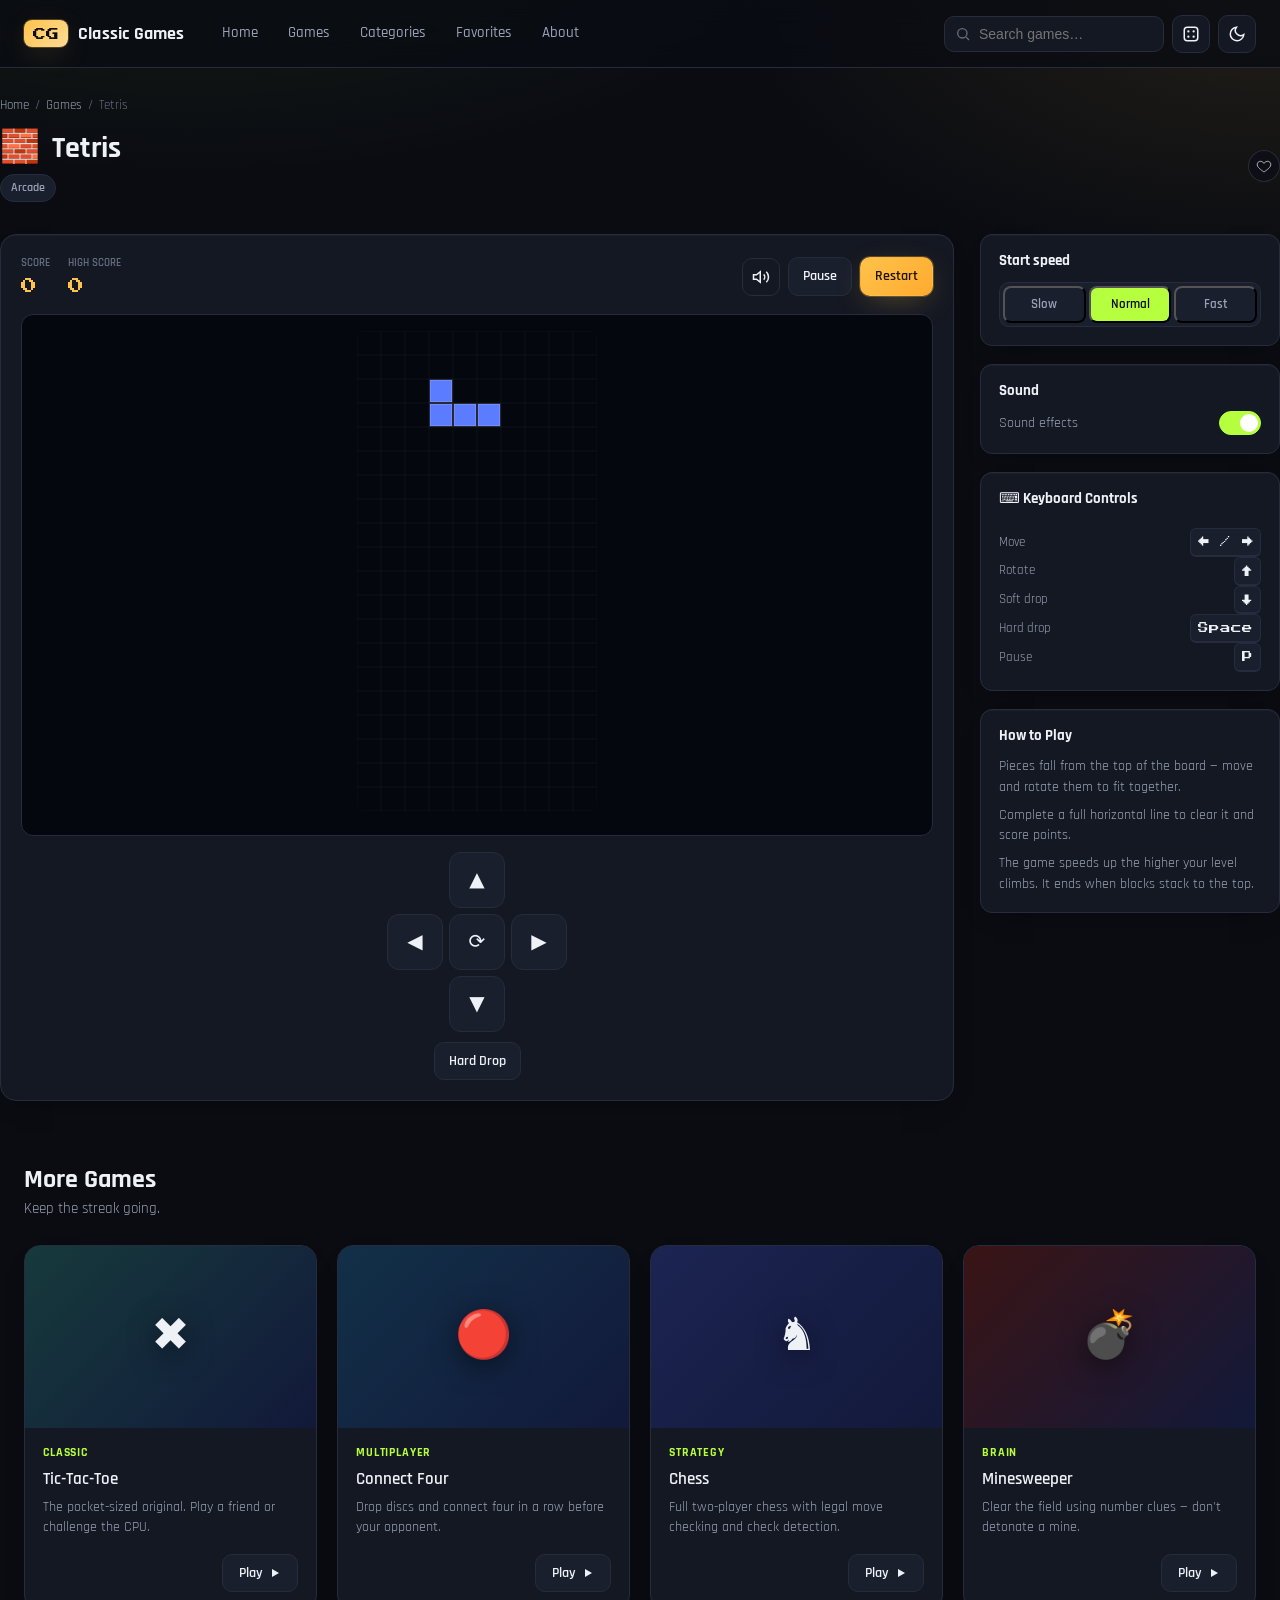
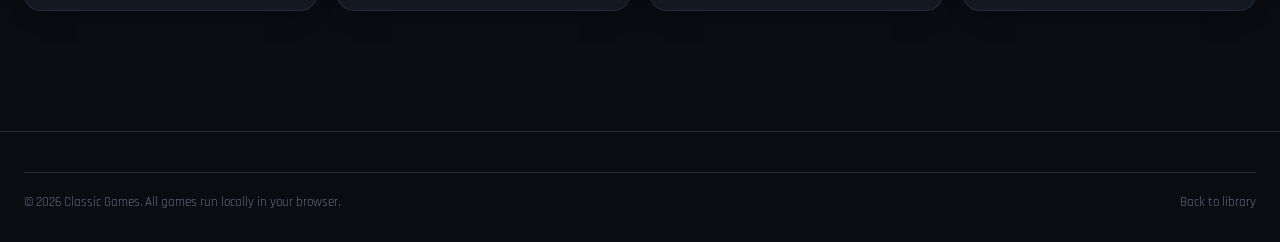
==== game.html @ c4676b03 "Add files via upload" ====
<!DOCTYPE html>
<html lang="en">
<head>
<meta charset="UTF-8">
<meta name="viewport" content="width=device-width, initial-scale=1.0, maximum-scale=1.0">
<title>Classic Games</title>
<link rel="icon" href="data:image/svg+xml,<svg xmlns=%22http://www.w3.org/2000/svg%22 viewBox=%220 0 100 100%22><text y=%22.9em%22 font-size=%2290%22>🕹️</text></svg>">
<style>
/* =========================================================
   CLASSIC GAMES — design tokens
   Palette: near-black gaming HUD, amber marquee glow (brand/CTA),
   acid-neon accent (hover/active states) — nodding to the
   Rajdhani-forward, high-contrast gamer aesthetic of the brief.
   Type: Rajdhani for everything (headings, UI, body) — one
         confident, angular gaming face — plus Press Start 2P
         used sparingly for the wordmark + score readouts,
         grounded in real arcade scoreboards, not decor.
   ========================================================= */

@import url('https://fonts.googleapis.com/css2?family=Rajdhani:wght@400;500;600;700&family=Inter:wght@400;500;600&family=Press+Start+2P&display=swap');

:root{
  --bg: #0a0c12;
  --bg-soft: #0d1018;
  --surface: #141822;
  --surface-2: #1a1f2d;
  --surface-border: #262c3d;
  --text: #eef1f6;
  --text-muted: #99a1b5;
  --text-faint: #656d82;

  --gold: #ffc24b;
  --gold-soft: #ffdb96;
  --violet: #8b6bff;
  --cyan: #46dbe8;
  --neon: #b6ff3f;
  --neon-soft: #d8ffa0;
  --green: #4ade80;
  --red: #fb5d5d;

  --radius-lg: 16px;
  --radius-md: 12px;
  --radius-sm: 7px;

  --shadow-glow-gold: 0 0 0 1px rgba(255,194,75,0.25), 0 8px 30px -8px rgba(255,194,75,0.35);
  --shadow-glow-violet: 0 0 0 1px rgba(182,255,63,0.3), 0 8px 30px -8px rgba(182,255,63,0.3);
  --shadow-card: 0 1px 0 rgba(255,255,255,0.03) inset, 0 12px 24px -16px rgba(0,0,0,0.6);

  --font-display: 'Rajdhani', system-ui, sans-serif;
  --font-body: 'Rajdhani', system-ui, sans-serif;
  --font-pixel: 'Press Start 2P', monospace;

  --header-h: 68px;
  --max-w: 1280px;
}

[data-theme="light"]{
  --bg: #f5f4fb;
  --bg-soft: #efeef9;
  --surface: #ffffff;
  --surface-2: #f2f1fb;
  --surface-border: #e1e0f2;
  --text: #1a1c2e;
  --text-muted: #55597d;
  --text-faint: #8b8eab;
  --shadow-card: 0 1px 0 rgba(255,255,255,0.6) inset, 0 12px 24px -16px rgba(30,20,80,0.18);
}

*, *::before, *::after{ box-sizing: border-box; }
html{ scroll-behavior: smooth; }
body{
  margin: 0;
  background: radial-gradient(1200px 600px at 15% -10%, rgba(182,255,63,0.10), transparent 60%),
              radial-gradient(1000px 500px at 100% 0%, rgba(255,194,75,0.10), transparent 55%),
              var(--bg);
  color: var(--text);
  font-family: var(--font-body);
  line-height: 1.5;
  -webkit-font-smoothing: antialiased;
  min-height: 100vh;
}
img{ max-width: 100%; display: block; }
a{ color: inherit; text-decoration: none; }
button{ font: inherit; color: inherit; }
ul{ margin: 0; padding: 0; list-style: none; }
h1,h2,h3,h4{ font-family: var(--font-display); margin: 0; line-height: 1.15; }
p{ margin: 0; }

@media (prefers-reduced-motion: reduce){
  *{ animation-duration: 0.001ms !important; animation-iteration-count: 1 !important; transition-duration: 0.001ms !important; scroll-behavior: auto !important; }
}

:focus-visible{
  outline: 2px solid var(--cyan);
  outline-offset: 2px;
  border-radius: 4px;
}

.container{ max-width: var(--max-w); margin: 0 auto; padding: 0 24px; }
.visually-hidden{
  position: absolute; width: 1px; height: 1px; margin: -1px; padding: 0;
  overflow: hidden; clip: rect(0,0,0,0); white-space: nowrap; border: 0;
}

/* ---------- Header / Nav ---------- */
.site-header{
  position: sticky; top: 0; z-index: 100;
  height: var(--header-h);
  display: flex; align-items: center;
  background: color-mix(in srgb, var(--bg) 78%, transparent);
  backdrop-filter: blur(14px) saturate(140%);
  border-bottom: 1px solid var(--surface-border);
}
.site-header .container{ display: flex; align-items: center; gap: 20px; width: 100%; }

.brand{ display: flex; align-items: center; gap: 10px; flex-shrink: 0; }
.brand-mark{
  font-family: var(--font-pixel);
  font-size: 13px;
  color: var(--bg);
  background: linear-gradient(135deg, var(--gold), var(--gold-soft));
  padding: 8px 9px 6px;
  border-radius: 8px;
  box-shadow: var(--shadow-glow-gold);
  line-height: 1;
}
.brand-name{ font-family: var(--font-display); font-weight: 700; font-size: 18px; letter-spacing: 0.2px; }

.main-nav{ display: flex; align-items: center; gap: 4px; margin-left: 4px; }
.main-nav a{
  padding: 9px 13px; border-radius: 10px; font-size: 14.5px; font-weight: 500;
  color: var(--text-muted); transition: color .18s ease, background .18s ease;
  white-space: nowrap;
}
.main-nav a:hover{ color: var(--neon); background: var(--surface); }
.main-nav a.active{ color: var(--text); background: var(--surface-2); }

.header-actions{ display: flex; align-items: center; gap: 8px; margin-left: auto; }

.search-wrap{ position: relative; display: flex; align-items: center; }
.search-input{
  width: 220px; max-width: 40vw;
  background: var(--surface); border: 1px solid var(--surface-border);
  color: var(--text); border-radius: 10px;
  padding: 9px 12px 9px 34px; font-size: 14px;
  transition: width .2s ease, border-color .2s ease;
}
.search-input:focus{ border-color: var(--neon); width: 260px; }
.search-icon{ position: absolute; left: 11px; width: 16px; height: 16px; color: var(--text-faint); pointer-events: none; }

.icon-btn{
  display: inline-flex; align-items: center; justify-content: center;
  width: 38px; height: 38px; border-radius: 10px;
  background: var(--surface); border: 1px solid var(--surface-border);
  cursor: pointer; transition: background .18s ease, transform .12s ease, border-color .18s ease;
}
.icon-btn:hover{ background: var(--surface-2); border-color: var(--neon); }
.icon-btn:active{ transform: scale(0.94); }
.icon-btn svg{ width: 18px; height: 18px; }

.nav-toggle{ display: none; }

/* ---------- Buttons ---------- */
.btn{
  display: inline-flex; align-items: center; justify-content: center; gap: 8px;
  padding: 12px 22px; border-radius: 12px; font-weight: 600; font-size: 15px;
  cursor: pointer; border: 1px solid transparent; transition: transform .15s ease, box-shadow .2s ease, background .2s ease, border-color .2s ease;
  white-space: nowrap;
}
.btn:active{ transform: translateY(1px) scale(0.99); }
.btn-primary{
  background: linear-gradient(135deg, var(--gold), #ffab2e);
  color: #201200; box-shadow: var(--shadow-glow-gold);
}
.btn-primary:hover{ box-shadow: 0 0 0 1px rgba(255,194,75,0.4), 0 12px 34px -8px rgba(255,194,75,0.55); }
.btn-secondary{
  background: var(--surface-2); color: var(--text); border-color: var(--surface-border);
}
.btn-secondary:hover{ border-color: var(--neon); }
.btn-ghost{ background: transparent; color: var(--text-muted); border-color: var(--surface-border); }
.btn-ghost:hover{ color: var(--text); border-color: var(--neon); }
.btn-sm{ padding: 8px 14px; font-size: 13.5px; border-radius: 10px; }
.btn-block{ width: 100%; }
.btn[disabled]{ opacity: 0.45; cursor: not-allowed; }

/* ---------- Hero ---------- */
.hero{ padding: 56px 0 40px; position: relative; overflow: hidden; }
.hero::before{
  content: ""; position: absolute; inset: 0; z-index: -1; pointer-events: none;
  background-image: repeating-linear-gradient(115deg, rgba(182,255,63,0.035) 0 2px, transparent 2px 90px);
}
.hero .container{ display: grid; grid-template-columns: 1.1fr 0.9fr; gap: 56px; align-items: center; }
.hero-eyebrow{
  display: inline-flex; align-items: center; gap: 8px;
  color: var(--gold); font-size: 13.5px; font-weight: 600; margin-bottom: 18px;
}
.hero-eyebrow .dot{ width: 7px; height: 7px; border-radius: 50%; background: var(--gold); box-shadow: 0 0 10px var(--gold); }
.hero h1{
  font-size: clamp(38px, 5.4vw, 62px); font-weight: 700; letter-spacing: -0.5px;
  margin-bottom: 18px;
}
.hero h1 .accent{ color: var(--gold); }
.hero-tagline{ font-size: 19px; color: var(--text-muted); max-width: 46ch; margin-bottom: 28px; }
.hero-cta{ display: flex; gap: 12px; flex-wrap: wrap; }
.hero-stats{ display: flex; gap: 28px; margin-top: 36px; flex-wrap: wrap; }
.hero-stat b{ display: block; font-family: var(--font-display); font-size: 22px; }
.hero-stat span{ font-size: 13px; color: var(--text-faint); }

/* Arcade "screen" visual: animated falling-block grid, grounded in Tetris */
.hero-screen{
  position: relative; aspect-ratio: 4/3; border-radius: 22px; overflow: hidden;
  background: linear-gradient(180deg, #0a0d1c, #05070f);
  border: 1px solid var(--surface-border);
  box-shadow: 0 0 0 8px var(--surface), 0 0 0 9px var(--surface-border), 0 30px 60px -20px rgba(0,0,0,0.7);
}
.hero-screen::before{
  content: ""; position: absolute; inset: 0;
  background: repeating-linear-gradient(0deg, rgba(255,255,255,0.035) 0 1px, transparent 1px 26px),
              repeating-linear-gradient(90deg, rgba(255,255,255,0.035) 0 1px, transparent 1px 26px);
}
.hero-block{
  position: absolute; width: 26px; height: 26px; border-radius: 5px;
  animation: fall linear infinite;
  box-shadow: inset 0 0 0 2px rgba(255,255,255,0.15);
}
@keyframes fall{
  0%{ transform: translateY(-40px); opacity: 0; }
  8%{ opacity: 1; }
  100%{ transform: translateY(340px); opacity: 0; }
}
.hero-screen .glow-bar{
  position: absolute; bottom: 0; left: 0; right: 0; height: 40%;
  background: linear-gradient(180deg, transparent, rgba(255,194,75,0.12));
}

/* ---------- Section headers ---------- */
.section{ padding: 48px 0; }
.section-head{
  display: flex; align-items: flex-end; justify-content: space-between; gap: 20px;
  margin-bottom: 24px; flex-wrap: wrap;
}
.section-head h2{ font-size: 26px; font-weight: 700; }
.section-head p{ color: var(--text-muted); font-size: 14.5px; margin-top: 4px; }

/* ---------- Category chips ---------- */
.chip-row{ display: flex; gap: 10px; flex-wrap: wrap; margin-bottom: 28px; }
.chip{
  display: inline-flex; align-items: center; gap: 7px;
  padding: 9px 16px; border-radius: 100px; font-size: 14px; font-weight: 500;
  background: var(--surface); border: 1px solid var(--surface-border); color: var(--text-muted);
  cursor: pointer; transition: all .16s ease;
}
.chip:hover{ color: var(--text); border-color: var(--neon); }
.chip.active{
  background: linear-gradient(135deg, rgba(182,255,63,0.2), rgba(182,255,63,0.06));
  border-color: var(--neon); color: var(--text);
}

/* ---------- Game grid & cards ---------- */
.game-grid{
  display: grid; grid-template-columns: repeat(auto-fill, minmax(250px, 1fr)); gap: 20px;
}
.game-card{
  background: var(--surface); border: 1px solid var(--surface-border); border-radius: var(--radius-lg);
  overflow: hidden; display: flex; flex-direction: column; box-shadow: var(--shadow-card);
  transition: transform .2s ease, border-color .2s ease, box-shadow .2s ease;
  position: relative;
}
.game-card::before{
  content: ""; position: absolute; top: 0; left: 0; right: 0; height: 3px; z-index: 3;
  background: linear-gradient(90deg, var(--neon), var(--gold));
  transform: scaleX(0); transform-origin: left; transition: transform .25s ease;
}
.game-card:hover::before{ transform: scaleX(1); }
.game-card:hover{ transform: translateY(-6px); border-color: var(--neon); box-shadow: var(--shadow-glow-violet); }
.game-thumb{
  aspect-ratio: 16/10; position: relative; display: flex; align-items: center; justify-content: center;
  font-size: 46px; overflow: hidden;
}
.game-thumb .thumb-icon{ position: relative; z-index: 1; filter: drop-shadow(0 6px 14px rgba(0,0,0,0.5)); }
.fav-btn{
  position: absolute; top: 10px; right: 10px; z-index: 2;
  width: 32px; height: 32px; border-radius: 50%;
  background: rgba(10,12,24,0.55); border: 1px solid rgba(255,255,255,0.12);
  display: flex; align-items: center; justify-content: center; cursor: pointer;
  backdrop-filter: blur(4px); transition: background .16s ease, transform .12s ease;
}
.fav-btn:hover{ transform: scale(1.08); }
.fav-btn svg{ width: 16px; height: 16px; stroke: #fff; fill: none; transition: fill .16s ease, stroke .16s ease; }
.fav-btn.is-fav svg{ fill: var(--gold); stroke: var(--gold); }

.game-info{ padding: 16px 18px 18px; display: flex; flex-direction: column; gap: 8px; flex: 1; }
.game-cat-tag{ font-size: 12px; font-weight: 700; color: var(--neon); text-transform: uppercase; letter-spacing: 0.07em; }
.game-info h3{ font-size: 17px; font-weight: 600; }
.game-info p{ font-size: 13.5px; color: var(--text-muted); flex: 1; }
.game-card-foot{ display: flex; align-items: center; justify-content: space-between; margin-top: 8px; gap: 10px; }
.game-play-btn{
  padding: 8px 16px; border-radius: 10px; font-size: 13.5px; font-weight: 600;
  background: var(--surface-2); border: 1px solid var(--surface-border);
  transition: all .16s ease; display: inline-flex; align-items: center; gap: 6px;
}
.game-card:hover .game-play-btn{ background: linear-gradient(135deg, var(--gold), #ffab2e); color: #201200; border-color: transparent; }
.high-score-tag{ font-size: 11.5px; color: var(--text-faint); font-family: var(--font-pixel); }

.empty-state{
  text-align: center; padding: 60px 20px; color: var(--text-muted);
  border: 1px dashed var(--surface-border); border-radius: var(--radius-lg);
}
.empty-state h3{ font-size: 18px; margin-bottom: 6px; color: var(--text); }

/* ---------- Footer ---------- */
.site-footer{ border-top: 1px solid var(--surface-border); margin-top: 60px; padding: 40px 0 30px; }
.footer-grid{ display: grid; grid-template-columns: 1.4fr 1fr 1fr 1fr; gap: 32px; margin-bottom: 30px; }
.footer-col h4{ font-size: 13.5px; margin-bottom: 12px; color: var(--text); }
.footer-col p{ color: var(--text-muted); font-size: 13.5px; max-width: 32ch; }
.footer-col ul li{ margin-bottom: 8px; }
.footer-col ul a{ font-size: 13.5px; color: var(--text-muted); transition: color .16s ease; }
.footer-col ul a:hover{ color: var(--gold); }
.footer-bottom{
  display: flex; justify-content: space-between; align-items: center; flex-wrap: wrap; gap: 10px;
  padding-top: 20px; border-top: 1px solid var(--surface-border); font-size: 12.5px; color: var(--text-faint);
}

/* =========================================================
   GAME PAGE
   ========================================================= */
.game-page-head{ padding: 28px 0 8px; }
.breadcrumb{ font-size: 13px; color: var(--text-faint); margin-bottom: 14px; display: flex; gap: 6px; align-items: center; }
.breadcrumb a{ color: var(--text-muted); }
.breadcrumb a:hover{ color: var(--gold); }
.game-title-row{ display: flex; align-items: center; justify-content: space-between; gap: 16px; flex-wrap: wrap; }
.game-title-row h1{ font-size: 30px; display: flex; align-items: center; gap: 12px; }
.game-title-row .title-icon{ font-size: 32px; }
.game-title-tags{ display: flex; gap: 8px; margin-top: 8px; }
.tag-pill{
  font-size: 12px; font-weight: 600; padding: 4px 10px; border-radius: 100px;
  background: var(--surface-2); border: 1px solid var(--surface-border); color: var(--text-muted);
}

.game-layout{ display: grid; grid-template-columns: 1fr 300px; gap: 26px; padding: 24px 0 56px; align-items: start; }

.game-stage{
  background: var(--surface); border: 1px solid var(--surface-border); border-radius: var(--radius-lg);
  padding: 20px; box-shadow: var(--shadow-card);
}
.stage-topbar{ display: flex; align-items: center; justify-content: space-between; gap: 12px; margin-bottom: 16px; flex-wrap: wrap; }
.score-cluster{ display: flex; gap: 18px; flex-wrap: wrap; }
.score-box{ display: flex; flex-direction: column; gap: 2px; }
.score-box .label{ font-size: 11px; color: var(--text-faint); font-weight: 600; }
.score-box .value{ font-family: var(--font-pixel); font-size: 16px; color: var(--gold); }
.stage-controls{ display: flex; gap: 8px; align-items: center; flex-wrap: wrap; }

.game-canvas-wrap{
  display: flex; align-items: center; justify-content: center;
  background: #05070f; border-radius: var(--radius-md); border: 1px solid var(--surface-border);
  padding: 16px; min-height: 320px; position: relative; overflow: hidden;
  touch-action: none;
}
.game-canvas-wrap canvas{ max-width: 100%; height: auto; border-radius: 6px; }

.overlay-msg{
  position: absolute; inset: 0; display: none; flex-direction: column; gap: 14px;
  align-items: center; justify-content: center; text-align: center;
  background: rgba(5,7,15,0.86); backdrop-filter: blur(3px); z-index: 5; padding: 20px;
}
.overlay-msg.show{ display: flex; }
.overlay-msg h3{ font-size: 22px; }
.overlay-msg p{ color: var(--text-muted); font-size: 14px; max-width: 34ch; }

.touch-controls{ display: none; margin-top: 16px; }
.touch-controls.active{ display: grid; }
.dpad{
  display: grid; grid-template-columns: 56px 56px 56px; grid-template-rows: 56px 56px 56px;
  gap: 6px; justify-content: center; margin: 0 auto;
}
.dpad button{
  background: var(--surface-2); border: 1px solid var(--surface-border); border-radius: 12px;
  display: flex; align-items: center; justify-content: center; font-size: 20px; color: var(--text);
}
.dpad button:active{ background: var(--neon); color: #0a0c12; }
.dpad .up{ grid-column: 2; grid-row: 1; }
.dpad .left{ grid-column: 1; grid-row: 2; }
.dpad .rotate{ grid-column: 2; grid-row: 2; }
.dpad .right{ grid-column: 3; grid-row: 2; }
.dpad .down{ grid-column: 2; grid-row: 3; }
.touch-row{ display: flex; justify-content: center; gap: 10px; margin-top: 10px; flex-wrap: wrap; }

.side-panel{ display: flex; flex-direction: column; gap: 18px; }
.panel-card{
  background: var(--surface); border: 1px solid var(--surface-border); border-radius: var(--radius-md);
  padding: 18px; box-shadow: var(--shadow-card);
}
.panel-card h3{ font-size: 14.5px; margin-bottom: 12px; display: flex; align-items: center; gap: 8px; }
.field{ margin-bottom: 14px; }
.field:last-child{ margin-bottom: 0; }
.field label{ display: block; font-size: 12.5px; color: var(--text-muted); margin-bottom: 6px; font-weight: 500; }
.select{
  width: 100%; padding: 9px 12px; border-radius: 10px; background: var(--surface-2);
  border: 1px solid var(--surface-border); color: var(--text); font-size: 14px;
}
.seg-group{ display: flex; background: var(--surface-2); border: 1px solid var(--surface-border); border-radius: 10px; padding: 3px; gap: 3px; }
.seg-group button{
  flex: 1; padding: 7px 8px; border-radius: 8px; font-size: 12.5px; font-weight: 600; background: transparent; color: var(--text-muted);
}
.seg-group button.active{ background: var(--neon); color: #0a0c12; }

.kbd-list{ display: flex; flex-direction: column; gap: 8px; }
.kbd-row{ display: flex; align-items: center; justify-content: space-between; font-size: 13px; color: var(--text-muted); }
.kbd{
  font-family: var(--font-pixel); font-size: 10.5px; background: var(--surface-2);
  border: 1px solid var(--surface-border); border-bottom-width: 2px; padding: 5px 7px; border-radius: 6px; color: var(--text);
}
.instructions p{ font-size: 13.5px; color: var(--text-muted); margin-bottom: 8px; }
.instructions p:last-child{ margin-bottom: 0; }

.toggle-row{ display: flex; align-items: center; justify-content: space-between; }
.switch{ position: relative; width: 42px; height: 24px; }
.switch input{ opacity: 0; width: 0; height: 0; }
.switch .track{
  position: absolute; inset: 0; background: var(--surface-2); border: 1px solid var(--surface-border);
  border-radius: 100px; transition: background .2s ease; cursor: pointer;
}
.switch .track::before{
  content: ""; position: absolute; width: 18px; height: 18px; left: 2px; top: 2px;
  background: var(--text-muted); border-radius: 50%; transition: transform .2s ease, background .2s ease;
}
.switch input:checked + .track{ background: var(--neon); border-color: var(--neon); }
.switch input:checked + .track::before{ transform: translateX(18px); background: #fff; }

/* Minesweeper / Tic-Tac-Toe / Connect4 / Checkers / Chess / Block puzzle grids */
.grid-board{ display: grid; gap: 4px; }
.cell{
  display: flex; align-items: center; justify-content: center; user-select: none;
  background: var(--surface-2); border: 1px solid var(--surface-border); border-radius: 6px;
  font-weight: 700; cursor: pointer; transition: background .12s ease, transform .1s ease;
}
.cell:hover{ background: #262e50; }

.ttt-board{ grid-template-columns: repeat(3, 84px); grid-template-rows: repeat(3, 84px); }
.ttt-board .cell{ font-size: 40px; font-family: var(--font-display); border-radius: 10px; }
.ttt-board .cell.x{ color: var(--cyan); }
.ttt-board .cell.o{ color: var(--gold); }
.ttt-board .cell.win{ background: rgba(74,222,128,0.18); border-color: var(--green); }

.c4-board{ background: #12193a; padding: 10px; border-radius: 14px; display: inline-grid; gap: 8px; }
.c4-cell{
  width: 46px; height: 46px; border-radius: 50%; background: #05070f;
  border: 1px solid var(--surface-border); cursor: pointer; position: relative;
}
.c4-cell.p1::after, .c4-cell.p2::after{
  content: ""; position: absolute; inset: 3px; border-radius: 50%;
}
.c4-cell.p1::after{ background: radial-gradient(circle at 32% 28%, #ffe6a8, var(--gold)); }
.c4-cell.p2::after{ background: radial-gradient(circle at 32% 28%, #b9ffe9, var(--cyan)); }

.ms-board{ display: inline-grid; gap: 2px; background: #05070f; padding: 8px; border-radius: 10px; }
.ms-cell{
  width: 28px; height: 28px; font-size: 13px; border-radius: 4px;
  background: var(--surface-2); border: 1px solid var(--surface-border);
  display: flex; align-items: center; justify-content: center; cursor: pointer; font-weight: 700;
}
.ms-cell.open{ background: #0e1224; cursor: default; }
.ms-cell.mine{ background: var(--red); }
.ms-cell.flag{ color: var(--gold); }

.chess-board{ display: inline-grid; grid-template-columns: repeat(8, 46px); grid-template-rows: repeat(8, 46px); border-radius: 10px; overflow: hidden; border: 1px solid var(--surface-border); }
.chess-cell{ display: flex; align-items: center; justify-content: center; font-size: 30px; cursor: pointer; position: relative; }
.chess-cell.light{ background: #2b3260; }
.chess-cell.dark{ background: #171c38; }
.chess-cell.selected{ box-shadow: inset 0 0 0 3px var(--gold); }
.chess-cell.move-hint::after{ content:""; width: 12px; height: 12px; border-radius: 50%; background: rgba(255,194,75,0.55); position: absolute; }
.chess-cell.capture-hint{ box-shadow: inset 0 0 0 3px rgba(251,93,93,0.7); }
.chess-cell.last-move{ background-color: rgba(139,107,255,0.35) !important; }
.chess-cell.in-check{ background-color: rgba(251,93,93,0.5) !important; }

.checkers-board{ display: inline-grid; grid-template-columns: repeat(8, 46px); grid-template-rows: repeat(8, 46px); border-radius: 10px; overflow: hidden; border: 1px solid var(--surface-border); }
.checkers-cell{ display: flex; align-items: center; justify-content: center; cursor: default; position: relative; }
.checkers-cell.light{ background: #2b3260; }
.checkers-cell.dark{ background: #171c38; cursor: pointer; }
.checkers-cell.selected{ box-shadow: inset 0 0 0 3px var(--gold); }
.checkers-cell.move-hint::after{ content:""; width: 12px; height: 12px; border-radius: 50%; background: rgba(74,222,128,0.6); position: absolute; }
.checker-piece{ width: 34px; height: 34px; border-radius: 50%; }
.checker-piece.p1{ background: radial-gradient(circle at 32% 28%, #ffe6a8, var(--gold)); }
.checker-piece.p2{ background: radial-gradient(circle at 32% 28%, #dfe4ff, #6b74b8); }
.checker-piece.king::after{ content:"★"; display:flex; align-items:center; justify-content:center; height:100%; color:#3a2a00; font-size: 15px; }

.bp-board{ display: inline-grid; gap: 3px; background: #05070f; padding: 8px; border-radius: 10px; }
.bp-cell{ width: 34px; height: 34px; border-radius: 5px; background: var(--surface-2); border: 1px solid var(--surface-border); }
.bp-cell.filled{ background: linear-gradient(135deg, var(--violet), #6b4bff); border-color: transparent; }
.bp-tray{ display: flex; gap: 14px; justify-content: center; margin-top: 16px; flex-wrap: wrap; }
.bp-piece{ display: inline-grid; gap: 2px; padding: 6px; border-radius: 8px; cursor: grab; background: var(--surface-2); border: 1px solid var(--surface-border); }
.bp-piece.dragging{ opacity: 0.5; }
.bp-piece .pc{ width: 16px; height: 16px; border-radius: 3px; background: transparent; }
.bp-piece .pc.on{ background: linear-gradient(135deg, var(--gold), #ffab2e); }
.bp-piece.selected{ border-color: var(--gold); box-shadow: 0 0 0 2px rgba(255,194,75,0.3); }

.more-games{ padding: 8px 0 60px; }

/* ---------- Responsive ---------- */
@media (max-width: 980px){
  .hero .container{ grid-template-columns: 1fr; }
  .hero-screen{ order: -1; max-width: 420px; margin: 0 auto; }
  .footer-grid{ grid-template-columns: 1fr 1fr; }
  .game-layout{ grid-template-columns: 1fr; }
}

@media (max-width: 760px){
  .main-nav{ display: none; }
  .nav-toggle{ display: inline-flex; }
  .search-input{ width: 150px; }
  .game-grid{ grid-template-columns: 1fr; }
  .footer-grid{ grid-template-columns: 1fr 1fr; gap: 22px; }
  .hero{ padding: 34px 0 24px; }
  .chess-board, .checkers-board{ grid-template-columns: repeat(8, 11.5vw); grid-template-rows: repeat(8, 11.5vw); }
  .chess-cell{ font-size: 6.5vw; }
}

.mobile-menu{
  display: none; position: fixed; inset: var(--header-h) 0 0 0; z-index: 90;
  background: var(--bg); padding: 20px; overflow-y: auto;
}
.mobile-menu.open{ display: block; }
.mobile-menu a{ display: block; padding: 14px 6px; font-size: 17px; border-bottom: 1px solid var(--surface-border); }

.skip-link{
  position: absolute; left: -999px; top: 0; background: var(--gold); color: #201200;
  padding: 10px 16px; border-radius: 0 0 10px 0; z-index: 200; font-weight: 600;
}
.skip-link:focus{ left: 0; }

</style>
</head>
<body>
<a href="#main" class="skip-link">Skip to content</a>

<header class="site-header">
  <div class="container">
    <a href="index.html" class="brand" aria-label="Classic Games home">
      <span class="brand-mark">CG</span>
      <span class="brand-name">Classic Games</span>
    </a>
    <nav class="main-nav" aria-label="Primary">
      <a href="index.html">Home</a>
      <a href="index.html#library">Games</a>
      <a href="index.html#categories">Categories</a>
      <a href="index.html#favorites">Favorites</a>
      <a href="index.html#about">About</a>
    </nav>
    <div class="header-actions">
      <div class="search-wrap">
        <svg class="search-icon" viewBox="0 0 24 24" fill="none" stroke="currentColor" stroke-width="2"><circle cx="11" cy="11" r="7"/><line x1="21" y1="21" x2="16.65" y2="16.65"/></svg>
        <input type="search" class="search-input" id="searchInput" placeholder="Search games…" aria-label="Search games">
      </div>
      <button class="icon-btn" id="randomBtn" title="Random game" aria-label="Play a random game">
        <svg viewBox="0 0 24 24" fill="none" stroke="currentColor" stroke-width="2"><rect x="3" y="3" width="18" height="18" rx="4"/><circle cx="8.5" cy="8.5" r="1.5" fill="currentColor" stroke="none"/><circle cx="15.5" cy="15.5" r="1.5" fill="currentColor" stroke="none"/><circle cx="15.5" cy="8.5" r="1.5" fill="currentColor" stroke="none"/><circle cx="8.5" cy="15.5" r="1.5" fill="currentColor" stroke="none"/></svg>
      </button>
      <button class="icon-btn" id="themeToggle" title="Toggle dark / light mode" aria-label="Toggle dark or light mode">
        <svg viewBox="0 0 24 24" fill="none" stroke="currentColor" stroke-width="2" id="themeIcon"><path d="M21 12.79A9 9 0 1 1 11.21 3 7 7 0 0 0 21 12.79z"/></svg>
      </button>
      <button class="icon-btn nav-toggle" id="navToggle" title="Menu" aria-label="Open menu" aria-expanded="false">
        <svg viewBox="0 0 24 24" fill="none" stroke="currentColor" stroke-width="2"><line x1="3" y1="6" x2="21" y2="6"/><line x1="3" y1="12" x2="21" y2="12"/><line x1="3" y1="18" x2="21" y2="18"/></svg>
      </button>
    </div>
  </div>
</header>

<div class="mobile-menu" id="mobileMenu">
  <a href="index.html">Home</a>
  <a href="index.html#library">Games</a>
  <a href="index.html#categories">Categories</a>
  <a href="index.html#favorites">Favorites</a>
  <a href="index.html#about">About</a>
</div>

<main id="main">
  <div class="container game-page-head">
    <div class="breadcrumb"><a href="index.html">Home</a><span>/</span><a href="index.html#library">Games</a><span>/</span><span id="crumbTitle"></span></div>
    <div class="game-title-row">
      <div>
        <h1><span class="title-icon" id="titleIcon"></span><span id="titleText"></span></h1>
        <div class="game-title-tags">
          <span class="tag-pill" id="catTag"></span>
        </div>
      </div>
      <button class="fav-btn" id="pageFavBtn" style="position:static;" aria-label="Toggle favorite">
        <svg viewBox="0 0 24 24"><path d="M12 21s-6.7-4.35-9.3-8.1C.8 9.7 2 6 5.4 5.1 7.6 4.5 9.8 5.5 12 8c2.2-2.5 4.4-3.5 6.6-2.9C22 6 23.2 9.7 21.3 12.9 18.7 16.65 12 21 12 21z"/></svg>
      </button>
    </div>
  </div>

  <div class="container game-layout">
    <section class="game-stage">
      <div class="stage-topbar">
        <div class="score-cluster">
          <div class="score-box"><span class="label" id="scoreLabelText">SCORE</span><span class="value" id="scoreValue">0</span></div>
          <div class="score-box"><span class="label">HIGH SCORE</span><span class="value" id="highScoreValue">0</span></div>
        </div>
        <div class="stage-controls">
          <button class="icon-btn" id="muteBtn" aria-label="Mute sound effects" title="Mute sound effects"></button>
          <button class="btn btn-secondary btn-sm" id="pauseBtn">Pause</button>
          <button class="btn btn-primary btn-sm" id="restartBtn">Restart</button>
        </div>
      </div>

      <div class="game-canvas-wrap" id="canvasWrap">
        <div class="overlay-msg" id="overlayMsg">
          <h3 id="overlayTitle">Paused</h3>
          <p id="overlayText"></p>
          <div class="hero-cta" id="overlayActions">
            <button class="btn btn-primary" id="overlayResumeBtn">Resume</button>
          </div>
        </div>
      </div>

      <div class="touch-controls" id="touchControls"></div>
    </section>

    <aside class="side-panel">
      <div class="panel-card" id="difficultyCard" hidden>
        <h3 id="difficultyLabel">Difficulty</h3>
        <div class="seg-group" id="difficultySeg"></div>
      </div>

      <div class="panel-card">
        <h3>Sound</h3>
        <div class="toggle-row">
          <span style="font-size:13.5px; color:var(--text-muted);">Sound effects</span>
          <label class="switch">
            <input type="checkbox" id="soundToggle">
            <span class="track"></span>
          </label>
        </div>
      </div>

      <div class="panel-card kbd-list" id="keyboardCard">
        <h3>⌨ Keyboard Controls</h3>
        <div id="kbdList"></div>
      </div>

      <div class="panel-card instructions">
        <h3>How to Play</h3>
        <div id="instructionsList"></div>
      </div>
    </aside>
  </div>

  <section class="more-games">
    <div class="container">
      <div class="section-head"><div><h2>More Games</h2><p>Keep the streak going.</p></div></div>
      <div class="game-grid" id="moreGamesGrid"></div>
    </div>
  </section>
</main>

<footer class="site-footer">
  <div class="container">
    <div class="footer-bottom">
      <span>© 2026 Classic Games. All games run locally in your browser.</span>
      <a href="index.html">Back to library</a>
    </div>
  </div>
</footer><script>
/* ---- js/games-data.js ---- */
/* Game metadata — single source of truth for cards, filters, and game pages. */
const GAMES_DATA = [
  {
    id: "tetris",
    title: "Tetris",
    icon: "🧱",
    thumbGradient: "linear-gradient(135deg, #2b1d5c, #12193a)",
    category: "arcade",
    categoryLabel: "Arcade",
    description: "Stack falling blocks, clear lines, and race the speed curve.",
    longDescription: "The classic block-stacking arcade game. Rotate and drop tetrominoes to clear full rows before the stack reaches the top.",
    hasDifficulty: true,
    difficultyLabel: "Start speed",
    difficultyOptions: [
      { value: "slow", label: "Slow" },
      { value: "normal", label: "Normal" },
      { value: "fast", label: "Fast" }
    ],
    defaultDifficulty: "normal",
    scoreLabel: "Score",
    keyboard: [
      ["← / →", "Move"],
      ["↑", "Rotate"],
      ["↓", "Soft drop"],
      ["Space", "Hard drop"],
      ["P", "Pause"]
    ],
    touch: true,
    instructions: [
      "Pieces fall from the top of the board — move and rotate them to fit together.",
      "Complete a full horizontal line to clear it and score points.",
      "The game speeds up the higher your level climbs. It ends when blocks stack to the top."
    ]
  },
  {
    id: "tictactoe",
    title: "Tic-Tac-Toe",
    icon: "✖️",
    thumbGradient: "linear-gradient(135deg, #163a3c, #12193a)",
    category: "classic",
    categoryLabel: "Classic",
    description: "The pocket-sized original. Play a friend or challenge the CPU.",
    longDescription: "Take turns marking a 3×3 grid. Line up three in a row — across, down, or diagonally — before your opponent does.",
    hasDifficulty: true,
    difficultyLabel: "Opponent",
    difficultyOptions: [
      { value: "friend", label: "2 Player" },
      { value: "easy", label: "CPU Easy" },
      { value: "hard", label: "CPU Hard" }
    ],
    defaultDifficulty: "friend",
    scoreLabel: "Wins",
    keyboard: [["1–9", "Place mark in matching cell"], ["R", "Restart round"]],
    touch: true,
    instructions: [
      "Choose to play against a friend on the same device, or the computer.",
      "Tap a cell to place your mark. Get three in a row to win the round.",
      "A full board with no winner is a draw."
    ]
  },
  {
    id: "snake",
    title: "Snake",
    icon: "🐍",
    thumbGradient: "linear-gradient(135deg, #123a24, #12193a)",
    category: "arcade",
    categoryLabel: "Arcade",
    description: "Guide the snake, eat, and grow — don't hit the walls or yourself.",
    longDescription: "Steer a constantly-moving snake around the board to eat food and grow longer, without colliding with the walls or your own tail.",
    hasDifficulty: true,
    difficultyLabel: "Speed",
    difficultyOptions: [
      { value: "slow", label: "Slow" },
      { value: "normal", label: "Normal" },
      { value: "fast", label: "Fast" }
    ],
    defaultDifficulty: "normal",
    scoreLabel: "Score",
    keyboard: [["Arrow keys / WASD", "Steer"], ["P", "Pause"]],
    touch: true,
    instructions: [
      "The snake moves continuously in the direction you last chose.",
      "Eat the glowing food to grow and score points — each bite speeds things up slightly.",
      "Avoid running into the walls or your own body."
    ]
  },
  {
    id: "blockpuzzle",
    title: "Block Puzzle",
    icon: "🟪",
    thumbGradient: "linear-gradient(135deg, #2a1d55, #12193a)",
    category: "puzzle",
    categoryLabel: "Puzzle",
    description: "Drag pieces onto the grid to clear full rows and columns.",
    longDescription: "A calm, no-timer puzzle. Drag the offered pieces onto the 8×8 board — filling a full row or column clears it and scores points.",
    hasDifficulty: false,
    scoreLabel: "Score",
    keyboard: [["Click", "Select a piece, then click a board cell to place it"], ["R", "Restart"]],
    touch: true,
    instructions: [
      "Tap any of the three pieces in the tray to select it, then tap a spot on the board to place it.",
      "Filling an entire row or column clears it and adds to your score.",
      "The game ends when none of your three pieces can fit anywhere on the board."
    ]
  },
  {
    id: "chess",
    title: "Chess",
    icon: "♞",
    thumbGradient: "linear-gradient(135deg, #1c2452, #12193a)",
    category: "strategy",
    categoryLabel: "Strategy",
    description: "Full two-player chess with legal move checking and check detection.",
    longDescription: "Play a complete local two-player game of chess on one device, with legal-move enforcement, check and checkmate detection, and captured-piece tracking.",
    hasDifficulty: false,
    scoreLabel: "Captures",
    keyboard: [["Click", "Select a piece, then a highlighted square to move"]],
    touch: true,
    instructions: [
      "White moves first. Tap a piece to see its legal moves highlighted, then tap a highlighted square to move.",
      "Check is shown with a red glow on the king in danger. Checkmate ends the game.",
      "This build covers standard piece movement and check/checkmate — castling and en passant are not yet included."
    ]
  },
  {
    id: "checkers",
    title: "Checkers",
    icon: "⛃",
    thumbGradient: "linear-gradient(135deg, #33210f, #12193a)",
    category: "strategy",
    categoryLabel: "Strategy",
    description: "Classic draughts with forced captures and kinging.",
    longDescription: "Two-player checkers on one device. Capture diagonally over an opponent's piece, and reach the far row to crown a king.",
    hasDifficulty: false,
    scoreLabel: "Captures",
    keyboard: [["Click", "Select a piece, then a highlighted square to move"]],
    touch: true,
    instructions: [
      "Pieces move and capture diagonally. If a capture is available, you must take it.",
      "Reach the opposite end of the board to crown your piece as a king, which can move diagonally in any direction.",
      "The game ends when a player has no pieces or no legal moves left."
    ]
  },
  {
    id: "minesweeper",
    title: "Minesweeper",
    icon: "💣",
    thumbGradient: "linear-gradient(135deg, #3a1414, #12193a)",
    category: "brain",
    categoryLabel: "Brain",
    description: "Clear the field using number clues — don't detonate a mine.",
    longDescription: "Reveal every safe tile on the grid. Numbers tell you how many mines are hiding in the neighboring cells — flag the ones you suspect.",
    hasDifficulty: true,
    difficultyLabel: "Field size",
    difficultyOptions: [
      { value: "easy", label: "9×9" },
      { value: "normal", label: "12×12" },
      { value: "hard", label: "16×16" }
    ],
    defaultDifficulty: "easy",
    scoreLabel: "Time",
    keyboard: [["Click", "Reveal a tile"], ["Right-click / long-press", "Flag a tile"]],
    touch: true,
    instructions: [
      "Click a tile to reveal it. A number shows how many mines touch that tile.",
      "Right-click (or long-press on mobile) to flag a tile you believe hides a mine.",
      "Reveal every non-mine tile to win. Revealing a mine ends the game."
    ]
  },
  {
    id: "connect4",
    title: "Connect Four",
    icon: "🔴",
    thumbGradient: "linear-gradient(135deg, #123048, #12193a)",
    category: "multiplayer",
    categoryLabel: "Multiplayer",
    description: "Drop discs and connect four in a row before your opponent.",
    longDescription: "Take turns dropping discs into a 7×6 grid. Gravity pulls each disc to the lowest open slot — connect four in any direction to win.",
    hasDifficulty: false,
    scoreLabel: "Wins",
    keyboard: [["1–7", "Drop into matching column"], ["R", "Restart"]],
    touch: true,
    instructions: [
      "Players alternate turns dropping a disc into any column.",
      "Connect four discs of your color in a row — horizontally, vertically, or diagonally — to win.",
      "The game ends in a draw if the board fills with no winner."
    ]
  }
];

const CATEGORY_META = {
  all: { label: "All Games", icon: "🎮" },
  puzzle: { label: "Puzzle", icon: "🧩" },
  strategy: { label: "Strategy", icon: "♟️" },
  arcade: { label: "Arcade", icon: "🎮" },
  brain: { label: "Brain Games", icon: "🧠" },
  classic: { label: "Classic Games", icon: "🎲" },
  multiplayer: { label: "Multiplayer", icon: "👥" }
};

function getGameById(id){
  return GAMES_DATA.find(g => g.id === id);
}

/* ---- js/storage.js ---- */
/* Thin localStorage wrapper — theme, favorites, high scores, recently played, mute. */
const Store = (() => {
  const KEYS = {
    theme: "cg_theme",
    favorites: "cg_favorites",
    highscores: "cg_highscores",
    recent: "cg_recent",
    muted: "cg_muted"
  };

  function read(key, fallback){
    try {
      const raw = localStorage.getItem(key);
      return raw === null ? fallback : JSON.parse(raw);
    } catch (e) { return fallback; }
  }
  function write(key, value){
    try { localStorage.setItem(key, JSON.stringify(value)); } catch (e) { /* storage unavailable */ }
  }

  return {
    getTheme(){ return read(KEYS.theme, "dark"); },
    setTheme(t){ write(KEYS.theme, t); },

    getFavorites(){ return read(KEYS.favorites, []); },
    toggleFavorite(id){
      const favs = read(KEYS.favorites, []);
      const idx = favs.indexOf(id);
      if (idx === -1) favs.push(id); else favs.splice(idx, 1);
      write(KEYS.favorites, favs);
      return favs;
    },
    isFavorite(id){ return read(KEYS.favorites, []).includes(id); },

    getHighScore(id){
      const all = read(KEYS.highscores, {});
      return all[id] || 0;
    },
    setHighScore(id, score){
      const all = read(KEYS.highscores, {});
      if (!all[id] || score > all[id]) {
        all[id] = score;
        write(KEYS.highscores, all);
        return true;
      }
      return false;
    },
    getAllHighScores(){ return read(KEYS.highscores, {}); },

    getRecent(){ return read(KEYS.recent, []); },
    addRecent(id){
      let recents = read(KEYS.recent, []).filter(r => r !== id);
      recents.unshift(id);
      recents = recents.slice(0, 6);
      write(KEYS.recent, recents);
    },

    isMuted(){ return read(KEYS.muted, false); },
    setMuted(m){ write(KEYS.muted, m); },

    // Generic safe accessors for game-specific keys (e.g. per-game win tallies).
    getRaw(key, fallback){
      try { const v = localStorage.getItem(key); return v === null ? fallback : v; }
      catch (e) { return fallback; }
    },
    setRaw(key, value){
      try { localStorage.setItem(key, value); } catch (e) { /* storage unavailable */ }
    }
  };
})();

/* ---- js/sound.js ---- */
/* Minimal WebAudio SFX generator — no audio files needed. */
const Sound = (() => {
  let ctx = null;
  function ensureCtx(){
    if (!ctx) {
      const AC = window.AudioContext || window.webkitAudioContext;
      if (AC) ctx = new AC();
    }
    return ctx;
  }

  function beep({ freq = 440, duration = 0.1, type = "sine", volume = 0.18, glideTo = null } = {}){
    if (Store.isMuted()) return;
    const audioCtx = ensureCtx();
    if (!audioCtx) return;
    if (audioCtx.state === "suspended") audioCtx.resume();
    const osc = audioCtx.createOscillator();
    const gain = audioCtx.createGain();
    osc.type = type;
    osc.frequency.setValueAtTime(freq, audioCtx.currentTime);
    if (glideTo) osc.frequency.exponentialRampToValueAtTime(glideTo, audioCtx.currentTime + duration);
    gain.gain.setValueAtTime(volume, audioCtx.currentTime);
    gain.gain.exponentialRampToValueAtTime(0.001, audioCtx.currentTime + duration);
    osc.connect(gain).connect(audioCtx.destination);
    osc.start();
    osc.stop(audioCtx.currentTime + duration);
  }

  return {
    move(){ beep({ freq: 260, duration: 0.06, type: "square", volume: 0.1 }); },
    rotate(){ beep({ freq: 340, duration: 0.07, type: "square", volume: 0.12 }); },
    place(){ beep({ freq: 200, duration: 0.09, type: "triangle", volume: 0.15 }); },
    clear(){ beep({ freq: 520, duration: 0.18, type: "square", volume: 0.16, glideTo: 880 }); },
    score(){ beep({ freq: 660, duration: 0.09, type: "sine", volume: 0.14 }); },
    eat(){ beep({ freq: 440, duration: 0.08, type: "square", volume: 0.15, glideTo: 660 }); },
    capture(){ beep({ freq: 300, duration: 0.12, type: "sawtooth", volume: 0.15 }); },
    win(){ beep({ freq: 523, duration: 0.14, type: "sine", volume: 0.18, glideTo: 1046 }); },
    lose(){ beep({ freq: 220, duration: 0.35, type: "sawtooth", volume: 0.16, glideTo: 80 }); },
    flag(){ beep({ freq: 380, duration: 0.06, type: "triangle", volume: 0.12 }); },
    tick(){ beep({ freq: 180, duration: 0.04, type: "square", volume: 0.07 }); }
  };
})();

/* ---- js/games/tictactoe.js ---- */
window.GameModules = window.GameModules || {};

window.GameModules.tictactoe = function (container, api) {
  const LINES = [
    [0,1,2],[3,4,5],[6,7,8],
    [0,3,6],[1,4,7],[2,5,8],
    [0,4,8],[2,4,6]
  ];
  let board, current, wins, gameOver, mode;

  container.innerHTML = `
    <div style="display:flex; flex-direction:column; align-items:center; gap:14px;">
      <div style="font-size:14px; color:var(--text-muted);" id="tttTurn">Turn: X</div>
      <div class="grid-board ttt-board" id="tttBoard" role="grid" aria-label="Tic Tac Toe board"></div>
    </div>
  `;
  const boardEl = container.querySelector("#tttBoard");
  const turnEl = container.querySelector("#tttTurn");

  function newGame(){
    board = Array(9).fill(null);
    current = "X";
    wins = { X: parseInt(Store.getRaw("cg_ttt_x", "0"), 10), O: parseInt(Store.getRaw("cg_ttt_o", "0"), 10) };
    gameOver = false;
    api.hideOverlay();
    api.resetControls && api.resetControls();
    render();
    updateScore();
    maybeCpuMove();
  }

  function updateScore(){
    api.setScore(wins.X + wins.O ? `${wins.X}–${wins.O}` : "0–0");
  }

  function checkWinner(){
    for (const line of LINES) {
      const [a,b,c] = line;
      if (board[a] && board[a] === board[b] && board[a] === board[c]) return { player: board[a], line };
    }
    if (board.every(c => c)) return { player: "draw", line: [] };
    return null;
  }

  function render(){
    boardEl.innerHTML = "";
    board.forEach((val, i) => {
      const cell = document.createElement("div");
      cell.className = "cell" + (val ? " " + val.toLowerCase() : "");
      cell.textContent = val || "";
      cell.setAttribute("role", "gridcell");
      cell.setAttribute("aria-label", `Cell ${i + 1}${val ? ", " + val : ", empty"}`);
      cell.addEventListener("click", () => handleMove(i));
      boardEl.appendChild(cell);
    });
    turnEl.textContent = gameOver ? "" : `Turn: ${current}`;
  }

  function handleMove(i){
    if (gameOver || board[i]) return;
    if (mode !== "friend" && current === "O") return; // CPU's turn, ignore clicks
    board[i] = current;
    api.sound.move();
    const result = checkWinner();
    if (result) return endRound(result);
    current = current === "X" ? "O" : "X";
    render();
    maybeCpuMove();
  }

  function endRound(result){
    gameOver = true;
    if (result.player === "draw") {
      render();
      highlightWin([]);
      api.showOverlay("It's a draw", "Nobody got three in a row this time.", [
        { label: "Play again", primary: true, action: () => { api.hideOverlay(); newGame(); } }
      ]);
    } else {
      wins[result.player] = (wins[result.player] || 0) + 1;
      Store.setRaw("cg_ttt_x", wins.X);
      Store.setRaw("cg_ttt_o", wins.O);
      updateScore();
      api.reportHighScore(Math.max(wins.X, wins.O));
      render();
      highlightWin(result.line);
      api.sound.win();
      const label = mode !== "friend" ? (result.player === "X" ? "You win!" : "CPU wins") : `${result.player} wins!`;
      api.showOverlay(label, "Three in a row.", [
        { label: "Play again", primary: true, action: () => { api.hideOverlay(); newGame(); } }
      ]);
    }
  }

  function highlightWin(line){
    line.forEach(i => boardEl.children[i].classList.add("win"));
  }

  function maybeCpuMove(){
    if (gameOver || mode === "friend" || current !== "O") return;
    setTimeout(() => {
      if (gameOver) return;
      const move = mode === "hard" ? bestMove() : randomMove();
      if (move != null) {
        board[move] = "O";
        api.sound.move();
        const result = checkWinner();
        if (result) return endRound(result);
        current = "X";
        render();
      }
    }, 380);
  }

  function randomMove(){
    const empties = board.map((v, i) => v ? null : i).filter(v => v !== null);
    return empties[Math.floor(Math.random() * empties.length)];
  }

  function bestMove(){
    // Minimax — unbeatable CPU
    function minimax(b, player){
      const res = checkWinnerFor(b);
      if (res === "O") return { score: 10 };
      if (res === "X") return { score: -10 };
      if (b.every(c => c)) return { score: 0 };
      const moves = [];
      b.forEach((v, i) => {
        if (!v) {
          const copy = b.slice();
          copy[i] = player;
          const result = minimax(copy, player === "O" ? "X" : "O");
          moves.push({ index: i, score: result.score });
        }
      });
      if (player === "O") {
        return moves.reduce((best, m) => (m.score > best.score ? m : best));
      } else {
        return moves.reduce((best, m) => (m.score < best.score ? m : best));
      }
    }
    function checkWinnerFor(b){
      for (const [a,b1,c] of LINES) if (b[a] && b[a] === b[b1] && b[a] === b[c]) return b[a];
      return null;
    }
    return minimax(board, "O").index;
  }

  return {
    difficultyOptions: true,
    init(){ mode = api.getDifficulty(); newGame(); },
    start(){},
    pause(){},
    restart(){ mode = api.getDifficulty(); newGame(); },
    setDifficulty(v){ mode = v; },
    destroy(){},
    handleTouch(){}
  };
};

/* ---- js/games/snake.js ---- */
window.GameModules = window.GameModules || {};

window.GameModules.snake = function (container, api) {
  const COLS = 20, ROWS = 20;
  let cellSize, canvas, ctx;
  let snake, dir, nextDir, food, score, loopId, running, speed, baseInterval;

  container.innerHTML = `<canvas id="snakeCanvas" aria-label="Snake game board"></canvas>`;
  canvas = container.querySelector("#snakeCanvas");
  ctx = canvas.getContext("2d");

  function sizeCanvas(){
    const wrap = container.parentElement;
    const available = Math.min(wrap.clientWidth - 32, 480);
    cellSize = Math.floor(available / COLS);
    canvas.width = cellSize * COLS;
    canvas.height = cellSize * ROWS;
  }

  function speedFor(level){
    return { slow: 160, normal: 110, fast: 72 }[level] || 110;
  }

  function placeFood(){
    let pos;
    do {
      pos = { x: Math.floor(Math.random() * COLS), y: Math.floor(Math.random() * ROWS) };
    } while (snake.some(s => s.x === pos.x && s.y === pos.y));
    food = pos;
  }

  function reset(){
    sizeCanvas();
    snake = [{ x: 9, y: 10 }, { x: 8, y: 10 }, { x: 7, y: 10 }];
    dir = { x: 1, y: 0 };
    nextDir = { x: 1, y: 0 };
    score = 0;
    baseInterval = speedFor(api.getDifficulty());
    speed = baseInterval;
    api.setScore(score);
    placeFood();
    draw();
  }

  function loopTick(){
    dir = nextDir;
    const head = { x: snake[0].x + dir.x, y: snake[0].y + dir.y };

    if (head.x < 0 || head.x >= COLS || head.y < 0 || head.y >= ROWS || snake.some(s => s.x === head.x && s.y === head.y)) {
      return gameOver();
    }
    snake.unshift(head);
    if (head.x === food.x && head.y === food.y) {
      score += 10;
      api.setScore(score);
      api.sound.eat();
      placeFood();
      speed = Math.max(55, baseInterval - Math.floor(score / 5));
      restartLoop();
    } else {
      snake.pop();
    }
    draw();
  }

  function restartLoop(){
    if (loopId) clearInterval(loopId);
    if (running) loopId = setInterval(loopTick, speed);
  }

  function draw(){
    ctx.fillStyle = getComputedStyle(document.documentElement).getPropertyValue("--bg").trim() || "#05070f";
    ctx.fillStyle = "#05070f";
    ctx.fillRect(0, 0, canvas.width, canvas.height);

    // food glow
    ctx.save();
    ctx.shadowColor = "#ffc24b";
    ctx.shadowBlur = 14;
    ctx.fillStyle = "#ffc24b";
    roundRect(food.x * cellSize + 2, food.y * cellSize + 2, cellSize - 4, cellSize - 4, 5);
    ctx.restore();

    snake.forEach((seg, i) => {
      const t = i === 0 ? 1 : Math.max(0.35, 1 - i * 0.04);
      ctx.fillStyle = i === 0 ? "#46dbe8" : `rgba(139,107,255,${t})`;
      roundRect(seg.x * cellSize + 1, seg.y * cellSize + 1, cellSize - 2, cellSize - 2, 6);
    });
  }

  function roundRect(x, y, w, h, r){
    ctx.beginPath();
    ctx.moveTo(x + r, y);
    ctx.arcTo(x + w, y, x + w, y + h, r);
    ctx.arcTo(x + w, y + h, x, y + h, r);
    ctx.arcTo(x, y + h, x, y, r);
    ctx.arcTo(x, y, x + w, y, r);
    ctx.closePath();
    ctx.fill();
  }

  function gameOver(){
    running = false;
    if (loopId) clearInterval(loopId);
    api.sound.lose();
    const isNew = api.reportHighScore(score);
    api.resetControls && api.resetControls();
    api.showOverlay("Game over", `You scored ${score}.${isNew ? " New high score!" : ""}`, [
      { label: "Play again", primary: true, action: () => { api.hideOverlay(); startGame(); } }
    ]);
  }

  function setDir(x, y){
    if (dir.x === -x && dir.y === -y) return; // no reversing
    nextDir = { x, y };
  }

  function keyHandler(e){
    const map = {
      ArrowUp: [0,-1], ArrowDown: [0,1], ArrowLeft: [-1,0], ArrowRight: [1,0],
      w: [0,-1], s: [0,1], a: [-1,0], d: [1,0], W: [0,-1], S: [0,1], A: [-1,0], D: [1,0]
    };
    if (map[e.key]) { e.preventDefault(); setDir(...map[e.key]); }
    if (e.key === "p" || e.key === "P") togglePauseKey();
  }
  function togglePauseKey(){ document.getElementById("pauseBtn").click(); }

  function startGame(){
    reset();
    running = true;
    restartLoop();
  }

  window.addEventListener("resize", () => { sizeCanvas(); draw(); });

  return {
    init(){
      document.addEventListener("keydown", keyHandler);
      api.buildDpad(false);
      startGame();
    },
    start(){ if (!snake) return; running = true; restartLoop(); },
    pause(){ running = false; if (loopId) clearInterval(loopId); },
    restart(){ startGame(); },
    setDifficulty(v){ baseInterval = speedFor(v); speed = baseInterval; },
    destroy(){ document.removeEventListener("keydown", keyHandler); if (loopId) clearInterval(loopId); api.clearTouch(); },
    handleTouch(action){
      const map = { up: [0,-1], down: [0,1], left: [-1,0], right: [1,0] };
      if (map[action]) setDir(...map[action]);
    }
  };
};

/* ---- js/games/tetris.js ---- */
window.GameModules = window.GameModules || {};

window.GameModules.tetris = function (container, api) {
  const COLS = 10, ROWS = 20;
  let cellSize, canvas, ctx;
  let grid, current, score, lines, level, dropTimer, running, loopId, gameOverFlag, startLevel;

  const SHAPES = {
    I: { color: "#46dbe8", cells: [[0,1],[1,1],[2,1],[3,1]] },
    J: { color: "#5b7cff", cells: [[0,0],[0,1],[1,1],[2,1]] },
    L: { color: "#ffab2e", cells: [[2,0],[0,1],[1,1],[2,1]] },
    O: { color: "#ffc24b", cells: [[1,0],[2,0],[1,1],[2,1]] },
    S: { color: "#4ade80", cells: [[1,0],[2,0],[0,1],[1,1]] },
    T: { color: "#8b6bff", cells: [[1,0],[0,1],[1,1],[2,1]] },
    Z: { color: "#fb5d5d", cells: [[0,0],[1,0],[1,1],[2,1]] }
  };
  const KEYS = Object.keys(SHAPES);

  container.innerHTML = `<canvas id="tetrisCanvas" aria-label="Tetris board"></canvas>`;
  canvas = container.querySelector("#tetrisCanvas");
  ctx = canvas.getContext("2d");

  function sizeCanvas(){
    const wrap = container.parentElement;
    const availH = Math.min(window.innerHeight * 0.55, 560);
    cellSize = Math.floor(availH / ROWS);
    const availW = wrap.clientWidth - 32;
    cellSize = Math.min(cellSize, Math.floor(availW / COLS));
    cellSize = Math.max(cellSize, 14);
    canvas.width = cellSize * COLS;
    canvas.height = cellSize * ROWS;
  }

  function emptyGrid(){
    return Array.from({ length: ROWS }, () => Array(COLS).fill(null));
  }

  function speedForLevel(lvl){
    const base = { slow: 900, normal: 700, fast: 480 }[startLevel] || 700;
    return Math.max(90, base - lvl * 55);
  }

  function newPiece(){
    const key = KEYS[Math.floor(Math.random() * KEYS.length)];
    const shape = SHAPES[key];
    return {
      key, color: shape.color,
      cells: shape.cells.map(([x, y]) => ({ x: x + 3, y })),
      rotIndex: 0
    };
  }

  function rotate(piece){
    if (piece.key === "O") return piece.cells;
    // rotate around the piece's second cell as pivot approx
    const pivot = piece.cells[1];
    return piece.cells.map(c => {
      const relX = c.x - pivot.x, relY = c.y - pivot.y;
      return { x: pivot.x - relY, y: pivot.y + relX };
    });
  }

  function collides(cells){
    return cells.some(c => c.x < 0 || c.x >= COLS || c.y >= ROWS || (c.y >= 0 && grid[c.y][c.x]));
  }

  function lockPiece(){
    current.cells.forEach(c => { if (c.y >= 0) grid[c.y][c.x] = current.color; });
    clearLines();
    current = newPiece();
    if (collides(current.cells)) return endGame();
    draw();
  }

  function clearLines(){
    let cleared = 0;
    for (let y = ROWS - 1; y >= 0; y--) {
      if (grid[y].every(cell => cell)) {
        grid.splice(y, 1);
        grid.unshift(Array(COLS).fill(null));
        cleared++;
        y++;
      }
    }
    if (cleared) {
      const points = [0, 100, 300, 500, 800][cleared] || 1000;
      score += points * (level + 1);
      lines += cleared;
      level = Math.floor(lines / 10);
      api.setScore(score);
      api.sound.clear();
      restartDrop();
    }
  }

  function move(dx, dy){
    const moved = current.cells.map(c => ({ x: c.x + dx, y: c.y + dy }));
    if (collides(moved)) return false;
    current.cells = moved;
    draw();
    return true;
  }

  function tryRotate(){
    const rotated = rotate(current);
    if (!collides(rotated)) { current.cells = rotated; api.sound.rotate(); draw(); return; }
    // simple wall-kick attempts
    for (const dx of [-1, 1, -2, 2]) {
      const kicked = rotated.map(c => ({ x: c.x + dx, y: c.y }));
      if (!collides(kicked)) { current.cells = kicked; api.sound.rotate(); draw(); return; }
    }
  }

  function softDrop(){
    if (!move(0, 1)) { api.sound.place(); lockPiece(); }
    else { score += 1; api.setScore(score); }
  }

  function hardDrop(){
    let moved = true;
    let dist = 0;
    while (moved) { moved = move(0, 1); if (moved) dist++; }
    score += dist * 2;
    api.setScore(score);
    api.sound.place();
    lockPiece();
  }

  function restartDrop(){
    if (loopId) clearInterval(loopId);
    if (running) loopId = setInterval(() => { if (!move(0, 1)) { api.sound.place(); lockPiece(); } }, speedForLevel(level));
  }

  function draw(){
    ctx.fillStyle = "#05070f";
    ctx.fillRect(0, 0, canvas.width, canvas.height);
    ctx.strokeStyle = "rgba(255,255,255,0.04)";
    for (let x = 0; x <= COLS; x++) { ctx.beginPath(); ctx.moveTo(x * cellSize, 0); ctx.lineTo(x * cellSize, canvas.height); ctx.stroke(); }
    for (let y = 0; y <= ROWS; y++) { ctx.beginPath(); ctx.moveTo(0, y * cellSize); ctx.lineTo(canvas.width, y * cellSize); ctx.stroke(); }

    grid.forEach((row, y) => row.forEach((cell, x) => { if (cell) drawCell(x, y, cell); }));
    if (current) current.cells.forEach(c => { if (c.y >= 0) drawCell(c.x, c.y, current.color); });
  }

  function drawCell(x, y, color){
    ctx.fillStyle = color;
    ctx.fillRect(x * cellSize + 1, y * cellSize + 1, cellSize - 2, cellSize - 2);
    ctx.strokeStyle = "rgba(255,255,255,0.25)";
    ctx.strokeRect(x * cellSize + 1, y * cellSize + 1, cellSize - 2, cellSize - 2);
  }

  function endGame(){
    running = false;
    gameOverFlag = true;
    if (loopId) clearInterval(loopId);
    api.sound.lose();
    const isNew = api.reportHighScore(score);
    api.resetControls && api.resetControls();
    api.showOverlay("Game over", `Score ${score} · Level ${level + 1}.${isNew ? " New high score!" : ""}`, [
      { label: "Play again", primary: true, action: () => { api.hideOverlay(); startGame(); } }
    ]);
  }

  function keyHandler(e){
    if (gameOverFlag) return;
    if (["ArrowLeft","ArrowRight","ArrowDown","ArrowUp"," "].includes(e.key)) e.preventDefault();
    if (e.key === "ArrowLeft") { move(-1, 0); api.sound.move(); }
    else if (e.key === "ArrowRight") { move(1, 0); api.sound.move(); }
    else if (e.key === "ArrowDown") softDrop();
    else if (e.key === "ArrowUp") tryRotate();
    else if (e.key === " ") hardDrop();
    else if (e.key === "p" || e.key === "P") document.getElementById("pauseBtn").click();
  }

  function startGame(){
    sizeCanvas();
    grid = emptyGrid();
    score = 0; lines = 0; level = 0; gameOverFlag = false;
    api.setScore(score);
    current = newPiece();
    draw();
    running = true;
    restartDrop();
  }

  window.addEventListener("resize", () => { sizeCanvas(); draw(); });

  return {
    init(){
      startLevel = api.getDifficulty();
      document.addEventListener("keydown", keyHandler);
      api.buildDpad(true);
      startGame();
    },
    start(){ if (!grid) return; if (gameOverFlag) return; running = true; restartDrop(); },
    pause(){ running = false; if (loopId) clearInterval(loopId); },
    restart(){ startGame(); },
    setDifficulty(v){ startLevel = v; },
    destroy(){ document.removeEventListener("keydown", keyHandler); if (loopId) clearInterval(loopId); api.clearTouch(); },
    handleTouch(action){
      if (gameOverFlag) return;
      if (action === "left") { move(-1, 0); api.sound.move(); }
      else if (action === "right") { move(1, 0); api.sound.move(); }
      else if (action === "down") softDrop();
      else if (action === "rotate") tryRotate();
      else if (action === "drop") hardDrop();
    }
  };
};

/* ---- js/games/minesweeper.js ---- */
window.GameModules = window.GameModules || {};

window.GameModules.minesweeper = function (container, api) {
  const SIZES = {
    easy: { size: 9, mines: 10 },
    normal: { size: 12, mines: 22 },
    hard: { size: 16, mines: 45 }
  };
  const NUM_COLORS = ["", "#46dbe8", "#4ade80", "#fb5d5d", "#8b6bff", "#ffab2e", "#ffc24b", "#e9ebf7", "#9aa1c4"];

  let grid, size, mineCount, revealedCount, flags, firstClick, timer, seconds, running, boardEl, difficulty, gameEnded;

  container.innerHTML = `
    <div style="display:flex; flex-direction:column; align-items:center; gap:12px;">
      <div style="display:flex; gap:18px; font-size:13px; color:var(--text-muted);">
        <span>💣 <span id="msMineCount">0</span> left</span>
        <span>🚩 Right-click or long-press to flag</span>
      </div>
      <div class="ms-board" id="msBoard" role="grid" aria-label="Minesweeper board"></div>
    </div>
  `;
  boardEl = container.querySelector("#msBoard");
  const mineCountEl = container.querySelector("#msMineCount");

  function build(size, mines, avoid){
    const g = Array.from({ length: size }, () => Array.from({ length: size }, () => ({ mine: false, count: 0, open: false, flag: false })));
    let placed = 0;
    while (placed < mines) {
      const x = Math.floor(Math.random() * size), y = Math.floor(Math.random() * size);
      if (g[y][x].mine) continue;
      if (avoid && Math.abs(x - avoid.x) <= 1 && Math.abs(y - avoid.y) <= 1) continue;
      g[y][x].mine = true; placed++;
    }
    for (let y = 0; y < size; y++) {
      for (let x = 0; x < size; x++) {
        if (g[y][x].mine) continue;
        let c = 0;
        for (let dy = -1; dy <= 1; dy++) for (let dx = -1; dx <= 1; dx++) {
          const ny = y + dy, nx = x + dx;
          if (ny >= 0 && ny < size && nx >= 0 && nx < size && g[ny][nx].mine) c++;
        }
        g[y][x].count = c;
      }
    }
    return g;
  }

  function newGame(){
    difficulty = api.getDifficulty();
    const cfg = SIZES[difficulty] || SIZES.easy;
    size = cfg.size; mineCount = cfg.mines;
    grid = build(size, mineCount, null);
    firstClick = true;
    revealedCount = 0; flags = 0; seconds = 0; gameEnded = false;
    mineCountEl.textContent = mineCount;
    api.setScore("0:00");
    const bestKey = "cg_ms_best_" + difficulty;
    const prevBest = parseInt(Store.getRaw(bestKey, "0"), 10);
    const hsEl = document.getElementById("highScoreValue");
    if (hsEl) hsEl.textContent = prevBest ? `${Math.floor(prevBest/60)}:${(prevBest%60).toString().padStart(2,"0")}` : "–";
    api.hideOverlay();
    api.resetControls && api.resetControls();
    if (timer) clearInterval(timer);
    running = true;
    timer = setInterval(() => {
      if (!running) return;
      seconds++;
      const m = Math.floor(seconds / 60), s = seconds % 60;
      api.setScore(`${m}:${s.toString().padStart(2,"0")}`);
    }, 1000);
    render();
  }

  function render(){
    boardEl.style.gridTemplateColumns = `repeat(${size}, 28px)`;
    boardEl.innerHTML = "";
    for (let y = 0; y < size; y++) {
      for (let x = 0; x < size; x++) {
        const cell = grid[y][x];
        const el = document.createElement("div");
        el.className = "ms-cell" + (cell.open ? " open" : "") + (cell.open && cell.mine ? " mine" : "");
        if (cell.open && !cell.mine && cell.count) { el.textContent = cell.count; el.style.color = NUM_COLORS[cell.count]; }
        if (cell.open && cell.mine) el.textContent = "💣";
        if (!cell.open && cell.flag) { el.textContent = "🚩"; el.classList.add("flag"); }
        el.setAttribute("role", "gridcell");
        el.setAttribute("aria-label", `Row ${y+1} column ${x+1}${cell.open ? (cell.mine ? ", mine" : ", " + cell.count + " nearby mines") : ", hidden"}`);
        el.addEventListener("click", () => handleReveal(x, y));
        el.addEventListener("contextmenu", (e) => { e.preventDefault(); handleFlag(x, y); });
        bindLongPress(el, () => handleFlag(x, y));
        boardEl.appendChild(el);
      }
    }
  }

  function bindLongPress(el, cb){
    let t;
    el.addEventListener("touchstart", () => { t = setTimeout(cb, 480); }, { passive: true });
    el.addEventListener("touchend", () => clearTimeout(t));
    el.addEventListener("touchmove", () => clearTimeout(t));
  }

  function handleFlag(x, y){
    if (gameEnded) return;
    const cell = grid[y][x];
    if (cell.open) return;
    cell.flag = !cell.flag;
    flags += cell.flag ? 1 : -1;
    mineCountEl.textContent = mineCount - flags;
    api.sound.flag();
    render();
  }

  function handleReveal(x, y){
    if (gameEnded) return;
    const cell = grid[y][x];
    if (cell.flag || cell.open) return;

    if (firstClick) {
      grid = build(size, mineCount, { x, y });
      firstClick = false;
    }

    if (grid[y][x].mine) return explode(x, y);
    floodOpen(x, y);
    render();
    checkWin();
  }

  function floodOpen(x, y){
    const stack = [[x, y]];
    while (stack.length) {
      const [cx, cy] = stack.pop();
      const cell = grid[cy][cx];
      if (cell.open || cell.flag) continue;
      cell.open = true;
      revealedCount++;
      if (cell.count === 0) {
        for (let dy = -1; dy <= 1; dy++) for (let dx = -1; dx <= 1; dx++) {
          const nx = cx + dx, ny = cy + dy;
          if (nx >= 0 && nx < size && ny >= 0 && ny < size && !grid[ny][nx].open) stack.push([nx, ny]);
        }
      }
    }
    api.sound.tick();
  }

  function explode(x, y){
    gameEnded = true; running = false;
    if (timer) clearInterval(timer);
    for (let yy = 0; yy < size; yy++) for (let xx = 0; xx < size; xx++) if (grid[yy][xx].mine) grid[yy][xx].open = true;
    render();
    api.sound.lose();
    api.resetControls && api.resetControls();
    api.showOverlay("Boom!", "You hit a mine. Give it another go.", [
      { label: "Try again", primary: true, action: () => { api.hideOverlay(); newGame(); } }
    ]);
  }

  function checkWin(){
    const total = size * size;
    if (revealedCount === total - mineCount) {
      gameEnded = true; running = false;
      if (timer) clearInterval(timer);
      api.sound.win();
      const bestKey = "cg_ms_best_" + difficulty;
      const prevBest = parseInt(Store.getRaw(bestKey, "0"), 10);
      let bestMsg = "";
      if (!prevBest || seconds < prevBest) {
        Store.setRaw(bestKey, seconds);
        bestMsg = " New best time for this field size!";
      }
      api.resetControls && api.resetControls();
      api.showOverlay("Field cleared!", `You cleared the board in ${seconds} seconds.${bestMsg}`, [
        { label: "Play again", primary: true, action: () => { api.hideOverlay(); newGame(); } }
      ]);
    }
  }

  return {
    init(){ newGame(); },
    start(){ running = true; },
    pause(){ running = false; },
    restart(){ newGame(); },
    setDifficulty(v){ difficulty = v; },
    destroy(){ if (timer) clearInterval(timer); },
    handleTouch(){}
  };
};

/* ---- js/games/connect4.js ---- */
window.GameModules = window.GameModules || {};

window.GameModules.connect4 = function (container, api) {
  const COLS = 7, ROWS = 6;
  let grid, current, gameOver, wins, boardEl, turnEl;

  container.innerHTML = `
    <div style="display:flex; flex-direction:column; align-items:center; gap:14px;">
      <div style="font-size:14px; color:var(--text-muted);" id="c4Turn">Turn: Player 1</div>
      <div class="c4-board" id="c4Board" role="grid" aria-label="Connect Four board"></div>
    </div>
  `;
  boardEl = container.querySelector("#c4Board");
  turnEl = container.querySelector("#c4Turn");

  function newGame(){
    grid = Array.from({ length: ROWS }, () => Array(COLS).fill(null));
    current = 1;
    gameOver = false;
    wins = { 1: parseInt(Store.getRaw("cg_c4_p1", "0"), 10), 2: parseInt(Store.getRaw("cg_c4_p2", "0"), 10) };
    api.hideOverlay();
    api.resetControls && api.resetControls();
    updateScore();
    render();
  }

  function updateScore(){ api.setScore(`${wins[1]}–${wins[2]}`); }

  function render(){
    boardEl.style.gridTemplateColumns = `repeat(${COLS}, 46px)`;
    boardEl.innerHTML = "";
    for (let y = 0; y < ROWS; y++) {
      for (let x = 0; x < COLS; x++) {
        const val = grid[y][x];
        const cell = document.createElement("div");
        cell.className = "c4-cell" + (val ? " p" + val : "");
        cell.setAttribute("role", "gridcell");
        cell.setAttribute("aria-label", `Column ${x+1} row ${y+1}${val ? ", player " + val : ", empty"}`);
        cell.addEventListener("click", () => drop(x));
        boardEl.appendChild(cell);
      }
    }
    turnEl.textContent = gameOver ? "" : `Turn: Player ${current}`;
  }

  function drop(col){
    if (gameOver) return;
    let row = -1;
    for (let y = ROWS - 1; y >= 0; y--) { if (!grid[y][col]) { row = y; break; } }
    if (row === -1) return;
    grid[row][col] = current;
    api.sound.place();
    render();
    const win = checkWin(row, col);
    if (win) return endRound(win);
    if (grid.every(r => r.every(c => c))) return endRound({ draw: true });
    current = current === 1 ? 2 : 1;
    render();
  }

  function checkWin(row, col){
    const player = grid[row][col];
    const dirs = [[1,0],[0,1],[1,1],[1,-1]];
    for (const [dx, dy] of dirs) {
      const cells = [[row, col]];
      for (const sign of [1, -1]) {
        let r = row + dy * sign, c = col + dx * sign;
        while (r >= 0 && r < ROWS && c >= 0 && c < COLS && grid[r][c] === player) {
          cells.push([r, c]);
          r += dy * sign; c += dx * sign;
        }
      }
      if (cells.length >= 4) return { player, cells };
    }
    return null;
  }

  function endRound(result){
    gameOver = true;
    if (result.draw) {
      render();
      api.showOverlay("It's a draw", "The board filled up with no winner.", [
        { label: "Play again", primary: true, action: () => { api.hideOverlay(); newGame(); } }
      ]);
      return;
    }
    wins[result.player]++;
    Store.setRaw("cg_c4_p1", wins[1]);
    Store.setRaw("cg_c4_p2", wins[2]);
    updateScore();
    api.reportHighScore(Math.max(wins[1], wins[2]));
    render();
    result.cells.forEach(([r, c]) => {
      const idx = r * COLS + c;
      boardEl.children[idx].style.boxShadow = "0 0 0 3px var(--green)";
    });
    api.sound.win();
    api.showOverlay(`Player ${result.player} wins!`, "Four in a row.", [
      { label: "Play again", primary: true, action: () => { api.hideOverlay(); newGame(); } }
    ]);
  }

  function keyHandler(e){
    const n = parseInt(e.key, 10);
    if (n >= 1 && n <= 7) drop(n - 1);
    if (e.key === "r" || e.key === "R") newGame();
  }

  return {
    init(){ document.addEventListener("keydown", keyHandler); newGame(); },
    start(){},
    pause(){},
    restart(){ newGame(); },
    destroy(){ document.removeEventListener("keydown", keyHandler); },
    handleTouch(){}
  };
};

/* ---- js/games/blockpuzzle.js ---- */
window.GameModules = window.GameModules || {};

window.GameModules.blockpuzzle = function (container, api) {
  const SIZE = 8;
  const PIECES = [
    [[0,0]],
    [[0,0],[1,0]],
    [[0,0],[0,1]],
    [[0,0],[1,0],[2,0]],
    [[0,0],[0,1],[0,2]],
    [[0,0],[1,0],[0,1],[1,1]],
    [[0,0],[1,0],[2,0],[3,0]],
    [[0,0],[0,1],[0,2],[0,3]],
    [[0,0],[1,0],[2,0],[0,1]],
    [[0,0],[1,0],[2,0],[2,1]],
    [[0,1],[1,1],[2,1],[2,0]],
    [[0,0],[0,1],[0,2],[1,2]],
    [[0,0],[1,0],[1,1],[2,1]],
    [[1,0],[0,1],[1,1],[2,1]],
    [[0,0],[1,0],[0,1],[1,1],[2,0]],
  ];

  let grid, score, tray, selectedPiece, boardEl, trayEl, cellPx, gameOver;

  container.innerHTML = `
    <div style="display:flex; flex-direction:column; align-items:center; gap:6px;">
      <div class="bp-board" id="bpBoard" role="grid" aria-label="Block puzzle board"></div>
      <div class="bp-tray" id="bpTray"></div>
      <p style="font-size:12.5px; color:var(--text-faint); max-width:36ch; text-align:center;">Tap a piece below to select it, then tap a spot on the board to place it.</p>
    </div>
  `;
  boardEl = container.querySelector("#bpBoard");
  trayEl = container.querySelector("#bpTray");

  function newGame(){
    grid = Array.from({ length: SIZE }, () => Array(SIZE).fill(false));
    score = 0; selectedPiece = null; gameOver = false;
    api.setScore(score);
    api.hideOverlay();
    api.resetControls && api.resetControls();
    fillTray();
    renderBoard();
    renderTray();
  }

  function randomPiece(){
    const shape = PIECES[Math.floor(Math.random() * PIECES.length)];
    return { id: Math.random().toString(36).slice(2), shape };
  }
  function fillTray(){ tray = [randomPiece(), randomPiece(), randomPiece()]; }

  function renderBoard(){
    boardEl.style.gridTemplateColumns = `repeat(${SIZE}, 34px)`;
    boardEl.style.gridTemplateRows = `repeat(${SIZE}, 34px)`;
    boardEl.innerHTML = "";
    for (let y = 0; y < SIZE; y++) {
      for (let x = 0; x < SIZE; x++) {
        const cell = document.createElement("div");
        cell.className = "bp-cell" + (grid[y][x] ? " filled" : "");
        cell.dataset.x = x; cell.dataset.y = y;
        cell.addEventListener("click", () => attemptPlace(x, y));
        cell.addEventListener("mouseenter", () => previewAt(x, y));
        cell.addEventListener("mouseleave", clearPreview);
        boardEl.appendChild(cell);
      }
    }
  }

  function renderTray(){
    trayEl.innerHTML = "";
    tray.forEach((piece) => {
      if (!piece) return;
      const maxX = Math.max(...piece.shape.map(c => c[0])) + 1;
      const maxY = Math.max(...piece.shape.map(c => c[1])) + 1;
      const wrap = document.createElement("div");
      wrap.className = "bp-piece" + (selectedPiece === piece.id ? " selected" : "");
      wrap.style.gridTemplateColumns = `repeat(${maxX}, 16px)`;
      wrap.setAttribute("tabindex", "0");
      wrap.setAttribute("role", "button");
      wrap.setAttribute("aria-label", "Puzzle piece, tap to select");
      for (let y = 0; y < maxY; y++) {
        for (let x = 0; x < maxX; x++) {
          const on = piece.shape.some(c => c[0] === x && c[1] === y);
          const cell = document.createElement("div");
          cell.className = "pc" + (on ? " on" : "");
          wrap.appendChild(cell);
        }
      }
      wrap.addEventListener("click", () => { selectedPiece = selectedPiece === piece.id ? null : piece.id; renderTray(); });
      trayEl.appendChild(wrap);
    });
  }

  function canPlace(piece, ox, oy){
    return piece.shape.every(([dx, dy]) => {
      const x = ox + dx, y = oy + dy;
      return x >= 0 && x < SIZE && y >= 0 && y < SIZE && !grid[y][x];
    });
  }

  function previewAt(x, y){
    clearPreview();
    const piece = tray.find(p => p && p.id === selectedPiece);
    if (!piece) return;
    const ok = canPlace(piece, x, y);
    piece.shape.forEach(([dx, dy]) => {
      const nx = x + dx, ny = y + dy;
      if (nx >= 0 && nx < SIZE && ny >= 0 && ny < SIZE) {
        const idx = ny * SIZE + nx;
        const cellEl = boardEl.children[idx];
        if (cellEl) cellEl.style.background = ok ? "rgba(74,222,128,0.55)" : "rgba(251,93,93,0.5)";
      }
    });
  }
  function clearPreview(){ renderBoard(); }

  function attemptPlace(x, y){
    if (gameOver) return;
    const pieceIndex = tray.findIndex(p => p && p.id === selectedPiece);
    if (pieceIndex === -1) return;
    const piece = tray[pieceIndex];
    if (!canPlace(piece, x, y)) { return; }
    piece.shape.forEach(([dx, dy]) => { grid[y + dy][x + dx] = true; });
    api.sound.place();
    tray[pieceIndex] = null;
    selectedPiece = null;
    if (tray.every(p => !p)) fillTray();
    const cleared = clearFullLines();
    score += piece.shape.length + cleared * 18;
    api.setScore(score);
    renderBoard();
    renderTray();
    checkGameOver();
  }

  function clearFullLines(){
    const fullRows = [];
    const fullCols = [];
    for (let y = 0; y < SIZE; y++) if (grid[y].every(v => v)) fullRows.push(y);
    for (let x = 0; x < SIZE; x++) if (grid.every(row => row[x])) fullCols.push(x);
    fullRows.forEach(y => grid[y].fill(false));
    fullCols.forEach(x => { for (let y = 0; y < SIZE; y++) grid[y][x] = false; });
    if (fullRows.length || fullCols.length) api.sound.clear();
    return fullRows.length + fullCols.length;
  }

  function checkGameOver(){
    const anyFits = tray.some(piece => {
      if (!piece) return false;
      for (let y = 0; y < SIZE; y++) for (let x = 0; x < SIZE; x++) if (canPlace(piece, x, y)) return true;
      return false;
    });
    if (!anyFits) {
      gameOver = true;
      api.sound.lose();
      const isNew = api.reportHighScore(score);
      api.resetControls && api.resetControls();
      api.showOverlay("No more moves", `Final score: ${score}.${isNew ? " New high score!" : ""}`, [
        { label: "Play again", primary: true, action: () => { api.hideOverlay(); newGame(); } }
      ]);
    }
  }

  function keyHandler(e){ if (e.key === "r" || e.key === "R") newGame(); }

  return {
    difficultyOptions: false,
    init(){ document.addEventListener("keydown", keyHandler); newGame(); },
    start(){},
    pause(){},
    restart(){ newGame(); },
    destroy(){ document.removeEventListener("keydown", keyHandler); },
    handleTouch(){}
  };
};

/* ---- js/games/chess.js ---- */
window.GameModules = window.GameModules || {};

window.GameModules.chess = function (container, api) {
  const GLYPHS = {
    w: { K: "♔", Q: "♕", R: "♖", B: "♗", N: "♘", P: "♙" },
    b: { K: "♚", Q: "♛", R: "♜", B: "♝", N: "♞", P: "♟" }
  };

  let board, turn, selected, legalMoves, captured, gameOver, boardEl, lastMove, statusEl;

  container.innerHTML = `
    <div style="display:flex; flex-direction:column; align-items:center; gap:12px;">
      <div style="font-size:14px; color:var(--text-muted);" id="chessStatus">White to move</div>
      <div class="chess-board" id="chessBoard" role="grid" aria-label="Chess board"></div>
      <div style="display:flex; gap:18px; font-size:20px;" id="chessCaptured"></div>
    </div>
  `;
  boardEl = container.querySelector("#chessBoard");
  statusEl = container.querySelector("#chessStatus");
  const capturedEl = container.querySelector("#chessCaptured");

  function initialBoard(){
    const back = ["R","N","B","Q","K","B","N","R"];
    const b = Array.from({ length: 8 }, () => Array(8).fill(null));
    for (let x = 0; x < 8; x++) {
      b[0][x] = { type: back[x], color: "b" };
      b[1][x] = { type: "P", color: "b" };
      b[6][x] = { type: "P", color: "w" };
      b[7][x] = { type: back[x], color: "w" };
    }
    return b;
  }

  function newGame(){
    board = initialBoard();
    turn = "w";
    selected = null;
    legalMoves = [];
    captured = { w: [], b: [] };
    gameOver = false;
    lastMove = null;
    api.setScore("0");
    api.hideOverlay();
    api.resetControls && api.resetControls();
    render();
    updateStatus();
  }

  function inBounds(x, y){ return x >= 0 && x < 8 && y >= 0 && y < 8; }

  function pseudoMoves(b, x, y, ignoreKingSafety){
    const piece = b[y][x];
    if (!piece) return [];
    const moves = [];
    const dir = piece.color === "w" ? -1 : 1;
    const addSlide = (dxs) => {
      dxs.forEach(([dx, dy]) => {
        let nx = x + dx, ny = y + dy;
        while (inBounds(nx, ny)) {
          if (!b[ny][nx]) { moves.push({ x: nx, y: ny }); }
          else { if (b[ny][nx].color !== piece.color) moves.push({ x: nx, y: ny, capture: true }); break; }
          nx += dx; ny += dy;
        }
      });
    };
    if (piece.type === "P") {
      if (inBounds(x, y + dir) && !b[y + dir][x]) {
        moves.push({ x, y: y + dir });
        const startRank = piece.color === "w" ? 6 : 1;
        if (y === startRank && !b[y + dir * 2][x]) moves.push({ x, y: y + dir * 2, doubleStep: true });
      }
      [-1, 1].forEach(dx => {
        const nx = x + dx, ny = y + dir;
        if (inBounds(nx, ny) && b[ny][nx] && b[ny][nx].color !== piece.color) moves.push({ x: nx, y: ny, capture: true });
      });
    } else if (piece.type === "N") {
      [[1,2],[2,1],[-1,2],[-2,1],[1,-2],[2,-1],[-1,-2],[-2,-1]].forEach(([dx, dy]) => {
        const nx = x + dx, ny = y + dy;
        if (inBounds(nx, ny) && (!b[ny][nx] || b[ny][nx].color !== piece.color)) moves.push({ x: nx, y: ny, capture: !!b[ny][nx] });
      });
    } else if (piece.type === "B") {
      addSlide([[1,1],[1,-1],[-1,1],[-1,-1]]);
    } else if (piece.type === "R") {
      addSlide([[1,0],[-1,0],[0,1],[0,-1]]);
    } else if (piece.type === "Q") {
      addSlide([[1,1],[1,-1],[-1,1],[-1,-1],[1,0],[-1,0],[0,1],[0,-1]]);
    } else if (piece.type === "K") {
      [[1,0],[1,1],[0,1],[-1,1],[-1,0],[-1,-1],[0,-1],[1,-1]].forEach(([dx, dy]) => {
        const nx = x + dx, ny = y + dy;
        if (inBounds(nx, ny) && (!b[ny][nx] || b[ny][nx].color !== piece.color)) moves.push({ x: nx, y: ny, capture: !!b[ny][nx] });
      });
    }
    return moves;
  }

  function isSquareAttacked(b, x, y, byColor){
    for (let yy = 0; yy < 8; yy++) {
      for (let xx = 0; xx < 8; xx++) {
        const p = b[yy][xx];
        if (p && p.color === byColor) {
          const moves = pseudoMoves(b, xx, yy, true);
          if (moves.some(m => m.x === x && m.y === y)) return true;
        }
      }
    }
    return false;
  }

  function findKing(b, color){
    for (let y = 0; y < 8; y++) for (let x = 0; x < 8; x++) if (b[y][x] && b[y][x].type === "K" && b[y][x].color === color) return { x, y };
    return null;
  }

  function cloneBoard(b){ return b.map(row => row.map(c => c ? { ...c } : null)); }

  function applyMove(b, from, to){
    const nb = cloneBoard(b);
    const piece = nb[from.y][from.x];
    nb[to.y][to.x] = piece;
    nb[from.y][from.x] = null;
    // auto-queen promotion
    if (piece.type === "P" && (to.y === 0 || to.y === 7)) piece.type = "Q";
    return nb;
  }

  function legalMovesFor(x, y){
    const piece = board[y][x];
    if (!piece) return [];
    const pseudo = pseudoMoves(board, x, y, false);
    return pseudo.filter(m => {
      const nb = applyMove(board, { x, y }, { x: m.x, y: m.y });
      const kingPos = findKing(nb, piece.color);
      return !isSquareAttacked(nb, kingPos.x, kingPos.y, piece.color === "w" ? "b" : "w");
    });
  }

  function allLegalMoves(color){
    const all = [];
    for (let y = 0; y < 8; y++) for (let x = 0; x < 8; x++) {
      const p = board[y][x];
      if (p && p.color === color) legalMovesFor(x, y).forEach(m => all.push({ from: { x, y }, to: m }));
    }
    return all;
  }

  function updateStatus(){
    const kingPos = findKing(board, turn);
    const inCheck = kingPos && isSquareAttacked(board, kingPos.x, kingPos.y, turn === "w" ? "b" : "w");
    const moves = allLegalMoves(turn);
    if (moves.length === 0) {
      gameOver = true;
      if (inCheck) {
        const winner = turn === "w" ? "Black" : "White";
        api.sound.win();
        api.resetControls && api.resetControls();
        api.showOverlay("Checkmate", `${winner} wins the game.`, [
          { label: "New game", primary: true, action: () => { api.hideOverlay(); newGame(); } }
        ]);
      } else {
        api.resetControls && api.resetControls();
        api.showOverlay("Stalemate", "No legal moves remain — the game is a draw.", [
          { label: "New game", primary: true, action: () => { api.hideOverlay(); newGame(); } }
        ]);
      }
      statusEl.textContent = "Game over";
      return;
    }
    statusEl.textContent = `${turn === "w" ? "White" : "Black"} to move${inCheck ? " — Check!" : ""}`;
  }

  function render(){
    boardEl.innerHTML = "";
    const kingPos = findKing(board, turn);
    const inCheck = kingPos && !gameOver && isSquareAttacked(board, kingPos.x, kingPos.y, turn === "w" ? "b" : "w");
    for (let y = 0; y < 8; y++) {
      for (let x = 0; x < 8; x++) {
        const cell = document.createElement("div");
        const light = (x + y) % 2 === 0;
        cell.className = "chess-cell " + (light ? "light" : "dark");
        const piece = board[y][x];
        if (piece) cell.textContent = GLYPHS[piece.color][piece.type];
        if (selected && selected.x === x && selected.y === y) cell.classList.add("selected");
        if (lastMove && ((lastMove.from.x === x && lastMove.from.y === y) || (lastMove.to.x === x && lastMove.to.y === y))) cell.classList.add("last-move");
        if (inCheck && kingPos.x === x && kingPos.y === y) cell.classList.add("in-check");
        const hint = legalMoves.find(m => m.x === x && m.y === y);
        if (hint) cell.classList.add(hint.capture ? "capture-hint" : "move-hint");
        cell.addEventListener("click", () => handleClick(x, y));
        cell.setAttribute("role", "gridcell");
        cell.setAttribute("aria-label", `${String.fromCharCode(97+x)}${8-y}${piece ? ", " + piece.color + " " + piece.type : ""}`);
        boardEl.appendChild(cell);
      }
    }
    capturedEl.innerHTML = `
      <div>${captured.w.map(p => GLYPHS.w[p]).join(" ")}</div>
      <div>${captured.b.map(p => GLYPHS.b[p]).join(" ")}</div>
    `;
  }

  function handleClick(x, y){
    if (gameOver) return;
    const piece = board[y][x];
    const hint = legalMoves.find(m => m.x === x && m.y === y);
    if (selected && hint) {
      const captured_piece = board[y][x];
      board = applyMove(board, selected, { x, y });
      if (captured_piece) { captured[captured_piece.color].push(captured_piece.type); api.sound.capture(); }
      else api.sound.move();
      api.setScore(captured.w.length + captured.b.length);
      lastMove = { from: selected, to: { x, y } };
      selected = null; legalMoves = [];
      turn = turn === "w" ? "b" : "w";
      render();
      updateStatus();
      return;
    }
    if (piece && piece.color === turn) {
      selected = { x, y };
      legalMoves = legalMovesFor(x, y);
    } else {
      selected = null; legalMoves = [];
    }
    render();
  }

  return {
    difficultyOptions: false,
    init(){ newGame(); },
    start(){},
    pause(){},
    restart(){ newGame(); },
    destroy(){},
    handleTouch(){}
  };
};

/* ---- js/games/checkers.js ---- */
window.GameModules = window.GameModules || {};

window.GameModules.checkers = function (container, api) {
  let board, turn, selected, legalTargets, captured, gameOver, boardEl, statusEl, mustContinueWith;

  container.innerHTML = `
    <div style="display:flex; flex-direction:column; align-items:center; gap:12px;">
      <div style="font-size:14px; color:var(--text-muted);" id="ckStatus">Gold to move</div>
      <div class="checkers-board" id="ckBoard" role="grid" aria-label="Checkers board"></div>
    </div>
  `;
  boardEl = container.querySelector("#ckBoard");
  statusEl = container.querySelector("#ckStatus");

  function initialBoard(){
    const b = Array.from({ length: 8 }, () => Array(8).fill(null));
    for (let y = 0; y < 3; y++) for (let x = 0; x < 8; x++) if ((x + y) % 2 === 1) b[y][x] = { color: "p2", king: false };
    for (let y = 5; y < 8; y++) for (let x = 0; x < 8; x++) if ((x + y) % 2 === 1) b[y][x] = { color: "p1", king: false };
    return b;
  }

  function newGame(){
    board = initialBoard();
    turn = "p1";
    selected = null; legalTargets = []; mustContinueWith = null;
    captured = { p1: 0, p2: 0 };
    gameOver = false;
    api.setScore("0–0");
    api.hideOverlay();
    api.resetControls && api.resetControls();
    render();
    updateStatus();
  }

  function inBounds(x, y){ return x >= 0 && x < 8 && y >= 0 && y < 8; }

  function pieceDirs(piece){
    if (piece.king) return [[1,1],[1,-1],[-1,1],[-1,-1]];
    return piece.color === "p1" ? [[1,-1],[-1,-1]] : [[1,1],[-1,1]];
  }

  function capturesFor(x, y){
    const piece = board[y][x];
    if (!piece) return [];
    const dirs = piece.king ? [[1,1],[1,-1],[-1,1],[-1,-1]] : [[1,-1],[-1,-1],[1,1],[-1,1]];
    const moves = [];
    dirs.forEach(([dx, dy]) => {
      const mx = x + dx, my = y + dy, jx = x + dx * 2, jy = y + dy * 2;
      if (inBounds(jx, jy) && board[my] && board[my][mx] && board[my][mx].color !== piece.color && !board[jy][jx]) {
        moves.push({ x: jx, y: jy, capture: { x: mx, y: my } });
      }
    });
    return moves;
  }

  function simpleMovesFor(x, y){
    const piece = board[y][x];
    if (!piece) return [];
    const moves = [];
    pieceDirs(piece).forEach(([dx, dy]) => {
      const nx = x + dx, ny = y + dy;
      if (inBounds(nx, ny) && !board[ny][nx]) moves.push({ x: nx, y: ny });
    });
    return moves;
  }

  function allCaptureOrigins(color){
    const origins = [];
    for (let y = 0; y < 8; y++) for (let x = 0; x < 8; x++) {
      if (board[y][x] && board[y][x].color === color && capturesFor(x, y).length) origins.push({ x, y });
    }
    return origins;
  }

  function legalMovesFor(x, y){
    const piece = board[y][x];
    if (!piece || piece.color !== turn) return [];
    const forced = allCaptureOrigins(turn);
    if (mustContinueWith) {
      if (mustContinueWith.x !== x || mustContinueWith.y !== y) return [];
      return capturesFor(x, y);
    }
    if (forced.length) {
      if (!forced.some(o => o.x === x && o.y === y)) return [];
      return capturesFor(x, y);
    }
    return simpleMovesFor(x, y);
  }

  function anyLegalMoves(color){
    for (let y = 0; y < 8; y++) for (let x = 0; x < 8; x++) {
      if (board[y][x] && board[y][x].color === color) {
        if (legalMovesFor(x, y).length) return true;
      }
    }
    return false;
  }

  function updateStatus(){
    if (!anyLegalMoves(turn)) {
      gameOver = true;
      const winner = turn === "p1" ? "Cyan" : "Gold";
      api.sound.win();
      api.resetControls && api.resetControls();
      api.showOverlay("Game over", `${winner} wins — no legal moves remain for the opponent.`, [
        { label: "New game", primary: true, action: () => { api.hideOverlay(); newGame(); } }
      ]);
      statusEl.textContent = "Game over";
      return;
    }
    const label = turn === "p1" ? "Gold" : "Cyan";
    statusEl.textContent = mustContinueWith ? `${label} must continue jumping` : `${label} to move`;
  }

  function render(){
    boardEl.innerHTML = "";
    for (let y = 0; y < 8; y++) {
      for (let x = 0; x < 8; x++) {
        const cell = document.createElement("div");
        const dark = (x + y) % 2 === 1;
        cell.className = "checkers-cell " + (dark ? "dark" : "light");
        const piece = board[y][x];
        if (piece) {
          const p = document.createElement("div");
          p.className = "checker-piece " + piece.color + (piece.king ? " king" : "");
          cell.appendChild(p);
        }
        if (selected && selected.x === x && selected.y === y) cell.classList.add("selected");
        if (legalTargets.find(m => m.x === x && m.y === y)) cell.classList.add("move-hint");
        cell.addEventListener("click", () => handleClick(x, y));
        cell.setAttribute("role", "gridcell");
        boardEl.appendChild(cell);
      }
    }
  }

  function handleClick(x, y){
    if (gameOver) return;
    const target = legalTargets.find(m => m.x === x && m.y === y);
    if (selected && target) {
      const piece = board[selected.y][selected.x];
      board[y][x] = piece;
      board[selected.y][selected.x] = null;
      let didCapture = false;
      if (target.capture) {
        board[target.capture.y][target.capture.x] = null;
        captured[turn]++;
        didCapture = true;
        api.sound.capture();
      } else {
        api.sound.move();
      }
      if ((piece.color === "p1" && y === 0) || (piece.color === "p2" && y === 7)) piece.king = true;

      api.setScore(`${captured.p1}–${captured.p2}`);

      if (didCapture) {
        const more = capturesFor(x, y);
        if (more.length) {
          mustContinueWith = { x, y };
          selected = { x, y };
          legalTargets = more;
          render();
          return;
        }
      }
      mustContinueWith = null;
      selected = null; legalTargets = [];
      turn = turn === "p1" ? "p2" : "p1";
      render();
      updateStatus();
      return;
    }
    const piece = board[y][x];
    if (piece && piece.color === turn) {
      const moves = legalMovesFor(x, y);
      if (moves.length) { selected = { x, y }; legalTargets = moves; }
      else { selected = null; legalTargets = []; }
    } else {
      selected = null; legalTargets = [];
    }
    render();
  }

  return {
    difficultyOptions: false,
    init(){ newGame(); },
    start(){},
    pause(){},
    restart(){ newGame(); },
    destroy(){},
    handleTouch(){}
  };
};

/* ---- js/game-page.js ---- */
(() => {
  const params = new URLSearchParams(window.location.search);
  const gameId = params.get("id") || "tetris";
  const game = getGameById(gameId) || GAMES_DATA[0];

  /* ---------- theme (shared logic with home page) ---------- */
  function applyTheme(theme){
    document.documentElement.setAttribute("data-theme", theme);
    const icon = document.getElementById("themeIcon");
    if (theme === "light") {
      icon.innerHTML = '<circle cx="12" cy="12" r="5"/><line x1="12" y1="1" x2="12" y2="3"/><line x1="12" y1="21" x2="12" y2="23"/><line x1="4.22" y1="4.22" x2="5.64" y2="5.64"/><line x1="18.36" y1="18.36" x2="19.78" y2="19.78"/><line x1="1" y1="12" x2="3" y2="12"/><line x1="21" y1="12" x2="23" y2="12"/><line x1="4.22" y1="19.78" x2="5.64" y2="18.36"/><line x1="18.36" y1="5.64" x2="19.78" y2="4.22"/>';
    } else {
      icon.innerHTML = '<path d="M21 12.79A9 9 0 1 1 11.21 3 7 7 0 0 0 21 12.79z"/>';
    }
  }
  applyTheme(Store.getTheme());
  document.getElementById("themeToggle").addEventListener("click", () => {
    const next = Store.getTheme() === "dark" ? "light" : "dark";
    Store.setTheme(next);
    applyTheme(next);
  });

  const navToggle = document.getElementById("navToggle");
  const mobileMenu = document.getElementById("mobileMenu");
  navToggle.addEventListener("click", () => {
    const open = mobileMenu.classList.toggle("open");
    navToggle.setAttribute("aria-expanded", String(open));
  });

  document.getElementById("searchInput").addEventListener("keydown", (e) => {
    if (e.key === "Enter") window.location.href = `index.html#library`;
  });
  document.getElementById("randomBtn").addEventListener("click", () => {
    const others = GAMES_DATA.filter(g => g.id !== gameId);
    const pick = others[Math.floor(Math.random() * others.length)];
    window.location.href = `game.html?id=${pick.id}`;
  });

  /* ---------- header text ---------- */
  document.title = `${game.title} — Classic Games`;
  document.getElementById("crumbTitle").textContent = game.title;
  document.getElementById("titleIcon").textContent = game.icon;
  document.getElementById("titleText").textContent = game.title;
  document.getElementById("catTag").textContent = game.categoryLabel;
  document.getElementById("scoreLabelText").textContent = (game.scoreLabel || "Score").toUpperCase();

  /* ---------- favorite ---------- */
  const pageFavBtn = document.getElementById("pageFavBtn");
  function refreshFav(){
    const isFav = Store.isFavorite(game.id);
    pageFavBtn.classList.toggle("is-fav", isFav);
    pageFavBtn.setAttribute("aria-pressed", String(isFav));
  }
  refreshFav();
  pageFavBtn.addEventListener("click", () => { Store.toggleFavorite(game.id); refreshFav(); });

  /* ---------- high score ---------- */
  const scoreValueEl = document.getElementById("scoreValue");
  const highScoreValueEl = document.getElementById("highScoreValue");
  highScoreValueEl.textContent = Store.getHighScore(game.id);
  scoreValueEl.textContent = "0";

  /* ---------- sound ---------- */
  const soundToggle = document.getElementById("soundToggle");
  const muteBtn = document.getElementById("muteBtn");
  function refreshMuteUI(){
    const muted = Store.isMuted();
    soundToggle.checked = !muted;
    muteBtn.innerHTML = muted
      ? '<svg viewBox="0 0 24 24" fill="none" stroke="currentColor" stroke-width="2"><polygon points="11 5 6 9 2 9 2 15 6 15 11 19 11 5"/><line x1="23" y1="9" x2="17" y2="15"/><line x1="17" y1="9" x2="23" y2="15"/></svg>'
      : '<svg viewBox="0 0 24 24" fill="none" stroke="currentColor" stroke-width="2"><polygon points="11 5 6 9 2 9 2 15 6 15 11 19 11 5"/><path d="M15.54 8.46a5 5 0 0 1 0 7.07"/><path d="M19.07 4.93a10 10 0 0 1 0 14.14"/></svg>';
  }
  refreshMuteUI();
  soundToggle.addEventListener("change", () => { Store.setMuted(!soundToggle.checked); refreshMuteUI(); });
  muteBtn.addEventListener("click", () => { Store.setMuted(!Store.isMuted()); refreshMuteUI(); });

  /* ---------- difficulty ---------- */
  const difficultyCard = document.getElementById("difficultyCard");
  const difficultySeg = document.getElementById("difficultySeg");
  let currentDifficulty = game.defaultDifficulty || (game.difficultyOptions && game.difficultyOptions[0].value);
  if (game.hasDifficulty && game.difficultyOptions) {
    difficultyCard.hidden = false;
    document.getElementById("difficultyLabel").textContent = game.difficultyLabel || "Difficulty";
    difficultySeg.innerHTML = game.difficultyOptions.map(opt =>
      `<button data-val="${opt.value}" class="${opt.value === currentDifficulty ? "active" : ""}">${opt.label}</button>`
    ).join("");
    difficultySeg.querySelectorAll("button").forEach(btn => {
      btn.addEventListener("click", () => {
        difficultySeg.querySelectorAll("button").forEach(b => b.classList.remove("active"));
        btn.classList.add("active");
        currentDifficulty = btn.getAttribute("data-val");
        if (controller && controller.setDifficulty) controller.setDifficulty(currentDifficulty);
        controller && controller.restart && controller.restart();
      });
    });
  }

  /* ---------- keyboard / instructions panels ---------- */
  const kbdList = document.getElementById("kbdList");
  if (game.keyboard && game.keyboard.length) {
    kbdList.innerHTML = game.keyboard.map(([k, d]) =>
      `<div class="kbd-row"><span>${d}</span><span class="kbd">${k}</span></div>`
    ).join("");
  } else {
    document.getElementById("keyboardCard").hidden = true;
  }
  document.getElementById("instructionsList").innerHTML =
    (game.instructions || []).map(t => `<p>${t}</p>`).join("");

  /* ---------- more games ---------- */
  const moreGamesGrid = document.getElementById("moreGamesGrid");
  const others = GAMES_DATA.filter(g => g.id !== game.id).sort(() => Math.random() - 0.5).slice(0, 4);
  moreGamesGrid.innerHTML = others.map(g => `
    <article class="game-card" data-id="${g.id}">
      <div class="game-thumb" style="background:${g.thumbGradient}">
        <span class="thumb-icon">${g.icon}</span>
      </div>
      <div class="game-info">
        <span class="game-cat-tag">${g.categoryLabel}</span>
        <h3>${g.title}</h3>
        <p>${g.description}</p>
        <div class="game-card-foot">
          <span></span>
          <a href="game.html?id=${g.id}" class="game-play-btn">Play <svg width="12" height="12" viewBox="0 0 24 24" fill="currentColor"><polygon points="6,4 20,12 6,20"/></svg></a>
        </div>
      </div>
    </article>`).join("");

  /* ---------- overlay ---------- */
  const overlayMsg = document.getElementById("overlayMsg");
  const overlayTitle = document.getElementById("overlayTitle");
  const overlayText = document.getElementById("overlayText");
  const overlayActions = document.getElementById("overlayActions");
  function showOverlay(title, text, actions){
    overlayTitle.textContent = title;
    overlayText.textContent = text || "";
    overlayActions.innerHTML = "";
    (actions || [{ label: "Resume", primary: true, action: () => hideOverlay() && controller.start() }]).forEach(a => {
      const b = document.createElement("button");
      b.className = "btn " + (a.primary ? "btn-primary" : "btn-secondary");
      b.textContent = a.label;
      b.addEventListener("click", a.action);
      overlayActions.appendChild(b);
    });
    overlayMsg.classList.add("show");
  }
  function hideOverlay(){ overlayMsg.classList.remove("show"); return true; }

  /* ---------- touch controls (d-pad, built per game) ---------- */
  const touchControls = document.getElementById("touchControls");
  function buildDpad(withRotate){
    touchControls.classList.add("active");
    touchControls.innerHTML = `
      <div class="dpad">
        <button class="up" data-act="up" aria-label="Up">▲</button>
        <button class="left" data-act="left" aria-label="Left">◀</button>
        ${withRotate ? '<button class="rotate" data-act="rotate" aria-label="Rotate">⟳</button>' : '<span></span>'}
        <button class="right" data-act="right" aria-label="Right">▶</button>
        <button class="down" data-act="down" aria-label="Down">▼</button>
      </div>
      ${withRotate ? '<div class="touch-row"><button class="btn btn-secondary btn-sm" data-act="drop">Hard Drop</button></div>' : ""}
    `;
    touchControls.querySelectorAll("[data-act]").forEach(btn => {
      const fire = (ev) => { ev.preventDefault(); controller && controller.handleTouch && controller.handleTouch(btn.getAttribute("data-act")); };
      btn.addEventListener("touchstart", fire, { passive: false });
      btn.addEventListener("click", fire);
    });
  }
  function clearTouch(){ touchControls.classList.remove("active"); touchControls.innerHTML = ""; }

  /* ---------- score / high score api ---------- */
  function setScore(n){ scoreValueEl.textContent = n; }
  function reportHighScore(n){
    const isNew = Store.setHighScore(game.id, n);
    if (isNew) highScoreValueEl.textContent = n;
    return isNew;
  }

  /* ---------- build controller ---------- */
  const canvasWrap = document.getElementById("canvasWrap");
  const mountPoint = document.createElement("div");
  mountPoint.className = "game-mount";
  canvasWrap.insertBefore(mountPoint, overlayMsg);

  const api = {
    setScore,
    getHighScore: () => Store.getHighScore(game.id),
    reportHighScore,
    showOverlay,
    hideOverlay,
    buildDpad,
    clearTouch,
    sound: Sound,
    isMuted: () => Store.isMuted(),
    getDifficulty: () => currentDifficulty,
    gameId: game.id
  };

  let controller = null;
  const factory = window.GameModules && window.GameModules[game.id];
  const pauseBtn = document.getElementById("pauseBtn");
  const restartBtn = document.getElementById("restartBtn");
  let isPaused = false;

  if (factory) {
    controller = factory(mountPoint, api);
    controller.init && controller.init();
    if (controller.difficultyOptions === false) difficultyCard.hidden = true;
    controller.start && controller.start();
    Store.addRecent(game.id);
  } else {
    mountPoint.innerHTML = `<p style="color:var(--text-muted); padding:40px;">This game is coming soon.</p>`;
    pauseBtn.disabled = true;
  }

  pauseBtn.addEventListener("click", () => {
    if (!controller) return;
    isPaused = !isPaused;
    if (isPaused) {
      controller.pause && controller.pause();
      pauseBtn.textContent = "Resume";
      showOverlay("Paused", "Take your time — resume whenever you're ready.", [
        { label: "Resume", primary: true, action: () => { hideOverlay(); isPaused = false; pauseBtn.textContent = "Pause"; controller.start && controller.start(); } }
      ]);
    } else {
      hideOverlay();
      pauseBtn.textContent = "Pause";
      controller.start && controller.start();
    }
  });

  restartBtn.addEventListener("click", () => {
    if (!controller) return;
    isPaused = false;
    pauseBtn.textContent = "Pause";
    hideOverlay();
    controller.restart && controller.restart();
  });

  // Give games a way to reset the pause button label when they end
  api.resetControls = () => { isPaused = false; pauseBtn.textContent = "Pause"; };

  window.addEventListener("beforeunload", () => { controller && controller.destroy && controller.destroy(); });
})();

</script>
</body>
</html>
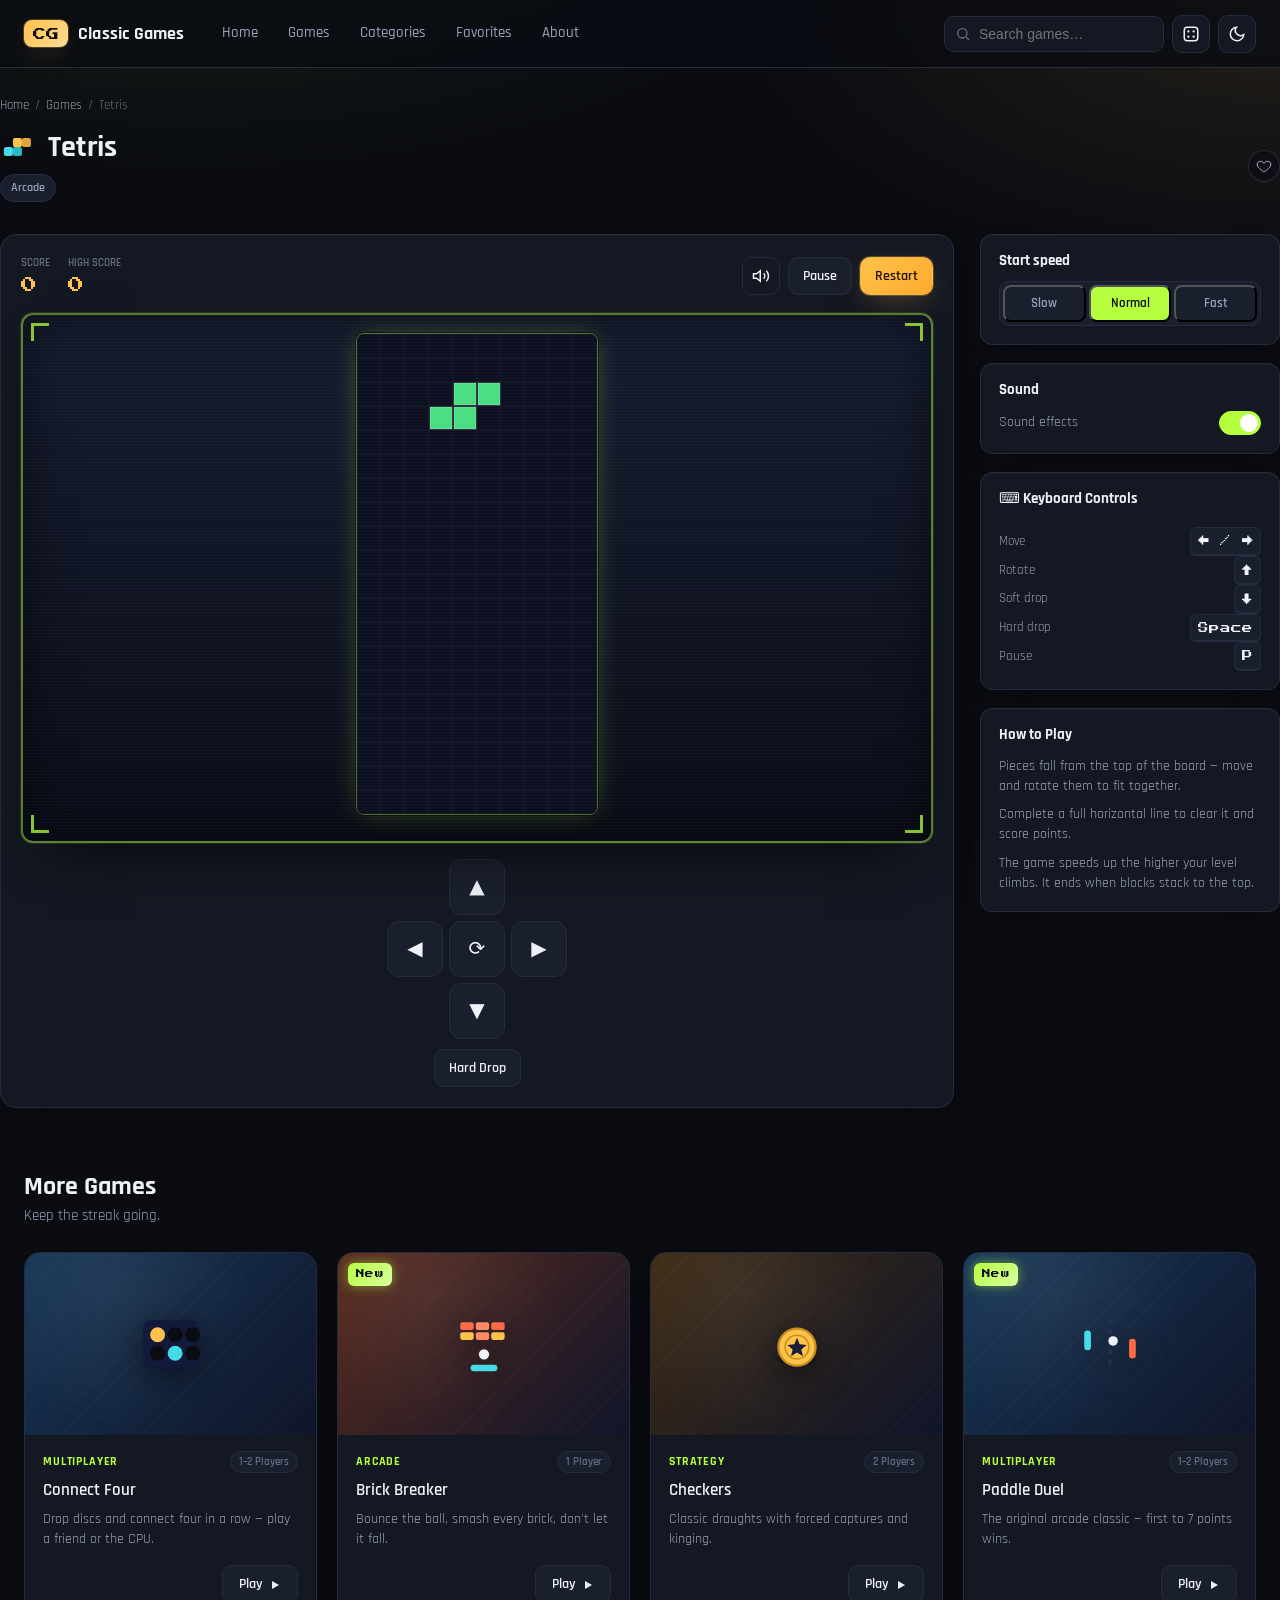
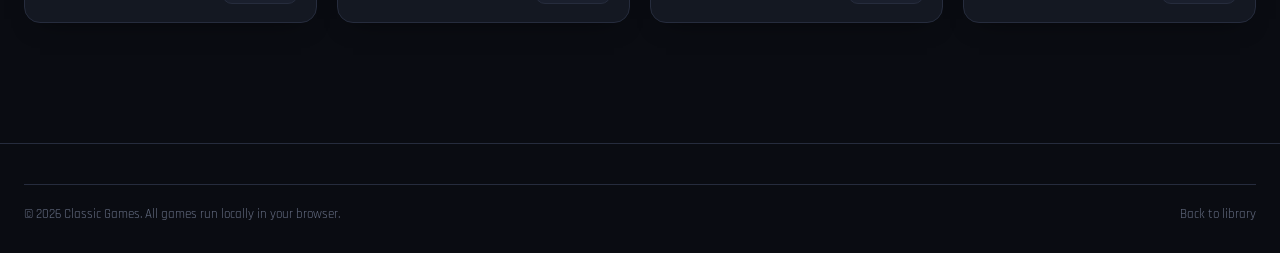
==== commit f4924220: "Add files via upload" ====
--- a/game.html
+++ b/game.html
@@ -202,22 +202,45 @@
 .hero h1 .accent{ color: var(--gold); }
 .hero-tagline{ font-size: 19px; color: var(--text-muted); max-width: 46ch; margin-bottom: 28px; }
 .hero-cta{ display: flex; gap: 12px; flex-wrap: wrap; }
-.hero-stats{ display: flex; gap: 28px; margin-top: 36px; flex-wrap: wrap; }
-.hero-stat b{ display: block; font-family: var(--font-display); font-size: 22px; }
-.hero-stat span{ font-size: 13px; color: var(--text-faint); }
+.hero-stats{ display: flex; gap: 12px; margin-top: 36px; flex-wrap: wrap; }
+.hero-stat{
+  background: var(--surface); border: 1px solid var(--surface-border); border-radius: var(--radius-md);
+  padding: 12px 18px; min-width: 108px;
+}
+.hero-stat b{ display: block; font-family: var(--font-display); font-size: 22px; color: var(--neon); }
+.hero-stat span{ font-size: 12px; color: var(--text-faint); }
 
 /* Arcade "screen" visual: animated falling-block grid, grounded in Tetris */
 .hero-screen{
   position: relative; aspect-ratio: 4/3; border-radius: 22px; overflow: hidden;
-  background: linear-gradient(180deg, #0a0d1c, #05070f);
-  border: 1px solid var(--surface-border);
-  box-shadow: 0 0 0 8px var(--surface), 0 0 0 9px var(--surface-border), 0 30px 60px -20px rgba(0,0,0,0.7);
+  background: linear-gradient(180deg, #0f1424, #05070f);
+  border: 2px solid rgba(182,255,63,0.4);
+  box-shadow: 0 0 0 8px var(--surface), 0 0 0 9px rgba(182,255,63,0.2), 0 0 40px -12px rgba(182,255,63,0.3), 0 30px 60px -20px rgba(0,0,0,0.7);
 }
 .hero-screen::before{
   content: ""; position: absolute; inset: 0;
   background: repeating-linear-gradient(0deg, rgba(255,255,255,0.035) 0 1px, transparent 1px 26px),
               repeating-linear-gradient(90deg, rgba(255,255,255,0.035) 0 1px, transparent 1px 26px);
 }
+.hero-screen::after{
+  content: ""; position: absolute; inset: 10px; pointer-events: none; z-index: 2;
+  background:
+    linear-gradient(var(--neon), var(--neon)) top left / 20px 3px no-repeat,
+    linear-gradient(var(--neon), var(--neon)) top left / 3px 20px no-repeat,
+    linear-gradient(var(--neon), var(--neon)) top right / 20px 3px no-repeat,
+    linear-gradient(var(--neon), var(--neon)) top right / 3px 20px no-repeat,
+    linear-gradient(var(--neon), var(--neon)) bottom left / 20px 3px no-repeat,
+    linear-gradient(var(--neon), var(--neon)) bottom left / 3px 20px no-repeat,
+    linear-gradient(var(--neon), var(--neon)) bottom right / 20px 3px no-repeat,
+    linear-gradient(var(--neon), var(--neon)) bottom right / 3px 20px no-repeat;
+  opacity: 0.8;
+}
+.hero-screen .rec-badge{
+  position: absolute; top: 14px; left: 14px; z-index: 3; display: flex; align-items: center; gap: 6px;
+  font-family: var(--font-pixel); font-size: 9px; color: var(--neon); letter-spacing: 0.05em;
+}
+.hero-screen .rec-badge .dot{ width: 6px; height: 6px; border-radius: 50%; background: var(--red); box-shadow: 0 0 8px var(--red); animation: blink 1.4s ease-in-out infinite; }
+@keyframes blink{ 0%,100%{ opacity: 1; } 50%{ opacity: 0.25; } }
 .hero-block{
   position: absolute; width: 26px; height: 26px; border-radius: 5px;
   animation: fall linear infinite;
@@ -232,6 +255,20 @@
   position: absolute; bottom: 0; left: 0; right: 0; height: 40%;
   background: linear-gradient(180deg, transparent, rgba(255,194,75,0.12));
 }
+
+/* Scrolling game-name ticker beneath the header — arcade marquee touch */
+.ticker{
+  border-bottom: 1px solid var(--surface-border); background: var(--bg-soft);
+  overflow: hidden; white-space: nowrap; padding: 9px 0;
+}
+.ticker-track{
+  display: inline-flex; gap: 36px; animation: ticker-scroll 32s linear infinite;
+  font-family: var(--font-pixel); font-size: 10.5px; letter-spacing: 0.06em; color: var(--text-faint);
+}
+.ticker-track span{ display: inline-flex; align-items: center; gap: 10px; }
+.ticker-track span::after{ content: "◆"; color: var(--neon); font-size: 8px; margin-left: 26px; }
+@keyframes ticker-scroll{ from{ transform: translateX(0); } to{ transform: translateX(-50%); } }
+@media (prefers-reduced-motion: reduce){ .ticker-track{ animation: none; } }
 
 /* ---------- Section headers ---------- */
 .section{ padding: 48px 0; }
@@ -261,9 +298,11 @@
   display: grid; grid-template-columns: repeat(auto-fill, minmax(250px, 1fr)); gap: 20px;
 }
 .game-card{
+  --mx: 50%; --my: 40%; --rx: 0deg; --ry: 0deg;
   background: var(--surface); border: 1px solid var(--surface-border); border-radius: var(--radius-lg);
   overflow: hidden; display: flex; flex-direction: column; box-shadow: var(--shadow-card);
-  transition: transform .2s ease, border-color .2s ease, box-shadow .2s ease;
+  transition: transform .18s ease, border-color .2s ease, box-shadow .2s ease;
+  transform: perspective(800px) rotateX(var(--ry)) rotateY(var(--rx)) translateY(0);
   position: relative;
 }
 .game-card::before{
@@ -271,13 +310,37 @@
   background: linear-gradient(90deg, var(--neon), var(--gold));
   transform: scaleX(0); transform-origin: left; transition: transform .25s ease;
 }
+.game-card::after{
+  content: ""; position: absolute; inset: 0; z-index: 2; pointer-events: none; opacity: 0;
+  background: radial-gradient(circle at var(--mx) var(--my), rgba(255,255,255,0.10), transparent 55%);
+  transition: opacity .2s ease;
+}
 .game-card:hover::before{ transform: scaleX(1); }
-.game-card:hover{ transform: translateY(-6px); border-color: var(--neon); box-shadow: var(--shadow-glow-violet); }
+.game-card:hover::after{ opacity: 1; }
+.game-card:hover{
+  transform: perspective(800px) rotateX(var(--ry)) rotateY(var(--rx)) translateY(-6px);
+  border-color: var(--neon); box-shadow: var(--shadow-glow-violet);
+}
+@media (prefers-reduced-motion: reduce){ .game-card{ transform: none !important; } }
+.new-badge{
+  position: absolute; top: 10px; left: 10px; z-index: 2;
+  font-family: var(--font-pixel); font-size: 8.5px; letter-spacing: 0.04em; color: #0a0c12;
+  background: linear-gradient(135deg, var(--neon), var(--neon-soft));
+  padding: 5px 8px; border-radius: 6px; box-shadow: 0 0 12px rgba(182,255,63,0.5);
+}
 .game-thumb{
   aspect-ratio: 16/10; position: relative; display: flex; align-items: center; justify-content: center;
-  font-size: 46px; overflow: hidden;
-}
-.game-thumb .thumb-icon{ position: relative; z-index: 1; filter: drop-shadow(0 6px 14px rgba(0,0,0,0.5)); }
+  overflow: hidden;
+
+}
+.game-thumb::before{
+  content: ""; position: absolute; inset: 0;
+  background-image: radial-gradient(circle at 30% 20%, rgba(255,255,255,0.06), transparent 55%),
+                     repeating-linear-gradient(135deg, rgba(255,255,255,0.025) 0 1px, transparent 1px 14px);
+}
+.game-thumb .thumb-icon{ position: relative; z-index: 1; filter: drop-shadow(0 8px 16px rgba(0,0,0,0.55)); transition: transform .25s ease; }
+.game-thumb .thumb-icon svg{ width: 66px; height: 66px; display: block; }
+.game-card:hover .thumb-icon{ transform: scale(1.08) translateY(-2px); }
 .fav-btn{
   position: absolute; top: 10px; right: 10px; z-index: 2;
   width: 32px; height: 32px; border-radius: 50%;
@@ -290,7 +353,13 @@
 .fav-btn.is-fav svg{ fill: var(--gold); stroke: var(--gold); }
 
 .game-info{ padding: 16px 18px 18px; display: flex; flex-direction: column; gap: 8px; flex: 1; }
+.game-info-top{ display: flex; align-items: center; justify-content: space-between; gap: 8px; }
 .game-cat-tag{ font-size: 12px; font-weight: 700; color: var(--neon); text-transform: uppercase; letter-spacing: 0.07em; }
+.players-tag{
+  font-size: 11px; font-weight: 600; color: var(--text-faint);
+  background: var(--surface-2); border: 1px solid var(--surface-border);
+  padding: 2px 8px; border-radius: 100px; white-space: nowrap;
+}
 .game-info h3{ font-size: 17px; font-weight: 600; }
 .game-info p{ font-size: 13.5px; color: var(--text-muted); flex: 1; }
 .game-card-foot{ display: flex; align-items: center; justify-content: space-between; margin-top: 8px; gap: 10px; }
@@ -330,7 +399,8 @@
 .breadcrumb a:hover{ color: var(--gold); }
 .game-title-row{ display: flex; align-items: center; justify-content: space-between; gap: 16px; flex-wrap: wrap; }
 .game-title-row h1{ font-size: 30px; display: flex; align-items: center; gap: 12px; }
-.game-title-row .title-icon{ font-size: 32px; }
+.game-title-row .title-icon{ display: inline-flex; }
+.game-title-row .title-icon svg{ width: 36px; height: 36px; filter: drop-shadow(0 4px 10px rgba(0,0,0,0.5)); }
 .game-title-tags{ display: flex; gap: 8px; margin-top: 8px; }
 .tag-pill{
   font-size: 12px; font-weight: 600; padding: 4px 10px; border-radius: 100px;
@@ -352,11 +422,34 @@
 
 .game-canvas-wrap{
   display: flex; align-items: center; justify-content: center;
-  background: #05070f; border-radius: var(--radius-md); border: 1px solid var(--surface-border);
-  padding: 16px; min-height: 320px; position: relative; overflow: hidden;
+  background: linear-gradient(180deg, #161c30, #0a0d18);
+  border-radius: var(--radius-md); border: 2px solid rgba(182,255,63,0.45);
+  box-shadow: 0 0 0 1px rgba(182,255,63,0.12), inset 0 0 50px rgba(0,0,0,0.55), 0 25px 55px -28px rgba(0,0,0,0.9);
+  padding: 18px; min-height: 320px; position: relative; overflow: hidden;
   touch-action: none;
 }
-.game-canvas-wrap canvas{ max-width: 100%; height: auto; border-radius: 6px; }
+.game-canvas-wrap::before{
+  content: ""; position: absolute; inset: 0; pointer-events: none; z-index: 2;
+  background-image: repeating-linear-gradient(180deg, rgba(255,255,255,0.02) 0 1px, transparent 1px 3px);
+}
+/* HUD corner brackets — a viewfinder frame echoing an arcade-cabinet screen bezel */
+.game-canvas-wrap::after{
+  content: ""; position: absolute; inset: 8px; pointer-events: none; z-index: 2;
+  background:
+    linear-gradient(var(--neon), var(--neon)) top left / 18px 3px no-repeat,
+    linear-gradient(var(--neon), var(--neon)) top left / 3px 18px no-repeat,
+    linear-gradient(var(--neon), var(--neon)) top right / 18px 3px no-repeat,
+    linear-gradient(var(--neon), var(--neon)) top right / 3px 18px no-repeat,
+    linear-gradient(var(--neon), var(--neon)) bottom left / 18px 3px no-repeat,
+    linear-gradient(var(--neon), var(--neon)) bottom left / 3px 18px no-repeat,
+    linear-gradient(var(--neon), var(--neon)) bottom right / 18px 3px no-repeat,
+    linear-gradient(var(--neon), var(--neon)) bottom right / 3px 18px no-repeat;
+  opacity: 0.75;
+}
+.game-canvas-wrap canvas{
+  max-width: 100%; height: auto; border-radius: 8px; position: relative; z-index: 1;
+  border: 1px solid rgba(182,255,63,0.4); box-shadow: 0 0 0 1px rgba(0,0,0,0.5), 0 0 28px -6px rgba(182,255,63,0.35);
+}
 
 .overlay-msg{
   position: absolute; inset: 0; display: none; flex-direction: column; gap: 14px;
@@ -436,15 +529,15 @@
 }
 .cell:hover{ background: #262e50; }
 
-.ttt-board{ grid-template-columns: repeat(3, 84px); grid-template-rows: repeat(3, 84px); }
-.ttt-board .cell{ font-size: 40px; font-family: var(--font-display); border-radius: 10px; }
+.ttt-board{ grid-template-columns: repeat(3, var(--cell, 84px)); grid-template-rows: repeat(3, var(--cell, 84px)); }
+.ttt-board .cell{ font-size: calc(var(--cell, 84px) * 0.48); font-family: var(--font-display); border-radius: 10px; }
 .ttt-board .cell.x{ color: var(--cyan); }
 .ttt-board .cell.o{ color: var(--gold); }
 .ttt-board .cell.win{ background: rgba(74,222,128,0.18); border-color: var(--green); }
 
-.c4-board{ background: #12193a; padding: 10px; border-radius: 14px; display: inline-grid; gap: 8px; }
+.c4-board{ background: #12193a; padding: 10px; border-radius: 14px; display: inline-grid; gap: min(1.6vw, 8px); grid-template-columns: repeat(7, var(--cell, 46px)); grid-template-rows: repeat(6, var(--cell, 46px)); }
 .c4-cell{
-  width: 46px; height: 46px; border-radius: 50%; background: #05070f;
+  width: var(--cell, 46px); height: var(--cell, 46px); border-radius: 50%; background: #05070f;
   border: 1px solid var(--surface-border); cursor: pointer; position: relative;
 }
 .c4-cell.p1::after, .c4-cell.p2::after{
@@ -455,7 +548,7 @@
 
 .ms-board{ display: inline-grid; gap: 2px; background: #05070f; padding: 8px; border-radius: 10px; }
 .ms-cell{
-  width: 28px; height: 28px; font-size: 13px; border-radius: 4px;
+  width: var(--cell, 28px); height: var(--cell, 28px); font-size: calc(var(--cell, 28px) * 0.46); border-radius: 4px;
   background: var(--surface-2); border: 1px solid var(--surface-border);
   display: flex; align-items: center; justify-content: center; cursor: pointer; font-weight: 700;
 }
@@ -463,29 +556,29 @@
 .ms-cell.mine{ background: var(--red); }
 .ms-cell.flag{ color: var(--gold); }
 
-.chess-board{ display: inline-grid; grid-template-columns: repeat(8, 46px); grid-template-rows: repeat(8, 46px); border-radius: 10px; overflow: hidden; border: 1px solid var(--surface-border); }
-.chess-cell{ display: flex; align-items: center; justify-content: center; font-size: 30px; cursor: pointer; position: relative; }
+.chess-board{ display: inline-grid; grid-template-columns: repeat(8, var(--cell, 46px)); grid-template-rows: repeat(8, var(--cell, 46px)); border-radius: 10px; overflow: hidden; border: 1px solid var(--surface-border); }
+.chess-cell{ display: flex; align-items: center; justify-content: center; font-size: calc(var(--cell, 46px) * 0.64); cursor: pointer; position: relative; }
 .chess-cell.light{ background: #2b3260; }
 .chess-cell.dark{ background: #171c38; }
 .chess-cell.selected{ box-shadow: inset 0 0 0 3px var(--gold); }
-.chess-cell.move-hint::after{ content:""; width: 12px; height: 12px; border-radius: 50%; background: rgba(255,194,75,0.55); position: absolute; }
+.chess-cell.move-hint::after{ content:""; width: 28%; height: 28%; border-radius: 50%; background: rgba(255,194,75,0.55); position: absolute; }
 .chess-cell.capture-hint{ box-shadow: inset 0 0 0 3px rgba(251,93,93,0.7); }
-.chess-cell.last-move{ background-color: rgba(139,107,255,0.35) !important; }
+.chess-cell.last-move{ background-color: rgba(182,255,63,0.28) !important; }
 .chess-cell.in-check{ background-color: rgba(251,93,93,0.5) !important; }
 
-.checkers-board{ display: inline-grid; grid-template-columns: repeat(8, 46px); grid-template-rows: repeat(8, 46px); border-radius: 10px; overflow: hidden; border: 1px solid var(--surface-border); }
+.checkers-board{ display: inline-grid; grid-template-columns: repeat(8, var(--cell, 46px)); grid-template-rows: repeat(8, var(--cell, 46px)); border-radius: 10px; overflow: hidden; border: 1px solid var(--surface-border); }
 .checkers-cell{ display: flex; align-items: center; justify-content: center; cursor: default; position: relative; }
 .checkers-cell.light{ background: #2b3260; }
 .checkers-cell.dark{ background: #171c38; cursor: pointer; }
 .checkers-cell.selected{ box-shadow: inset 0 0 0 3px var(--gold); }
-.checkers-cell.move-hint::after{ content:""; width: 12px; height: 12px; border-radius: 50%; background: rgba(74,222,128,0.6); position: absolute; }
-.checker-piece{ width: 34px; height: 34px; border-radius: 50%; }
+.checkers-cell.move-hint::after{ content:""; width: 28%; height: 28%; border-radius: 50%; background: rgba(74,222,128,0.6); position: absolute; }
+.checker-piece{ width: calc(var(--cell, 46px) * 0.74); height: calc(var(--cell, 46px) * 0.74); border-radius: 50%; }
 .checker-piece.p1{ background: radial-gradient(circle at 32% 28%, #ffe6a8, var(--gold)); }
 .checker-piece.p2{ background: radial-gradient(circle at 32% 28%, #dfe4ff, #6b74b8); }
-.checker-piece.king::after{ content:"★"; display:flex; align-items:center; justify-content:center; height:100%; color:#3a2a00; font-size: 15px; }
-
-.bp-board{ display: inline-grid; gap: 3px; background: #05070f; padding: 8px; border-radius: 10px; }
-.bp-cell{ width: 34px; height: 34px; border-radius: 5px; background: var(--surface-2); border: 1px solid var(--surface-border); }
+.checker-piece.king::after{ content:"★"; display:flex; align-items:center; justify-content:center; height:100%; color:#3a2a00; font-size: calc(var(--cell, 46px) * 0.32); }
+
+.bp-board{ display: inline-grid; gap: 3px; background: #05070f; padding: 8px; border-radius: 10px; grid-template-columns: repeat(8, var(--cell, 34px)); grid-template-rows: repeat(8, var(--cell, 34px)); }
+.bp-cell{ width: var(--cell, 34px); height: var(--cell, 34px); border-radius: 5px; background: var(--surface-2); border: 1px solid var(--surface-border); }
 .bp-cell.filled{ background: linear-gradient(135deg, var(--violet), #6b4bff); border-color: transparent; }
 .bp-tray{ display: flex; gap: 14px; justify-content: center; margin-top: 16px; flex-wrap: wrap; }
 .bp-piece{ display: inline-grid; gap: 2px; padding: 6px; border-radius: 8px; cursor: grab; background: var(--surface-2); border: 1px solid var(--surface-border); }
@@ -511,8 +604,6 @@
   .game-grid{ grid-template-columns: 1fr; }
   .footer-grid{ grid-template-columns: 1fr 1fr; gap: 22px; }
   .hero{ padding: 34px 0 24px; }
-  .chess-board, .checkers-board{ grid-template-columns: repeat(8, 11.5vw); grid-template-rows: repeat(8, 11.5vw); }
-  .chess-cell{ font-size: 6.5vw; }
 }
 
 .mobile-menu{
@@ -661,15 +752,33 @@
   </div>
 </footer><script>
 /* ---- js/games-data.js ---- */
-/* Game metadata — single source of truth for cards, filters, and game pages. */
+/* Game metadata — single source of truth for cards, filters, and game pages.
+   Icons are hand-built inline SVG (duotone, brand palette) instead of emoji,
+   so thumbnails render identically everywhere and read as a matched set. */
+
+const ICONS = {
+  tetris: `<svg viewBox="0 0 64 64" fill="none"><rect x="7" y="30" width="16" height="16" rx="3.5" fill="#46dbe8"/><rect x="23" y="30" width="16" height="16" rx="3.5" fill="#2bb8c4"/><rect x="23" y="14" width="16" height="16" rx="3.5" fill="#ffc24b"/><rect x="39" y="14" width="16" height="16" rx="3.5" fill="#e0a53c"/></svg>`,
+  tictactoe: `<svg viewBox="0 0 64 64" fill="none"><g stroke="#7d84a3" stroke-width="2.5" stroke-linecap="round"><line x1="23" y1="9" x2="23" y2="55"/><line x1="41" y1="9" x2="41" y2="55"/><line x1="9" y1="23" x2="55" y2="23"/><line x1="9" y1="41" x2="55" y2="41"/></g><g stroke="#46dbe8" stroke-width="4.5" stroke-linecap="round"><line x1="11" y1="11" x2="19" y2="19"/><line x1="19" y1="11" x2="11" y2="19"/></g><circle cx="49" cy="15" r="6.5" fill="none" stroke="#ffc24b" stroke-width="4.2"/><g stroke="#46dbe8" stroke-width="4.5" stroke-linecap="round"><line x1="45" y1="45" x2="53" y2="53"/><line x1="53" y1="45" x2="45" y2="53"/></g></svg>`,
+  snake: `<svg viewBox="0 0 64 64" fill="none"><path d="M9 47 h10 v-11 h10 v-11 h10 v-11 h11" stroke="#4ade80" stroke-width="9.5" stroke-linecap="round" stroke-linejoin="round"/><circle cx="50" cy="14" r="6" fill="#c8ffde"/><circle cx="52.5" cy="12" r="1.3" fill="#0a0c12"/><circle cx="14" cy="51" r="3.2" fill="#ffc24b"/></svg>`,
+  blockpuzzle: `<svg viewBox="0 0 64 64" fill="none"><rect x="7" y="35" width="15" height="15" rx="3.5" fill="#8b6bff"/><rect x="23" y="35" width="15" height="15" rx="3.5" fill="#8b6bff"/><rect x="23" y="19" width="15" height="15" rx="3.5" fill="#a893ff"/><rect x="41" y="11" width="15" height="15" rx="3.5" fill="#46dbe8"/><rect x="41" y="27" width="15" height="15" rx="3.5" fill="#2bb8c4"/></svg>`,
+  chess: `<svg viewBox="0 0 64 64" fill="none"><g fill="#eef1f6"><rect x="16" y="9" width="6" height="8"/><rect x="29" y="9" width="6" height="8"/><rect x="42" y="9" width="6" height="8"/><rect x="16" y="9" width="32" height="5.5"/><path d="M19 17 L45 17 L39 33 L25 33 Z"/><rect x="23" y="33" width="18" height="8"/><path d="M17 50 L47 50 L42 42 L22 42 Z"/><rect x="12" y="50" width="40" height="6" rx="2"/></g></svg>`,
+  checkers: `<svg viewBox="0 0 64 64" fill="none"><ellipse cx="32" cy="46" rx="19" ry="6.5" fill="#0a0c12" opacity="0.4"/><circle cx="32" cy="35" r="18" fill="#ffc24b"/><circle cx="32" cy="35" r="18" fill="none" stroke="#c98f1c" stroke-width="2.2"/><circle cx="32" cy="35" r="11.5" fill="none" stroke="#c98f1c" stroke-width="1.6"/><path d="M32 26 l2.6 6.3 6.7.6-5.1 4.5 1.6 6.6-5.8-3.7-5.8 3.7 1.6-6.6-5.1-4.5 6.7-.6z" fill="#171c38"/></svg>`,
+  minesweeper: `<svg viewBox="0 0 64 64" fill="none"><circle cx="30" cy="39" r="17" fill="#171c38" stroke="#fb5d5d" stroke-width="2.2"/><rect x="27" y="13" width="6" height="11" rx="2" fill="#9aa1c4"/><circle cx="30" cy="11" r="4.2" fill="#fb5d5d"/><g stroke="#fb5d5d" stroke-width="2.4" stroke-linecap="round"><line x1="4" y1="39" x2="11" y2="39"/><line x1="49" y1="39" x2="56" y2="39"/><line x1="30" y1="58" x2="30" y2="65"/></g><circle cx="24" cy="33" r="3.2" fill="#eef1f6" opacity="0.55"/></svg>`,
+  connect4: `<svg viewBox="0 0 64 64" fill="none"><rect x="5" y="9" width="54" height="46" rx="7" fill="#12193a"/><circle cx="19" cy="23" r="7.2" fill="#ffc24b"/><circle cx="36" cy="23" r="7.2" fill="#0a0c12"/><circle cx="19" cy="41" r="7.2" fill="#0a0c12"/><circle cx="36" cy="41" r="7.2" fill="#46dbe8"/><circle cx="53" cy="23" r="7.2" fill="#0a0c12"/><circle cx="53" cy="41" r="7.2" fill="#0a0c12"/></svg>`,
+  brickbreaker: `<svg viewBox="0 0 64 64" fill="none"><rect x="9" y="11" width="13" height="7.5" rx="2" fill="#ff6b45"/><rect x="24" y="11" width="13" height="7.5" rx="2" fill="#ff8a63"/><rect x="39" y="11" width="13" height="7.5" rx="2" fill="#ff6b45"/><rect x="9" y="20.5" width="13" height="7.5" rx="2" fill="#ffc24b"/><rect x="24" y="20.5" width="13" height="7.5" rx="2" fill="#ff8a63"/><rect x="39" y="20.5" width="13" height="7.5" rx="2" fill="#ffc24b"/><circle cx="32" cy="42" r="5" fill="#eef1f6"/><rect x="19" y="52" width="26" height="6.5" rx="3.2" fill="#46dbe8"/></svg>`,
+  galaxydefender: `<svg viewBox="0 0 64 64" fill="none"><g fill="#ff6b45"><rect x="8" y="11" width="9.5" height="9.5" rx="2.2"/><rect x="22" y="11" width="9.5" height="9.5" rx="2.2"/><rect x="36" y="11" width="9.5" height="9.5" rx="2.2"/><rect x="50" y="11" width="7" height="9.5" rx="2.2"/></g><g fill="#ff8a63"><rect x="15" y="24" width="9.5" height="9.5" rx="2.2"/><rect x="29" y="24" width="9.5" height="9.5" rx="2.2"/><rect x="43" y="24" width="9.5" height="9.5" rx="2.2"/></g><path d="M32 37 L45 55 L32 50.5 L19 55 Z" fill="#46dbe8"/><rect x="28.5" y="33" width="7" height="9" rx="2.4" fill="#46dbe8"/></svg>`,
+  paddleduel: `<svg viewBox="0 0 64 64" fill="none"><line x1="32" y1="7" x2="32" y2="57" stroke="#2a3150" stroke-width="3" stroke-dasharray="4.5 5.5"/><rect x="7" y="19" width="6.5" height="19" rx="3.2" fill="#46dbe8"/><rect x="50.5" y="27" width="6.5" height="19" rx="3.2" fill="#ff6b45"/><circle cx="35" cy="29" r="4.6" fill="#eef1f6"/></svg>`
+};
+
 const GAMES_DATA = [
   {
     id: "tetris",
     title: "Tetris",
-    icon: "🧱",
-    thumbGradient: "linear-gradient(135deg, #2b1d5c, #12193a)",
+    icon: ICONS.tetris,
+    thumbGradient: "linear-gradient(135deg, #23315e, #10152a)",
     category: "arcade",
     categoryLabel: "Arcade",
+    players: "1 Player",
     description: "Stack falling blocks, clear lines, and race the speed curve.",
     longDescription: "The classic block-stacking arcade game. Rotate and drop tetrominoes to clear full rows before the stack reaches the top.",
     hasDifficulty: true,
@@ -698,10 +807,11 @@
   {
     id: "tictactoe",
     title: "Tic-Tac-Toe",
-    icon: "✖️",
-    thumbGradient: "linear-gradient(135deg, #163a3c, #12193a)",
+    icon: ICONS.tictactoe,
+    thumbGradient: "linear-gradient(135deg, #1c3d40, #10152a)",
     category: "classic",
     categoryLabel: "Classic",
+    players: "1–2 Players",
     description: "The pocket-sized original. Play a friend or challenge the CPU.",
     longDescription: "Take turns marking a 3×3 grid. Line up three in a row — across, down, or diagonally — before your opponent does.",
     hasDifficulty: true,
@@ -724,10 +834,11 @@
   {
     id: "snake",
     title: "Snake",
-    icon: "🐍",
-    thumbGradient: "linear-gradient(135deg, #123a24, #12193a)",
+    icon: ICONS.snake,
+    thumbGradient: "linear-gradient(135deg, #144229, #10152a)",
     category: "arcade",
     categoryLabel: "Arcade",
+    players: "1 Player",
     description: "Guide the snake, eat, and grow — don't hit the walls or yourself.",
     longDescription: "Steer a constantly-moving snake around the board to eat food and grow longer, without colliding with the walls or your own tail.",
     hasDifficulty: true,
@@ -750,10 +861,11 @@
   {
     id: "blockpuzzle",
     title: "Block Puzzle",
-    icon: "🟪",
-    thumbGradient: "linear-gradient(135deg, #2a1d55, #12193a)",
+    icon: ICONS.blockpuzzle,
+    thumbGradient: "linear-gradient(135deg, #2e2263, #10152a)",
     category: "puzzle",
     categoryLabel: "Puzzle",
+    players: "1 Player",
     description: "Drag pieces onto the grid to clear full rows and columns.",
     longDescription: "A calm, no-timer puzzle. Drag the offered pieces onto the 8×8 board — filling a full row or column clears it and scores points.",
     hasDifficulty: false,
@@ -769,18 +881,27 @@
   {
     id: "chess",
     title: "Chess",
-    icon: "♞",
-    thumbGradient: "linear-gradient(135deg, #1c2452, #12193a)",
+    icon: ICONS.chess,
+    thumbGradient: "linear-gradient(135deg, #212c5c, #10152a)",
     category: "strategy",
     categoryLabel: "Strategy",
-    description: "Full two-player chess with legal move checking and check detection.",
-    longDescription: "Play a complete local two-player game of chess on one device, with legal-move enforcement, check and checkmate detection, and captured-piece tracking.",
-    hasDifficulty: false,
+    players: "1–2 Players",
+    description: "Play a friend or challenge the CPU, with full check and checkmate detection.",
+    longDescription: "A complete game of chess with legal-move enforcement, check and checkmate detection, and captured-piece tracking — play locally against a friend or the built-in CPU.",
+    hasDifficulty: true,
+    difficultyLabel: "Opponent",
+    difficultyOptions: [
+      { value: "friend", label: "2 Player" },
+      { value: "easy", label: "CPU Easy" },
+      { value: "hard", label: "CPU Hard" }
+    ],
+    defaultDifficulty: "friend",
     scoreLabel: "Captures",
     keyboard: [["Click", "Select a piece, then a highlighted square to move"]],
     touch: true,
     instructions: [
       "White moves first. Tap a piece to see its legal moves highlighted, then tap a highlighted square to move.",
+      "Against the CPU, you always play White — the computer replies automatically as Black.",
       "Check is shown with a red glow on the king in danger. Checkmate ends the game.",
       "This build covers standard piece movement and check/checkmate — castling and en passant are not yet included."
     ]
@@ -788,10 +909,11 @@
   {
     id: "checkers",
     title: "Checkers",
-    icon: "⛃",
-    thumbGradient: "linear-gradient(135deg, #33210f, #12193a)",
+    icon: ICONS.checkers,
+    thumbGradient: "linear-gradient(135deg, #3d2a12, #10152a)",
     category: "strategy",
     categoryLabel: "Strategy",
+    players: "2 Players",
     description: "Classic draughts with forced captures and kinging.",
     longDescription: "Two-player checkers on one device. Capture diagonally over an opponent's piece, and reach the far row to crown a king.",
     hasDifficulty: false,
@@ -807,10 +929,11 @@
   {
     id: "minesweeper",
     title: "Minesweeper",
-    icon: "💣",
-    thumbGradient: "linear-gradient(135deg, #3a1414, #12193a)",
+    icon: ICONS.minesweeper,
+    thumbGradient: "linear-gradient(135deg, #451c1c, #10152a)",
     category: "brain",
     categoryLabel: "Brain",
+    players: "1 Player",
     description: "Clear the field using number clues — don't detonate a mine.",
     longDescription: "Reveal every safe tile on the grid. Numbers tell you how many mines are hiding in the neighboring cells — flag the ones you suspect.",
     hasDifficulty: true,
@@ -833,20 +956,113 @@
   {
     id: "connect4",
     title: "Connect Four",
-    icon: "🔴",
-    thumbGradient: "linear-gradient(135deg, #123048, #12193a)",
+    icon: ICONS.connect4,
+    thumbGradient: "linear-gradient(135deg, #163656, #10152a)",
     category: "multiplayer",
     categoryLabel: "Multiplayer",
-    description: "Drop discs and connect four in a row before your opponent.",
-    longDescription: "Take turns dropping discs into a 7×6 grid. Gravity pulls each disc to the lowest open slot — connect four in any direction to win.",
-    hasDifficulty: false,
+    players: "1–2 Players",
+    description: "Drop discs and connect four in a row — play a friend or the CPU.",
+    longDescription: "Take turns dropping discs into a 7×6 grid. Gravity pulls each disc to the lowest open slot — connect four in any direction to win, against a friend or the built-in CPU.",
+    hasDifficulty: true,
+    difficultyLabel: "Opponent",
+    difficultyOptions: [
+      { value: "friend", label: "2 Player" },
+      { value: "easy", label: "CPU Easy" },
+      { value: "hard", label: "CPU Hard" }
+    ],
+    defaultDifficulty: "friend",
     scoreLabel: "Wins",
     keyboard: [["1–7", "Drop into matching column"], ["R", "Restart"]],
     touch: true,
     instructions: [
       "Players alternate turns dropping a disc into any column.",
+      "Against the CPU, you always play the gold discs — the computer replies automatically.",
       "Connect four discs of your color in a row — horizontally, vertically, or diagonally — to win.",
       "The game ends in a draw if the board fills with no winner."
+    ]
+  },
+  {
+    id: "brickbreaker",
+    title: "Brick Breaker",
+    icon: ICONS.brickbreaker,
+    thumbGradient: "linear-gradient(135deg, #5a2a1c, #10152a)",
+    category: "arcade",
+    categoryLabel: "Arcade",
+    players: "1 Player",
+    isNew: true,
+    description: "Bounce the ball, smash every brick, don't let it fall.",
+    longDescription: "Steer the paddle to keep the ball alive and clear every brick from the field. Clear the whole wall to advance to a faster, tougher layout.",
+    hasDifficulty: true,
+    difficultyLabel: "Ball speed",
+    difficultyOptions: [
+      { value: "slow", label: "Slow" },
+      { value: "normal", label: "Normal" },
+      { value: "fast", label: "Fast" }
+    ],
+    defaultDifficulty: "normal",
+    scoreLabel: "Score",
+    keyboard: [["← / →", "Move paddle"], ["Space", "Launch ball"], ["P", "Pause"]],
+    touch: true,
+    instructions: [
+      "Drag anywhere on the board (or use the arrow keys) to slide the paddle left and right.",
+      "Tap or press Space to launch the ball, then keep it alive by bouncing it off the paddle.",
+      "Clear every brick to advance. You have 3 balls — lose them all and it's game over."
+    ]
+  },
+  {
+    id: "galaxydefender",
+    title: "Galaxy Defender",
+    icon: ICONS.galaxydefender,
+    thumbGradient: "linear-gradient(135deg, #1c3350, #10152a)",
+    category: "arcade",
+    categoryLabel: "Arcade",
+    players: "1 Player",
+    isNew: true,
+    description: "Hold the line against a descending alien squadron.",
+    longDescription: "Slide side to side and fire on a squadron of descending invaders before they reach the ground. Clear a wave and the next one comes in faster.",
+    hasDifficulty: true,
+    difficultyLabel: "Squadron speed",
+    difficultyOptions: [
+      { value: "slow", label: "Slow" },
+      { value: "normal", label: "Normal" },
+      { value: "fast", label: "Fast" }
+    ],
+    defaultDifficulty: "normal",
+    scoreLabel: "Score",
+    keyboard: [["← / →", "Move ship"], ["Space", "Fire"], ["P", "Pause"]],
+    touch: true,
+    instructions: [
+      "Use the on-screen arrows to move and the fire button to shoot — or the arrow keys and Space on desktop.",
+      "Clear an entire wave of invaders to advance to the next, faster one.",
+      "You have 3 lives. Getting hit — or letting the squadron reach the bottom — costs one."
+    ]
+  },
+  {
+    id: "paddleduel",
+    title: "Paddle Duel",
+    icon: ICONS.paddleduel,
+    thumbGradient: "linear-gradient(135deg, #163656, #10152a)",
+    category: "multiplayer",
+    categoryLabel: "Multiplayer",
+    players: "1–2 Players",
+    isNew: true,
+    description: "The original arcade classic — first to 7 points wins.",
+    longDescription: "Fast-paced two-paddle ball duel. Play a friend on the same keyboard, or take on the CPU. First to 7 points takes the match.",
+    hasDifficulty: true,
+    difficultyLabel: "Opponent",
+    difficultyOptions: [
+      { value: "friend", label: "2 Player" },
+      { value: "easy", label: "CPU Easy" },
+      { value: "hard", label: "CPU Hard" }
+    ],
+    defaultDifficulty: "easy",
+    scoreLabel: "Score",
+    keyboard: [["W / S", "Left paddle"], ["↑ / ↓", "Right paddle (2P only)"], ["P", "Pause"]],
+    touch: true,
+    instructions: [
+      "You always control the left paddle — drag on the left half of the board, or use W / S.",
+      "In 2 Player mode, the second player controls the right paddle with the ↑ / ↓ keys or the right half of the board.",
+      "The ball speeds up with every rally. First player to reach 7 points wins the match."
     ]
   }
 ];
@@ -980,6 +1196,52 @@
     tick(){ beep({ freq: 180, duration: 0.04, type: "square", volume: 0.07 }); }
   };
 })();
+
+/* ---- js/utils.js ---- */
+/* Shared helper: compute a board cell size that fits the available width,
+   so grid-based games (chess, checkers, connect4, minesweeper, block puzzle)
+   never overflow on small screens. Writes the result to --cell on the board
+   element; the stylesheet's var(--cell, ...) rules do the rest. */
+window.CG = window.CG || {};
+
+CG.fitCell = function (container, cols, ideal, min) {
+  min = min || 20;
+  const wrap = (container && container.parentElement) || container || document.body;
+  const avail = Math.max(140, (wrap.clientWidth || 320) - 40);
+  let px = Math.floor(avail / cols);
+  px = Math.min(px, ideal);
+  px = Math.max(px, min);
+  return px;
+};
+
+CG.applyCell = function (boardEl, container, cols, ideal, min) {
+  const px = CG.fitCell(container, cols, ideal, min);
+  boardEl.style.setProperty("--cell", px + "px");
+  return px;
+};
+
+/* Card tilt + cursor-spotlight wiring, shared by the homepage grid and the
+   "More Games" strip on each game page. No-ops on touch-only devices. */
+CG.initCardTilt = function (scopeEl) {
+  if (!scopeEl) return;
+  const supportsHover = window.matchMedia && window.matchMedia("(hover: hover) and (pointer: fine)").matches;
+  if (!supportsHover) return;
+  scopeEl.querySelectorAll(".game-card").forEach(card => {
+    card.addEventListener("pointermove", (e) => {
+      const r = card.getBoundingClientRect();
+      const px = (e.clientX - r.left) / r.width;
+      const py = (e.clientY - r.top) / r.height;
+      card.style.setProperty("--mx", (px * 100) + "%");
+      card.style.setProperty("--my", (py * 100) + "%");
+      card.style.setProperty("--rx", ((px - 0.5) * 8).toFixed(2) + "deg");
+      card.style.setProperty("--ry", ((0.5 - py) * 8).toFixed(2) + "deg");
+    });
+    card.addEventListener("pointerleave", () => {
+      card.style.setProperty("--rx", "0deg");
+      card.style.setProperty("--ry", "0deg");
+    });
+  });
+};
 
 /* ---- js/games/tictactoe.js ---- */
 window.GameModules = window.GameModules || {};
@@ -1156,8 +1418,9 @@
 
   function sizeCanvas(){
     const wrap = container.parentElement;
-    const available = Math.min(wrap.clientWidth - 32, 480);
+    const available = Math.min((wrap.clientWidth || 320) - 32, 480);
     cellSize = Math.floor(available / COLS);
+    cellSize = Math.max(cellSize, 12);
     canvas.width = cellSize * COLS;
     canvas.height = cellSize * ROWS;
   }
@@ -1214,23 +1477,92 @@
   }
 
   function draw(){
-    ctx.fillStyle = getComputedStyle(document.documentElement).getPropertyValue("--bg").trim() || "#05070f";
-    ctx.fillStyle = "#05070f";
+    ctx.fillStyle = "#0c1020";
     ctx.fillRect(0, 0, canvas.width, canvas.height);
 
-    // food glow
+    // subtle grid so the board reads as a bounded space
+    ctx.strokeStyle = "rgba(182,255,63,0.06)";
+    ctx.lineWidth = 1;
+    for (let x = 0; x <= COLS; x++) { ctx.beginPath(); ctx.moveTo(x * cellSize, 0); ctx.lineTo(x * cellSize, canvas.height); ctx.stroke(); }
+    for (let y = 0; y <= ROWS; y++) { ctx.beginPath(); ctx.moveTo(0, y * cellSize); ctx.lineTo(canvas.width, y * cellSize); ctx.stroke(); }
+
+    // food: glossy orb with a highlight, instead of a flat square
+    const fx = food.x * cellSize + cellSize / 2, fy = food.y * cellSize + cellSize / 2, fr = cellSize * 0.38;
+    const foodGrad = ctx.createRadialGradient(fx - fr * 0.3, fy - fr * 0.3, fr * 0.1, fx, fy, fr);
+    foodGrad.addColorStop(0, "#fff3d0");
+    foodGrad.addColorStop(1, "#ffc24b");
     ctx.save();
     ctx.shadowColor = "#ffc24b";
     ctx.shadowBlur = 14;
-    ctx.fillStyle = "#ffc24b";
-    roundRect(food.x * cellSize + 2, food.y * cellSize + 2, cellSize - 4, cellSize - 4, 5);
+    ctx.fillStyle = foodGrad;
+    ctx.beginPath(); ctx.arc(fx, fy, fr, 0, Math.PI * 2); ctx.fill();
     ctx.restore();
 
-    snake.forEach((seg, i) => {
-      const t = i === 0 ? 1 : Math.max(0.35, 1 - i * 0.04);
-      ctx.fillStyle = i === 0 ? "#46dbe8" : `rgba(139,107,255,${t})`;
-      roundRect(seg.x * cellSize + 1, seg.y * cellSize + 1, cellSize - 2, cellSize - 2, 6);
+    drawSnakeBody();
+    drawSnakeHead();
+  }
+
+  // Body: a chain of tapering, overlapping circles (tail thinnest, head thickest)
+  // reads as a continuous rounded snake rather than a row of separate blocks.
+  function drawSnakeBody(){
+    const n = snake.length;
+    for (let i = n - 1; i >= 1; i--) {
+      const seg = snake[i];
+      const t = n > 1 ? i / (n - 1) : 0; // 0 near head .. 1 at tail tip
+      const r = cellSize * (0.54 - 0.2 * t);
+      const cx = seg.x * cellSize + cellSize / 2, cy = seg.y * cellSize + cellSize / 2;
+      ctx.fillStyle = `rgba(74, 222, 128, ${(0.55 + 0.4 * (1 - t)).toFixed(2)})`;
+      ctx.beginPath(); ctx.arc(cx, cy, r, 0, Math.PI * 2); ctx.fill();
+    }
+    // faint scale pattern down the spine for texture
+    ctx.fillStyle = "rgba(10,12,18,0.18)";
+    for (let i = n - 1; i >= 1; i -= 2) {
+      const seg = snake[i];
+      const cx = seg.x * cellSize + cellSize / 2, cy = seg.y * cellSize + cellSize / 2;
+      ctx.beginPath(); ctx.arc(cx, cy, cellSize * 0.12, 0, Math.PI * 2); ctx.fill();
+    }
+  }
+
+  // Head: a larger, lighter circle with two eyes oriented toward the travel direction.
+  function drawSnakeHead(){
+    const head = snake[0];
+    const hx = head.x * cellSize + cellSize / 2, hy = head.y * cellSize + cellSize / 2, hr = cellSize * 0.6;
+    const headGrad = ctx.createRadialGradient(hx - hr * 0.3, hy - hr * 0.3, hr * 0.15, hx, hy, hr);
+    headGrad.addColorStop(0, "#eafff2");
+    headGrad.addColorStop(1, "#4ade80");
+    ctx.save();
+    ctx.shadowColor = "rgba(74,222,128,0.5)";
+    ctx.shadowBlur = 8;
+    ctx.fillStyle = headGrad;
+    ctx.beginPath(); ctx.arc(hx, hy, hr, 0, Math.PI * 2); ctx.fill();
+    ctx.restore();
+
+    const ex = dir.x, ey = dir.y;
+    const perpX = -ey, perpY = ex;
+    const eyeForward = hr * 0.32, eyeSide = hr * 0.42, eyeR = hr * 0.17;
+    [1, -1].forEach(side => {
+      const exx = hx + ex * eyeForward + perpX * eyeSide * side;
+      const eyy = hy + ey * eyeForward + perpY * eyeSide * side;
+      ctx.fillStyle = "#eafff2";
+      ctx.beginPath(); ctx.arc(exx, eyy, eyeR, 0, Math.PI * 2); ctx.fill();
+      ctx.fillStyle = "#0a0c12";
+      ctx.beginPath(); ctx.arc(exx + ex * eyeR * 0.3, eyy + ey * eyeR * 0.3, eyeR * 0.55, 0, Math.PI * 2); ctx.fill();
     });
+
+    // small forked tongue flicking out from the snout on odd ticks, for character
+    if (Math.floor(Date.now() / 260) % 2 === 0) {
+      const tx = hx + ex * hr, ty = hy + ey * hr;
+      ctx.strokeStyle = "#ff6b45";
+      ctx.lineWidth = Math.max(1.2, cellSize * 0.06);
+      ctx.beginPath();
+      ctx.moveTo(tx, ty);
+      ctx.lineTo(tx + ex * hr * 0.6, ty + ey * hr * 0.6);
+      ctx.moveTo(tx + ex * hr * 0.6, ty + ey * hr * 0.6);
+      ctx.lineTo(tx + ex * hr * 0.6 + perpX * hr * 0.18, ty + ey * hr * 0.6 + perpY * hr * 0.18);
+      ctx.moveTo(tx + ex * hr * 0.6, ty + ey * hr * 0.6);
+      ctx.lineTo(tx + ex * hr * 0.6 - perpX * hr * 0.18, ty + ey * hr * 0.6 - perpY * hr * 0.18);
+      ctx.stroke();
+    }
   }
 
   function roundRect(x, y, w, h, r){
@@ -1431,7 +1763,7 @@
   }
 
   function draw(){
-    ctx.fillStyle = "#05070f";
+    ctx.fillStyle = "#0c1020";
     ctx.fillRect(0, 0, canvas.width, canvas.height);
     ctx.strokeStyle = "rgba(255,255,255,0.04)";
     for (let x = 0; x <= COLS; x++) { ctx.beginPath(); ctx.moveTo(x * cellSize, 0); ctx.lineTo(x * cellSize, canvas.height); ctx.stroke(); }
@@ -1582,7 +1914,8 @@
   }
 
   function render(){
-    boardEl.style.gridTemplateColumns = `repeat(${size}, 28px)`;
+    CG.applyCell(boardEl, container, size, 28, 16);
+    boardEl.style.gridTemplateColumns = `repeat(${size}, var(--cell))`;
     boardEl.innerHTML = "";
     for (let y = 0; y < size; y++) {
       for (let x = 0; x < size; x++) {
@@ -1686,6 +2019,8 @@
     }
   }
 
+  window.addEventListener("resize", () => { if (boardEl && size) CG.applyCell(boardEl, container, size, 28, 16); });
+
   return {
     init(){ newGame(); },
     start(){ running = true; },
@@ -1702,7 +2037,7 @@
 
 window.GameModules.connect4 = function (container, api) {
   const COLS = 7, ROWS = 6;
-  let grid, current, gameOver, wins, boardEl, turnEl;
+  let grid, current, gameOver, wins, boardEl, turnEl, mode, thinking, cpuTimeoutId;
 
   container.innerHTML = `
     <div style="display:flex; flex-direction:column; align-items:center; gap:14px;">
@@ -1717,6 +2052,8 @@
     grid = Array.from({ length: ROWS }, () => Array(COLS).fill(null));
     current = 1;
     gameOver = false;
+    thinking = false;
+    if (cpuTimeoutId) clearTimeout(cpuTimeoutId);
     wins = { 1: parseInt(Store.getRaw("cg_c4_p1", "0"), 10), 2: parseInt(Store.getRaw("cg_c4_p2", "0"), 10) };
     api.hideOverlay();
     api.resetControls && api.resetControls();
@@ -1726,8 +2063,10 @@
 
   function updateScore(){ api.setScore(`${wins[1]}–${wins[2]}`); }
 
+  function opponentLabel(){ return mode === "friend" ? "Player 2" : "CPU"; }
+
   function render(){
-    boardEl.style.gridTemplateColumns = `repeat(${COLS}, 46px)`;
+    CG.applyCell(boardEl, container, COLS, 46, 28);
     boardEl.innerHTML = "";
     for (let y = 0; y < ROWS; y++) {
       for (let x = 0; x < COLS; x++) {
@@ -1740,32 +2079,38 @@
         boardEl.appendChild(cell);
       }
     }
-    turnEl.textContent = gameOver ? "" : `Turn: Player ${current}`;
+    turnEl.textContent = gameOver ? "" : (thinking ? `${opponentLabel()} is thinking…` : `Turn: ${current === 1 ? "Player 1" : opponentLabel()}`);
+  }
+
+  function lowestOpenRow(g, col){
+    for (let y = ROWS - 1; y >= 0; y--) if (!g[y][col]) return y;
+    return -1;
   }
 
   function drop(col){
-    if (gameOver) return;
-    let row = -1;
-    for (let y = ROWS - 1; y >= 0; y--) { if (!grid[y][col]) { row = y; break; } }
+    if (gameOver || thinking) return;
+    if (mode !== "friend" && current === 2) return; // CPU's turn — ignore taps
+    const row = lowestOpenRow(grid, col);
     if (row === -1) return;
     grid[row][col] = current;
     api.sound.place();
     render();
-    const win = checkWin(row, col);
+    const win = checkWin(grid, row, col);
     if (win) return endRound(win);
     if (grid.every(r => r.every(c => c))) return endRound({ draw: true });
     current = current === 1 ? 2 : 1;
     render();
-  }
-
-  function checkWin(row, col){
-    const player = grid[row][col];
+    scheduleCpuMove();
+  }
+
+  function checkWin(g, row, col){
+    const player = g[row][col];
     const dirs = [[1,0],[0,1],[1,1],[1,-1]];
     for (const [dx, dy] of dirs) {
       const cells = [[row, col]];
       for (const sign of [1, -1]) {
         let r = row + dy * sign, c = col + dx * sign;
-        while (r >= 0 && r < ROWS && c >= 0 && c < COLS && grid[r][c] === player) {
+        while (r >= 0 && r < ROWS && c >= 0 && c < COLS && g[r][c] === player) {
           cells.push([r, c]);
           r += dy * sign; c += dx * sign;
         }
@@ -1794,10 +2139,120 @@
       const idx = r * COLS + c;
       boardEl.children[idx].style.boxShadow = "0 0 0 3px var(--green)";
     });
-    api.sound.win();
-    api.showOverlay(`Player ${result.player} wins!`, "Four in a row.", [
+    const humanWon = mode === "friend" || result.player === 1;
+    api.sound[humanWon ? "win" : "lose"]();
+    const label = mode !== "friend" ? (result.player === 1 ? "You win!" : "CPU wins") : `Player ${result.player} wins!`;
+    api.showOverlay(label, "Four in a row.", [
       { label: "Play again", primary: true, action: () => { api.hideOverlay(); newGame(); } }
     ]);
+  }
+
+  // ---------------- CPU opponent ----------------
+  const COL_ORDER = [3, 2, 4, 1, 5, 0, 6]; // center-first: stronger pruning + better tie-breaks
+  function validCols(g){
+    return COL_ORDER.filter(x => !g[0][x]);
+  }
+
+  function simulateDrop(g, col, player){
+    const ng = g.map(row => row.slice());
+    const row = lowestOpenRow(ng, col);
+    if (row === -1) return null;
+    ng[row][col] = player;
+    return { grid: ng, row };
+  }
+
+  function evaluateWindow(cells, piece){
+    const opp = piece === 1 ? 2 : 1;
+    const countPiece = cells.filter(v => v === piece).length;
+    const countEmpty = cells.filter(v => v === null).length;
+    const countOpp = cells.filter(v => v === opp).length;
+    if (countPiece === 4) return 1000;
+    if (countPiece === 3 && countEmpty === 1) return 12;
+    if (countPiece === 2 && countEmpty === 2) return 3;
+    if (countOpp === 3 && countEmpty === 1) return -14;
+    if (countOpp === 2 && countEmpty === 2) return -2;
+    return 0;
+  }
+
+  function scorePosition(g, piece){
+    let score = 0;
+    for (let y = 0; y < ROWS; y++) if (g[y][3] === piece) score += 4;
+    for (let y = 0; y < ROWS; y++) for (let x = 0; x < COLS - 3; x++) score += evaluateWindow([g[y][x], g[y][x+1], g[y][x+2], g[y][x+3]], piece);
+    for (let x = 0; x < COLS; x++) for (let y = 0; y < ROWS - 3; y++) score += evaluateWindow([g[y][x], g[y+1][x], g[y+2][x], g[y+3][x]], piece);
+    for (let y = 0; y < ROWS - 3; y++) for (let x = 0; x < COLS - 3; x++) score += evaluateWindow([g[y][x], g[y+1][x+1], g[y+2][x+2], g[y+3][x+3]], piece);
+    for (let y = 3; y < ROWS; y++) for (let x = 0; x < COLS - 3; x++) score += evaluateWindow([g[y][x], g[y-1][x+1], g[y-2][x+2], g[y-3][x+3]], piece);
+    return score;
+  }
+
+  function minimax(g, depth, alpha, beta, maximizing){
+    const cols = validCols(g);
+    if (cols.length === 0) return { score: 0 };
+    // terminal check via last-move-agnostic full scan is expensive; rely on depth cutoff + heuristic instead
+    if (depth === 0) return { score: scorePosition(g, 2) - scorePosition(g, 1) };
+
+    if (maximizing) {
+      let best = -Infinity, bestCol = cols[0];
+      for (const col of cols) {
+        const sim = simulateDrop(g, col, 2);
+        const win = checkWin(sim.grid, sim.row, col);
+        const val = win ? 100000 + depth : minimax(sim.grid, depth - 1, alpha, beta, false).score;
+        if (val > best) { best = val; bestCol = col; }
+        alpha = Math.max(alpha, best);
+        if (alpha >= beta) break;
+      }
+      return { score: best, col: bestCol };
+    } else {
+      let best = Infinity, bestCol = cols[0];
+      for (const col of cols) {
+        const sim = simulateDrop(g, col, 1);
+        const win = checkWin(sim.grid, sim.row, col);
+        const val = win ? -100000 - depth : minimax(sim.grid, depth - 1, alpha, beta, true).score;
+        if (val < best) { best = val; bestCol = col; }
+        beta = Math.min(beta, best);
+        if (alpha >= beta) break;
+      }
+      return { score: best, col: bestCol };
+    }
+  }
+
+  function scheduleCpuMove(){
+    if (gameOver || mode === "friend" || current !== 2) return;
+    thinking = true;
+    render();
+    cpuTimeoutId = setTimeout(cpuMove, 450);
+  }
+
+  function cpuMove(){
+    if (gameOver) { thinking = false; return; }
+    const cols = validCols(grid);
+    if (!cols.length) { thinking = false; return; }
+    let col;
+    if (mode === "easy") {
+      // win if possible, else block, else weighted-random toward center
+      const winCol = cols.find(c => { const s = simulateDrop(grid, c, 2); return s && checkWin(s.grid, s.row, c); });
+      const blockCol = cols.find(c => { const s = simulateDrop(grid, c, 1); return s && checkWin(s.grid, s.row, c); });
+      if (winCol !== undefined) col = winCol;
+      else if (blockCol !== undefined && Math.random() < 0.75) col = blockCol;
+      else {
+        const weights = cols.map(c => 4 - Math.abs(3 - c));
+        const total = weights.reduce((a, b) => a + b, 0);
+        let r = Math.random() * total;
+        col = cols[0];
+        for (let i = 0; i < cols.length; i++) { r -= weights[i]; if (r <= 0) { col = cols[i]; break; } }
+      }
+    } else {
+      col = minimax(grid, 5, -Infinity, Infinity, true).col;
+    }
+    thinking = false;
+    const row = lowestOpenRow(grid, col);
+    grid[row][col] = 2;
+    api.sound.place();
+    render();
+    const win = checkWin(grid, row, col);
+    if (win) return endRound(win);
+    if (grid.every(r => r.every(c => c))) return endRound({ draw: true });
+    current = 1;
+    render();
   }
 
   function keyHandler(e){
@@ -1806,12 +2261,15 @@
     if (e.key === "r" || e.key === "R") newGame();
   }
 
+  window.addEventListener("resize", () => { CG.applyCell(boardEl, container, COLS, 46, 28); });
+
   return {
-    init(){ document.addEventListener("keydown", keyHandler); newGame(); },
+    init(){ mode = api.getDifficulty(); document.addEventListener("keydown", keyHandler); newGame(); },
     start(){},
     pause(){},
-    restart(){ newGame(); },
-    destroy(){ document.removeEventListener("keydown", keyHandler); },
+    restart(){ mode = api.getDifficulty(); newGame(); },
+    setDifficulty(v){ mode = v; },
+    destroy(){ document.removeEventListener("keydown", keyHandler); if (cpuTimeoutId) clearTimeout(cpuTimeoutId); },
     handleTouch(){}
   };
 };
@@ -1869,8 +2327,7 @@
   function fillTray(){ tray = [randomPiece(), randomPiece(), randomPiece()]; }
 
   function renderBoard(){
-    boardEl.style.gridTemplateColumns = `repeat(${SIZE}, 34px)`;
-    boardEl.style.gridTemplateRows = `repeat(${SIZE}, 34px)`;
+    CG.applyCell(boardEl, container, SIZE, 34, 22);
     boardEl.innerHTML = "";
     for (let y = 0; y < SIZE; y++) {
       for (let x = 0; x < SIZE; x++) {
@@ -1982,6 +2439,8 @@
 
   function keyHandler(e){ if (e.key === "r" || e.key === "R") newGame(); }
 
+  window.addEventListener("resize", () => { CG.applyCell(boardEl, container, SIZE, 34, 22); });
+
   return {
     difficultyOptions: false,
     init(){ document.addEventListener("keydown", keyHandler); newGame(); },
@@ -2001,8 +2460,9 @@
     w: { K: "♔", Q: "♕", R: "♖", B: "♗", N: "♘", P: "♙" },
     b: { K: "♚", Q: "♛", R: "♜", B: "♝", N: "♞", P: "♟" }
   };
-
-  let board, turn, selected, legalMoves, captured, gameOver, boardEl, lastMove, statusEl;
+  const PIECE_VALUES = { P: 100, N: 320, B: 330, R: 500, Q: 900, K: 0 };
+
+  let board, turn, selected, legalMoves, captured, gameOver, boardEl, lastMove, statusEl, mode, thinking, cpuTimeoutId;
 
   container.innerHTML = `
     <div style="display:flex; flex-direction:column; align-items:center; gap:12px;">
@@ -2014,6 +2474,7 @@
   boardEl = container.querySelector("#chessBoard");
   statusEl = container.querySelector("#chessStatus");
   const capturedEl = container.querySelector("#chessCaptured");
+  function resizeHandler(){ CG.applyCell(boardEl, container, 8, 46, 30); }
 
   function initialBoard(){
     const back = ["R","N","B","Q","K","B","N","R"];
@@ -2035,6 +2496,8 @@
     captured = { w: [], b: [] };
     gameOver = false;
     lastMove = null;
+    thinking = false;
+    if (cpuTimeoutId) clearTimeout(cpuTimeoutId);
     api.setScore("0");
     api.hideOverlay();
     api.resetControls && api.resetControls();
@@ -2044,7 +2507,7 @@
 
   function inBounds(x, y){ return x >= 0 && x < 8 && y >= 0 && y < 8; }
 
-  function pseudoMoves(b, x, y, ignoreKingSafety){
+  function pseudoMoves(b, x, y){
     const piece = b[y][x];
     if (!piece) return [];
     const moves = [];
@@ -2094,7 +2557,7 @@
       for (let xx = 0; xx < 8; xx++) {
         const p = b[yy][xx];
         if (p && p.color === byColor) {
-          const moves = pseudoMoves(b, xx, yy, true);
+          const moves = pseudoMoves(b, xx, yy);
           if (moves.some(m => m.x === x && m.y === y)) return true;
         }
       }
@@ -2119,24 +2582,106 @@
     return nb;
   }
 
-  function legalMovesFor(x, y){
-    const piece = board[y][x];
+  // ---- board-parametrized legality (used by both the UI and the AI search) ----
+  function legalMovesForOnBoard(b, x, y){
+    const piece = b[y][x];
     if (!piece) return [];
-    const pseudo = pseudoMoves(board, x, y, false);
+    const pseudo = pseudoMoves(b, x, y);
     return pseudo.filter(m => {
-      const nb = applyMove(board, { x, y }, { x: m.x, y: m.y });
+      const nb = applyMove(b, { x, y }, { x: m.x, y: m.y });
       const kingPos = findKing(nb, piece.color);
       return !isSquareAttacked(nb, kingPos.x, kingPos.y, piece.color === "w" ? "b" : "w");
     });
   }
 
-  function allLegalMoves(color){
+  function allLegalMovesOnBoard(b, color){
     const all = [];
     for (let y = 0; y < 8; y++) for (let x = 0; x < 8; x++) {
-      const p = board[y][x];
-      if (p && p.color === color) legalMovesFor(x, y).forEach(m => all.push({ from: { x, y }, to: m }));
+      const p = b[y][x];
+      if (p && p.color === color) legalMovesForOnBoard(b, x, y).forEach(m => all.push({ from: { x, y }, to: m }));
     }
     return all;
+  }
+
+  function legalMovesFor(x, y){ return legalMovesForOnBoard(board, x, y); }
+  function allLegalMoves(color){ return allLegalMovesOnBoard(board, color); }
+
+  // ---------------- CPU opponent ----------------
+  function evaluateBoard(b){
+    let score = 0;
+    for (let y = 0; y < 8; y++) {
+      for (let x = 0; x < 8; x++) {
+        const p = b[y][x];
+        if (!p) continue;
+        let v = PIECE_VALUES[p.type];
+        const centrality = (3.5 - Math.abs(3.5 - x)) + (3.5 - Math.abs(3.5 - y));
+        v += centrality * 2;
+        score += p.color === "w" ? v : -v;
+      }
+    }
+    return score;
+  }
+
+  function minimax(b, depth, alpha, beta, color){
+    const moves = allLegalMovesOnBoard(b, color);
+    if (moves.length === 0) {
+      const kingPos = findKing(b, color);
+      const inCheck = kingPos && isSquareAttacked(b, kingPos.x, kingPos.y, color === "w" ? "b" : "w");
+      if (inCheck) return color === "w" ? -100000 - depth : 100000 + depth;
+      return 0;
+    }
+    if (depth === 0) return evaluateBoard(b);
+    if (color === "w") {
+      let best = -Infinity;
+      for (const mv of moves) {
+        const nb = applyMove(b, mv.from, mv.to);
+        best = Math.max(best, minimax(nb, depth - 1, alpha, beta, "b"));
+        alpha = Math.max(alpha, best);
+        if (beta <= alpha) break;
+      }
+      return best;
+    } else {
+      let best = Infinity;
+      for (const mv of moves) {
+        const nb = applyMove(b, mv.from, mv.to);
+        best = Math.min(best, minimax(nb, depth - 1, alpha, beta, "w"));
+        beta = Math.min(beta, best);
+        if (beta <= alpha) break;
+      }
+      return best;
+    }
+  }
+
+  function scheduleCpuMove(){
+    if (mode === "friend" || turn !== "b" || gameOver) return;
+    thinking = true;
+    statusEl.textContent = "Black is thinking…";
+    cpuTimeoutId = setTimeout(cpuMove, 420);
+  }
+
+  function cpuMove(){
+    if (gameOver) { thinking = false; return; }
+    const moves = allLegalMovesOnBoard(board, "b");
+    if (!moves.length) { thinking = false; return; }
+    let pick;
+    if (mode === "easy") {
+      const captures = moves.filter(m => m.to.capture);
+      pick = (captures.length && Math.random() < 0.65)
+        ? captures[Math.floor(Math.random() * captures.length)]
+        : moves[Math.floor(Math.random() * moves.length)];
+    } else {
+      const depth = 2;
+      let bestVal = Infinity, bestMoves = [];
+      moves.forEach(mv => {
+        const nb = applyMove(board, mv.from, mv.to);
+        const val = minimax(nb, depth, -Infinity, Infinity, "w");
+        if (val < bestVal - 0.01) { bestVal = val; bestMoves = [mv]; }
+        else if (Math.abs(val - bestVal) < 0.01) bestMoves.push(mv);
+      });
+      pick = bestMoves[Math.floor(Math.random() * bestMoves.length)];
+    }
+    thinking = false;
+    performMove(pick.from, pick.to);
   }
 
   function updateStatus(){
@@ -2146,8 +2691,10 @@
     if (moves.length === 0) {
       gameOver = true;
       if (inCheck) {
-        const winner = turn === "w" ? "Black" : "White";
-        api.sound.win();
+        const winnerColor = turn === "w" ? "b" : "w";
+        const winner = winnerColor === "w" ? "White" : "Black";
+        const humanWon = mode === "friend" || winnerColor === "w";
+        api.sound[humanWon ? "win" : "lose"]();
         api.resetControls && api.resetControls();
         api.showOverlay("Checkmate", `${winner} wins the game.`, [
           { label: "New game", primary: true, action: () => { api.hideOverlay(); newGame(); } }
@@ -2162,9 +2709,11 @@
       return;
     }
     statusEl.textContent = `${turn === "w" ? "White" : "Black"} to move${inCheck ? " — Check!" : ""}`;
+    scheduleCpuMove();
   }
 
   function render(){
+    CG.applyCell(boardEl, container, 8, 46, 30);
     boardEl.innerHTML = "";
     const kingPos = findKing(board, turn);
     const inCheck = kingPos && !gameOver && isSquareAttacked(board, kingPos.x, kingPos.y, turn === "w" ? "b" : "w");
@@ -2192,21 +2741,26 @@
     `;
   }
 
+  function performMove(from, to){
+    const capturedPiece = board[to.y][to.x];
+    board = applyMove(board, from, to);
+    if (capturedPiece) { captured[capturedPiece.color].push(capturedPiece.type); api.sound.capture(); }
+    else api.sound.move();
+    api.setScore(captured.w.length + captured.b.length);
+    lastMove = { from, to };
+    selected = null; legalMoves = [];
+    turn = turn === "w" ? "b" : "w";
+    render();
+    updateStatus();
+  }
+
   function handleClick(x, y){
-    if (gameOver) return;
+    if (gameOver || thinking) return;
+    if (mode !== "friend" && turn === "b") return; // CPU's turn — ignore taps
     const piece = board[y][x];
     const hint = legalMoves.find(m => m.x === x && m.y === y);
     if (selected && hint) {
-      const captured_piece = board[y][x];
-      board = applyMove(board, selected, { x, y });
-      if (captured_piece) { captured[captured_piece.color].push(captured_piece.type); api.sound.capture(); }
-      else api.sound.move();
-      api.setScore(captured.w.length + captured.b.length);
-      lastMove = { from: selected, to: { x, y } };
-      selected = null; legalMoves = [];
-      turn = turn === "w" ? "b" : "w";
-      render();
-      updateStatus();
+      performMove(selected, { x, y });
       return;
     }
     if (piece && piece.color === turn) {
@@ -2219,12 +2773,12 @@
   }
 
   return {
-    difficultyOptions: false,
-    init(){ newGame(); },
+    init(){ mode = api.getDifficulty(); newGame(); window.addEventListener("resize", resizeHandler); },
     start(){},
     pause(){},
-    restart(){ newGame(); },
-    destroy(){},
+    restart(){ mode = api.getDifficulty(); newGame(); },
+    setDifficulty(v){ mode = v; },
+    destroy(){ if (cpuTimeoutId) clearTimeout(cpuTimeoutId); window.removeEventListener("resize", resizeHandler); },
     handleTouch(){}
   };
 };
@@ -2243,6 +2797,7 @@
   `;
   boardEl = container.querySelector("#ckBoard");
   statusEl = container.querySelector("#ckStatus");
+  function resizeHandler(){ CG.applyCell(boardEl, container, 8, 46, 30); }
 
   function initialBoard(){
     const b = Array.from({ length: 8 }, () => Array(8).fill(null));
@@ -2345,6 +2900,7 @@
   }
 
   function render(){
+    CG.applyCell(boardEl, container, 8, 46, 30);
     boardEl.innerHTML = "";
     for (let y = 0; y < 8; y++) {
       for (let x = 0; x < 8; x++) {
@@ -2416,11 +2972,734 @@
 
   return {
     difficultyOptions: false,
-    init(){ newGame(); },
+    init(){ newGame(); window.addEventListener("resize", resizeHandler); },
     start(){},
     pause(){},
     restart(){ newGame(); },
-    destroy(){},
+    destroy(){ window.removeEventListener("resize", resizeHandler); },
+    handleTouch(){}
+  };
+};
+
+/* ---- js/games/brickbreaker.js ---- */
+window.GameModules = window.GameModules || {};
+
+window.GameModules.brickbreaker = function (container, api) {
+  const COLS = 8, ROWS = 5;
+  const ROW_COLORS = ["#ff6b45", "#ff8a63", "#ffc24b", "#b6ff3f", "#46dbe8"];
+  let canvas, ctx, cellW, cellH, brickH;
+  let paddle, ball, bricks, score, lives, level, running, launched, speedMult, difficulty, gameOverFlag, rafId;
+
+  container.innerHTML = `<canvas id="bbCanvas" aria-label="Brick breaker board"></canvas>`;
+  canvas = container.querySelector("#bbCanvas");
+  ctx = canvas.getContext("2d");
+
+  function sizeCanvas(){
+    const wrap = container.parentElement;
+    const w = Math.max(200, Math.min((wrap.clientWidth || 320) - 32, 520));
+    canvas.width = w;
+    canvas.height = Math.round(w * 0.72);
+    cellW = canvas.width / COLS;
+    brickH = 20;
+    paddle && (paddle.y = canvas.height - 26);
+  }
+
+  function speedBase(){ return { slow: 3.2, normal: 4.4, fast: 6 }[difficulty] || 4.4; }
+
+  function buildBricks(){
+    bricks = [];
+    for (let r = 0; r < ROWS; r++) {
+      for (let c = 0; c < COLS; c++) {
+        bricks.push({ x: c * cellW, y: r * brickH + 34, w: cellW - 4, h: brickH - 4, color: ROW_COLORS[r % ROW_COLORS.length], alive: true });
+      }
+    }
+  }
+
+  function resetBallAndPaddle(){
+    paddle = { w: Math.max(60, canvas.width * 0.18), h: 12, x: canvas.width / 2 - 45, y: canvas.height - 26 };
+    ball = { x: canvas.width / 2, y: paddle.y - 10, r: 7, vx: 0, vy: 0 };
+    launched = false;
+  }
+
+  function newGame(){
+    sizeCanvas();
+    score = 0; lives = 3; level = 1; gameOverFlag = false; running = true;
+    speedMult = 1;
+    api.setScore(score);
+    api.hideOverlay();
+    api.resetControls && api.resetControls();
+    buildBricks();
+    resetBallAndPaddle();
+    draw();
+    if (rafId) cancelAnimationFrame(rafId);
+    rafId = requestAnimationFrame(loop);
+  }
+
+  function launch(){
+    if (launched || gameOverFlag) return;
+    const base = speedBase() * speedMult;
+    ball.vx = base * (Math.random() > 0.5 ? 1 : -1) * 0.55;
+    ball.vy = -base;
+    launched = true;
+  }
+
+  function movePaddleTo(px){
+    paddle.x = Math.min(Math.max(0, px - paddle.w / 2), canvas.width - paddle.w);
+    if (!launched) ball.x = paddle.x + paddle.w / 2;
+  }
+
+  function loop(){
+    if (running) { update(); draw(); }
+    rafId = requestAnimationFrame(loop);
+  }
+
+  function update(){
+    if (gameOverFlag || !launched) return;
+    ball.x += ball.vx;
+    ball.y += ball.vy;
+
+    if (ball.x - ball.r < 0) { ball.x = ball.r; ball.vx *= -1; }
+    if (ball.x + ball.r > canvas.width) { ball.x = canvas.width - ball.r; ball.vx *= -1; }
+    if (ball.y - ball.r < 0) { ball.y = ball.r; ball.vy *= -1; }
+
+    // paddle collision
+    if (ball.y + ball.r >= paddle.y && ball.y + ball.r <= paddle.y + paddle.h + 8 &&
+        ball.x >= paddle.x && ball.x <= paddle.x + paddle.w && ball.vy > 0) {
+      const hit = (ball.x - (paddle.x + paddle.w / 2)) / (paddle.w / 2);
+      const speed = Math.hypot(ball.vx, ball.vy);
+      ball.vx = hit * speed * 1.05;
+      ball.vy = -Math.abs(speed);
+      api.sound.move();
+    }
+
+    // brick collisions
+    for (const b of bricks) {
+      if (!b.alive) continue;
+      if (ball.x + ball.r > b.x && ball.x - ball.r < b.x + b.w && ball.y + ball.r > b.y && ball.y - ball.r < b.y + b.h) {
+        b.alive = false;
+        ball.vy *= -1;
+        score += 10;
+        api.setScore(score);
+        api.sound.eat();
+        break;
+      }
+    }
+
+    if (bricks.every(b => !b.alive)) return nextLevel();
+
+    if (ball.y - ball.r > canvas.height) loseBall();
+  }
+
+  function nextLevel(){
+    level++;
+    speedMult += 0.15;
+    api.sound.clear();
+    buildBricks();
+    resetBallAndPaddle();
+  }
+
+  function loseBall(){
+    lives--;
+    api.sound.lose();
+    if (lives <= 0) return endGame();
+    resetBallAndPaddle();
+  }
+
+  function endGame(){
+    gameOverFlag = true; running = false;
+    if (rafId) cancelAnimationFrame(rafId);
+    const isNew = api.reportHighScore(score);
+    api.resetControls && api.resetControls();
+    api.showOverlay("Game over", `Score ${score} · Level ${level}.${isNew ? " New high score!" : ""}`, [
+      { label: "Play again", primary: true, action: () => { api.hideOverlay(); newGame(); } }
+    ]);
+  }
+
+  function draw(){
+    ctx.fillStyle = "#05070f";
+    ctx.fillRect(0, 0, canvas.width, canvas.height);
+
+    ctx.fillStyle = "rgba(255,255,255,0.55)";
+    ctx.font = "11px 'Rajdhani', sans-serif";
+    ctx.fillText(`Level ${level}`, 8, 16);
+    ctx.fillText("♥".repeat(Math.max(0, lives)), canvas.width - 44, 16);
+
+    bricks.forEach(b => {
+      if (!b.alive) return;
+      ctx.fillStyle = b.color;
+      roundRect(b.x + 2, b.y, b.w, b.h, 4);
+    });
+
+    ctx.fillStyle = "#46dbe8";
+    roundRect(paddle.x, paddle.y, paddle.w, paddle.h, 6);
+
+    ctx.save();
+    ctx.shadowColor = "#eef1f6";
+    ctx.shadowBlur = 10;
+    ctx.fillStyle = "#eef1f6";
+    ctx.beginPath();
+    ctx.arc(ball.x, ball.y, ball.r, 0, Math.PI * 2);
+    ctx.fill();
+    ctx.restore();
+
+    if (!launched && !gameOverFlag) {
+      ctx.fillStyle = "rgba(255,255,255,0.5)";
+      ctx.font = "12px 'Rajdhani', sans-serif";
+      ctx.textAlign = "center";
+      ctx.fillText("Tap or press Space to launch", canvas.width / 2, canvas.height - 40);
+      ctx.textAlign = "left";
+    }
+  }
+
+  function roundRect(x, y, w, h, r){
+    ctx.beginPath();
+    ctx.moveTo(x + r, y);
+    ctx.arcTo(x + w, y, x + w, y + h, r);
+    ctx.arcTo(x + w, y + h, x, y + h, r);
+    ctx.arcTo(x, y + h, x, y, r);
+    ctx.arcTo(x, y, x + w, y, r);
+    ctx.closePath();
+    ctx.fill();
+  }
+
+  function pointerXFromEvent(e){
+    const rect = canvas.getBoundingClientRect();
+    const clientX = e.touches ? e.touches[0].clientX : e.clientX;
+    return ((clientX - rect.left) / rect.width) * canvas.width;
+  }
+  function onPointerMove(e){
+    if (gameOverFlag) return;
+    movePaddleTo(pointerXFromEvent(e));
+  }
+  function onPointerDown(e){
+    onPointerMove(e);
+    launch();
+  }
+
+  function keyHandler(e){
+    if (gameOverFlag) return;
+    if (e.key === "ArrowLeft") movePaddleTo(paddle.x + paddle.w / 2 - 26);
+    else if (e.key === "ArrowRight") movePaddleTo(paddle.x + paddle.w / 2 + 26);
+    else if (e.key === " ") { e.preventDefault(); launch(); }
+    else if (e.key === "p" || e.key === "P") document.getElementById("pauseBtn").click();
+  }
+
+  canvas.addEventListener("mousemove", onPointerMove);
+  canvas.addEventListener("mousedown", onPointerDown);
+  canvas.addEventListener("touchmove", (e) => { e.preventDefault(); onPointerMove(e); }, { passive: false });
+  canvas.addEventListener("touchstart", (e) => { e.preventDefault(); onPointerDown(e); }, { passive: false });
+  window.addEventListener("resize", () => { sizeCanvas(); draw(); });
+
+  return {
+    init(){ difficulty = api.getDifficulty(); document.addEventListener("keydown", keyHandler); newGame(); },
+    start(){ running = true; },
+    pause(){ running = false; },
+    restart(){ newGame(); },
+    setDifficulty(v){ difficulty = v; },
+    destroy(){ document.removeEventListener("keydown", keyHandler); if (rafId) cancelAnimationFrame(rafId); },
+    handleTouch(){}
+  };
+};
+
+/* ---- js/games/galaxydefender.js ---- */
+window.GameModules = window.GameModules || {};
+
+window.GameModules.galaxydefender = function (container, api) {
+  let canvas, ctx, cw, ch;
+  let ship, bullets, enemyBullets, enemies, score, lives, wave, running, gameOverFlag, rafId, difficulty;
+  let enemyDir, enemyStepTimer, enemyStepInterval, moveLeft, moveRight, lastShot, stars, clock;
+
+  container.innerHTML = `<canvas id="gdCanvas" aria-label="Galaxy Defender board"></canvas>`;
+  canvas = container.querySelector("#gdCanvas");
+  ctx = canvas.getContext("2d");
+
+  function sizeCanvas(){
+    const wrap = container.parentElement;
+    const w = Math.max(200, Math.min((wrap.clientWidth || 320) - 32, 520));
+    canvas.width = w; cw = w;
+    canvas.height = Math.round(w * 0.78); ch = canvas.height;
+    if (ship) ship.y = ch - 34;
+  }
+
+  function baseStep(){ return { slow: 620, normal: 430, fast: 280 }[difficulty] || 430; }
+
+  function buildStars(){
+    stars = [];
+    const layers = [
+      { count: 18, speed: 0.4, size: 1, alpha: 0.35 },
+      { count: 14, speed: 0.8, size: 1.6, alpha: 0.55 },
+      { count: 9, speed: 1.4, size: 2.2, alpha: 0.8 }
+    ];
+    layers.forEach(layer => {
+      for (let i = 0; i < layer.count; i++) {
+        stars.push({ x: Math.random() * cw, y: Math.random() * ch, speed: layer.speed, size: layer.size, alpha: layer.alpha });
+      }
+    });
+  }
+
+  function buildWave(){
+    enemies = [];
+    const cols = 7, rows = Math.min(4 + Math.floor(wave / 2), 6);
+    const spacingX = cw / (cols + 1);
+    for (let r = 0; r < rows; r++) {
+      for (let c = 0; c < cols; c++) {
+        enemies.push({ x: spacingX * (c + 1) - 12, y: 30 + r * 30, w: 24, h: 18, alive: true, phase: Math.random() * Math.PI * 2 });
+      }
+    }
+    enemyDir = 1;
+    enemyStepInterval = Math.max(120, baseStep() - wave * 25);
+    enemyStepTimer = 0;
+  }
+
+  function newGame(){
+    sizeCanvas();
+    score = 0; lives = 3; wave = 1; gameOverFlag = false; running = true; clock = 0;
+    ship = { x: cw / 2 - 14, y: ch - 34, w: 28, h: 18 };
+    bullets = []; enemyBullets = [];
+    moveLeft = false; moveRight = false; lastShot = 0;
+    api.setScore(score);
+    api.hideOverlay();
+    api.resetControls && api.resetControls();
+    buildStars();
+    buildWave();
+    draw();
+    if (rafId) cancelAnimationFrame(rafId);
+    let last = performance.now();
+    function loop(t){
+      const dt = t - last; last = t;
+      if (running) { update(dt); draw(); }
+      rafId = requestAnimationFrame(loop);
+    }
+    rafId = requestAnimationFrame(loop);
+  }
+
+  function fire(){
+    if (gameOverFlag) return;
+    const now = performance.now();
+    if (now - lastShot < 260) return;
+    lastShot = now;
+    bullets.push({ x: ship.x + ship.w / 2 - 2, y: ship.y - 8, w: 4, h: 10 });
+    api.sound.move();
+  }
+
+  function update(dt){
+    if (gameOverFlag) return;
+    clock += dt;
+    stars.forEach(s => { s.y += s.speed * (dt / 16); if (s.y > ch) { s.y = 0; s.x = Math.random() * cw; } });
+
+    const speed = 4.2;
+    if (moveLeft) ship.x -= speed;
+    if (moveRight) ship.x += speed;
+    ship.x = Math.max(0, Math.min(cw - ship.w, ship.x));
+
+    bullets.forEach(b => b.y -= 7);
+    bullets = bullets.filter(b => b.y > -20);
+    enemyBullets.forEach(b => b.y += 4.4);
+    enemyBullets = enemyBullets.filter(b => b.y < ch + 20);
+
+    enemyStepTimer += dt;
+    if (enemyStepTimer >= enemyStepInterval) {
+      enemyStepTimer = 0;
+      const alive = enemies.filter(e => e.alive);
+      let hitEdge = false;
+      alive.forEach(e => { e.x += enemyDir * 10; if (e.x < 4 || e.x + e.w > cw - 4) hitEdge = true; });
+      if (hitEdge) { enemyDir *= -1; alive.forEach(e => e.y += 14); }
+      if (Math.random() < 0.5 && alive.length) {
+        const shooter = alive[Math.floor(Math.random() * alive.length)];
+        enemyBullets.push({ x: shooter.x + shooter.w / 2 - 2, y: shooter.y + shooter.h, w: 4, h: 10 });
+      }
+      if (alive.some(e => e.y + e.h >= ship.y)) return loseLife(true);
+    }
+
+    for (const b of bullets) {
+      for (const e of enemies) {
+        if (!e.alive) continue;
+        if (b.x < e.x + e.w && b.x + b.w > e.x && b.y < e.y + e.h && b.y + b.h > e.y) {
+          e.alive = false; b.y = -999;
+          score += 15;
+          api.setScore(score);
+          api.sound.eat();
+        }
+      }
+    }
+    bullets = bullets.filter(b => b.y > -50);
+
+    for (const b of enemyBullets) {
+      if (b.x < ship.x + ship.w && b.x + b.w > ship.x && b.y < ship.y + ship.h && b.y + b.h > ship.y) {
+        b.y = ch + 999;
+        return loseLife(false);
+      }
+    }
+
+    if (enemies.every(e => !e.alive)) return nextWave();
+  }
+
+  function nextWave(){
+    wave++;
+    api.sound.clear();
+    bullets = []; enemyBullets = [];
+    buildWave();
+  }
+
+  function loseLife(resetWave){
+    lives--;
+    api.sound.lose();
+    if (lives <= 0) return endGame();
+    bullets = []; enemyBullets = [];
+    ship.x = cw / 2 - 14;
+    if (resetWave) buildWave();
+  }
+
+  function endGame(){
+    gameOverFlag = true; running = false;
+    if (rafId) cancelAnimationFrame(rafId);
+    const isNew = api.reportHighScore(score);
+    api.resetControls && api.resetControls();
+    api.showOverlay("Game over", `Score ${score} · Wave ${wave}.${isNew ? " New high score!" : ""}`, [
+      { label: "Play again", primary: true, action: () => { api.hideOverlay(); newGame(); } }
+    ]);
+  }
+
+  function draw(){
+    ctx.fillStyle = "#05070f";
+    ctx.fillRect(0, 0, cw, ch);
+
+    // parallax starfield — cheap, reliable depth cue instead of a full 3D engine
+    stars.forEach(s => {
+      ctx.globalAlpha = s.alpha;
+      ctx.fillStyle = "#c9d4ff";
+      ctx.beginPath(); ctx.arc(s.x, s.y, s.size, 0, Math.PI * 2); ctx.fill();
+    });
+    ctx.globalAlpha = 1;
+
+    ctx.fillStyle = "rgba(255,255,255,0.5)";
+    ctx.font = "11px 'Rajdhani', sans-serif";
+    ctx.fillText(`Wave ${wave}`, 8, 16);
+    ctx.fillText("♥".repeat(Math.max(0, lives)), cw - 44, 16);
+
+    drawEnemies();
+    drawBullets();
+    drawShip();
+  }
+
+  // Each invader gets a glossy gradient body, a soft drop-shadow "beneath" it and a
+  // gentle bob — a cheap but effective bevel/elevation illusion without a 3D engine.
+  function drawEnemies(){
+    enemies.forEach(e => {
+      if (!e.alive) return;
+      const bob = Math.sin(clock / 260 + e.phase) * 2;
+      const cx = e.x + e.w / 2, cy = e.y + e.h / 2 + bob;
+
+      ctx.save();
+      ctx.fillStyle = "rgba(0,0,0,0.35)";
+      ctx.beginPath();
+      ctx.ellipse(cx, cy + e.h * 0.55, e.w * 0.45, e.h * 0.22, 0, 0, Math.PI * 2);
+      ctx.fill();
+      ctx.restore();
+
+      const grad = ctx.createRadialGradient(cx - e.w * 0.2, cy - e.h * 0.3, 1, cx, cy, e.w * 0.75);
+      grad.addColorStop(0, "#ffb199");
+      grad.addColorStop(0.55, "#ff6b45");
+      grad.addColorStop(1, "#c8431f");
+      ctx.save();
+      ctx.shadowColor = "rgba(255,107,69,0.45)";
+      ctx.shadowBlur = 8;
+      ctx.fillStyle = grad;
+      roundRectPath(e.x, e.y + bob, e.w, e.h, 5);
+      ctx.fill();
+      ctx.restore();
+
+      ctx.fillStyle = "rgba(255,255,255,0.55)";
+      ctx.beginPath(); ctx.ellipse(cx - e.w * 0.18, e.y + bob + e.h * 0.28, e.w * 0.18, e.h * 0.16, 0, 0, Math.PI * 2); ctx.fill();
+    });
+  }
+
+  function drawBullets(){
+    bullets.forEach(b => {
+      const grad = ctx.createLinearGradient(b.x, b.y, b.x, b.y + b.h);
+      grad.addColorStop(0, "#e0fbff");
+      grad.addColorStop(1, "#46dbe8");
+      ctx.save();
+      ctx.shadowColor = "#46dbe8"; ctx.shadowBlur = 8;
+      ctx.fillStyle = grad;
+      roundRectPath(b.x, b.y, b.w, b.h, 2);
+      ctx.fill();
+      ctx.restore();
+    });
+    enemyBullets.forEach(b => {
+      ctx.save();
+      ctx.shadowColor = "#fb5d5d"; ctx.shadowBlur = 8;
+      ctx.fillStyle = "#fb5d5d";
+      roundRectPath(b.x, b.y, b.w, b.h, 2);
+      ctx.fill();
+      ctx.restore();
+    });
+  }
+
+  // Gradient-shaded hull + a flickering engine glow beneath, for a bit of dimensional pop.
+  function drawShip(){
+    const flicker = 0.7 + Math.sin(clock / 60) * 0.3;
+    ctx.save();
+    ctx.globalAlpha = flicker;
+    const flameGrad = ctx.createRadialGradient(ship.x + ship.w / 2, ship.y + ship.h + 4, 1, ship.x + ship.w / 2, ship.y + ship.h + 4, 10);
+    flameGrad.addColorStop(0, "#fff3d0");
+    flameGrad.addColorStop(0.5, "#ffc24b");
+    flameGrad.addColorStop(1, "rgba(255,194,75,0)");
+    ctx.fillStyle = flameGrad;
+    ctx.beginPath(); ctx.ellipse(ship.x + ship.w / 2, ship.y + ship.h + 3, 9, 12, 0, 0, Math.PI * 2); ctx.fill();
+    ctx.restore();
+
+    const hullGrad = ctx.createLinearGradient(ship.x, ship.y, ship.x, ship.y + ship.h);
+    hullGrad.addColorStop(0, "#ffffff");
+    hullGrad.addColorStop(0.5, "#b7e9ff");
+    hullGrad.addColorStop(1, "#2fa7c9");
+    ctx.save();
+    ctx.shadowColor = "#46dbe8";
+    ctx.shadowBlur = 10;
+    ctx.fillStyle = hullGrad;
+    ctx.beginPath();
+    ctx.moveTo(ship.x + ship.w / 2, ship.y);
+    ctx.lineTo(ship.x, ship.y + ship.h);
+    ctx.lineTo(ship.x + ship.w * 0.28, ship.y + ship.h * 0.72);
+    ctx.lineTo(ship.x + ship.w * 0.72, ship.y + ship.h * 0.72);
+    ctx.lineTo(ship.x + ship.w, ship.y + ship.h);
+    ctx.closePath();
+    ctx.fill();
+    ctx.restore();
+  }
+
+  function roundRectPath(x, y, w, h, r){
+    ctx.beginPath();
+    ctx.moveTo(x + r, y);
+    ctx.arcTo(x + w, y, x + w, y + h, r);
+    ctx.arcTo(x + w, y + h, x, y + h, r);
+    ctx.arcTo(x, y + h, x, y, r);
+    ctx.arcTo(x, y, x + w, y, r);
+    ctx.closePath();
+  }
+
+  function keyDown(e){
+    if (gameOverFlag) return;
+    if (e.key === "ArrowLeft") moveLeft = true;
+    else if (e.key === "ArrowRight") moveRight = true;
+    else if (e.key === " ") { e.preventDefault(); fire(); }
+    else if (e.key === "p" || e.key === "P") document.getElementById("pauseBtn").click();
+  }
+  function keyUp(e){
+    if (e.key === "ArrowLeft") moveLeft = false;
+    else if (e.key === "ArrowRight") moveRight = false;
+  }
+
+  window.addEventListener("resize", () => { sizeCanvas(); draw(); });
+
+  return {
+    init(){
+      difficulty = api.getDifficulty();
+      document.addEventListener("keydown", keyDown);
+      document.addEventListener("keyup", keyUp);
+      api.buildDpad({ center: { label: "🔥", action: "fire" } }); // up/down unused for a shooter, fine to leave inert
+      newGame();
+    },
+    start(){ running = true; },
+    pause(){ running = false; },
+    restart(){ newGame(); },
+    setDifficulty(v){ difficulty = v; },
+    destroy(){
+      document.removeEventListener("keydown", keyDown);
+      document.removeEventListener("keyup", keyUp);
+      if (rafId) cancelAnimationFrame(rafId);
+      api.clearTouch();
+    },
+    handleTouch(action){
+      if (action === "left") { ship.x = Math.max(0, ship.x - 18); }
+      else if (action === "right") { ship.x = Math.min(cw - ship.w, ship.x + 18); }
+      else if (action === "fire") { fire(); }
+    }
+  };
+};
+
+/* ---- js/games/paddleduel.js ---- */
+window.GameModules = window.GameModules || {};
+
+window.GameModules.paddleduel = function (container, api) {
+  let canvas, ctx, cw, ch;
+  let p1, p2, ball, score1, score2, mode, running, gameOverFlag, rafId;
+  let p1Up, p1Down, p2Up, p2Down;
+  const WIN_SCORE = 7;
+  const PADDLE_H_RATIO = 0.22;
+
+  container.innerHTML = `
+    <div style="display:flex; flex-direction:column; align-items:center; gap:8px;">
+      <canvas id="pdCanvas" aria-label="Paddle Duel board"></canvas>
+      <p style="font-size:12px; color:var(--text-faint);">First to ${WIN_SCORE} wins the match</p>
+    </div>
+  `;
+  canvas = container.querySelector("#pdCanvas");
+  ctx = canvas.getContext("2d");
+
+  function sizeCanvas(){
+    const wrap = container.parentElement;
+    const w = Math.max(200, Math.min((wrap.clientWidth || 320) - 32, 540));
+    canvas.width = w; cw = w;
+    canvas.height = Math.round(w * 0.62); ch = canvas.height;
+  }
+
+  function resetBall(direction){
+    ball = { x: cw / 2, y: ch / 2, r: 7, vx: 4.2 * (direction || (Math.random() > 0.5 ? 1 : -1)), vy: (Math.random() * 4 - 2) };
+  }
+
+  function newGame(){
+    sizeCanvas();
+    const ph = ch * PADDLE_H_RATIO;
+    p1 = { x: 14, y: ch / 2 - ph / 2, w: 9, h: ph };
+    p2 = { x: cw - 23, y: ch / 2 - ph / 2, w: 9, h: ph };
+    score1 = 0; score2 = 0; gameOverFlag = false; running = true;
+    p1Up = p1Down = p2Up = p2Down = false;
+    api.setScore(`${score1}–${score2}`);
+    api.hideOverlay();
+    api.resetControls && api.resetControls();
+    resetBall();
+    draw();
+    if (rafId) cancelAnimationFrame(rafId);
+    rafId = requestAnimationFrame(loop);
+  }
+
+  function loop(){
+    if (running) { update(); draw(); }
+    rafId = requestAnimationFrame(loop);
+  }
+
+  function cpuDifficultyReact(){ return mode === "hard" ? 0.5 : 0.14; }
+
+  function update(){
+    if (gameOverFlag) return;
+    const speed = 5.4;
+    if (p1Up) p1.y -= speed;
+    if (p1Down) p1.y += speed;
+    p1.y = Math.max(0, Math.min(ch - p1.h, p1.y));
+
+    if (mode === "friend") {
+      if (p2Up) p2.y -= speed;
+      if (p2Down) p2.y += speed;
+      p2.y = Math.max(0, Math.min(ch - p2.h, p2.y));
+    } else {
+      const target = ball.y - p2.h / 2;
+      p2.y += (target - p2.y) * cpuDifficultyReact();
+      p2.y = Math.max(0, Math.min(ch - p2.h, p2.y));
+    }
+
+    ball.x += ball.vx;
+    ball.y += ball.vy;
+    if (ball.y - ball.r < 0) { ball.y = ball.r; ball.vy *= -1; }
+    if (ball.y + ball.r > ch) { ball.y = ch - ball.r; ball.vy *= -1; }
+
+    if (ball.vx < 0 && ball.x - ball.r <= p1.x + p1.w && ball.x - ball.r >= p1.x - 6 && ball.y >= p1.y && ball.y <= p1.y + p1.h) {
+      const hit = (ball.y - (p1.y + p1.h / 2)) / (p1.h / 2);
+      const spd = Math.min(11, Math.hypot(ball.vx, ball.vy) * 1.06);
+      ball.vx = Math.abs(spd * 0.92);
+      ball.vy = hit * spd * 0.9;
+      api.sound.move();
+    }
+    if (ball.vx > 0 && ball.x + ball.r >= p2.x && ball.x + ball.r <= p2.x + p2.w + 6 && ball.y >= p2.y && ball.y <= p2.y + p2.h) {
+      const hit = (ball.y - (p2.y + p2.h / 2)) / (p2.h / 2);
+      const spd = Math.min(11, Math.hypot(ball.vx, ball.vy) * 1.06);
+      ball.vx = -Math.abs(spd * 0.92);
+      ball.vy = hit * spd * 0.9;
+      api.sound.move();
+    }
+
+    if (ball.x < -20) { score2++; onPoint(); }
+    else if (ball.x > cw + 20) { score1++; onPoint(); }
+  }
+
+  function onPoint(){
+    api.setScore(`${score1}–${score2}`);
+    api.sound.eat();
+    if (score1 >= WIN_SCORE || score2 >= WIN_SCORE) return endGame();
+    resetBall(score1 > score2 ? -1 : 1);
+  }
+
+  function endGame(){
+    gameOverFlag = true; running = false;
+    if (rafId) cancelAnimationFrame(rafId);
+    const humanWon = score1 > score2;
+    const isNew = api.reportHighScore(Math.max(score1, score2));
+    api.resetControls && api.resetControls();
+    const label = mode === "friend" ? `Player ${humanWon ? 1 : 2} wins!` : (humanWon ? "You win!" : "CPU wins");
+    api.showOverlay(label, `Final score ${score1}–${score2}.${isNew ? " New high score!" : ""}`, [
+      { label: "Play again", primary: true, action: () => { api.hideOverlay(); newGame(); } }
+    ]);
+  }
+
+  function draw(){
+    ctx.fillStyle = "#05070f";
+    ctx.fillRect(0, 0, cw, ch);
+    ctx.strokeStyle = "rgba(255,255,255,0.14)";
+    ctx.setLineDash([6, 8]);
+    ctx.beginPath(); ctx.moveTo(cw / 2, 0); ctx.lineTo(cw / 2, ch); ctx.stroke();
+    ctx.setLineDash([]);
+
+    ctx.fillStyle = "#46dbe8";
+    ctx.fillRect(p1.x, p1.y, p1.w, p1.h);
+    ctx.fillStyle = mode === "friend" ? "#ff6b45" : "#ffc24b";
+    ctx.fillRect(p2.x, p2.y, p2.w, p2.h);
+
+    ctx.save();
+    ctx.shadowColor = "#eef1f6";
+    ctx.shadowBlur = 10;
+    ctx.fillStyle = "#eef1f6";
+    ctx.beginPath();
+    ctx.arc(ball.x, ball.y, ball.r, 0, Math.PI * 2);
+    ctx.fill();
+    ctx.restore();
+  }
+
+  function pointerYFromEvent(e){
+    const rect = canvas.getBoundingClientRect();
+    const t = e.touches ? e.touches[0] : e;
+    return { y: ((t.clientY - rect.top) / rect.height) * ch, x: ((t.clientX - rect.left) / rect.width) * cw };
+  }
+  function onPointerMove(e){
+    if (gameOverFlag) return;
+    const { x, y } = pointerYFromEvent(e);
+    if (x < cw / 2 || mode !== "friend") { p1.y = Math.max(0, Math.min(ch - p1.h, y - p1.h / 2)); }
+    else { p2.y = Math.max(0, Math.min(ch - p2.h, y - p2.h / 2)); }
+  }
+
+  function keyDown(e){
+    if (e.key === "w" || e.key === "W") p1Up = true;
+    else if (e.key === "s" || e.key === "S") p1Down = true;
+    else if (e.key === "ArrowUp") { e.preventDefault(); p2Up = true; }
+    else if (e.key === "ArrowDown") { e.preventDefault(); p2Down = true; }
+    else if (e.key === "p" || e.key === "P") document.getElementById("pauseBtn").click();
+  }
+  function keyUp(e){
+    if (e.key === "w" || e.key === "W") p1Up = false;
+    else if (e.key === "s" || e.key === "S") p1Down = false;
+    else if (e.key === "ArrowUp") p2Up = false;
+    else if (e.key === "ArrowDown") p2Down = false;
+  }
+
+  canvas.addEventListener("mousemove", onPointerMove);
+  canvas.addEventListener("touchmove", (e) => { e.preventDefault(); onPointerMove(e); }, { passive: false });
+  window.addEventListener("resize", () => { sizeCanvas(); draw(); });
+
+  return {
+    init(){
+      mode = api.getDifficulty();
+      document.addEventListener("keydown", keyDown);
+      document.addEventListener("keyup", keyUp);
+      newGame();
+    },
+    start(){ running = true; },
+    pause(){ running = false; },
+    restart(){ newGame(); },
+    setDifficulty(v){ mode = v; },
+    destroy(){
+      document.removeEventListener("keydown", keyDown);
+      document.removeEventListener("keyup", keyUp);
+      if (rafId) cancelAnimationFrame(rafId);
+    },
     handleTouch(){}
   };
 };
@@ -2467,7 +3746,7 @@
   /* ---------- header text ---------- */
   document.title = `${game.title} — Classic Games`;
   document.getElementById("crumbTitle").textContent = game.title;
-  document.getElementById("titleIcon").textContent = game.icon;
+  document.getElementById("titleIcon").innerHTML = game.icon;
   document.getElementById("titleText").textContent = game.title;
   document.getElementById("catTag").textContent = game.categoryLabel;
   document.getElementById("scoreLabelText").textContent = (game.scoreLabel || "Score").toUpperCase();
@@ -2541,10 +3820,14 @@
   moreGamesGrid.innerHTML = others.map(g => `
     <article class="game-card" data-id="${g.id}">
       <div class="game-thumb" style="background:${g.thumbGradient}">
+        ${g.isNew ? '<span class="new-badge">New</span>' : ""}
         <span class="thumb-icon">${g.icon}</span>
       </div>
       <div class="game-info">
-        <span class="game-cat-tag">${g.categoryLabel}</span>
+        <div class="game-info-top">
+          <span class="game-cat-tag">${g.categoryLabel}</span>
+          <span class="players-tag">${g.players || ""}</span>
+        </div>
         <h3>${g.title}</h3>
         <p>${g.description}</p>
         <div class="game-card-foot">
@@ -2553,6 +3836,7 @@
         </div>
       </div>
     </article>`).join("");
+  CG.initCardTilt(moreGamesGrid);
 
   /* ---------- overlay ---------- */
   const overlayMsg = document.getElementById("overlayMsg");
@@ -2576,17 +3860,23 @@
 
   /* ---------- touch controls (d-pad, built per game) ---------- */
   const touchControls = document.getElementById("touchControls");
-  function buildDpad(withRotate){
+  function buildDpad(opts){
     touchControls.classList.add("active");
+    let centerLabel = "", centerAct = "", extraLabel = "", extraAct = "";
+    if (opts === true) { centerLabel = "⟳"; centerAct = "rotate"; extraLabel = "Hard Drop"; extraAct = "drop"; }
+    else if (opts && typeof opts === "object") {
+      if (opts.center) { centerLabel = opts.center.label; centerAct = opts.center.action; }
+      if (opts.extra) { extraLabel = opts.extra.label; extraAct = opts.extra.action; }
+    }
     touchControls.innerHTML = `
       <div class="dpad">
         <button class="up" data-act="up" aria-label="Up">▲</button>
         <button class="left" data-act="left" aria-label="Left">◀</button>
-        ${withRotate ? '<button class="rotate" data-act="rotate" aria-label="Rotate">⟳</button>' : '<span></span>'}
+        ${centerAct ? `<button class="rotate" data-act="${centerAct}" aria-label="${centerLabel}">${centerLabel}</button>` : '<span></span>'}
         <button class="right" data-act="right" aria-label="Right">▶</button>
         <button class="down" data-act="down" aria-label="Down">▼</button>
       </div>
-      ${withRotate ? '<div class="touch-row"><button class="btn btn-secondary btn-sm" data-act="drop">Hard Drop</button></div>' : ""}
+      ${extraAct ? `<div class="touch-row"><button class="btn btn-secondary btn-sm" data-act="${extraAct}">${extraLabel}</button></div>` : ""}
     `;
     touchControls.querySelectorAll("[data-act]").forEach(btn => {
       const fire = (ev) => { ev.preventDefault(); controller && controller.handleTouch && controller.handleTouch(btn.getAttribute("data-act")); };
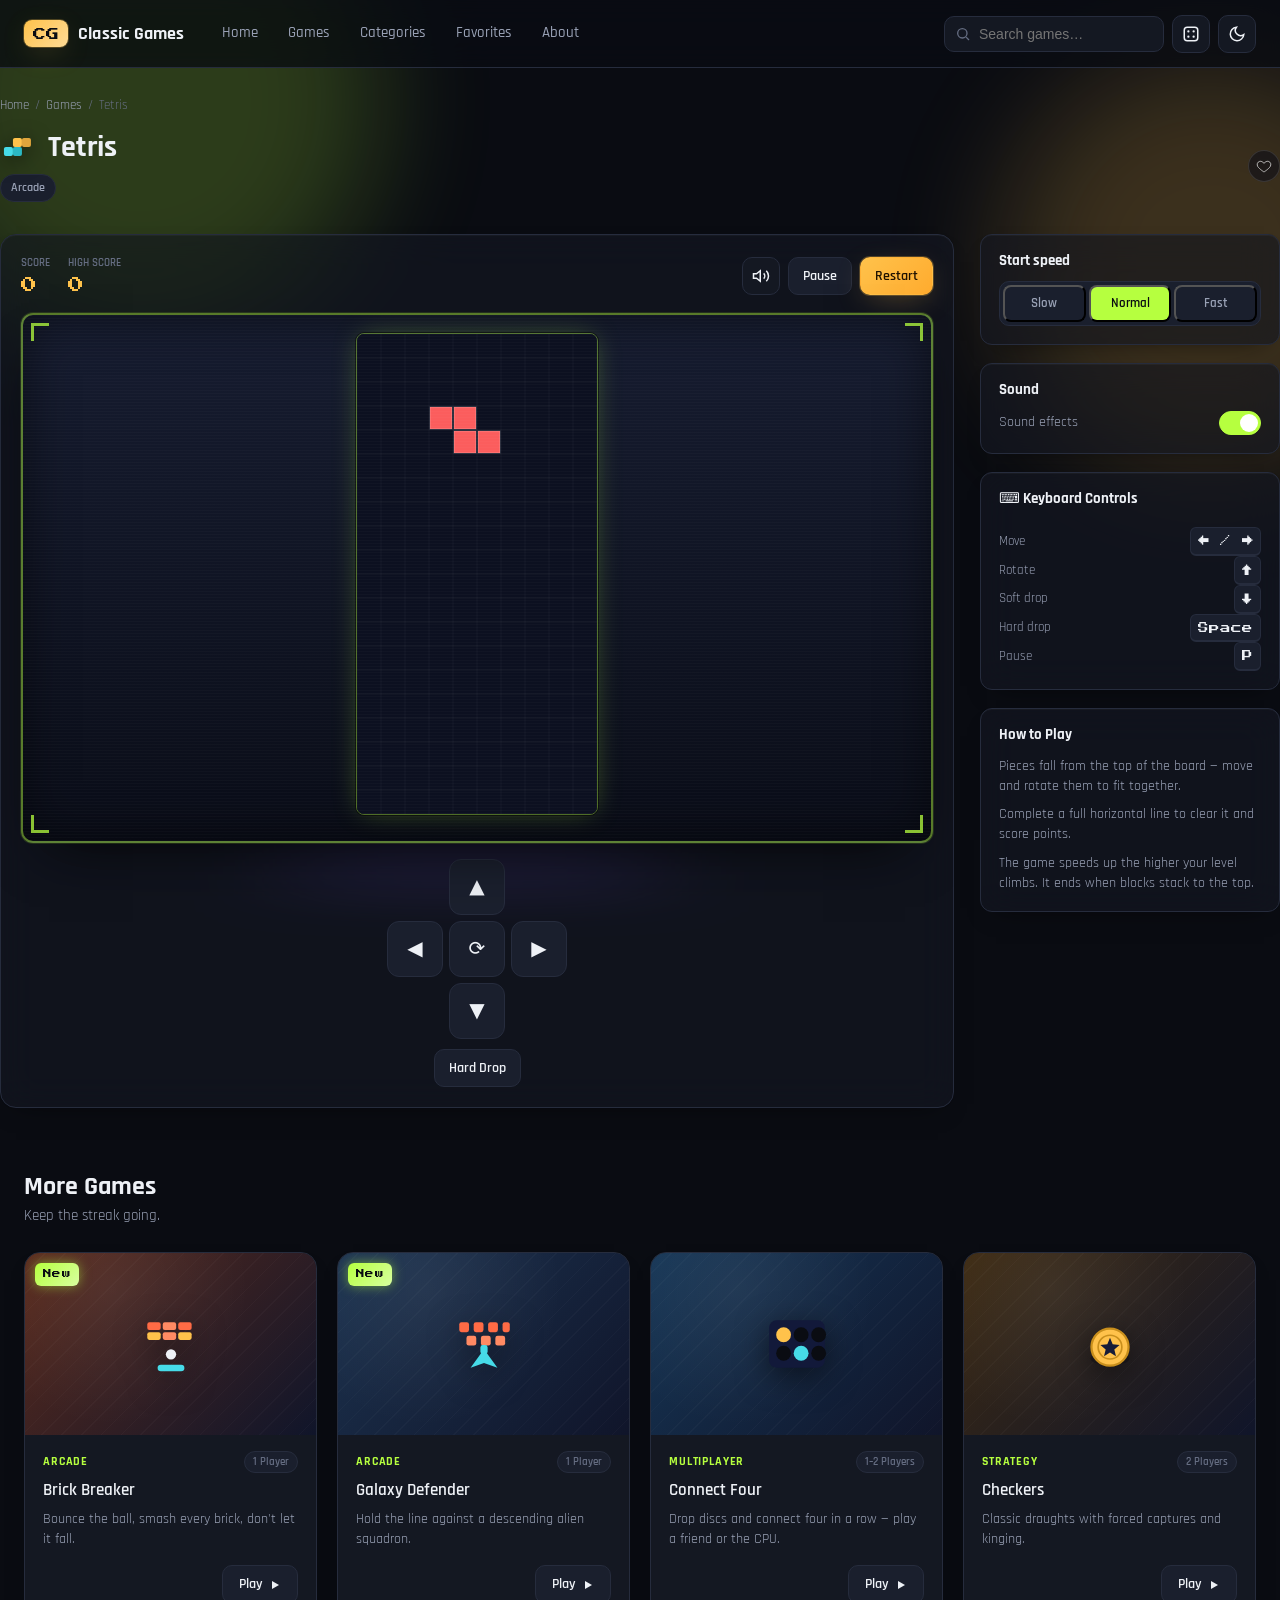
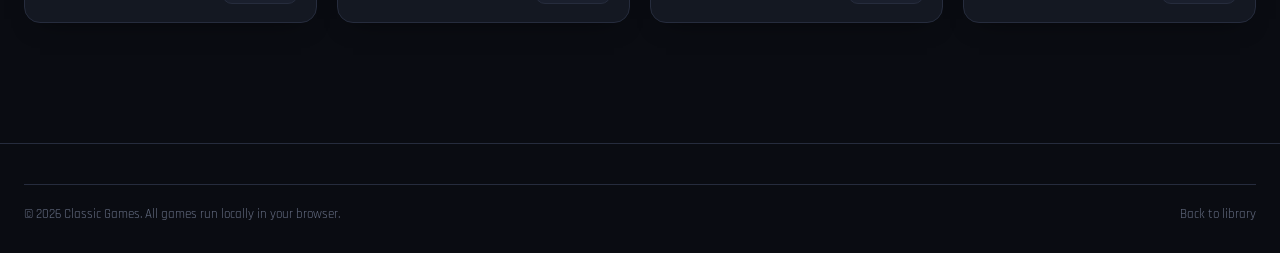
==== commit fe3c7f02: "Add files via upload" ====
--- a/game.html
+++ b/game.html
@@ -45,6 +45,7 @@
   --shadow-glow-gold: 0 0 0 1px rgba(255,194,75,0.25), 0 8px 30px -8px rgba(255,194,75,0.35);
   --shadow-glow-violet: 0 0 0 1px rgba(182,255,63,0.3), 0 8px 30px -8px rgba(182,255,63,0.3);
   --shadow-card: 0 1px 0 rgba(255,255,255,0.03) inset, 0 12px 24px -16px rgba(0,0,0,0.6);
+  --surface-glass: rgba(20, 24, 34, 0.66);
 
   --font-display: 'Rajdhani', system-ui, sans-serif;
   --font-body: 'Rajdhani', system-ui, sans-serif;
@@ -64,21 +65,42 @@
   --text-muted: #55597d;
   --text-faint: #8b8eab;
   --shadow-card: 0 1px 0 rgba(255,255,255,0.6) inset, 0 12px 24px -16px rgba(30,20,80,0.18);
+  --surface-glass: rgba(255, 255, 255, 0.62);
 }
 
 *, *::before, *::after{ box-sizing: border-box; }
-html{ scroll-behavior: smooth; }
+html{ scroll-behavior: smooth; overflow-x: hidden; }
 body{
   margin: 0;
-  background: radial-gradient(1200px 600px at 15% -10%, rgba(182,255,63,0.10), transparent 60%),
-              radial-gradient(1000px 500px at 100% 0%, rgba(255,194,75,0.10), transparent 55%),
-              var(--bg);
+  overflow-x: hidden;
+  background: var(--bg);
   color: var(--text);
   font-family: var(--font-body);
   line-height: 1.5;
   -webkit-font-smoothing: antialiased;
   min-height: 100vh;
 }
+
+/* Slow-drifting aurora wash behind everything — a quiet ambient backdrop.
+   Blurred, animated full-viewport layers are expensive to composite on phone
+   GPUs, so this is a desktop/tablet-only touch — switched off below 760px. */
+.aurora{ position: fixed; inset: 0; z-index: -1; overflow: hidden; pointer-events: none; }
+.aurora span{
+  position: absolute; border-radius: 50%; filter: blur(60px); opacity: 0.2;
+  animation: aurora-drift ease-in-out infinite;
+  will-change: transform;
+}
+.aurora span:nth-child(1){ width: 480px; height: 480px; background: var(--neon); top: -140px; left: -100px; animation-duration: 26s; }
+.aurora span:nth-child(2){ width: 420px; height: 420px; background: var(--gold); top: 6%; right: -140px; animation-duration: 32s; animation-delay: -8s; }
+.aurora span:nth-child(3){ width: 380px; height: 380px; background: var(--violet); bottom: -160px; left: 22%; animation-duration: 36s; animation-delay: -16s; }
+@keyframes aurora-drift{
+  0%, 100%{ transform: translate(0, 0) scale(1); }
+  33%{ transform: translate(60px, 40px) scale(1.12); }
+  66%{ transform: translate(-40px, 55px) scale(0.94); }
+}
+[data-theme="light"] .aurora span{ opacity: 0.12; }
+@media (max-width: 760px){ .aurora{ display: none; } }
+@media (prefers-reduced-motion: reduce){ .aurora span{ animation: none; } }
 img{ max-width: 100%; display: block; }
 a{ color: inherit; text-decoration: none; }
 button{ font: inherit; color: inherit; }
@@ -135,9 +157,9 @@
 .main-nav a:hover{ color: var(--neon); background: var(--surface); }
 .main-nav a.active{ color: var(--text); background: var(--surface-2); }
 
-.header-actions{ display: flex; align-items: center; gap: 8px; margin-left: auto; }
-
-.search-wrap{ position: relative; display: flex; align-items: center; }
+.header-actions{ display: flex; align-items: center; gap: 8px; margin-left: auto; min-width: 0; }
+
+.search-wrap{ position: relative; display: flex; align-items: center; min-width: 0; }
 .search-input{
   width: 220px; max-width: 40vw;
   background: var(--surface); border: 1px solid var(--surface-border);
@@ -189,7 +211,7 @@
   content: ""; position: absolute; inset: 0; z-index: -1; pointer-events: none;
   background-image: repeating-linear-gradient(115deg, rgba(182,255,63,0.035) 0 2px, transparent 2px 90px);
 }
-.hero .container{ display: grid; grid-template-columns: 1.1fr 0.9fr; gap: 56px; align-items: center; }
+.hero .container{ display: grid; grid-template-columns: minmax(0, 1.1fr) minmax(0, 0.9fr); gap: 56px; align-items: center; }
 .hero-eyebrow{
   display: inline-flex; align-items: center; gap: 8px;
   color: var(--gold); font-size: 13.5px; font-weight: 600; margin-bottom: 18px;
@@ -379,7 +401,7 @@
 
 /* ---------- Footer ---------- */
 .site-footer{ border-top: 1px solid var(--surface-border); margin-top: 60px; padding: 40px 0 30px; }
-.footer-grid{ display: grid; grid-template-columns: 1.4fr 1fr 1fr 1fr; gap: 32px; margin-bottom: 30px; }
+.footer-grid{ display: grid; grid-template-columns: minmax(0,1.4fr) minmax(0,1fr) minmax(0,1fr) minmax(0,1fr); gap: 32px; margin-bottom: 30px; }
 .footer-col h4{ font-size: 13.5px; margin-bottom: 12px; color: var(--text); }
 .footer-col p{ color: var(--text-muted); font-size: 13.5px; max-width: 32ch; }
 .footer-col ul li{ margin-bottom: 8px; }
@@ -407,10 +429,11 @@
   background: var(--surface-2); border: 1px solid var(--surface-border); color: var(--text-muted);
 }
 
-.game-layout{ display: grid; grid-template-columns: 1fr 300px; gap: 26px; padding: 24px 0 56px; align-items: start; }
+.game-layout{ display: grid; grid-template-columns: minmax(0, 1fr) 300px; gap: 26px; padding: 24px 0 56px; align-items: start; }
 
 .game-stage{
-  background: var(--surface); border: 1px solid var(--surface-border); border-radius: var(--radius-lg);
+  background: var(--surface-glass); backdrop-filter: blur(18px) saturate(140%); -webkit-backdrop-filter: blur(18px) saturate(140%);
+  border: 1px solid var(--surface-border); border-radius: var(--radius-lg);
   padding: 20px; box-shadow: var(--shadow-card);
 }
 .stage-topbar{ display: flex; align-items: center; justify-content: space-between; gap: 12px; margin-bottom: 16px; flex-wrap: wrap; }
@@ -480,7 +503,8 @@
 
 .side-panel{ display: flex; flex-direction: column; gap: 18px; }
 .panel-card{
-  background: var(--surface); border: 1px solid var(--surface-border); border-radius: var(--radius-md);
+  background: var(--surface-glass); backdrop-filter: blur(18px) saturate(140%); -webkit-backdrop-filter: blur(18px) saturate(140%);
+  border: 1px solid var(--surface-border); border-radius: var(--radius-md);
   padding: 18px; box-shadow: var(--shadow-card);
 }
 .panel-card h3{ font-size: 14.5px; margin-bottom: 12px; display: flex; align-items: center; gap: 8px; }
@@ -591,19 +615,34 @@
 
 /* ---------- Responsive ---------- */
 @media (max-width: 980px){
-  .hero .container{ grid-template-columns: 1fr; }
+  .hero .container{ grid-template-columns: minmax(0, 1fr); }
   .hero-screen{ order: -1; max-width: 420px; margin: 0 auto; }
-  .footer-grid{ grid-template-columns: 1fr 1fr; }
-  .game-layout{ grid-template-columns: 1fr; }
+  .footer-grid{ grid-template-columns: minmax(0,1fr) minmax(0,1fr); }
+  .game-layout{ grid-template-columns: minmax(0, 1fr); }
 }
 
 @media (max-width: 760px){
   .main-nav{ display: none; }
   .nav-toggle{ display: inline-flex; }
-  .search-input{ width: 150px; }
-  .game-grid{ grid-template-columns: 1fr; }
-  .footer-grid{ grid-template-columns: 1fr 1fr; gap: 22px; }
+  .header-actions{ gap: 6px; }
+  .search-input{ width: 108px; }
+  .search-input:focus{ width: 140px; }
+  #randomBtn{ display: none; } /* moved into the hamburger menu below, header has no room for it */
+  .game-grid{ grid-template-columns: minmax(0, 1fr); }
+  .footer-grid{ grid-template-columns: minmax(0,1fr) minmax(0,1fr); gap: 22px; }
   .hero{ padding: 34px 0 24px; }
+  /* backdrop-filter is expensive to composite on phone GPUs, especially across
+     several stacked panels — fall back to a plain solid surface on mobile. */
+  .game-stage, .panel-card{
+    backdrop-filter: none; -webkit-backdrop-filter: none;
+    background: var(--surface);
+  }
+}
+
+@media (max-width: 400px){
+  .brand-name{ display: none; } /* keep just the CG badge on very narrow phones */
+  .search-input{ width: 84px; }
+  .icon-btn{ width: 34px; height: 34px; }
 }
 
 .mobile-menu{
@@ -611,7 +650,11 @@
   background: var(--bg); padding: 20px; overflow-y: auto;
 }
 .mobile-menu.open{ display: block; }
-.mobile-menu a{ display: block; padding: 14px 6px; font-size: 17px; border-bottom: 1px solid var(--surface-border); }
+.mobile-menu a, .mobile-menu button{
+  display: block; width: 100%; padding: 14px 6px; font-size: 17px; text-align: left;
+  border: none; border-bottom: 1px solid var(--surface-border); background: none; color: var(--text);
+  font-family: var(--font-body); cursor: pointer;
+}
 
 .skip-link{
   position: absolute; left: -999px; top: 0; background: var(--gold); color: #201200;
@@ -622,6 +665,7 @@
 </style>
 </head>
 <body>
+<div class="aurora" aria-hidden="true"><span></span><span></span><span></span></div>
 <a href="#main" class="skip-link">Skip to content</a>
 
 <header class="site-header">
@@ -661,6 +705,7 @@
   <a href="index.html#categories">Categories</a>
   <a href="index.html#favorites">Favorites</a>
   <a href="index.html#about">About</a>
+  <button type="button" id="mobileRandomBtn">🎲 Random Game</button>
 </div>
 
 <main id="main">
@@ -3742,6 +3787,12 @@
     const pick = others[Math.floor(Math.random() * others.length)];
     window.location.href = `game.html?id=${pick.id}`;
   });
+  const mobileRandomBtn = document.getElementById("mobileRandomBtn");
+  if (mobileRandomBtn) mobileRandomBtn.addEventListener("click", () => {
+    const others = GAMES_DATA.filter(g => g.id !== gameId);
+    const pick = others[Math.floor(Math.random() * others.length)];
+    window.location.href = `game.html?id=${pick.id}`;
+  });
 
   /* ---------- header text ---------- */
   document.title = `${game.title} — Classic Games`;
@@ -3770,16 +3821,17 @@
   /* ---------- sound ---------- */
   const soundToggle = document.getElementById("soundToggle");
   const muteBtn = document.getElementById("muteBtn");
+  let sfxMuted = Store.isMuted(); // session source of truth — Store is persistence, not the live state
   function refreshMuteUI(){
-    const muted = Store.isMuted();
-    soundToggle.checked = !muted;
-    muteBtn.innerHTML = muted
+    soundToggle.checked = !sfxMuted;
+    muteBtn.innerHTML = sfxMuted
       ? '<svg viewBox="0 0 24 24" fill="none" stroke="currentColor" stroke-width="2"><polygon points="11 5 6 9 2 9 2 15 6 15 11 19 11 5"/><line x1="23" y1="9" x2="17" y2="15"/><line x1="17" y1="9" x2="23" y2="15"/></svg>'
       : '<svg viewBox="0 0 24 24" fill="none" stroke="currentColor" stroke-width="2"><polygon points="11 5 6 9 2 9 2 15 6 15 11 19 11 5"/><path d="M15.54 8.46a5 5 0 0 1 0 7.07"/><path d="M19.07 4.93a10 10 0 0 1 0 14.14"/></svg>';
   }
+  function setSfxMuted(muted){ sfxMuted = muted; Store.setMuted(muted); refreshMuteUI(); }
   refreshMuteUI();
-  soundToggle.addEventListener("change", () => { Store.setMuted(!soundToggle.checked); refreshMuteUI(); });
-  muteBtn.addEventListener("click", () => { Store.setMuted(!Store.isMuted()); refreshMuteUI(); });
+  soundToggle.addEventListener("change", () => setSfxMuted(!soundToggle.checked));
+  muteBtn.addEventListener("click", () => setSfxMuted(!sfxMuted));
 
   /* ---------- difficulty ---------- */
   const difficultyCard = document.getElementById("difficultyCard");
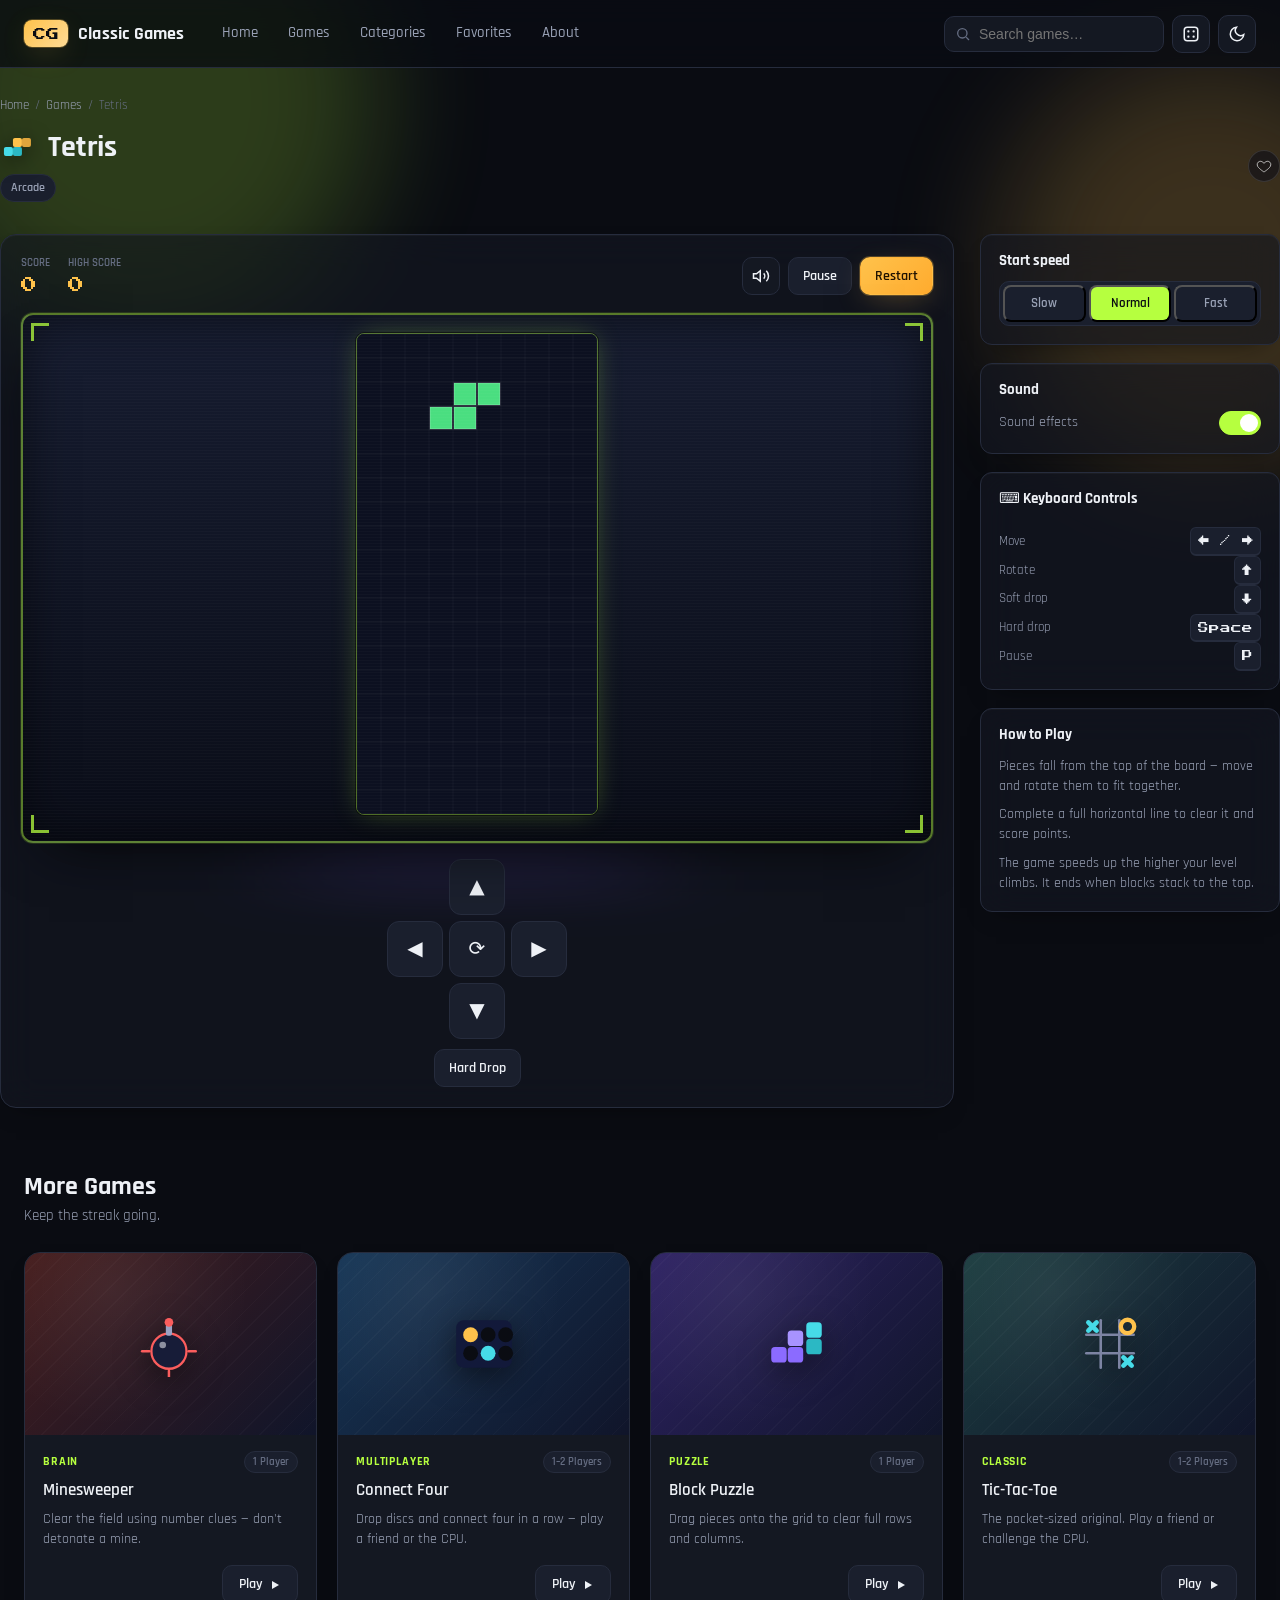
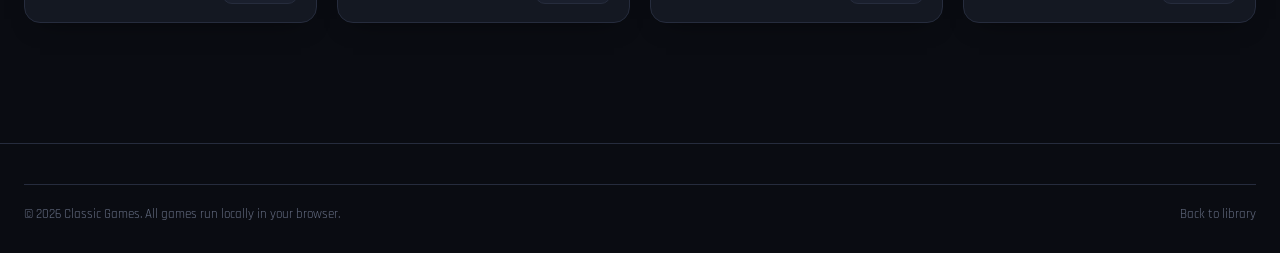
==== commit 529ae551: "Add files via upload" ====
--- a/game.html
+++ b/game.html
@@ -5,664 +5,7 @@
 <meta name="viewport" content="width=device-width, initial-scale=1.0, maximum-scale=1.0">
 <title>Classic Games</title>
 <link rel="icon" href="data:image/svg+xml,<svg xmlns=%22http://www.w3.org/2000/svg%22 viewBox=%220 0 100 100%22><text y=%22.9em%22 font-size=%2290%22>🕹️</text></svg>">
-<style>
-/* =========================================================
-   CLASSIC GAMES — design tokens
-   Palette: near-black gaming HUD, amber marquee glow (brand/CTA),
-   acid-neon accent (hover/active states) — nodding to the
-   Rajdhani-forward, high-contrast gamer aesthetic of the brief.
-   Type: Rajdhani for everything (headings, UI, body) — one
-         confident, angular gaming face — plus Press Start 2P
-         used sparingly for the wordmark + score readouts,
-         grounded in real arcade scoreboards, not decor.
-   ========================================================= */
-
-@import url('https://fonts.googleapis.com/css2?family=Rajdhani:wght@400;500;600;700&family=Inter:wght@400;500;600&family=Press+Start+2P&display=swap');
-
-:root{
-  --bg: #0a0c12;
-  --bg-soft: #0d1018;
-  --surface: #141822;
-  --surface-2: #1a1f2d;
-  --surface-border: #262c3d;
-  --text: #eef1f6;
-  --text-muted: #99a1b5;
-  --text-faint: #656d82;
-
-  --gold: #ffc24b;
-  --gold-soft: #ffdb96;
-  --violet: #8b6bff;
-  --cyan: #46dbe8;
-  --neon: #b6ff3f;
-  --neon-soft: #d8ffa0;
-  --green: #4ade80;
-  --red: #fb5d5d;
-
-  --radius-lg: 16px;
-  --radius-md: 12px;
-  --radius-sm: 7px;
-
-  --shadow-glow-gold: 0 0 0 1px rgba(255,194,75,0.25), 0 8px 30px -8px rgba(255,194,75,0.35);
-  --shadow-glow-violet: 0 0 0 1px rgba(182,255,63,0.3), 0 8px 30px -8px rgba(182,255,63,0.3);
-  --shadow-card: 0 1px 0 rgba(255,255,255,0.03) inset, 0 12px 24px -16px rgba(0,0,0,0.6);
-  --surface-glass: rgba(20, 24, 34, 0.66);
-
-  --font-display: 'Rajdhani', system-ui, sans-serif;
-  --font-body: 'Rajdhani', system-ui, sans-serif;
-  --font-pixel: 'Press Start 2P', monospace;
-
-  --header-h: 68px;
-  --max-w: 1280px;
-}
-
-[data-theme="light"]{
-  --bg: #f5f4fb;
-  --bg-soft: #efeef9;
-  --surface: #ffffff;
-  --surface-2: #f2f1fb;
-  --surface-border: #e1e0f2;
-  --text: #1a1c2e;
-  --text-muted: #55597d;
-  --text-faint: #8b8eab;
-  --shadow-card: 0 1px 0 rgba(255,255,255,0.6) inset, 0 12px 24px -16px rgba(30,20,80,0.18);
-  --surface-glass: rgba(255, 255, 255, 0.62);
-}
-
-*, *::before, *::after{ box-sizing: border-box; }
-html{ scroll-behavior: smooth; overflow-x: hidden; }
-body{
-  margin: 0;
-  overflow-x: hidden;
-  background: var(--bg);
-  color: var(--text);
-  font-family: var(--font-body);
-  line-height: 1.5;
-  -webkit-font-smoothing: antialiased;
-  min-height: 100vh;
-}
-
-/* Slow-drifting aurora wash behind everything — a quiet ambient backdrop.
-   Blurred, animated full-viewport layers are expensive to composite on phone
-   GPUs, so this is a desktop/tablet-only touch — switched off below 760px. */
-.aurora{ position: fixed; inset: 0; z-index: -1; overflow: hidden; pointer-events: none; }
-.aurora span{
-  position: absolute; border-radius: 50%; filter: blur(60px); opacity: 0.2;
-  animation: aurora-drift ease-in-out infinite;
-  will-change: transform;
-}
-.aurora span:nth-child(1){ width: 480px; height: 480px; background: var(--neon); top: -140px; left: -100px; animation-duration: 26s; }
-.aurora span:nth-child(2){ width: 420px; height: 420px; background: var(--gold); top: 6%; right: -140px; animation-duration: 32s; animation-delay: -8s; }
-.aurora span:nth-child(3){ width: 380px; height: 380px; background: var(--violet); bottom: -160px; left: 22%; animation-duration: 36s; animation-delay: -16s; }
-@keyframes aurora-drift{
-  0%, 100%{ transform: translate(0, 0) scale(1); }
-  33%{ transform: translate(60px, 40px) scale(1.12); }
-  66%{ transform: translate(-40px, 55px) scale(0.94); }
-}
-[data-theme="light"] .aurora span{ opacity: 0.12; }
-@media (max-width: 760px){ .aurora{ display: none; } }
-@media (prefers-reduced-motion: reduce){ .aurora span{ animation: none; } }
-img{ max-width: 100%; display: block; }
-a{ color: inherit; text-decoration: none; }
-button{ font: inherit; color: inherit; }
-ul{ margin: 0; padding: 0; list-style: none; }
-h1,h2,h3,h4{ font-family: var(--font-display); margin: 0; line-height: 1.15; }
-p{ margin: 0; }
-
-@media (prefers-reduced-motion: reduce){
-  *{ animation-duration: 0.001ms !important; animation-iteration-count: 1 !important; transition-duration: 0.001ms !important; scroll-behavior: auto !important; }
-}
-
-:focus-visible{
-  outline: 2px solid var(--cyan);
-  outline-offset: 2px;
-  border-radius: 4px;
-}
-
-.container{ max-width: var(--max-w); margin: 0 auto; padding: 0 24px; }
-.visually-hidden{
-  position: absolute; width: 1px; height: 1px; margin: -1px; padding: 0;
-  overflow: hidden; clip: rect(0,0,0,0); white-space: nowrap; border: 0;
-}
-
-/* ---------- Header / Nav ---------- */
-.site-header{
-  position: sticky; top: 0; z-index: 100;
-  height: var(--header-h);
-  display: flex; align-items: center;
-  background: color-mix(in srgb, var(--bg) 78%, transparent);
-  backdrop-filter: blur(14px) saturate(140%);
-  border-bottom: 1px solid var(--surface-border);
-}
-.site-header .container{ display: flex; align-items: center; gap: 20px; width: 100%; }
-
-.brand{ display: flex; align-items: center; gap: 10px; flex-shrink: 0; }
-.brand-mark{
-  font-family: var(--font-pixel);
-  font-size: 13px;
-  color: var(--bg);
-  background: linear-gradient(135deg, var(--gold), var(--gold-soft));
-  padding: 8px 9px 6px;
-  border-radius: 8px;
-  box-shadow: var(--shadow-glow-gold);
-  line-height: 1;
-}
-.brand-name{ font-family: var(--font-display); font-weight: 700; font-size: 18px; letter-spacing: 0.2px; }
-
-.main-nav{ display: flex; align-items: center; gap: 4px; margin-left: 4px; }
-.main-nav a{
-  padding: 9px 13px; border-radius: 10px; font-size: 14.5px; font-weight: 500;
-  color: var(--text-muted); transition: color .18s ease, background .18s ease;
-  white-space: nowrap;
-}
-.main-nav a:hover{ color: var(--neon); background: var(--surface); }
-.main-nav a.active{ color: var(--text); background: var(--surface-2); }
-
-.header-actions{ display: flex; align-items: center; gap: 8px; margin-left: auto; min-width: 0; }
-
-.search-wrap{ position: relative; display: flex; align-items: center; min-width: 0; }
-.search-input{
-  width: 220px; max-width: 40vw;
-  background: var(--surface); border: 1px solid var(--surface-border);
-  color: var(--text); border-radius: 10px;
-  padding: 9px 12px 9px 34px; font-size: 14px;
-  transition: width .2s ease, border-color .2s ease;
-}
-.search-input:focus{ border-color: var(--neon); width: 260px; }
-.search-icon{ position: absolute; left: 11px; width: 16px; height: 16px; color: var(--text-faint); pointer-events: none; }
-
-.icon-btn{
-  display: inline-flex; align-items: center; justify-content: center;
-  width: 38px; height: 38px; border-radius: 10px;
-  background: var(--surface); border: 1px solid var(--surface-border);
-  cursor: pointer; transition: background .18s ease, transform .12s ease, border-color .18s ease;
-}
-.icon-btn:hover{ background: var(--surface-2); border-color: var(--neon); }
-.icon-btn:active{ transform: scale(0.94); }
-.icon-btn svg{ width: 18px; height: 18px; }
-
-.nav-toggle{ display: none; }
-
-/* ---------- Buttons ---------- */
-.btn{
-  display: inline-flex; align-items: center; justify-content: center; gap: 8px;
-  padding: 12px 22px; border-radius: 12px; font-weight: 600; font-size: 15px;
-  cursor: pointer; border: 1px solid transparent; transition: transform .15s ease, box-shadow .2s ease, background .2s ease, border-color .2s ease;
-  white-space: nowrap;
-}
-.btn:active{ transform: translateY(1px) scale(0.99); }
-.btn-primary{
-  background: linear-gradient(135deg, var(--gold), #ffab2e);
-  color: #201200; box-shadow: var(--shadow-glow-gold);
-}
-.btn-primary:hover{ box-shadow: 0 0 0 1px rgba(255,194,75,0.4), 0 12px 34px -8px rgba(255,194,75,0.55); }
-.btn-secondary{
-  background: var(--surface-2); color: var(--text); border-color: var(--surface-border);
-}
-.btn-secondary:hover{ border-color: var(--neon); }
-.btn-ghost{ background: transparent; color: var(--text-muted); border-color: var(--surface-border); }
-.btn-ghost:hover{ color: var(--text); border-color: var(--neon); }
-.btn-sm{ padding: 8px 14px; font-size: 13.5px; border-radius: 10px; }
-.btn-block{ width: 100%; }
-.btn[disabled]{ opacity: 0.45; cursor: not-allowed; }
-
-/* ---------- Hero ---------- */
-.hero{ padding: 56px 0 40px; position: relative; overflow: hidden; }
-.hero::before{
-  content: ""; position: absolute; inset: 0; z-index: -1; pointer-events: none;
-  background-image: repeating-linear-gradient(115deg, rgba(182,255,63,0.035) 0 2px, transparent 2px 90px);
-}
-.hero .container{ display: grid; grid-template-columns: minmax(0, 1.1fr) minmax(0, 0.9fr); gap: 56px; align-items: center; }
-.hero-eyebrow{
-  display: inline-flex; align-items: center; gap: 8px;
-  color: var(--gold); font-size: 13.5px; font-weight: 600; margin-bottom: 18px;
-}
-.hero-eyebrow .dot{ width: 7px; height: 7px; border-radius: 50%; background: var(--gold); box-shadow: 0 0 10px var(--gold); }
-.hero h1{
-  font-size: clamp(38px, 5.4vw, 62px); font-weight: 700; letter-spacing: -0.5px;
-  margin-bottom: 18px;
-}
-.hero h1 .accent{ color: var(--gold); }
-.hero-tagline{ font-size: 19px; color: var(--text-muted); max-width: 46ch; margin-bottom: 28px; }
-.hero-cta{ display: flex; gap: 12px; flex-wrap: wrap; }
-.hero-stats{ display: flex; gap: 12px; margin-top: 36px; flex-wrap: wrap; }
-.hero-stat{
-  background: var(--surface); border: 1px solid var(--surface-border); border-radius: var(--radius-md);
-  padding: 12px 18px; min-width: 108px;
-}
-.hero-stat b{ display: block; font-family: var(--font-display); font-size: 22px; color: var(--neon); }
-.hero-stat span{ font-size: 12px; color: var(--text-faint); }
-
-/* Arcade "screen" visual: animated falling-block grid, grounded in Tetris */
-.hero-screen{
-  position: relative; aspect-ratio: 4/3; border-radius: 22px; overflow: hidden;
-  background: linear-gradient(180deg, #0f1424, #05070f);
-  border: 2px solid rgba(182,255,63,0.4);
-  box-shadow: 0 0 0 8px var(--surface), 0 0 0 9px rgba(182,255,63,0.2), 0 0 40px -12px rgba(182,255,63,0.3), 0 30px 60px -20px rgba(0,0,0,0.7);
-}
-.hero-screen::before{
-  content: ""; position: absolute; inset: 0;
-  background: repeating-linear-gradient(0deg, rgba(255,255,255,0.035) 0 1px, transparent 1px 26px),
-              repeating-linear-gradient(90deg, rgba(255,255,255,0.035) 0 1px, transparent 1px 26px);
-}
-.hero-screen::after{
-  content: ""; position: absolute; inset: 10px; pointer-events: none; z-index: 2;
-  background:
-    linear-gradient(var(--neon), var(--neon)) top left / 20px 3px no-repeat,
-    linear-gradient(var(--neon), var(--neon)) top left / 3px 20px no-repeat,
-    linear-gradient(var(--neon), var(--neon)) top right / 20px 3px no-repeat,
-    linear-gradient(var(--neon), var(--neon)) top right / 3px 20px no-repeat,
-    linear-gradient(var(--neon), var(--neon)) bottom left / 20px 3px no-repeat,
-    linear-gradient(var(--neon), var(--neon)) bottom left / 3px 20px no-repeat,
-    linear-gradient(var(--neon), var(--neon)) bottom right / 20px 3px no-repeat,
-    linear-gradient(var(--neon), var(--neon)) bottom right / 3px 20px no-repeat;
-  opacity: 0.8;
-}
-.hero-screen .rec-badge{
-  position: absolute; top: 14px; left: 14px; z-index: 3; display: flex; align-items: center; gap: 6px;
-  font-family: var(--font-pixel); font-size: 9px; color: var(--neon); letter-spacing: 0.05em;
-}
-.hero-screen .rec-badge .dot{ width: 6px; height: 6px; border-radius: 50%; background: var(--red); box-shadow: 0 0 8px var(--red); animation: blink 1.4s ease-in-out infinite; }
-@keyframes blink{ 0%,100%{ opacity: 1; } 50%{ opacity: 0.25; } }
-.hero-block{
-  position: absolute; width: 26px; height: 26px; border-radius: 5px;
-  animation: fall linear infinite;
-  box-shadow: inset 0 0 0 2px rgba(255,255,255,0.15);
-}
-@keyframes fall{
-  0%{ transform: translateY(-40px); opacity: 0; }
-  8%{ opacity: 1; }
-  100%{ transform: translateY(340px); opacity: 0; }
-}
-.hero-screen .glow-bar{
-  position: absolute; bottom: 0; left: 0; right: 0; height: 40%;
-  background: linear-gradient(180deg, transparent, rgba(255,194,75,0.12));
-}
-
-/* Scrolling game-name ticker beneath the header — arcade marquee touch */
-.ticker{
-  border-bottom: 1px solid var(--surface-border); background: var(--bg-soft);
-  overflow: hidden; white-space: nowrap; padding: 9px 0;
-}
-.ticker-track{
-  display: inline-flex; gap: 36px; animation: ticker-scroll 32s linear infinite;
-  font-family: var(--font-pixel); font-size: 10.5px; letter-spacing: 0.06em; color: var(--text-faint);
-}
-.ticker-track span{ display: inline-flex; align-items: center; gap: 10px; }
-.ticker-track span::after{ content: "◆"; color: var(--neon); font-size: 8px; margin-left: 26px; }
-@keyframes ticker-scroll{ from{ transform: translateX(0); } to{ transform: translateX(-50%); } }
-@media (prefers-reduced-motion: reduce){ .ticker-track{ animation: none; } }
-
-/* ---------- Section headers ---------- */
-.section{ padding: 48px 0; }
-.section-head{
-  display: flex; align-items: flex-end; justify-content: space-between; gap: 20px;
-  margin-bottom: 24px; flex-wrap: wrap;
-}
-.section-head h2{ font-size: 26px; font-weight: 700; }
-.section-head p{ color: var(--text-muted); font-size: 14.5px; margin-top: 4px; }
-
-/* ---------- Category chips ---------- */
-.chip-row{ display: flex; gap: 10px; flex-wrap: wrap; margin-bottom: 28px; }
-.chip{
-  display: inline-flex; align-items: center; gap: 7px;
-  padding: 9px 16px; border-radius: 100px; font-size: 14px; font-weight: 500;
-  background: var(--surface); border: 1px solid var(--surface-border); color: var(--text-muted);
-  cursor: pointer; transition: all .16s ease;
-}
-.chip:hover{ color: var(--text); border-color: var(--neon); }
-.chip.active{
-  background: linear-gradient(135deg, rgba(182,255,63,0.2), rgba(182,255,63,0.06));
-  border-color: var(--neon); color: var(--text);
-}
-
-/* ---------- Game grid & cards ---------- */
-.game-grid{
-  display: grid; grid-template-columns: repeat(auto-fill, minmax(250px, 1fr)); gap: 20px;
-}
-.game-card{
-  --mx: 50%; --my: 40%; --rx: 0deg; --ry: 0deg;
-  background: var(--surface); border: 1px solid var(--surface-border); border-radius: var(--radius-lg);
-  overflow: hidden; display: flex; flex-direction: column; box-shadow: var(--shadow-card);
-  transition: transform .18s ease, border-color .2s ease, box-shadow .2s ease;
-  transform: perspective(800px) rotateX(var(--ry)) rotateY(var(--rx)) translateY(0);
-  position: relative;
-}
-.game-card::before{
-  content: ""; position: absolute; top: 0; left: 0; right: 0; height: 3px; z-index: 3;
-  background: linear-gradient(90deg, var(--neon), var(--gold));
-  transform: scaleX(0); transform-origin: left; transition: transform .25s ease;
-}
-.game-card::after{
-  content: ""; position: absolute; inset: 0; z-index: 2; pointer-events: none; opacity: 0;
-  background: radial-gradient(circle at var(--mx) var(--my), rgba(255,255,255,0.10), transparent 55%);
-  transition: opacity .2s ease;
-}
-.game-card:hover::before{ transform: scaleX(1); }
-.game-card:hover::after{ opacity: 1; }
-.game-card:hover{
-  transform: perspective(800px) rotateX(var(--ry)) rotateY(var(--rx)) translateY(-6px);
-  border-color: var(--neon); box-shadow: var(--shadow-glow-violet);
-}
-@media (prefers-reduced-motion: reduce){ .game-card{ transform: none !important; } }
-.new-badge{
-  position: absolute; top: 10px; left: 10px; z-index: 2;
-  font-family: var(--font-pixel); font-size: 8.5px; letter-spacing: 0.04em; color: #0a0c12;
-  background: linear-gradient(135deg, var(--neon), var(--neon-soft));
-  padding: 5px 8px; border-radius: 6px; box-shadow: 0 0 12px rgba(182,255,63,0.5);
-}
-.game-thumb{
-  aspect-ratio: 16/10; position: relative; display: flex; align-items: center; justify-content: center;
-  overflow: hidden;
-
-}
-.game-thumb::before{
-  content: ""; position: absolute; inset: 0;
-  background-image: radial-gradient(circle at 30% 20%, rgba(255,255,255,0.06), transparent 55%),
-                     repeating-linear-gradient(135deg, rgba(255,255,255,0.025) 0 1px, transparent 1px 14px);
-}
-.game-thumb .thumb-icon{ position: relative; z-index: 1; filter: drop-shadow(0 8px 16px rgba(0,0,0,0.55)); transition: transform .25s ease; }
-.game-thumb .thumb-icon svg{ width: 66px; height: 66px; display: block; }
-.game-card:hover .thumb-icon{ transform: scale(1.08) translateY(-2px); }
-.fav-btn{
-  position: absolute; top: 10px; right: 10px; z-index: 2;
-  width: 32px; height: 32px; border-radius: 50%;
-  background: rgba(10,12,24,0.55); border: 1px solid rgba(255,255,255,0.12);
-  display: flex; align-items: center; justify-content: center; cursor: pointer;
-  backdrop-filter: blur(4px); transition: background .16s ease, transform .12s ease;
-}
-.fav-btn:hover{ transform: scale(1.08); }
-.fav-btn svg{ width: 16px; height: 16px; stroke: #fff; fill: none; transition: fill .16s ease, stroke .16s ease; }
-.fav-btn.is-fav svg{ fill: var(--gold); stroke: var(--gold); }
-
-.game-info{ padding: 16px 18px 18px; display: flex; flex-direction: column; gap: 8px; flex: 1; }
-.game-info-top{ display: flex; align-items: center; justify-content: space-between; gap: 8px; }
-.game-cat-tag{ font-size: 12px; font-weight: 700; color: var(--neon); text-transform: uppercase; letter-spacing: 0.07em; }
-.players-tag{
-  font-size: 11px; font-weight: 600; color: var(--text-faint);
-  background: var(--surface-2); border: 1px solid var(--surface-border);
-  padding: 2px 8px; border-radius: 100px; white-space: nowrap;
-}
-.game-info h3{ font-size: 17px; font-weight: 600; }
-.game-info p{ font-size: 13.5px; color: var(--text-muted); flex: 1; }
-.game-card-foot{ display: flex; align-items: center; justify-content: space-between; margin-top: 8px; gap: 10px; }
-.game-play-btn{
-  padding: 8px 16px; border-radius: 10px; font-size: 13.5px; font-weight: 600;
-  background: var(--surface-2); border: 1px solid var(--surface-border);
-  transition: all .16s ease; display: inline-flex; align-items: center; gap: 6px;
-}
-.game-card:hover .game-play-btn{ background: linear-gradient(135deg, var(--gold), #ffab2e); color: #201200; border-color: transparent; }
-.high-score-tag{ font-size: 11.5px; color: var(--text-faint); font-family: var(--font-pixel); }
-
-.empty-state{
-  text-align: center; padding: 60px 20px; color: var(--text-muted);
-  border: 1px dashed var(--surface-border); border-radius: var(--radius-lg);
-}
-.empty-state h3{ font-size: 18px; margin-bottom: 6px; color: var(--text); }
-
-/* ---------- Footer ---------- */
-.site-footer{ border-top: 1px solid var(--surface-border); margin-top: 60px; padding: 40px 0 30px; }
-.footer-grid{ display: grid; grid-template-columns: minmax(0,1.4fr) minmax(0,1fr) minmax(0,1fr) minmax(0,1fr); gap: 32px; margin-bottom: 30px; }
-.footer-col h4{ font-size: 13.5px; margin-bottom: 12px; color: var(--text); }
-.footer-col p{ color: var(--text-muted); font-size: 13.5px; max-width: 32ch; }
-.footer-col ul li{ margin-bottom: 8px; }
-.footer-col ul a{ font-size: 13.5px; color: var(--text-muted); transition: color .16s ease; }
-.footer-col ul a:hover{ color: var(--gold); }
-.footer-bottom{
-  display: flex; justify-content: space-between; align-items: center; flex-wrap: wrap; gap: 10px;
-  padding-top: 20px; border-top: 1px solid var(--surface-border); font-size: 12.5px; color: var(--text-faint);
-}
-
-/* =========================================================
-   GAME PAGE
-   ========================================================= */
-.game-page-head{ padding: 28px 0 8px; }
-.breadcrumb{ font-size: 13px; color: var(--text-faint); margin-bottom: 14px; display: flex; gap: 6px; align-items: center; }
-.breadcrumb a{ color: var(--text-muted); }
-.breadcrumb a:hover{ color: var(--gold); }
-.game-title-row{ display: flex; align-items: center; justify-content: space-between; gap: 16px; flex-wrap: wrap; }
-.game-title-row h1{ font-size: 30px; display: flex; align-items: center; gap: 12px; }
-.game-title-row .title-icon{ display: inline-flex; }
-.game-title-row .title-icon svg{ width: 36px; height: 36px; filter: drop-shadow(0 4px 10px rgba(0,0,0,0.5)); }
-.game-title-tags{ display: flex; gap: 8px; margin-top: 8px; }
-.tag-pill{
-  font-size: 12px; font-weight: 600; padding: 4px 10px; border-radius: 100px;
-  background: var(--surface-2); border: 1px solid var(--surface-border); color: var(--text-muted);
-}
-
-.game-layout{ display: grid; grid-template-columns: minmax(0, 1fr) 300px; gap: 26px; padding: 24px 0 56px; align-items: start; }
-
-.game-stage{
-  background: var(--surface-glass); backdrop-filter: blur(18px) saturate(140%); -webkit-backdrop-filter: blur(18px) saturate(140%);
-  border: 1px solid var(--surface-border); border-radius: var(--radius-lg);
-  padding: 20px; box-shadow: var(--shadow-card);
-}
-.stage-topbar{ display: flex; align-items: center; justify-content: space-between; gap: 12px; margin-bottom: 16px; flex-wrap: wrap; }
-.score-cluster{ display: flex; gap: 18px; flex-wrap: wrap; }
-.score-box{ display: flex; flex-direction: column; gap: 2px; }
-.score-box .label{ font-size: 11px; color: var(--text-faint); font-weight: 600; }
-.score-box .value{ font-family: var(--font-pixel); font-size: 16px; color: var(--gold); }
-.stage-controls{ display: flex; gap: 8px; align-items: center; flex-wrap: wrap; }
-
-.game-canvas-wrap{
-  display: flex; align-items: center; justify-content: center;
-  background: linear-gradient(180deg, #161c30, #0a0d18);
-  border-radius: var(--radius-md); border: 2px solid rgba(182,255,63,0.45);
-  box-shadow: 0 0 0 1px rgba(182,255,63,0.12), inset 0 0 50px rgba(0,0,0,0.55), 0 25px 55px -28px rgba(0,0,0,0.9);
-  padding: 18px; min-height: 320px; position: relative; overflow: hidden;
-  touch-action: none;
-}
-.game-canvas-wrap::before{
-  content: ""; position: absolute; inset: 0; pointer-events: none; z-index: 2;
-  background-image: repeating-linear-gradient(180deg, rgba(255,255,255,0.02) 0 1px, transparent 1px 3px);
-}
-/* HUD corner brackets — a viewfinder frame echoing an arcade-cabinet screen bezel */
-.game-canvas-wrap::after{
-  content: ""; position: absolute; inset: 8px; pointer-events: none; z-index: 2;
-  background:
-    linear-gradient(var(--neon), var(--neon)) top left / 18px 3px no-repeat,
-    linear-gradient(var(--neon), var(--neon)) top left / 3px 18px no-repeat,
-    linear-gradient(var(--neon), var(--neon)) top right / 18px 3px no-repeat,
-    linear-gradient(var(--neon), var(--neon)) top right / 3px 18px no-repeat,
-    linear-gradient(var(--neon), var(--neon)) bottom left / 18px 3px no-repeat,
-    linear-gradient(var(--neon), var(--neon)) bottom left / 3px 18px no-repeat,
-    linear-gradient(var(--neon), var(--neon)) bottom right / 18px 3px no-repeat,
-    linear-gradient(var(--neon), var(--neon)) bottom right / 3px 18px no-repeat;
-  opacity: 0.75;
-}
-.game-canvas-wrap canvas{
-  max-width: 100%; height: auto; border-radius: 8px; position: relative; z-index: 1;
-  border: 1px solid rgba(182,255,63,0.4); box-shadow: 0 0 0 1px rgba(0,0,0,0.5), 0 0 28px -6px rgba(182,255,63,0.35);
-}
-
-.overlay-msg{
-  position: absolute; inset: 0; display: none; flex-direction: column; gap: 14px;
-  align-items: center; justify-content: center; text-align: center;
-  background: rgba(5,7,15,0.86); backdrop-filter: blur(3px); z-index: 5; padding: 20px;
-}
-.overlay-msg.show{ display: flex; }
-.overlay-msg h3{ font-size: 22px; }
-.overlay-msg p{ color: var(--text-muted); font-size: 14px; max-width: 34ch; }
-
-.touch-controls{ display: none; margin-top: 16px; }
-.touch-controls.active{ display: grid; }
-.dpad{
-  display: grid; grid-template-columns: 56px 56px 56px; grid-template-rows: 56px 56px 56px;
-  gap: 6px; justify-content: center; margin: 0 auto;
-}
-.dpad button{
-  background: var(--surface-2); border: 1px solid var(--surface-border); border-radius: 12px;
-  display: flex; align-items: center; justify-content: center; font-size: 20px; color: var(--text);
-}
-.dpad button:active{ background: var(--neon); color: #0a0c12; }
-.dpad .up{ grid-column: 2; grid-row: 1; }
-.dpad .left{ grid-column: 1; grid-row: 2; }
-.dpad .rotate{ grid-column: 2; grid-row: 2; }
-.dpad .right{ grid-column: 3; grid-row: 2; }
-.dpad .down{ grid-column: 2; grid-row: 3; }
-.touch-row{ display: flex; justify-content: center; gap: 10px; margin-top: 10px; flex-wrap: wrap; }
-
-.side-panel{ display: flex; flex-direction: column; gap: 18px; }
-.panel-card{
-  background: var(--surface-glass); backdrop-filter: blur(18px) saturate(140%); -webkit-backdrop-filter: blur(18px) saturate(140%);
-  border: 1px solid var(--surface-border); border-radius: var(--radius-md);
-  padding: 18px; box-shadow: var(--shadow-card);
-}
-.panel-card h3{ font-size: 14.5px; margin-bottom: 12px; display: flex; align-items: center; gap: 8px; }
-.field{ margin-bottom: 14px; }
-.field:last-child{ margin-bottom: 0; }
-.field label{ display: block; font-size: 12.5px; color: var(--text-muted); margin-bottom: 6px; font-weight: 500; }
-.select{
-  width: 100%; padding: 9px 12px; border-radius: 10px; background: var(--surface-2);
-  border: 1px solid var(--surface-border); color: var(--text); font-size: 14px;
-}
-.seg-group{ display: flex; background: var(--surface-2); border: 1px solid var(--surface-border); border-radius: 10px; padding: 3px; gap: 3px; }
-.seg-group button{
-  flex: 1; padding: 7px 8px; border-radius: 8px; font-size: 12.5px; font-weight: 600; background: transparent; color: var(--text-muted);
-}
-.seg-group button.active{ background: var(--neon); color: #0a0c12; }
-
-.kbd-list{ display: flex; flex-direction: column; gap: 8px; }
-.kbd-row{ display: flex; align-items: center; justify-content: space-between; font-size: 13px; color: var(--text-muted); }
-.kbd{
-  font-family: var(--font-pixel); font-size: 10.5px; background: var(--surface-2);
-  border: 1px solid var(--surface-border); border-bottom-width: 2px; padding: 5px 7px; border-radius: 6px; color: var(--text);
-}
-.instructions p{ font-size: 13.5px; color: var(--text-muted); margin-bottom: 8px; }
-.instructions p:last-child{ margin-bottom: 0; }
-
-.toggle-row{ display: flex; align-items: center; justify-content: space-between; }
-.switch{ position: relative; width: 42px; height: 24px; }
-.switch input{ opacity: 0; width: 0; height: 0; }
-.switch .track{
-  position: absolute; inset: 0; background: var(--surface-2); border: 1px solid var(--surface-border);
-  border-radius: 100px; transition: background .2s ease; cursor: pointer;
-}
-.switch .track::before{
-  content: ""; position: absolute; width: 18px; height: 18px; left: 2px; top: 2px;
-  background: var(--text-muted); border-radius: 50%; transition: transform .2s ease, background .2s ease;
-}
-.switch input:checked + .track{ background: var(--neon); border-color: var(--neon); }
-.switch input:checked + .track::before{ transform: translateX(18px); background: #fff; }
-
-/* Minesweeper / Tic-Tac-Toe / Connect4 / Checkers / Chess / Block puzzle grids */
-.grid-board{ display: grid; gap: 4px; }
-.cell{
-  display: flex; align-items: center; justify-content: center; user-select: none;
-  background: var(--surface-2); border: 1px solid var(--surface-border); border-radius: 6px;
-  font-weight: 700; cursor: pointer; transition: background .12s ease, transform .1s ease;
-}
-.cell:hover{ background: #262e50; }
-
-.ttt-board{ grid-template-columns: repeat(3, var(--cell, 84px)); grid-template-rows: repeat(3, var(--cell, 84px)); }
-.ttt-board .cell{ font-size: calc(var(--cell, 84px) * 0.48); font-family: var(--font-display); border-radius: 10px; }
-.ttt-board .cell.x{ color: var(--cyan); }
-.ttt-board .cell.o{ color: var(--gold); }
-.ttt-board .cell.win{ background: rgba(74,222,128,0.18); border-color: var(--green); }
-
-.c4-board{ background: #12193a; padding: 10px; border-radius: 14px; display: inline-grid; gap: min(1.6vw, 8px); grid-template-columns: repeat(7, var(--cell, 46px)); grid-template-rows: repeat(6, var(--cell, 46px)); }
-.c4-cell{
-  width: var(--cell, 46px); height: var(--cell, 46px); border-radius: 50%; background: #05070f;
-  border: 1px solid var(--surface-border); cursor: pointer; position: relative;
-}
-.c4-cell.p1::after, .c4-cell.p2::after{
-  content: ""; position: absolute; inset: 3px; border-radius: 50%;
-}
-.c4-cell.p1::after{ background: radial-gradient(circle at 32% 28%, #ffe6a8, var(--gold)); }
-.c4-cell.p2::after{ background: radial-gradient(circle at 32% 28%, #b9ffe9, var(--cyan)); }
-
-.ms-board{ display: inline-grid; gap: 2px; background: #05070f; padding: 8px; border-radius: 10px; }
-.ms-cell{
-  width: var(--cell, 28px); height: var(--cell, 28px); font-size: calc(var(--cell, 28px) * 0.46); border-radius: 4px;
-  background: var(--surface-2); border: 1px solid var(--surface-border);
-  display: flex; align-items: center; justify-content: center; cursor: pointer; font-weight: 700;
-}
-.ms-cell.open{ background: #0e1224; cursor: default; }
-.ms-cell.mine{ background: var(--red); }
-.ms-cell.flag{ color: var(--gold); }
-
-.chess-board{ display: inline-grid; grid-template-columns: repeat(8, var(--cell, 46px)); grid-template-rows: repeat(8, var(--cell, 46px)); border-radius: 10px; overflow: hidden; border: 1px solid var(--surface-border); }
-.chess-cell{ display: flex; align-items: center; justify-content: center; font-size: calc(var(--cell, 46px) * 0.64); cursor: pointer; position: relative; }
-.chess-cell.light{ background: #2b3260; }
-.chess-cell.dark{ background: #171c38; }
-.chess-cell.selected{ box-shadow: inset 0 0 0 3px var(--gold); }
-.chess-cell.move-hint::after{ content:""; width: 28%; height: 28%; border-radius: 50%; background: rgba(255,194,75,0.55); position: absolute; }
-.chess-cell.capture-hint{ box-shadow: inset 0 0 0 3px rgba(251,93,93,0.7); }
-.chess-cell.last-move{ background-color: rgba(182,255,63,0.28) !important; }
-.chess-cell.in-check{ background-color: rgba(251,93,93,0.5) !important; }
-
-.checkers-board{ display: inline-grid; grid-template-columns: repeat(8, var(--cell, 46px)); grid-template-rows: repeat(8, var(--cell, 46px)); border-radius: 10px; overflow: hidden; border: 1px solid var(--surface-border); }
-.checkers-cell{ display: flex; align-items: center; justify-content: center; cursor: default; position: relative; }
-.checkers-cell.light{ background: #2b3260; }
-.checkers-cell.dark{ background: #171c38; cursor: pointer; }
-.checkers-cell.selected{ box-shadow: inset 0 0 0 3px var(--gold); }
-.checkers-cell.move-hint::after{ content:""; width: 28%; height: 28%; border-radius: 50%; background: rgba(74,222,128,0.6); position: absolute; }
-.checker-piece{ width: calc(var(--cell, 46px) * 0.74); height: calc(var(--cell, 46px) * 0.74); border-radius: 50%; }
-.checker-piece.p1{ background: radial-gradient(circle at 32% 28%, #ffe6a8, var(--gold)); }
-.checker-piece.p2{ background: radial-gradient(circle at 32% 28%, #dfe4ff, #6b74b8); }
-.checker-piece.king::after{ content:"★"; display:flex; align-items:center; justify-content:center; height:100%; color:#3a2a00; font-size: calc(var(--cell, 46px) * 0.32); }
-
-.bp-board{ display: inline-grid; gap: 3px; background: #05070f; padding: 8px; border-radius: 10px; grid-template-columns: repeat(8, var(--cell, 34px)); grid-template-rows: repeat(8, var(--cell, 34px)); }
-.bp-cell{ width: var(--cell, 34px); height: var(--cell, 34px); border-radius: 5px; background: var(--surface-2); border: 1px solid var(--surface-border); }
-.bp-cell.filled{ background: linear-gradient(135deg, var(--violet), #6b4bff); border-color: transparent; }
-.bp-tray{ display: flex; gap: 14px; justify-content: center; margin-top: 16px; flex-wrap: wrap; }
-.bp-piece{ display: inline-grid; gap: 2px; padding: 6px; border-radius: 8px; cursor: grab; background: var(--surface-2); border: 1px solid var(--surface-border); }
-.bp-piece.dragging{ opacity: 0.5; }
-.bp-piece .pc{ width: 16px; height: 16px; border-radius: 3px; background: transparent; }
-.bp-piece .pc.on{ background: linear-gradient(135deg, var(--gold), #ffab2e); }
-.bp-piece.selected{ border-color: var(--gold); box-shadow: 0 0 0 2px rgba(255,194,75,0.3); }
-
-.more-games{ padding: 8px 0 60px; }
-
-/* ---------- Responsive ---------- */
-@media (max-width: 980px){
-  .hero .container{ grid-template-columns: minmax(0, 1fr); }
-  .hero-screen{ order: -1; max-width: 420px; margin: 0 auto; }
-  .footer-grid{ grid-template-columns: minmax(0,1fr) minmax(0,1fr); }
-  .game-layout{ grid-template-columns: minmax(0, 1fr); }
-}
-
-@media (max-width: 760px){
-  .main-nav{ display: none; }
-  .nav-toggle{ display: inline-flex; }
-  .header-actions{ gap: 6px; }
-  .search-input{ width: 108px; }
-  .search-input:focus{ width: 140px; }
-  #randomBtn{ display: none; } /* moved into the hamburger menu below, header has no room for it */
-  .game-grid{ grid-template-columns: minmax(0, 1fr); }
-  .footer-grid{ grid-template-columns: minmax(0,1fr) minmax(0,1fr); gap: 22px; }
-  .hero{ padding: 34px 0 24px; }
-  /* backdrop-filter is expensive to composite on phone GPUs, especially across
-     several stacked panels — fall back to a plain solid surface on mobile. */
-  .game-stage, .panel-card{
-    backdrop-filter: none; -webkit-backdrop-filter: none;
-    background: var(--surface);
-  }
-}
-
-@media (max-width: 400px){
-  .brand-name{ display: none; } /* keep just the CG badge on very narrow phones */
-  .search-input{ width: 84px; }
-  .icon-btn{ width: 34px; height: 34px; }
-}
-
-.mobile-menu{
-  display: none; position: fixed; inset: var(--header-h) 0 0 0; z-index: 90;
-  background: var(--bg); padding: 20px; overflow-y: auto;
-}
-.mobile-menu.open{ display: block; }
-.mobile-menu a, .mobile-menu button{
-  display: block; width: 100%; padding: 14px 6px; font-size: 17px; text-align: left;
-  border: none; border-bottom: 1px solid var(--surface-border); background: none; color: var(--text);
-  font-family: var(--font-body); cursor: pointer;
-}
-
-.skip-link{
-  position: absolute; left: -999px; top: 0; background: var(--gold); color: #201200;
-  padding: 10px 16px; border-radius: 0 0 10px 0; z-index: 200; font-weight: 600;
-}
-.skip-link:focus{ left: 0; }
-
-</style>
+<link rel="stylesheet" href="css/styles.css">
 </head>
 <body>
 <div class="aurora" aria-hidden="true"><span></span><span></span><span></span></div>
@@ -795,3224 +138,23 @@
       <a href="index.html">Back to library</a>
     </div>
   </div>
-</footer><script>
-/* ---- js/games-data.js ---- */
-/* Game metadata — single source of truth for cards, filters, and game pages.
-   Icons are hand-built inline SVG (duotone, brand palette) instead of emoji,
-   so thumbnails render identically everywhere and read as a matched set. */
+</footer>
 
-const ICONS = {
-  tetris: `<svg viewBox="0 0 64 64" fill="none"><rect x="7" y="30" width="16" height="16" rx="3.5" fill="#46dbe8"/><rect x="23" y="30" width="16" height="16" rx="3.5" fill="#2bb8c4"/><rect x="23" y="14" width="16" height="16" rx="3.5" fill="#ffc24b"/><rect x="39" y="14" width="16" height="16" rx="3.5" fill="#e0a53c"/></svg>`,
-  tictactoe: `<svg viewBox="0 0 64 64" fill="none"><g stroke="#7d84a3" stroke-width="2.5" stroke-linecap="round"><line x1="23" y1="9" x2="23" y2="55"/><line x1="41" y1="9" x2="41" y2="55"/><line x1="9" y1="23" x2="55" y2="23"/><line x1="9" y1="41" x2="55" y2="41"/></g><g stroke="#46dbe8" stroke-width="4.5" stroke-linecap="round"><line x1="11" y1="11" x2="19" y2="19"/><line x1="19" y1="11" x2="11" y2="19"/></g><circle cx="49" cy="15" r="6.5" fill="none" stroke="#ffc24b" stroke-width="4.2"/><g stroke="#46dbe8" stroke-width="4.5" stroke-linecap="round"><line x1="45" y1="45" x2="53" y2="53"/><line x1="53" y1="45" x2="45" y2="53"/></g></svg>`,
-  snake: `<svg viewBox="0 0 64 64" fill="none"><path d="M9 47 h10 v-11 h10 v-11 h10 v-11 h11" stroke="#4ade80" stroke-width="9.5" stroke-linecap="round" stroke-linejoin="round"/><circle cx="50" cy="14" r="6" fill="#c8ffde"/><circle cx="52.5" cy="12" r="1.3" fill="#0a0c12"/><circle cx="14" cy="51" r="3.2" fill="#ffc24b"/></svg>`,
-  blockpuzzle: `<svg viewBox="0 0 64 64" fill="none"><rect x="7" y="35" width="15" height="15" rx="3.5" fill="#8b6bff"/><rect x="23" y="35" width="15" height="15" rx="3.5" fill="#8b6bff"/><rect x="23" y="19" width="15" height="15" rx="3.5" fill="#a893ff"/><rect x="41" y="11" width="15" height="15" rx="3.5" fill="#46dbe8"/><rect x="41" y="27" width="15" height="15" rx="3.5" fill="#2bb8c4"/></svg>`,
-  chess: `<svg viewBox="0 0 64 64" fill="none"><g fill="#eef1f6"><rect x="16" y="9" width="6" height="8"/><rect x="29" y="9" width="6" height="8"/><rect x="42" y="9" width="6" height="8"/><rect x="16" y="9" width="32" height="5.5"/><path d="M19 17 L45 17 L39 33 L25 33 Z"/><rect x="23" y="33" width="18" height="8"/><path d="M17 50 L47 50 L42 42 L22 42 Z"/><rect x="12" y="50" width="40" height="6" rx="2"/></g></svg>`,
-  checkers: `<svg viewBox="0 0 64 64" fill="none"><ellipse cx="32" cy="46" rx="19" ry="6.5" fill="#0a0c12" opacity="0.4"/><circle cx="32" cy="35" r="18" fill="#ffc24b"/><circle cx="32" cy="35" r="18" fill="none" stroke="#c98f1c" stroke-width="2.2"/><circle cx="32" cy="35" r="11.5" fill="none" stroke="#c98f1c" stroke-width="1.6"/><path d="M32 26 l2.6 6.3 6.7.6-5.1 4.5 1.6 6.6-5.8-3.7-5.8 3.7 1.6-6.6-5.1-4.5 6.7-.6z" fill="#171c38"/></svg>`,
-  minesweeper: `<svg viewBox="0 0 64 64" fill="none"><circle cx="30" cy="39" r="17" fill="#171c38" stroke="#fb5d5d" stroke-width="2.2"/><rect x="27" y="13" width="6" height="11" rx="2" fill="#9aa1c4"/><circle cx="30" cy="11" r="4.2" fill="#fb5d5d"/><g stroke="#fb5d5d" stroke-width="2.4" stroke-linecap="round"><line x1="4" y1="39" x2="11" y2="39"/><line x1="49" y1="39" x2="56" y2="39"/><line x1="30" y1="58" x2="30" y2="65"/></g><circle cx="24" cy="33" r="3.2" fill="#eef1f6" opacity="0.55"/></svg>`,
-  connect4: `<svg viewBox="0 0 64 64" fill="none"><rect x="5" y="9" width="54" height="46" rx="7" fill="#12193a"/><circle cx="19" cy="23" r="7.2" fill="#ffc24b"/><circle cx="36" cy="23" r="7.2" fill="#0a0c12"/><circle cx="19" cy="41" r="7.2" fill="#0a0c12"/><circle cx="36" cy="41" r="7.2" fill="#46dbe8"/><circle cx="53" cy="23" r="7.2" fill="#0a0c12"/><circle cx="53" cy="41" r="7.2" fill="#0a0c12"/></svg>`,
-  brickbreaker: `<svg viewBox="0 0 64 64" fill="none"><rect x="9" y="11" width="13" height="7.5" rx="2" fill="#ff6b45"/><rect x="24" y="11" width="13" height="7.5" rx="2" fill="#ff8a63"/><rect x="39" y="11" width="13" height="7.5" rx="2" fill="#ff6b45"/><rect x="9" y="20.5" width="13" height="7.5" rx="2" fill="#ffc24b"/><rect x="24" y="20.5" width="13" height="7.5" rx="2" fill="#ff8a63"/><rect x="39" y="20.5" width="13" height="7.5" rx="2" fill="#ffc24b"/><circle cx="32" cy="42" r="5" fill="#eef1f6"/><rect x="19" y="52" width="26" height="6.5" rx="3.2" fill="#46dbe8"/></svg>`,
-  galaxydefender: `<svg viewBox="0 0 64 64" fill="none"><g fill="#ff6b45"><rect x="8" y="11" width="9.5" height="9.5" rx="2.2"/><rect x="22" y="11" width="9.5" height="9.5" rx="2.2"/><rect x="36" y="11" width="9.5" height="9.5" rx="2.2"/><rect x="50" y="11" width="7" height="9.5" rx="2.2"/></g><g fill="#ff8a63"><rect x="15" y="24" width="9.5" height="9.5" rx="2.2"/><rect x="29" y="24" width="9.5" height="9.5" rx="2.2"/><rect x="43" y="24" width="9.5" height="9.5" rx="2.2"/></g><path d="M32 37 L45 55 L32 50.5 L19 55 Z" fill="#46dbe8"/><rect x="28.5" y="33" width="7" height="9" rx="2.4" fill="#46dbe8"/></svg>`,
-  paddleduel: `<svg viewBox="0 0 64 64" fill="none"><line x1="32" y1="7" x2="32" y2="57" stroke="#2a3150" stroke-width="3" stroke-dasharray="4.5 5.5"/><rect x="7" y="19" width="6.5" height="19" rx="3.2" fill="#46dbe8"/><rect x="50.5" y="27" width="6.5" height="19" rx="3.2" fill="#ff6b45"/><circle cx="35" cy="29" r="4.6" fill="#eef1f6"/></svg>`
-};
-
-const GAMES_DATA = [
-  {
-    id: "tetris",
-    title: "Tetris",
-    icon: ICONS.tetris,
-    thumbGradient: "linear-gradient(135deg, #23315e, #10152a)",
-    category: "arcade",
-    categoryLabel: "Arcade",
-    players: "1 Player",
-    description: "Stack falling blocks, clear lines, and race the speed curve.",
-    longDescription: "The classic block-stacking arcade game. Rotate and drop tetrominoes to clear full rows before the stack reaches the top.",
-    hasDifficulty: true,
-    difficultyLabel: "Start speed",
-    difficultyOptions: [
-      { value: "slow", label: "Slow" },
-      { value: "normal", label: "Normal" },
-      { value: "fast", label: "Fast" }
-    ],
-    defaultDifficulty: "normal",
-    scoreLabel: "Score",
-    keyboard: [
-      ["← / →", "Move"],
-      ["↑", "Rotate"],
-      ["↓", "Soft drop"],
-      ["Space", "Hard drop"],
-      ["P", "Pause"]
-    ],
-    touch: true,
-    instructions: [
-      "Pieces fall from the top of the board — move and rotate them to fit together.",
-      "Complete a full horizontal line to clear it and score points.",
-      "The game speeds up the higher your level climbs. It ends when blocks stack to the top."
-    ]
-  },
-  {
-    id: "tictactoe",
-    title: "Tic-Tac-Toe",
-    icon: ICONS.tictactoe,
-    thumbGradient: "linear-gradient(135deg, #1c3d40, #10152a)",
-    category: "classic",
-    categoryLabel: "Classic",
-    players: "1–2 Players",
-    description: "The pocket-sized original. Play a friend or challenge the CPU.",
-    longDescription: "Take turns marking a 3×3 grid. Line up three in a row — across, down, or diagonally — before your opponent does.",
-    hasDifficulty: true,
-    difficultyLabel: "Opponent",
-    difficultyOptions: [
-      { value: "friend", label: "2 Player" },
-      { value: "easy", label: "CPU Easy" },
-      { value: "hard", label: "CPU Hard" }
-    ],
-    defaultDifficulty: "friend",
-    scoreLabel: "Wins",
-    keyboard: [["1–9", "Place mark in matching cell"], ["R", "Restart round"]],
-    touch: true,
-    instructions: [
-      "Choose to play against a friend on the same device, or the computer.",
-      "Tap a cell to place your mark. Get three in a row to win the round.",
-      "A full board with no winner is a draw."
-    ]
-  },
-  {
-    id: "snake",
-    title: "Snake",
-    icon: ICONS.snake,
-    thumbGradient: "linear-gradient(135deg, #144229, #10152a)",
-    category: "arcade",
-    categoryLabel: "Arcade",
-    players: "1 Player",
-    description: "Guide the snake, eat, and grow — don't hit the walls or yourself.",
-    longDescription: "Steer a constantly-moving snake around the board to eat food and grow longer, without colliding with the walls or your own tail.",
-    hasDifficulty: true,
-    difficultyLabel: "Speed",
-    difficultyOptions: [
-      { value: "slow", label: "Slow" },
-      { value: "normal", label: "Normal" },
-      { value: "fast", label: "Fast" }
-    ],
-    defaultDifficulty: "normal",
-    scoreLabel: "Score",
-    keyboard: [["Arrow keys / WASD", "Steer"], ["P", "Pause"]],
-    touch: true,
-    instructions: [
-      "The snake moves continuously in the direction you last chose.",
-      "Eat the glowing food to grow and score points — each bite speeds things up slightly.",
-      "Avoid running into the walls or your own body."
-    ]
-  },
-  {
-    id: "blockpuzzle",
-    title: "Block Puzzle",
-    icon: ICONS.blockpuzzle,
-    thumbGradient: "linear-gradient(135deg, #2e2263, #10152a)",
-    category: "puzzle",
-    categoryLabel: "Puzzle",
-    players: "1 Player",
-    description: "Drag pieces onto the grid to clear full rows and columns.",
-    longDescription: "A calm, no-timer puzzle. Drag the offered pieces onto the 8×8 board — filling a full row or column clears it and scores points.",
-    hasDifficulty: false,
-    scoreLabel: "Score",
-    keyboard: [["Click", "Select a piece, then click a board cell to place it"], ["R", "Restart"]],
-    touch: true,
-    instructions: [
-      "Tap any of the three pieces in the tray to select it, then tap a spot on the board to place it.",
-      "Filling an entire row or column clears it and adds to your score.",
-      "The game ends when none of your three pieces can fit anywhere on the board."
-    ]
-  },
-  {
-    id: "chess",
-    title: "Chess",
-    icon: ICONS.chess,
-    thumbGradient: "linear-gradient(135deg, #212c5c, #10152a)",
-    category: "strategy",
-    categoryLabel: "Strategy",
-    players: "1–2 Players",
-    description: "Play a friend or challenge the CPU, with full check and checkmate detection.",
-    longDescription: "A complete game of chess with legal-move enforcement, check and checkmate detection, and captured-piece tracking — play locally against a friend or the built-in CPU.",
-    hasDifficulty: true,
-    difficultyLabel: "Opponent",
-    difficultyOptions: [
-      { value: "friend", label: "2 Player" },
-      { value: "easy", label: "CPU Easy" },
-      { value: "hard", label: "CPU Hard" }
-    ],
-    defaultDifficulty: "friend",
-    scoreLabel: "Captures",
-    keyboard: [["Click", "Select a piece, then a highlighted square to move"]],
-    touch: true,
-    instructions: [
-      "White moves first. Tap a piece to see its legal moves highlighted, then tap a highlighted square to move.",
-      "Against the CPU, you always play White — the computer replies automatically as Black.",
-      "Check is shown with a red glow on the king in danger. Checkmate ends the game.",
-      "This build covers standard piece movement and check/checkmate — castling and en passant are not yet included."
-    ]
-  },
-  {
-    id: "checkers",
-    title: "Checkers",
-    icon: ICONS.checkers,
-    thumbGradient: "linear-gradient(135deg, #3d2a12, #10152a)",
-    category: "strategy",
-    categoryLabel: "Strategy",
-    players: "2 Players",
-    description: "Classic draughts with forced captures and kinging.",
-    longDescription: "Two-player checkers on one device. Capture diagonally over an opponent's piece, and reach the far row to crown a king.",
-    hasDifficulty: false,
-    scoreLabel: "Captures",
-    keyboard: [["Click", "Select a piece, then a highlighted square to move"]],
-    touch: true,
-    instructions: [
-      "Pieces move and capture diagonally. If a capture is available, you must take it.",
-      "Reach the opposite end of the board to crown your piece as a king, which can move diagonally in any direction.",
-      "The game ends when a player has no pieces or no legal moves left."
-    ]
-  },
-  {
-    id: "minesweeper",
-    title: "Minesweeper",
-    icon: ICONS.minesweeper,
-    thumbGradient: "linear-gradient(135deg, #451c1c, #10152a)",
-    category: "brain",
-    categoryLabel: "Brain",
-    players: "1 Player",
-    description: "Clear the field using number clues — don't detonate a mine.",
-    longDescription: "Reveal every safe tile on the grid. Numbers tell you how many mines are hiding in the neighboring cells — flag the ones you suspect.",
-    hasDifficulty: true,
-    difficultyLabel: "Field size",
-    difficultyOptions: [
-      { value: "easy", label: "9×9" },
-      { value: "normal", label: "12×12" },
-      { value: "hard", label: "16×16" }
-    ],
-    defaultDifficulty: "easy",
-    scoreLabel: "Time",
-    keyboard: [["Click", "Reveal a tile"], ["Right-click / long-press", "Flag a tile"]],
-    touch: true,
-    instructions: [
-      "Click a tile to reveal it. A number shows how many mines touch that tile.",
-      "Right-click (or long-press on mobile) to flag a tile you believe hides a mine.",
-      "Reveal every non-mine tile to win. Revealing a mine ends the game."
-    ]
-  },
-  {
-    id: "connect4",
-    title: "Connect Four",
-    icon: ICONS.connect4,
-    thumbGradient: "linear-gradient(135deg, #163656, #10152a)",
-    category: "multiplayer",
-    categoryLabel: "Multiplayer",
-    players: "1–2 Players",
-    description: "Drop discs and connect four in a row — play a friend or the CPU.",
-    longDescription: "Take turns dropping discs into a 7×6 grid. Gravity pulls each disc to the lowest open slot — connect four in any direction to win, against a friend or the built-in CPU.",
-    hasDifficulty: true,
-    difficultyLabel: "Opponent",
-    difficultyOptions: [
-      { value: "friend", label: "2 Player" },
-      { value: "easy", label: "CPU Easy" },
-      { value: "hard", label: "CPU Hard" }
-    ],
-    defaultDifficulty: "friend",
-    scoreLabel: "Wins",
-    keyboard: [["1–7", "Drop into matching column"], ["R", "Restart"]],
-    touch: true,
-    instructions: [
-      "Players alternate turns dropping a disc into any column.",
-      "Against the CPU, you always play the gold discs — the computer replies automatically.",
-      "Connect four discs of your color in a row — horizontally, vertically, or diagonally — to win.",
-      "The game ends in a draw if the board fills with no winner."
-    ]
-  },
-  {
-    id: "brickbreaker",
-    title: "Brick Breaker",
-    icon: ICONS.brickbreaker,
-    thumbGradient: "linear-gradient(135deg, #5a2a1c, #10152a)",
-    category: "arcade",
-    categoryLabel: "Arcade",
-    players: "1 Player",
-    isNew: true,
-    description: "Bounce the ball, smash every brick, don't let it fall.",
-    longDescription: "Steer the paddle to keep the ball alive and clear every brick from the field. Clear the whole wall to advance to a faster, tougher layout.",
-    hasDifficulty: true,
-    difficultyLabel: "Ball speed",
-    difficultyOptions: [
-      { value: "slow", label: "Slow" },
-      { value: "normal", label: "Normal" },
-      { value: "fast", label: "Fast" }
-    ],
-    defaultDifficulty: "normal",
-    scoreLabel: "Score",
-    keyboard: [["← / →", "Move paddle"], ["Space", "Launch ball"], ["P", "Pause"]],
-    touch: true,
-    instructions: [
-      "Drag anywhere on the board (or use the arrow keys) to slide the paddle left and right.",
-      "Tap or press Space to launch the ball, then keep it alive by bouncing it off the paddle.",
-      "Clear every brick to advance. You have 3 balls — lose them all and it's game over."
-    ]
-  },
-  {
-    id: "galaxydefender",
-    title: "Galaxy Defender",
-    icon: ICONS.galaxydefender,
-    thumbGradient: "linear-gradient(135deg, #1c3350, #10152a)",
-    category: "arcade",
-    categoryLabel: "Arcade",
-    players: "1 Player",
-    isNew: true,
-    description: "Hold the line against a descending alien squadron.",
-    longDescription: "Slide side to side and fire on a squadron of descending invaders before they reach the ground. Clear a wave and the next one comes in faster.",
-    hasDifficulty: true,
-    difficultyLabel: "Squadron speed",
-    difficultyOptions: [
-      { value: "slow", label: "Slow" },
-      { value: "normal", label: "Normal" },
-      { value: "fast", label: "Fast" }
-    ],
-    defaultDifficulty: "normal",
-    scoreLabel: "Score",
-    keyboard: [["← / →", "Move ship"], ["Space", "Fire"], ["P", "Pause"]],
-    touch: true,
-    instructions: [
-      "Use the on-screen arrows to move and the fire button to shoot — or the arrow keys and Space on desktop.",
-      "Clear an entire wave of invaders to advance to the next, faster one.",
-      "You have 3 lives. Getting hit — or letting the squadron reach the bottom — costs one."
-    ]
-  },
-  {
-    id: "paddleduel",
-    title: "Paddle Duel",
-    icon: ICONS.paddleduel,
-    thumbGradient: "linear-gradient(135deg, #163656, #10152a)",
-    category: "multiplayer",
-    categoryLabel: "Multiplayer",
-    players: "1–2 Players",
-    isNew: true,
-    description: "The original arcade classic — first to 7 points wins.",
-    longDescription: "Fast-paced two-paddle ball duel. Play a friend on the same keyboard, or take on the CPU. First to 7 points takes the match.",
-    hasDifficulty: true,
-    difficultyLabel: "Opponent",
-    difficultyOptions: [
-      { value: "friend", label: "2 Player" },
-      { value: "easy", label: "CPU Easy" },
-      { value: "hard", label: "CPU Hard" }
-    ],
-    defaultDifficulty: "easy",
-    scoreLabel: "Score",
-    keyboard: [["W / S", "Left paddle"], ["↑ / ↓", "Right paddle (2P only)"], ["P", "Pause"]],
-    touch: true,
-    instructions: [
-      "You always control the left paddle — drag on the left half of the board, or use W / S.",
-      "In 2 Player mode, the second player controls the right paddle with the ↑ / ↓ keys or the right half of the board.",
-      "The ball speeds up with every rally. First player to reach 7 points wins the match."
-    ]
-  }
-];
-
-const CATEGORY_META = {
-  all: { label: "All Games", icon: "🎮" },
-  puzzle: { label: "Puzzle", icon: "🧩" },
-  strategy: { label: "Strategy", icon: "♟️" },
-  arcade: { label: "Arcade", icon: "🎮" },
-  brain: { label: "Brain Games", icon: "🧠" },
-  classic: { label: "Classic Games", icon: "🎲" },
-  multiplayer: { label: "Multiplayer", icon: "👥" }
-};
-
-function getGameById(id){
-  return GAMES_DATA.find(g => g.id === id);
-}
-
-/* ---- js/storage.js ---- */
-/* Thin localStorage wrapper — theme, favorites, high scores, recently played, mute. */
-const Store = (() => {
-  const KEYS = {
-    theme: "cg_theme",
-    favorites: "cg_favorites",
-    highscores: "cg_highscores",
-    recent: "cg_recent",
-    muted: "cg_muted"
-  };
-
-  function read(key, fallback){
-    try {
-      const raw = localStorage.getItem(key);
-      return raw === null ? fallback : JSON.parse(raw);
-    } catch (e) { return fallback; }
-  }
-  function write(key, value){
-    try { localStorage.setItem(key, JSON.stringify(value)); } catch (e) { /* storage unavailable */ }
-  }
-
-  return {
-    getTheme(){ return read(KEYS.theme, "dark"); },
-    setTheme(t){ write(KEYS.theme, t); },
-
-    getFavorites(){ return read(KEYS.favorites, []); },
-    toggleFavorite(id){
-      const favs = read(KEYS.favorites, []);
-      const idx = favs.indexOf(id);
-      if (idx === -1) favs.push(id); else favs.splice(idx, 1);
-      write(KEYS.favorites, favs);
-      return favs;
-    },
-    isFavorite(id){ return read(KEYS.favorites, []).includes(id); },
-
-    getHighScore(id){
-      const all = read(KEYS.highscores, {});
-      return all[id] || 0;
-    },
-    setHighScore(id, score){
-      const all = read(KEYS.highscores, {});
-      if (!all[id] || score > all[id]) {
-        all[id] = score;
-        write(KEYS.highscores, all);
-        return true;
-      }
-      return false;
-    },
-    getAllHighScores(){ return read(KEYS.highscores, {}); },
-
-    getRecent(){ return read(KEYS.recent, []); },
-    addRecent(id){
-      let recents = read(KEYS.recent, []).filter(r => r !== id);
-      recents.unshift(id);
-      recents = recents.slice(0, 6);
-      write(KEYS.recent, recents);
-    },
-
-    isMuted(){ return read(KEYS.muted, false); },
-    setMuted(m){ write(KEYS.muted, m); },
-
-    // Generic safe accessors for game-specific keys (e.g. per-game win tallies).
-    getRaw(key, fallback){
-      try { const v = localStorage.getItem(key); return v === null ? fallback : v; }
-      catch (e) { return fallback; }
-    },
-    setRaw(key, value){
-      try { localStorage.setItem(key, value); } catch (e) { /* storage unavailable */ }
-    }
-  };
-})();
-
-/* ---- js/sound.js ---- */
-/* Minimal WebAudio SFX generator — no audio files needed. */
-const Sound = (() => {
-  let ctx = null;
-  function ensureCtx(){
-    if (!ctx) {
-      const AC = window.AudioContext || window.webkitAudioContext;
-      if (AC) ctx = new AC();
-    }
-    return ctx;
-  }
-
-  function beep({ freq = 440, duration = 0.1, type = "sine", volume = 0.18, glideTo = null } = {}){
-    if (Store.isMuted()) return;
-    const audioCtx = ensureCtx();
-    if (!audioCtx) return;
-    if (audioCtx.state === "suspended") audioCtx.resume();
-    const osc = audioCtx.createOscillator();
-    const gain = audioCtx.createGain();
-    osc.type = type;
-    osc.frequency.setValueAtTime(freq, audioCtx.currentTime);
-    if (glideTo) osc.frequency.exponentialRampToValueAtTime(glideTo, audioCtx.currentTime + duration);
-    gain.gain.setValueAtTime(volume, audioCtx.currentTime);
-    gain.gain.exponentialRampToValueAtTime(0.001, audioCtx.currentTime + duration);
-    osc.connect(gain).connect(audioCtx.destination);
-    osc.start();
-    osc.stop(audioCtx.currentTime + duration);
-  }
-
-  return {
-    move(){ beep({ freq: 260, duration: 0.06, type: "square", volume: 0.1 }); },
-    rotate(){ beep({ freq: 340, duration: 0.07, type: "square", volume: 0.12 }); },
-    place(){ beep({ freq: 200, duration: 0.09, type: "triangle", volume: 0.15 }); },
-    clear(){ beep({ freq: 520, duration: 0.18, type: "square", volume: 0.16, glideTo: 880 }); },
-    score(){ beep({ freq: 660, duration: 0.09, type: "sine", volume: 0.14 }); },
-    eat(){ beep({ freq: 440, duration: 0.08, type: "square", volume: 0.15, glideTo: 660 }); },
-    capture(){ beep({ freq: 300, duration: 0.12, type: "sawtooth", volume: 0.15 }); },
-    win(){ beep({ freq: 523, duration: 0.14, type: "sine", volume: 0.18, glideTo: 1046 }); },
-    lose(){ beep({ freq: 220, duration: 0.35, type: "sawtooth", volume: 0.16, glideTo: 80 }); },
-    flag(){ beep({ freq: 380, duration: 0.06, type: "triangle", volume: 0.12 }); },
-    tick(){ beep({ freq: 180, duration: 0.04, type: "square", volume: 0.07 }); }
-  };
-})();
-
-/* ---- js/utils.js ---- */
-/* Shared helper: compute a board cell size that fits the available width,
-   so grid-based games (chess, checkers, connect4, minesweeper, block puzzle)
-   never overflow on small screens. Writes the result to --cell on the board
-   element; the stylesheet's var(--cell, ...) rules do the rest. */
-window.CG = window.CG || {};
-
-CG.fitCell = function (container, cols, ideal, min) {
-  min = min || 20;
-  const wrap = (container && container.parentElement) || container || document.body;
-  const avail = Math.max(140, (wrap.clientWidth || 320) - 40);
-  let px = Math.floor(avail / cols);
-  px = Math.min(px, ideal);
-  px = Math.max(px, min);
-  return px;
-};
-
-CG.applyCell = function (boardEl, container, cols, ideal, min) {
-  const px = CG.fitCell(container, cols, ideal, min);
-  boardEl.style.setProperty("--cell", px + "px");
-  return px;
-};
-
-/* Card tilt + cursor-spotlight wiring, shared by the homepage grid and the
-   "More Games" strip on each game page. No-ops on touch-only devices. */
-CG.initCardTilt = function (scopeEl) {
-  if (!scopeEl) return;
-  const supportsHover = window.matchMedia && window.matchMedia("(hover: hover) and (pointer: fine)").matches;
-  if (!supportsHover) return;
-  scopeEl.querySelectorAll(".game-card").forEach(card => {
-    card.addEventListener("pointermove", (e) => {
-      const r = card.getBoundingClientRect();
-      const px = (e.clientX - r.left) / r.width;
-      const py = (e.clientY - r.top) / r.height;
-      card.style.setProperty("--mx", (px * 100) + "%");
-      card.style.setProperty("--my", (py * 100) + "%");
-      card.style.setProperty("--rx", ((px - 0.5) * 8).toFixed(2) + "deg");
-      card.style.setProperty("--ry", ((0.5 - py) * 8).toFixed(2) + "deg");
-    });
-    card.addEventListener("pointerleave", () => {
-      card.style.setProperty("--rx", "0deg");
-      card.style.setProperty("--ry", "0deg");
-    });
-  });
-};
-
-/* ---- js/games/tictactoe.js ---- */
-window.GameModules = window.GameModules || {};
-
-window.GameModules.tictactoe = function (container, api) {
-  const LINES = [
-    [0,1,2],[3,4,5],[6,7,8],
-    [0,3,6],[1,4,7],[2,5,8],
-    [0,4,8],[2,4,6]
-  ];
-  let board, current, wins, gameOver, mode;
-
-  container.innerHTML = `
-    <div style="display:flex; flex-direction:column; align-items:center; gap:14px;">
-      <div style="font-size:14px; color:var(--text-muted);" id="tttTurn">Turn: X</div>
-      <div class="grid-board ttt-board" id="tttBoard" role="grid" aria-label="Tic Tac Toe board"></div>
-    </div>
-  `;
-  const boardEl = container.querySelector("#tttBoard");
-  const turnEl = container.querySelector("#tttTurn");
-
-  function newGame(){
-    board = Array(9).fill(null);
-    current = "X";
-    wins = { X: parseInt(Store.getRaw("cg_ttt_x", "0"), 10), O: parseInt(Store.getRaw("cg_ttt_o", "0"), 10) };
-    gameOver = false;
-    api.hideOverlay();
-    api.resetControls && api.resetControls();
-    render();
-    updateScore();
-    maybeCpuMove();
-  }
-
-  function updateScore(){
-    api.setScore(wins.X + wins.O ? `${wins.X}–${wins.O}` : "0–0");
-  }
-
-  function checkWinner(){
-    for (const line of LINES) {
-      const [a,b,c] = line;
-      if (board[a] && board[a] === board[b] && board[a] === board[c]) return { player: board[a], line };
-    }
-    if (board.every(c => c)) return { player: "draw", line: [] };
-    return null;
-  }
-
-  function render(){
-    boardEl.innerHTML = "";
-    board.forEach((val, i) => {
-      const cell = document.createElement("div");
-      cell.className = "cell" + (val ? " " + val.toLowerCase() : "");
-      cell.textContent = val || "";
-      cell.setAttribute("role", "gridcell");
-      cell.setAttribute("aria-label", `Cell ${i + 1}${val ? ", " + val : ", empty"}`);
-      cell.addEventListener("click", () => handleMove(i));
-      boardEl.appendChild(cell);
-    });
-    turnEl.textContent = gameOver ? "" : `Turn: ${current}`;
-  }
-
-  function handleMove(i){
-    if (gameOver || board[i]) return;
-    if (mode !== "friend" && current === "O") return; // CPU's turn, ignore clicks
-    board[i] = current;
-    api.sound.move();
-    const result = checkWinner();
-    if (result) return endRound(result);
-    current = current === "X" ? "O" : "X";
-    render();
-    maybeCpuMove();
-  }
-
-  function endRound(result){
-    gameOver = true;
-    if (result.player === "draw") {
-      render();
-      highlightWin([]);
-      api.showOverlay("It's a draw", "Nobody got three in a row this time.", [
-        { label: "Play again", primary: true, action: () => { api.hideOverlay(); newGame(); } }
-      ]);
-    } else {
-      wins[result.player] = (wins[result.player] || 0) + 1;
-      Store.setRaw("cg_ttt_x", wins.X);
-      Store.setRaw("cg_ttt_o", wins.O);
-      updateScore();
-      api.reportHighScore(Math.max(wins.X, wins.O));
-      render();
-      highlightWin(result.line);
-      api.sound.win();
-      const label = mode !== "friend" ? (result.player === "X" ? "You win!" : "CPU wins") : `${result.player} wins!`;
-      api.showOverlay(label, "Three in a row.", [
-        { label: "Play again", primary: true, action: () => { api.hideOverlay(); newGame(); } }
-      ]);
-    }
-  }
-
-  function highlightWin(line){
-    line.forEach(i => boardEl.children[i].classList.add("win"));
-  }
-
-  function maybeCpuMove(){
-    if (gameOver || mode === "friend" || current !== "O") return;
-    setTimeout(() => {
-      if (gameOver) return;
-      const move = mode === "hard" ? bestMove() : randomMove();
-      if (move != null) {
-        board[move] = "O";
-        api.sound.move();
-        const result = checkWinner();
-        if (result) return endRound(result);
-        current = "X";
-        render();
-      }
-    }, 380);
-  }
-
-  function randomMove(){
-    const empties = board.map((v, i) => v ? null : i).filter(v => v !== null);
-    return empties[Math.floor(Math.random() * empties.length)];
-  }
-
-  function bestMove(){
-    // Minimax — unbeatable CPU
-    function minimax(b, player){
-      const res = checkWinnerFor(b);
-      if (res === "O") return { score: 10 };
-      if (res === "X") return { score: -10 };
-      if (b.every(c => c)) return { score: 0 };
-      const moves = [];
-      b.forEach((v, i) => {
-        if (!v) {
-          const copy = b.slice();
-          copy[i] = player;
-          const result = minimax(copy, player === "O" ? "X" : "O");
-          moves.push({ index: i, score: result.score });
-        }
-      });
-      if (player === "O") {
-        return moves.reduce((best, m) => (m.score > best.score ? m : best));
-      } else {
-        return moves.reduce((best, m) => (m.score < best.score ? m : best));
-      }
-    }
-    function checkWinnerFor(b){
-      for (const [a,b1,c] of LINES) if (b[a] && b[a] === b[b1] && b[a] === b[c]) return b[a];
-      return null;
-    }
-    return minimax(board, "O").index;
-  }
-
-  return {
-    difficultyOptions: true,
-    init(){ mode = api.getDifficulty(); newGame(); },
-    start(){},
-    pause(){},
-    restart(){ mode = api.getDifficulty(); newGame(); },
-    setDifficulty(v){ mode = v; },
-    destroy(){},
-    handleTouch(){}
-  };
-};
-
-/* ---- js/games/snake.js ---- */
-window.GameModules = window.GameModules || {};
-
-window.GameModules.snake = function (container, api) {
-  const COLS = 20, ROWS = 20;
-  let cellSize, canvas, ctx;
-  let snake, dir, nextDir, food, score, loopId, running, speed, baseInterval;
-
-  container.innerHTML = `<canvas id="snakeCanvas" aria-label="Snake game board"></canvas>`;
-  canvas = container.querySelector("#snakeCanvas");
-  ctx = canvas.getContext("2d");
-
-  function sizeCanvas(){
-    const wrap = container.parentElement;
-    const available = Math.min((wrap.clientWidth || 320) - 32, 480);
-    cellSize = Math.floor(available / COLS);
-    cellSize = Math.max(cellSize, 12);
-    canvas.width = cellSize * COLS;
-    canvas.height = cellSize * ROWS;
-  }
-
-  function speedFor(level){
-    return { slow: 160, normal: 110, fast: 72 }[level] || 110;
-  }
-
-  function placeFood(){
-    let pos;
-    do {
-      pos = { x: Math.floor(Math.random() * COLS), y: Math.floor(Math.random() * ROWS) };
-    } while (snake.some(s => s.x === pos.x && s.y === pos.y));
-    food = pos;
-  }
-
-  function reset(){
-    sizeCanvas();
-    snake = [{ x: 9, y: 10 }, { x: 8, y: 10 }, { x: 7, y: 10 }];
-    dir = { x: 1, y: 0 };
-    nextDir = { x: 1, y: 0 };
-    score = 0;
-    baseInterval = speedFor(api.getDifficulty());
-    speed = baseInterval;
-    api.setScore(score);
-    placeFood();
-    draw();
-  }
-
-  function loopTick(){
-    dir = nextDir;
-    const head = { x: snake[0].x + dir.x, y: snake[0].y + dir.y };
-
-    if (head.x < 0 || head.x >= COLS || head.y < 0 || head.y >= ROWS || snake.some(s => s.x === head.x && s.y === head.y)) {
-      return gameOver();
-    }
-    snake.unshift(head);
-    if (head.x === food.x && head.y === food.y) {
-      score += 10;
-      api.setScore(score);
-      api.sound.eat();
-      placeFood();
-      speed = Math.max(55, baseInterval - Math.floor(score / 5));
-      restartLoop();
-    } else {
-      snake.pop();
-    }
-    draw();
-  }
-
-  function restartLoop(){
-    if (loopId) clearInterval(loopId);
-    if (running) loopId = setInterval(loopTick, speed);
-  }
-
-  function draw(){
-    ctx.fillStyle = "#0c1020";
-    ctx.fillRect(0, 0, canvas.width, canvas.height);
-
-    // subtle grid so the board reads as a bounded space
-    ctx.strokeStyle = "rgba(182,255,63,0.06)";
-    ctx.lineWidth = 1;
-    for (let x = 0; x <= COLS; x++) { ctx.beginPath(); ctx.moveTo(x * cellSize, 0); ctx.lineTo(x * cellSize, canvas.height); ctx.stroke(); }
-    for (let y = 0; y <= ROWS; y++) { ctx.beginPath(); ctx.moveTo(0, y * cellSize); ctx.lineTo(canvas.width, y * cellSize); ctx.stroke(); }
-
-    // food: glossy orb with a highlight, instead of a flat square
-    const fx = food.x * cellSize + cellSize / 2, fy = food.y * cellSize + cellSize / 2, fr = cellSize * 0.38;
-    const foodGrad = ctx.createRadialGradient(fx - fr * 0.3, fy - fr * 0.3, fr * 0.1, fx, fy, fr);
-    foodGrad.addColorStop(0, "#fff3d0");
-    foodGrad.addColorStop(1, "#ffc24b");
-    ctx.save();
-    ctx.shadowColor = "#ffc24b";
-    ctx.shadowBlur = 14;
-    ctx.fillStyle = foodGrad;
-    ctx.beginPath(); ctx.arc(fx, fy, fr, 0, Math.PI * 2); ctx.fill();
-    ctx.restore();
-
-    drawSnakeBody();
-    drawSnakeHead();
-  }
-
-  // Body: a chain of tapering, overlapping circles (tail thinnest, head thickest)
-  // reads as a continuous rounded snake rather than a row of separate blocks.
-  function drawSnakeBody(){
-    const n = snake.length;
-    for (let i = n - 1; i >= 1; i--) {
-      const seg = snake[i];
-      const t = n > 1 ? i / (n - 1) : 0; // 0 near head .. 1 at tail tip
-      const r = cellSize * (0.54 - 0.2 * t);
-      const cx = seg.x * cellSize + cellSize / 2, cy = seg.y * cellSize + cellSize / 2;
-      ctx.fillStyle = `rgba(74, 222, 128, ${(0.55 + 0.4 * (1 - t)).toFixed(2)})`;
-      ctx.beginPath(); ctx.arc(cx, cy, r, 0, Math.PI * 2); ctx.fill();
-    }
-    // faint scale pattern down the spine for texture
-    ctx.fillStyle = "rgba(10,12,18,0.18)";
-    for (let i = n - 1; i >= 1; i -= 2) {
-      const seg = snake[i];
-      const cx = seg.x * cellSize + cellSize / 2, cy = seg.y * cellSize + cellSize / 2;
-      ctx.beginPath(); ctx.arc(cx, cy, cellSize * 0.12, 0, Math.PI * 2); ctx.fill();
-    }
-  }
-
-  // Head: a larger, lighter circle with two eyes oriented toward the travel direction.
-  function drawSnakeHead(){
-    const head = snake[0];
-    const hx = head.x * cellSize + cellSize / 2, hy = head.y * cellSize + cellSize / 2, hr = cellSize * 0.6;
-    const headGrad = ctx.createRadialGradient(hx - hr * 0.3, hy - hr * 0.3, hr * 0.15, hx, hy, hr);
-    headGrad.addColorStop(0, "#eafff2");
-    headGrad.addColorStop(1, "#4ade80");
-    ctx.save();
-    ctx.shadowColor = "rgba(74,222,128,0.5)";
-    ctx.shadowBlur = 8;
-    ctx.fillStyle = headGrad;
-    ctx.beginPath(); ctx.arc(hx, hy, hr, 0, Math.PI * 2); ctx.fill();
-    ctx.restore();
-
-    const ex = dir.x, ey = dir.y;
-    const perpX = -ey, perpY = ex;
-    const eyeForward = hr * 0.32, eyeSide = hr * 0.42, eyeR = hr * 0.17;
-    [1, -1].forEach(side => {
-      const exx = hx + ex * eyeForward + perpX * eyeSide * side;
-      const eyy = hy + ey * eyeForward + perpY * eyeSide * side;
-      ctx.fillStyle = "#eafff2";
-      ctx.beginPath(); ctx.arc(exx, eyy, eyeR, 0, Math.PI * 2); ctx.fill();
-      ctx.fillStyle = "#0a0c12";
-      ctx.beginPath(); ctx.arc(exx + ex * eyeR * 0.3, eyy + ey * eyeR * 0.3, eyeR * 0.55, 0, Math.PI * 2); ctx.fill();
-    });
-
-    // small forked tongue flicking out from the snout on odd ticks, for character
-    if (Math.floor(Date.now() / 260) % 2 === 0) {
-      const tx = hx + ex * hr, ty = hy + ey * hr;
-      ctx.strokeStyle = "#ff6b45";
-      ctx.lineWidth = Math.max(1.2, cellSize * 0.06);
-      ctx.beginPath();
-      ctx.moveTo(tx, ty);
-      ctx.lineTo(tx + ex * hr * 0.6, ty + ey * hr * 0.6);
-      ctx.moveTo(tx + ex * hr * 0.6, ty + ey * hr * 0.6);
-      ctx.lineTo(tx + ex * hr * 0.6 + perpX * hr * 0.18, ty + ey * hr * 0.6 + perpY * hr * 0.18);
-      ctx.moveTo(tx + ex * hr * 0.6, ty + ey * hr * 0.6);
-      ctx.lineTo(tx + ex * hr * 0.6 - perpX * hr * 0.18, ty + ey * hr * 0.6 - perpY * hr * 0.18);
-      ctx.stroke();
-    }
-  }
-
-  function roundRect(x, y, w, h, r){
-    ctx.beginPath();
-    ctx.moveTo(x + r, y);
-    ctx.arcTo(x + w, y, x + w, y + h, r);
-    ctx.arcTo(x + w, y + h, x, y + h, r);
-    ctx.arcTo(x, y + h, x, y, r);
-    ctx.arcTo(x, y, x + w, y, r);
-    ctx.closePath();
-    ctx.fill();
-  }
-
-  function gameOver(){
-    running = false;
-    if (loopId) clearInterval(loopId);
-    api.sound.lose();
-    const isNew = api.reportHighScore(score);
-    api.resetControls && api.resetControls();
-    api.showOverlay("Game over", `You scored ${score}.${isNew ? " New high score!" : ""}`, [
-      { label: "Play again", primary: true, action: () => { api.hideOverlay(); startGame(); } }
-    ]);
-  }
-
-  function setDir(x, y){
-    if (dir.x === -x && dir.y === -y) return; // no reversing
-    nextDir = { x, y };
-  }
-
-  function keyHandler(e){
-    const map = {
-      ArrowUp: [0,-1], ArrowDown: [0,1], ArrowLeft: [-1,0], ArrowRight: [1,0],
-      w: [0,-1], s: [0,1], a: [-1,0], d: [1,0], W: [0,-1], S: [0,1], A: [-1,0], D: [1,0]
-    };
-    if (map[e.key]) { e.preventDefault(); setDir(...map[e.key]); }
-    if (e.key === "p" || e.key === "P") togglePauseKey();
-  }
-  function togglePauseKey(){ document.getElementById("pauseBtn").click(); }
-
-  function startGame(){
-    reset();
-    running = true;
-    restartLoop();
-  }
-
-  window.addEventListener("resize", () => { sizeCanvas(); draw(); });
-
-  return {
-    init(){
-      document.addEventListener("keydown", keyHandler);
-      api.buildDpad(false);
-      startGame();
-    },
-    start(){ if (!snake) return; running = true; restartLoop(); },
-    pause(){ running = false; if (loopId) clearInterval(loopId); },
-    restart(){ startGame(); },
-    setDifficulty(v){ baseInterval = speedFor(v); speed = baseInterval; },
-    destroy(){ document.removeEventListener("keydown", keyHandler); if (loopId) clearInterval(loopId); api.clearTouch(); },
-    handleTouch(action){
-      const map = { up: [0,-1], down: [0,1], left: [-1,0], right: [1,0] };
-      if (map[action]) setDir(...map[action]);
-    }
-  };
-};
-
-/* ---- js/games/tetris.js ---- */
-window.GameModules = window.GameModules || {};
-
-window.GameModules.tetris = function (container, api) {
-  const COLS = 10, ROWS = 20;
-  let cellSize, canvas, ctx;
-  let grid, current, score, lines, level, dropTimer, running, loopId, gameOverFlag, startLevel;
-
-  const SHAPES = {
-    I: { color: "#46dbe8", cells: [[0,1],[1,1],[2,1],[3,1]] },
-    J: { color: "#5b7cff", cells: [[0,0],[0,1],[1,1],[2,1]] },
-    L: { color: "#ffab2e", cells: [[2,0],[0,1],[1,1],[2,1]] },
-    O: { color: "#ffc24b", cells: [[1,0],[2,0],[1,1],[2,1]] },
-    S: { color: "#4ade80", cells: [[1,0],[2,0],[0,1],[1,1]] },
-    T: { color: "#8b6bff", cells: [[1,0],[0,1],[1,1],[2,1]] },
-    Z: { color: "#fb5d5d", cells: [[0,0],[1,0],[1,1],[2,1]] }
-  };
-  const KEYS = Object.keys(SHAPES);
-
-  container.innerHTML = `<canvas id="tetrisCanvas" aria-label="Tetris board"></canvas>`;
-  canvas = container.querySelector("#tetrisCanvas");
-  ctx = canvas.getContext("2d");
-
-  function sizeCanvas(){
-    const wrap = container.parentElement;
-    const availH = Math.min(window.innerHeight * 0.55, 560);
-    cellSize = Math.floor(availH / ROWS);
-    const availW = wrap.clientWidth - 32;
-    cellSize = Math.min(cellSize, Math.floor(availW / COLS));
-    cellSize = Math.max(cellSize, 14);
-    canvas.width = cellSize * COLS;
-    canvas.height = cellSize * ROWS;
-  }
-
-  function emptyGrid(){
-    return Array.from({ length: ROWS }, () => Array(COLS).fill(null));
-  }
-
-  function speedForLevel(lvl){
-    const base = { slow: 900, normal: 700, fast: 480 }[startLevel] || 700;
-    return Math.max(90, base - lvl * 55);
-  }
-
-  function newPiece(){
-    const key = KEYS[Math.floor(Math.random() * KEYS.length)];
-    const shape = SHAPES[key];
-    return {
-      key, color: shape.color,
-      cells: shape.cells.map(([x, y]) => ({ x: x + 3, y })),
-      rotIndex: 0
-    };
-  }
-
-  function rotate(piece){
-    if (piece.key === "O") return piece.cells;
-    // rotate around the piece's second cell as pivot approx
-    const pivot = piece.cells[1];
-    return piece.cells.map(c => {
-      const relX = c.x - pivot.x, relY = c.y - pivot.y;
-      return { x: pivot.x - relY, y: pivot.y + relX };
-    });
-  }
-
-  function collides(cells){
-    return cells.some(c => c.x < 0 || c.x >= COLS || c.y >= ROWS || (c.y >= 0 && grid[c.y][c.x]));
-  }
-
-  function lockPiece(){
-    current.cells.forEach(c => { if (c.y >= 0) grid[c.y][c.x] = current.color; });
-    clearLines();
-    current = newPiece();
-    if (collides(current.cells)) return endGame();
-    draw();
-  }
-
-  function clearLines(){
-    let cleared = 0;
-    for (let y = ROWS - 1; y >= 0; y--) {
-      if (grid[y].every(cell => cell)) {
-        grid.splice(y, 1);
-        grid.unshift(Array(COLS).fill(null));
-        cleared++;
-        y++;
-      }
-    }
-    if (cleared) {
-      const points = [0, 100, 300, 500, 800][cleared] || 1000;
-      score += points * (level + 1);
-      lines += cleared;
-      level = Math.floor(lines / 10);
-      api.setScore(score);
-      api.sound.clear();
-      restartDrop();
-    }
-  }
-
-  function move(dx, dy){
-    const moved = current.cells.map(c => ({ x: c.x + dx, y: c.y + dy }));
-    if (collides(moved)) return false;
-    current.cells = moved;
-    draw();
-    return true;
-  }
-
-  function tryRotate(){
-    const rotated = rotate(current);
-    if (!collides(rotated)) { current.cells = rotated; api.sound.rotate(); draw(); return; }
-    // simple wall-kick attempts
-    for (const dx of [-1, 1, -2, 2]) {
-      const kicked = rotated.map(c => ({ x: c.x + dx, y: c.y }));
-      if (!collides(kicked)) { current.cells = kicked; api.sound.rotate(); draw(); return; }
-    }
-  }
-
-  function softDrop(){
-    if (!move(0, 1)) { api.sound.place(); lockPiece(); }
-    else { score += 1; api.setScore(score); }
-  }
-
-  function hardDrop(){
-    let moved = true;
-    let dist = 0;
-    while (moved) { moved = move(0, 1); if (moved) dist++; }
-    score += dist * 2;
-    api.setScore(score);
-    api.sound.place();
-    lockPiece();
-  }
-
-  function restartDrop(){
-    if (loopId) clearInterval(loopId);
-    if (running) loopId = setInterval(() => { if (!move(0, 1)) { api.sound.place(); lockPiece(); } }, speedForLevel(level));
-  }
-
-  function draw(){
-    ctx.fillStyle = "#0c1020";
-    ctx.fillRect(0, 0, canvas.width, canvas.height);
-    ctx.strokeStyle = "rgba(255,255,255,0.04)";
-    for (let x = 0; x <= COLS; x++) { ctx.beginPath(); ctx.moveTo(x * cellSize, 0); ctx.lineTo(x * cellSize, canvas.height); ctx.stroke(); }
-    for (let y = 0; y <= ROWS; y++) { ctx.beginPath(); ctx.moveTo(0, y * cellSize); ctx.lineTo(canvas.width, y * cellSize); ctx.stroke(); }
-
-    grid.forEach((row, y) => row.forEach((cell, x) => { if (cell) drawCell(x, y, cell); }));
-    if (current) current.cells.forEach(c => { if (c.y >= 0) drawCell(c.x, c.y, current.color); });
-  }
-
-  function drawCell(x, y, color){
-    ctx.fillStyle = color;
-    ctx.fillRect(x * cellSize + 1, y * cellSize + 1, cellSize - 2, cellSize - 2);
-    ctx.strokeStyle = "rgba(255,255,255,0.25)";
-    ctx.strokeRect(x * cellSize + 1, y * cellSize + 1, cellSize - 2, cellSize - 2);
-  }
-
-  function endGame(){
-    running = false;
-    gameOverFlag = true;
-    if (loopId) clearInterval(loopId);
-    api.sound.lose();
-    const isNew = api.reportHighScore(score);
-    api.resetControls && api.resetControls();
-    api.showOverlay("Game over", `Score ${score} · Level ${level + 1}.${isNew ? " New high score!" : ""}`, [
-      { label: "Play again", primary: true, action: () => { api.hideOverlay(); startGame(); } }
-    ]);
-  }
-
-  function keyHandler(e){
-    if (gameOverFlag) return;
-    if (["ArrowLeft","ArrowRight","ArrowDown","ArrowUp"," "].includes(e.key)) e.preventDefault();
-    if (e.key === "ArrowLeft") { move(-1, 0); api.sound.move(); }
-    else if (e.key === "ArrowRight") { move(1, 0); api.sound.move(); }
-    else if (e.key === "ArrowDown") softDrop();
-    else if (e.key === "ArrowUp") tryRotate();
-    else if (e.key === " ") hardDrop();
-    else if (e.key === "p" || e.key === "P") document.getElementById("pauseBtn").click();
-  }
-
-  function startGame(){
-    sizeCanvas();
-    grid = emptyGrid();
-    score = 0; lines = 0; level = 0; gameOverFlag = false;
-    api.setScore(score);
-    current = newPiece();
-    draw();
-    running = true;
-    restartDrop();
-  }
-
-  window.addEventListener("resize", () => { sizeCanvas(); draw(); });
-
-  return {
-    init(){
-      startLevel = api.getDifficulty();
-      document.addEventListener("keydown", keyHandler);
-      api.buildDpad(true);
-      startGame();
-    },
-    start(){ if (!grid) return; if (gameOverFlag) return; running = true; restartDrop(); },
-    pause(){ running = false; if (loopId) clearInterval(loopId); },
-    restart(){ startGame(); },
-    setDifficulty(v){ startLevel = v; },
-    destroy(){ document.removeEventListener("keydown", keyHandler); if (loopId) clearInterval(loopId); api.clearTouch(); },
-    handleTouch(action){
-      if (gameOverFlag) return;
-      if (action === "left") { move(-1, 0); api.sound.move(); }
-      else if (action === "right") { move(1, 0); api.sound.move(); }
-      else if (action === "down") softDrop();
-      else if (action === "rotate") tryRotate();
-      else if (action === "drop") hardDrop();
-    }
-  };
-};
-
-/* ---- js/games/minesweeper.js ---- */
-window.GameModules = window.GameModules || {};
-
-window.GameModules.minesweeper = function (container, api) {
-  const SIZES = {
-    easy: { size: 9, mines: 10 },
-    normal: { size: 12, mines: 22 },
-    hard: { size: 16, mines: 45 }
-  };
-  const NUM_COLORS = ["", "#46dbe8", "#4ade80", "#fb5d5d", "#8b6bff", "#ffab2e", "#ffc24b", "#e9ebf7", "#9aa1c4"];
-
-  let grid, size, mineCount, revealedCount, flags, firstClick, timer, seconds, running, boardEl, difficulty, gameEnded;
-
-  container.innerHTML = `
-    <div style="display:flex; flex-direction:column; align-items:center; gap:12px;">
-      <div style="display:flex; gap:18px; font-size:13px; color:var(--text-muted);">
-        <span>💣 <span id="msMineCount">0</span> left</span>
-        <span>🚩 Right-click or long-press to flag</span>
-      </div>
-      <div class="ms-board" id="msBoard" role="grid" aria-label="Minesweeper board"></div>
-    </div>
-  `;
-  boardEl = container.querySelector("#msBoard");
-  const mineCountEl = container.querySelector("#msMineCount");
-
-  function build(size, mines, avoid){
-    const g = Array.from({ length: size }, () => Array.from({ length: size }, () => ({ mine: false, count: 0, open: false, flag: false })));
-    let placed = 0;
-    while (placed < mines) {
-      const x = Math.floor(Math.random() * size), y = Math.floor(Math.random() * size);
-      if (g[y][x].mine) continue;
-      if (avoid && Math.abs(x - avoid.x) <= 1 && Math.abs(y - avoid.y) <= 1) continue;
-      g[y][x].mine = true; placed++;
-    }
-    for (let y = 0; y < size; y++) {
-      for (let x = 0; x < size; x++) {
-        if (g[y][x].mine) continue;
-        let c = 0;
-        for (let dy = -1; dy <= 1; dy++) for (let dx = -1; dx <= 1; dx++) {
-          const ny = y + dy, nx = x + dx;
-          if (ny >= 0 && ny < size && nx >= 0 && nx < size && g[ny][nx].mine) c++;
-        }
-        g[y][x].count = c;
-      }
-    }
-    return g;
-  }
-
-  function newGame(){
-    difficulty = api.getDifficulty();
-    const cfg = SIZES[difficulty] || SIZES.easy;
-    size = cfg.size; mineCount = cfg.mines;
-    grid = build(size, mineCount, null);
-    firstClick = true;
-    revealedCount = 0; flags = 0; seconds = 0; gameEnded = false;
-    mineCountEl.textContent = mineCount;
-    api.setScore("0:00");
-    const bestKey = "cg_ms_best_" + difficulty;
-    const prevBest = parseInt(Store.getRaw(bestKey, "0"), 10);
-    const hsEl = document.getElementById("highScoreValue");
-    if (hsEl) hsEl.textContent = prevBest ? `${Math.floor(prevBest/60)}:${(prevBest%60).toString().padStart(2,"0")}` : "–";
-    api.hideOverlay();
-    api.resetControls && api.resetControls();
-    if (timer) clearInterval(timer);
-    running = true;
-    timer = setInterval(() => {
-      if (!running) return;
-      seconds++;
-      const m = Math.floor(seconds / 60), s = seconds % 60;
-      api.setScore(`${m}:${s.toString().padStart(2,"0")}`);
-    }, 1000);
-    render();
-  }
-
-  function render(){
-    CG.applyCell(boardEl, container, size, 28, 16);
-    boardEl.style.gridTemplateColumns = `repeat(${size}, var(--cell))`;
-    boardEl.innerHTML = "";
-    for (let y = 0; y < size; y++) {
-      for (let x = 0; x < size; x++) {
-        const cell = grid[y][x];
-        const el = document.createElement("div");
-        el.className = "ms-cell" + (cell.open ? " open" : "") + (cell.open && cell.mine ? " mine" : "");
-        if (cell.open && !cell.mine && cell.count) { el.textContent = cell.count; el.style.color = NUM_COLORS[cell.count]; }
-        if (cell.open && cell.mine) el.textContent = "💣";
-        if (!cell.open && cell.flag) { el.textContent = "🚩"; el.classList.add("flag"); }
-        el.setAttribute("role", "gridcell");
-        el.setAttribute("aria-label", `Row ${y+1} column ${x+1}${cell.open ? (cell.mine ? ", mine" : ", " + cell.count + " nearby mines") : ", hidden"}`);
-        el.addEventListener("click", () => handleReveal(x, y));
-        el.addEventListener("contextmenu", (e) => { e.preventDefault(); handleFlag(x, y); });
-        bindLongPress(el, () => handleFlag(x, y));
-        boardEl.appendChild(el);
-      }
-    }
-  }
-
-  function bindLongPress(el, cb){
-    let t;
-    el.addEventListener("touchstart", () => { t = setTimeout(cb, 480); }, { passive: true });
-    el.addEventListener("touchend", () => clearTimeout(t));
-    el.addEventListener("touchmove", () => clearTimeout(t));
-  }
-
-  function handleFlag(x, y){
-    if (gameEnded) return;
-    const cell = grid[y][x];
-    if (cell.open) return;
-    cell.flag = !cell.flag;
-    flags += cell.flag ? 1 : -1;
-    mineCountEl.textContent = mineCount - flags;
-    api.sound.flag();
-    render();
-  }
-
-  function handleReveal(x, y){
-    if (gameEnded) return;
-    const cell = grid[y][x];
-    if (cell.flag || cell.open) return;
-
-    if (firstClick) {
-      grid = build(size, mineCount, { x, y });
-      firstClick = false;
-    }
-
-    if (grid[y][x].mine) return explode(x, y);
-    floodOpen(x, y);
-    render();
-    checkWin();
-  }
-
-  function floodOpen(x, y){
-    const stack = [[x, y]];
-    while (stack.length) {
-      const [cx, cy] = stack.pop();
-      const cell = grid[cy][cx];
-      if (cell.open || cell.flag) continue;
-      cell.open = true;
-      revealedCount++;
-      if (cell.count === 0) {
-        for (let dy = -1; dy <= 1; dy++) for (let dx = -1; dx <= 1; dx++) {
-          const nx = cx + dx, ny = cy + dy;
-          if (nx >= 0 && nx < size && ny >= 0 && ny < size && !grid[ny][nx].open) stack.push([nx, ny]);
-        }
-      }
-    }
-    api.sound.tick();
-  }
-
-  function explode(x, y){
-    gameEnded = true; running = false;
-    if (timer) clearInterval(timer);
-    for (let yy = 0; yy < size; yy++) for (let xx = 0; xx < size; xx++) if (grid[yy][xx].mine) grid[yy][xx].open = true;
-    render();
-    api.sound.lose();
-    api.resetControls && api.resetControls();
-    api.showOverlay("Boom!", "You hit a mine. Give it another go.", [
-      { label: "Try again", primary: true, action: () => { api.hideOverlay(); newGame(); } }
-    ]);
-  }
-
-  function checkWin(){
-    const total = size * size;
-    if (revealedCount === total - mineCount) {
-      gameEnded = true; running = false;
-      if (timer) clearInterval(timer);
-      api.sound.win();
-      const bestKey = "cg_ms_best_" + difficulty;
-      const prevBest = parseInt(Store.getRaw(bestKey, "0"), 10);
-      let bestMsg = "";
-      if (!prevBest || seconds < prevBest) {
-        Store.setRaw(bestKey, seconds);
-        bestMsg = " New best time for this field size!";
-      }
-      api.resetControls && api.resetControls();
-      api.showOverlay("Field cleared!", `You cleared the board in ${seconds} seconds.${bestMsg}`, [
-        { label: "Play again", primary: true, action: () => { api.hideOverlay(); newGame(); } }
-      ]);
-    }
-  }
-
-  window.addEventListener("resize", () => { if (boardEl && size) CG.applyCell(boardEl, container, size, 28, 16); });
-
-  return {
-    init(){ newGame(); },
-    start(){ running = true; },
-    pause(){ running = false; },
-    restart(){ newGame(); },
-    setDifficulty(v){ difficulty = v; },
-    destroy(){ if (timer) clearInterval(timer); },
-    handleTouch(){}
-  };
-};
-
-/* ---- js/games/connect4.js ---- */
-window.GameModules = window.GameModules || {};
-
-window.GameModules.connect4 = function (container, api) {
-  const COLS = 7, ROWS = 6;
-  let grid, current, gameOver, wins, boardEl, turnEl, mode, thinking, cpuTimeoutId;
-
-  container.innerHTML = `
-    <div style="display:flex; flex-direction:column; align-items:center; gap:14px;">
-      <div style="font-size:14px; color:var(--text-muted);" id="c4Turn">Turn: Player 1</div>
-      <div class="c4-board" id="c4Board" role="grid" aria-label="Connect Four board"></div>
-    </div>
-  `;
-  boardEl = container.querySelector("#c4Board");
-  turnEl = container.querySelector("#c4Turn");
-
-  function newGame(){
-    grid = Array.from({ length: ROWS }, () => Array(COLS).fill(null));
-    current = 1;
-    gameOver = false;
-    thinking = false;
-    if (cpuTimeoutId) clearTimeout(cpuTimeoutId);
-    wins = { 1: parseInt(Store.getRaw("cg_c4_p1", "0"), 10), 2: parseInt(Store.getRaw("cg_c4_p2", "0"), 10) };
-    api.hideOverlay();
-    api.resetControls && api.resetControls();
-    updateScore();
-    render();
-  }
-
-  function updateScore(){ api.setScore(`${wins[1]}–${wins[2]}`); }
-
-  function opponentLabel(){ return mode === "friend" ? "Player 2" : "CPU"; }
-
-  function render(){
-    CG.applyCell(boardEl, container, COLS, 46, 28);
-    boardEl.innerHTML = "";
-    for (let y = 0; y < ROWS; y++) {
-      for (let x = 0; x < COLS; x++) {
-        const val = grid[y][x];
-        const cell = document.createElement("div");
-        cell.className = "c4-cell" + (val ? " p" + val : "");
-        cell.setAttribute("role", "gridcell");
-        cell.setAttribute("aria-label", `Column ${x+1} row ${y+1}${val ? ", player " + val : ", empty"}`);
-        cell.addEventListener("click", () => drop(x));
-        boardEl.appendChild(cell);
-      }
-    }
-    turnEl.textContent = gameOver ? "" : (thinking ? `${opponentLabel()} is thinking…` : `Turn: ${current === 1 ? "Player 1" : opponentLabel()}`);
-  }
-
-  function lowestOpenRow(g, col){
-    for (let y = ROWS - 1; y >= 0; y--) if (!g[y][col]) return y;
-    return -1;
-  }
-
-  function drop(col){
-    if (gameOver || thinking) return;
-    if (mode !== "friend" && current === 2) return; // CPU's turn — ignore taps
-    const row = lowestOpenRow(grid, col);
-    if (row === -1) return;
-    grid[row][col] = current;
-    api.sound.place();
-    render();
-    const win = checkWin(grid, row, col);
-    if (win) return endRound(win);
-    if (grid.every(r => r.every(c => c))) return endRound({ draw: true });
-    current = current === 1 ? 2 : 1;
-    render();
-    scheduleCpuMove();
-  }
-
-  function checkWin(g, row, col){
-    const player = g[row][col];
-    const dirs = [[1,0],[0,1],[1,1],[1,-1]];
-    for (const [dx, dy] of dirs) {
-      const cells = [[row, col]];
-      for (const sign of [1, -1]) {
-        let r = row + dy * sign, c = col + dx * sign;
-        while (r >= 0 && r < ROWS && c >= 0 && c < COLS && g[r][c] === player) {
-          cells.push([r, c]);
-          r += dy * sign; c += dx * sign;
-        }
-      }
-      if (cells.length >= 4) return { player, cells };
-    }
-    return null;
-  }
-
-  function endRound(result){
-    gameOver = true;
-    if (result.draw) {
-      render();
-      api.showOverlay("It's a draw", "The board filled up with no winner.", [
-        { label: "Play again", primary: true, action: () => { api.hideOverlay(); newGame(); } }
-      ]);
-      return;
-    }
-    wins[result.player]++;
-    Store.setRaw("cg_c4_p1", wins[1]);
-    Store.setRaw("cg_c4_p2", wins[2]);
-    updateScore();
-    api.reportHighScore(Math.max(wins[1], wins[2]));
-    render();
-    result.cells.forEach(([r, c]) => {
-      const idx = r * COLS + c;
-      boardEl.children[idx].style.boxShadow = "0 0 0 3px var(--green)";
-    });
-    const humanWon = mode === "friend" || result.player === 1;
-    api.sound[humanWon ? "win" : "lose"]();
-    const label = mode !== "friend" ? (result.player === 1 ? "You win!" : "CPU wins") : `Player ${result.player} wins!`;
-    api.showOverlay(label, "Four in a row.", [
-      { label: "Play again", primary: true, action: () => { api.hideOverlay(); newGame(); } }
-    ]);
-  }
-
-  // ---------------- CPU opponent ----------------
-  const COL_ORDER = [3, 2, 4, 1, 5, 0, 6]; // center-first: stronger pruning + better tie-breaks
-  function validCols(g){
-    return COL_ORDER.filter(x => !g[0][x]);
-  }
-
-  function simulateDrop(g, col, player){
-    const ng = g.map(row => row.slice());
-    const row = lowestOpenRow(ng, col);
-    if (row === -1) return null;
-    ng[row][col] = player;
-    return { grid: ng, row };
-  }
-
-  function evaluateWindow(cells, piece){
-    const opp = piece === 1 ? 2 : 1;
-    const countPiece = cells.filter(v => v === piece).length;
-    const countEmpty = cells.filter(v => v === null).length;
-    const countOpp = cells.filter(v => v === opp).length;
-    if (countPiece === 4) return 1000;
-    if (countPiece === 3 && countEmpty === 1) return 12;
-    if (countPiece === 2 && countEmpty === 2) return 3;
-    if (countOpp === 3 && countEmpty === 1) return -14;
-    if (countOpp === 2 && countEmpty === 2) return -2;
-    return 0;
-  }
-
-  function scorePosition(g, piece){
-    let score = 0;
-    for (let y = 0; y < ROWS; y++) if (g[y][3] === piece) score += 4;
-    for (let y = 0; y < ROWS; y++) for (let x = 0; x < COLS - 3; x++) score += evaluateWindow([g[y][x], g[y][x+1], g[y][x+2], g[y][x+3]], piece);
-    for (let x = 0; x < COLS; x++) for (let y = 0; y < ROWS - 3; y++) score += evaluateWindow([g[y][x], g[y+1][x], g[y+2][x], g[y+3][x]], piece);
-    for (let y = 0; y < ROWS - 3; y++) for (let x = 0; x < COLS - 3; x++) score += evaluateWindow([g[y][x], g[y+1][x+1], g[y+2][x+2], g[y+3][x+3]], piece);
-    for (let y = 3; y < ROWS; y++) for (let x = 0; x < COLS - 3; x++) score += evaluateWindow([g[y][x], g[y-1][x+1], g[y-2][x+2], g[y-3][x+3]], piece);
-    return score;
-  }
-
-  function minimax(g, depth, alpha, beta, maximizing){
-    const cols = validCols(g);
-    if (cols.length === 0) return { score: 0 };
-    // terminal check via last-move-agnostic full scan is expensive; rely on depth cutoff + heuristic instead
-    if (depth === 0) return { score: scorePosition(g, 2) - scorePosition(g, 1) };
-
-    if (maximizing) {
-      let best = -Infinity, bestCol = cols[0];
-      for (const col of cols) {
-        const sim = simulateDrop(g, col, 2);
-        const win = checkWin(sim.grid, sim.row, col);
-        const val = win ? 100000 + depth : minimax(sim.grid, depth - 1, alpha, beta, false).score;
-        if (val > best) { best = val; bestCol = col; }
-        alpha = Math.max(alpha, best);
-        if (alpha >= beta) break;
-      }
-      return { score: best, col: bestCol };
-    } else {
-      let best = Infinity, bestCol = cols[0];
-      for (const col of cols) {
-        const sim = simulateDrop(g, col, 1);
-        const win = checkWin(sim.grid, sim.row, col);
-        const val = win ? -100000 - depth : minimax(sim.grid, depth - 1, alpha, beta, true).score;
-        if (val < best) { best = val; bestCol = col; }
-        beta = Math.min(beta, best);
-        if (alpha >= beta) break;
-      }
-      return { score: best, col: bestCol };
-    }
-  }
-
-  function scheduleCpuMove(){
-    if (gameOver || mode === "friend" || current !== 2) return;
-    thinking = true;
-    render();
-    cpuTimeoutId = setTimeout(cpuMove, 450);
-  }
-
-  function cpuMove(){
-    if (gameOver) { thinking = false; return; }
-    const cols = validCols(grid);
-    if (!cols.length) { thinking = false; return; }
-    let col;
-    if (mode === "easy") {
-      // win if possible, else block, else weighted-random toward center
-      const winCol = cols.find(c => { const s = simulateDrop(grid, c, 2); return s && checkWin(s.grid, s.row, c); });
-      const blockCol = cols.find(c => { const s = simulateDrop(grid, c, 1); return s && checkWin(s.grid, s.row, c); });
-      if (winCol !== undefined) col = winCol;
-      else if (blockCol !== undefined && Math.random() < 0.75) col = blockCol;
-      else {
-        const weights = cols.map(c => 4 - Math.abs(3 - c));
-        const total = weights.reduce((a, b) => a + b, 0);
-        let r = Math.random() * total;
-        col = cols[0];
-        for (let i = 0; i < cols.length; i++) { r -= weights[i]; if (r <= 0) { col = cols[i]; break; } }
-      }
-    } else {
-      col = minimax(grid, 5, -Infinity, Infinity, true).col;
-    }
-    thinking = false;
-    const row = lowestOpenRow(grid, col);
-    grid[row][col] = 2;
-    api.sound.place();
-    render();
-    const win = checkWin(grid, row, col);
-    if (win) return endRound(win);
-    if (grid.every(r => r.every(c => c))) return endRound({ draw: true });
-    current = 1;
-    render();
-  }
-
-  function keyHandler(e){
-    const n = parseInt(e.key, 10);
-    if (n >= 1 && n <= 7) drop(n - 1);
-    if (e.key === "r" || e.key === "R") newGame();
-  }
-
-  window.addEventListener("resize", () => { CG.applyCell(boardEl, container, COLS, 46, 28); });
-
-  return {
-    init(){ mode = api.getDifficulty(); document.addEventListener("keydown", keyHandler); newGame(); },
-    start(){},
-    pause(){},
-    restart(){ mode = api.getDifficulty(); newGame(); },
-    setDifficulty(v){ mode = v; },
-    destroy(){ document.removeEventListener("keydown", keyHandler); if (cpuTimeoutId) clearTimeout(cpuTimeoutId); },
-    handleTouch(){}
-  };
-};
-
-/* ---- js/games/blockpuzzle.js ---- */
-window.GameModules = window.GameModules || {};
-
-window.GameModules.blockpuzzle = function (container, api) {
-  const SIZE = 8;
-  const PIECES = [
-    [[0,0]],
-    [[0,0],[1,0]],
-    [[0,0],[0,1]],
-    [[0,0],[1,0],[2,0]],
-    [[0,0],[0,1],[0,2]],
-    [[0,0],[1,0],[0,1],[1,1]],
-    [[0,0],[1,0],[2,0],[3,0]],
-    [[0,0],[0,1],[0,2],[0,3]],
-    [[0,0],[1,0],[2,0],[0,1]],
-    [[0,0],[1,0],[2,0],[2,1]],
-    [[0,1],[1,1],[2,1],[2,0]],
-    [[0,0],[0,1],[0,2],[1,2]],
-    [[0,0],[1,0],[1,1],[2,1]],
-    [[1,0],[0,1],[1,1],[2,1]],
-    [[0,0],[1,0],[0,1],[1,1],[2,0]],
-  ];
-
-  let grid, score, tray, selectedPiece, boardEl, trayEl, cellPx, gameOver;
-
-  container.innerHTML = `
-    <div style="display:flex; flex-direction:column; align-items:center; gap:6px;">
-      <div class="bp-board" id="bpBoard" role="grid" aria-label="Block puzzle board"></div>
-      <div class="bp-tray" id="bpTray"></div>
-      <p style="font-size:12.5px; color:var(--text-faint); max-width:36ch; text-align:center;">Tap a piece below to select it, then tap a spot on the board to place it.</p>
-    </div>
-  `;
-  boardEl = container.querySelector("#bpBoard");
-  trayEl = container.querySelector("#bpTray");
-
-  function newGame(){
-    grid = Array.from({ length: SIZE }, () => Array(SIZE).fill(false));
-    score = 0; selectedPiece = null; gameOver = false;
-    api.setScore(score);
-    api.hideOverlay();
-    api.resetControls && api.resetControls();
-    fillTray();
-    renderBoard();
-    renderTray();
-  }
-
-  function randomPiece(){
-    const shape = PIECES[Math.floor(Math.random() * PIECES.length)];
-    return { id: Math.random().toString(36).slice(2), shape };
-  }
-  function fillTray(){ tray = [randomPiece(), randomPiece(), randomPiece()]; }
-
-  function renderBoard(){
-    CG.applyCell(boardEl, container, SIZE, 34, 22);
-    boardEl.innerHTML = "";
-    for (let y = 0; y < SIZE; y++) {
-      for (let x = 0; x < SIZE; x++) {
-        const cell = document.createElement("div");
-        cell.className = "bp-cell" + (grid[y][x] ? " filled" : "");
-        cell.dataset.x = x; cell.dataset.y = y;
-        cell.addEventListener("click", () => attemptPlace(x, y));
-        cell.addEventListener("mouseenter", () => previewAt(x, y));
-        cell.addEventListener("mouseleave", clearPreview);
-        boardEl.appendChild(cell);
-      }
-    }
-  }
-
-  function renderTray(){
-    trayEl.innerHTML = "";
-    tray.forEach((piece) => {
-      if (!piece) return;
-      const maxX = Math.max(...piece.shape.map(c => c[0])) + 1;
-      const maxY = Math.max(...piece.shape.map(c => c[1])) + 1;
-      const wrap = document.createElement("div");
-      wrap.className = "bp-piece" + (selectedPiece === piece.id ? " selected" : "");
-      wrap.style.gridTemplateColumns = `repeat(${maxX}, 16px)`;
-      wrap.setAttribute("tabindex", "0");
-      wrap.setAttribute("role", "button");
-      wrap.setAttribute("aria-label", "Puzzle piece, tap to select");
-      for (let y = 0; y < maxY; y++) {
-        for (let x = 0; x < maxX; x++) {
-          const on = piece.shape.some(c => c[0] === x && c[1] === y);
-          const cell = document.createElement("div");
-          cell.className = "pc" + (on ? " on" : "");
-          wrap.appendChild(cell);
-        }
-      }
-      wrap.addEventListener("click", () => { selectedPiece = selectedPiece === piece.id ? null : piece.id; renderTray(); });
-      trayEl.appendChild(wrap);
-    });
-  }
-
-  function canPlace(piece, ox, oy){
-    return piece.shape.every(([dx, dy]) => {
-      const x = ox + dx, y = oy + dy;
-      return x >= 0 && x < SIZE && y >= 0 && y < SIZE && !grid[y][x];
-    });
-  }
-
-  function previewAt(x, y){
-    clearPreview();
-    const piece = tray.find(p => p && p.id === selectedPiece);
-    if (!piece) return;
-    const ok = canPlace(piece, x, y);
-    piece.shape.forEach(([dx, dy]) => {
-      const nx = x + dx, ny = y + dy;
-      if (nx >= 0 && nx < SIZE && ny >= 0 && ny < SIZE) {
-        const idx = ny * SIZE + nx;
-        const cellEl = boardEl.children[idx];
-        if (cellEl) cellEl.style.background = ok ? "rgba(74,222,128,0.55)" : "rgba(251,93,93,0.5)";
-      }
-    });
-  }
-  function clearPreview(){ renderBoard(); }
-
-  function attemptPlace(x, y){
-    if (gameOver) return;
-    const pieceIndex = tray.findIndex(p => p && p.id === selectedPiece);
-    if (pieceIndex === -1) return;
-    const piece = tray[pieceIndex];
-    if (!canPlace(piece, x, y)) { return; }
-    piece.shape.forEach(([dx, dy]) => { grid[y + dy][x + dx] = true; });
-    api.sound.place();
-    tray[pieceIndex] = null;
-    selectedPiece = null;
-    if (tray.every(p => !p)) fillTray();
-    const cleared = clearFullLines();
-    score += piece.shape.length + cleared * 18;
-    api.setScore(score);
-    renderBoard();
-    renderTray();
-    checkGameOver();
-  }
-
-  function clearFullLines(){
-    const fullRows = [];
-    const fullCols = [];
-    for (let y = 0; y < SIZE; y++) if (grid[y].every(v => v)) fullRows.push(y);
-    for (let x = 0; x < SIZE; x++) if (grid.every(row => row[x])) fullCols.push(x);
-    fullRows.forEach(y => grid[y].fill(false));
-    fullCols.forEach(x => { for (let y = 0; y < SIZE; y++) grid[y][x] = false; });
-    if (fullRows.length || fullCols.length) api.sound.clear();
-    return fullRows.length + fullCols.length;
-  }
-
-  function checkGameOver(){
-    const anyFits = tray.some(piece => {
-      if (!piece) return false;
-      for (let y = 0; y < SIZE; y++) for (let x = 0; x < SIZE; x++) if (canPlace(piece, x, y)) return true;
-      return false;
-    });
-    if (!anyFits) {
-      gameOver = true;
-      api.sound.lose();
-      const isNew = api.reportHighScore(score);
-      api.resetControls && api.resetControls();
-      api.showOverlay("No more moves", `Final score: ${score}.${isNew ? " New high score!" : ""}`, [
-        { label: "Play again", primary: true, action: () => { api.hideOverlay(); newGame(); } }
-      ]);
-    }
-  }
-
-  function keyHandler(e){ if (e.key === "r" || e.key === "R") newGame(); }
-
-  window.addEventListener("resize", () => { CG.applyCell(boardEl, container, SIZE, 34, 22); });
-
-  return {
-    difficultyOptions: false,
-    init(){ document.addEventListener("keydown", keyHandler); newGame(); },
-    start(){},
-    pause(){},
-    restart(){ newGame(); },
-    destroy(){ document.removeEventListener("keydown", keyHandler); },
-    handleTouch(){}
-  };
-};
-
-/* ---- js/games/chess.js ---- */
-window.GameModules = window.GameModules || {};
-
-window.GameModules.chess = function (container, api) {
-  const GLYPHS = {
-    w: { K: "♔", Q: "♕", R: "♖", B: "♗", N: "♘", P: "♙" },
-    b: { K: "♚", Q: "♛", R: "♜", B: "♝", N: "♞", P: "♟" }
-  };
-  const PIECE_VALUES = { P: 100, N: 320, B: 330, R: 500, Q: 900, K: 0 };
-
-  let board, turn, selected, legalMoves, captured, gameOver, boardEl, lastMove, statusEl, mode, thinking, cpuTimeoutId;
-
-  container.innerHTML = `
-    <div style="display:flex; flex-direction:column; align-items:center; gap:12px;">
-      <div style="font-size:14px; color:var(--text-muted);" id="chessStatus">White to move</div>
-      <div class="chess-board" id="chessBoard" role="grid" aria-label="Chess board"></div>
-      <div style="display:flex; gap:18px; font-size:20px;" id="chessCaptured"></div>
-    </div>
-  `;
-  boardEl = container.querySelector("#chessBoard");
-  statusEl = container.querySelector("#chessStatus");
-  const capturedEl = container.querySelector("#chessCaptured");
-  function resizeHandler(){ CG.applyCell(boardEl, container, 8, 46, 30); }
-
-  function initialBoard(){
-    const back = ["R","N","B","Q","K","B","N","R"];
-    const b = Array.from({ length: 8 }, () => Array(8).fill(null));
-    for (let x = 0; x < 8; x++) {
-      b[0][x] = { type: back[x], color: "b" };
-      b[1][x] = { type: "P", color: "b" };
-      b[6][x] = { type: "P", color: "w" };
-      b[7][x] = { type: back[x], color: "w" };
-    }
-    return b;
-  }
-
-  function newGame(){
-    board = initialBoard();
-    turn = "w";
-    selected = null;
-    legalMoves = [];
-    captured = { w: [], b: [] };
-    gameOver = false;
-    lastMove = null;
-    thinking = false;
-    if (cpuTimeoutId) clearTimeout(cpuTimeoutId);
-    api.setScore("0");
-    api.hideOverlay();
-    api.resetControls && api.resetControls();
-    render();
-    updateStatus();
-  }
-
-  function inBounds(x, y){ return x >= 0 && x < 8 && y >= 0 && y < 8; }
-
-  function pseudoMoves(b, x, y){
-    const piece = b[y][x];
-    if (!piece) return [];
-    const moves = [];
-    const dir = piece.color === "w" ? -1 : 1;
-    const addSlide = (dxs) => {
-      dxs.forEach(([dx, dy]) => {
-        let nx = x + dx, ny = y + dy;
-        while (inBounds(nx, ny)) {
-          if (!b[ny][nx]) { moves.push({ x: nx, y: ny }); }
-          else { if (b[ny][nx].color !== piece.color) moves.push({ x: nx, y: ny, capture: true }); break; }
-          nx += dx; ny += dy;
-        }
-      });
-    };
-    if (piece.type === "P") {
-      if (inBounds(x, y + dir) && !b[y + dir][x]) {
-        moves.push({ x, y: y + dir });
-        const startRank = piece.color === "w" ? 6 : 1;
-        if (y === startRank && !b[y + dir * 2][x]) moves.push({ x, y: y + dir * 2, doubleStep: true });
-      }
-      [-1, 1].forEach(dx => {
-        const nx = x + dx, ny = y + dir;
-        if (inBounds(nx, ny) && b[ny][nx] && b[ny][nx].color !== piece.color) moves.push({ x: nx, y: ny, capture: true });
-      });
-    } else if (piece.type === "N") {
-      [[1,2],[2,1],[-1,2],[-2,1],[1,-2],[2,-1],[-1,-2],[-2,-1]].forEach(([dx, dy]) => {
-        const nx = x + dx, ny = y + dy;
-        if (inBounds(nx, ny) && (!b[ny][nx] || b[ny][nx].color !== piece.color)) moves.push({ x: nx, y: ny, capture: !!b[ny][nx] });
-      });
-    } else if (piece.type === "B") {
-      addSlide([[1,1],[1,-1],[-1,1],[-1,-1]]);
-    } else if (piece.type === "R") {
-      addSlide([[1,0],[-1,0],[0,1],[0,-1]]);
-    } else if (piece.type === "Q") {
-      addSlide([[1,1],[1,-1],[-1,1],[-1,-1],[1,0],[-1,0],[0,1],[0,-1]]);
-    } else if (piece.type === "K") {
-      [[1,0],[1,1],[0,1],[-1,1],[-1,0],[-1,-1],[0,-1],[1,-1]].forEach(([dx, dy]) => {
-        const nx = x + dx, ny = y + dy;
-        if (inBounds(nx, ny) && (!b[ny][nx] || b[ny][nx].color !== piece.color)) moves.push({ x: nx, y: ny, capture: !!b[ny][nx] });
-      });
-    }
-    return moves;
-  }
-
-  function isSquareAttacked(b, x, y, byColor){
-    for (let yy = 0; yy < 8; yy++) {
-      for (let xx = 0; xx < 8; xx++) {
-        const p = b[yy][xx];
-        if (p && p.color === byColor) {
-          const moves = pseudoMoves(b, xx, yy);
-          if (moves.some(m => m.x === x && m.y === y)) return true;
-        }
-      }
-    }
-    return false;
-  }
-
-  function findKing(b, color){
-    for (let y = 0; y < 8; y++) for (let x = 0; x < 8; x++) if (b[y][x] && b[y][x].type === "K" && b[y][x].color === color) return { x, y };
-    return null;
-  }
-
-  function cloneBoard(b){ return b.map(row => row.map(c => c ? { ...c } : null)); }
-
-  function applyMove(b, from, to){
-    const nb = cloneBoard(b);
-    const piece = nb[from.y][from.x];
-    nb[to.y][to.x] = piece;
-    nb[from.y][from.x] = null;
-    // auto-queen promotion
-    if (piece.type === "P" && (to.y === 0 || to.y === 7)) piece.type = "Q";
-    return nb;
-  }
-
-  // ---- board-parametrized legality (used by both the UI and the AI search) ----
-  function legalMovesForOnBoard(b, x, y){
-    const piece = b[y][x];
-    if (!piece) return [];
-    const pseudo = pseudoMoves(b, x, y);
-    return pseudo.filter(m => {
-      const nb = applyMove(b, { x, y }, { x: m.x, y: m.y });
-      const kingPos = findKing(nb, piece.color);
-      return !isSquareAttacked(nb, kingPos.x, kingPos.y, piece.color === "w" ? "b" : "w");
-    });
-  }
-
-  function allLegalMovesOnBoard(b, color){
-    const all = [];
-    for (let y = 0; y < 8; y++) for (let x = 0; x < 8; x++) {
-      const p = b[y][x];
-      if (p && p.color === color) legalMovesForOnBoard(b, x, y).forEach(m => all.push({ from: { x, y }, to: m }));
-    }
-    return all;
-  }
-
-  function legalMovesFor(x, y){ return legalMovesForOnBoard(board, x, y); }
-  function allLegalMoves(color){ return allLegalMovesOnBoard(board, color); }
-
-  // ---------------- CPU opponent ----------------
-  function evaluateBoard(b){
-    let score = 0;
-    for (let y = 0; y < 8; y++) {
-      for (let x = 0; x < 8; x++) {
-        const p = b[y][x];
-        if (!p) continue;
-        let v = PIECE_VALUES[p.type];
-        const centrality = (3.5 - Math.abs(3.5 - x)) + (3.5 - Math.abs(3.5 - y));
-        v += centrality * 2;
-        score += p.color === "w" ? v : -v;
-      }
-    }
-    return score;
-  }
-
-  function minimax(b, depth, alpha, beta, color){
-    const moves = allLegalMovesOnBoard(b, color);
-    if (moves.length === 0) {
-      const kingPos = findKing(b, color);
-      const inCheck = kingPos && isSquareAttacked(b, kingPos.x, kingPos.y, color === "w" ? "b" : "w");
-      if (inCheck) return color === "w" ? -100000 - depth : 100000 + depth;
-      return 0;
-    }
-    if (depth === 0) return evaluateBoard(b);
-    if (color === "w") {
-      let best = -Infinity;
-      for (const mv of moves) {
-        const nb = applyMove(b, mv.from, mv.to);
-        best = Math.max(best, minimax(nb, depth - 1, alpha, beta, "b"));
-        alpha = Math.max(alpha, best);
-        if (beta <= alpha) break;
-      }
-      return best;
-    } else {
-      let best = Infinity;
-      for (const mv of moves) {
-        const nb = applyMove(b, mv.from, mv.to);
-        best = Math.min(best, minimax(nb, depth - 1, alpha, beta, "w"));
-        beta = Math.min(beta, best);
-        if (beta <= alpha) break;
-      }
-      return best;
-    }
-  }
-
-  function scheduleCpuMove(){
-    if (mode === "friend" || turn !== "b" || gameOver) return;
-    thinking = true;
-    statusEl.textContent = "Black is thinking…";
-    cpuTimeoutId = setTimeout(cpuMove, 420);
-  }
-
-  function cpuMove(){
-    if (gameOver) { thinking = false; return; }
-    const moves = allLegalMovesOnBoard(board, "b");
-    if (!moves.length) { thinking = false; return; }
-    let pick;
-    if (mode === "easy") {
-      const captures = moves.filter(m => m.to.capture);
-      pick = (captures.length && Math.random() < 0.65)
-        ? captures[Math.floor(Math.random() * captures.length)]
-        : moves[Math.floor(Math.random() * moves.length)];
-    } else {
-      const depth = 2;
-      let bestVal = Infinity, bestMoves = [];
-      moves.forEach(mv => {
-        const nb = applyMove(board, mv.from, mv.to);
-        const val = minimax(nb, depth, -Infinity, Infinity, "w");
-        if (val < bestVal - 0.01) { bestVal = val; bestMoves = [mv]; }
-        else if (Math.abs(val - bestVal) < 0.01) bestMoves.push(mv);
-      });
-      pick = bestMoves[Math.floor(Math.random() * bestMoves.length)];
-    }
-    thinking = false;
-    performMove(pick.from, pick.to);
-  }
-
-  function updateStatus(){
-    const kingPos = findKing(board, turn);
-    const inCheck = kingPos && isSquareAttacked(board, kingPos.x, kingPos.y, turn === "w" ? "b" : "w");
-    const moves = allLegalMoves(turn);
-    if (moves.length === 0) {
-      gameOver = true;
-      if (inCheck) {
-        const winnerColor = turn === "w" ? "b" : "w";
-        const winner = winnerColor === "w" ? "White" : "Black";
-        const humanWon = mode === "friend" || winnerColor === "w";
-        api.sound[humanWon ? "win" : "lose"]();
-        api.resetControls && api.resetControls();
-        api.showOverlay("Checkmate", `${winner} wins the game.`, [
-          { label: "New game", primary: true, action: () => { api.hideOverlay(); newGame(); } }
-        ]);
-      } else {
-        api.resetControls && api.resetControls();
-        api.showOverlay("Stalemate", "No legal moves remain — the game is a draw.", [
-          { label: "New game", primary: true, action: () => { api.hideOverlay(); newGame(); } }
-        ]);
-      }
-      statusEl.textContent = "Game over";
-      return;
-    }
-    statusEl.textContent = `${turn === "w" ? "White" : "Black"} to move${inCheck ? " — Check!" : ""}`;
-    scheduleCpuMove();
-  }
-
-  function render(){
-    CG.applyCell(boardEl, container, 8, 46, 30);
-    boardEl.innerHTML = "";
-    const kingPos = findKing(board, turn);
-    const inCheck = kingPos && !gameOver && isSquareAttacked(board, kingPos.x, kingPos.y, turn === "w" ? "b" : "w");
-    for (let y = 0; y < 8; y++) {
-      for (let x = 0; x < 8; x++) {
-        const cell = document.createElement("div");
-        const light = (x + y) % 2 === 0;
-        cell.className = "chess-cell " + (light ? "light" : "dark");
-        const piece = board[y][x];
-        if (piece) cell.textContent = GLYPHS[piece.color][piece.type];
-        if (selected && selected.x === x && selected.y === y) cell.classList.add("selected");
-        if (lastMove && ((lastMove.from.x === x && lastMove.from.y === y) || (lastMove.to.x === x && lastMove.to.y === y))) cell.classList.add("last-move");
-        if (inCheck && kingPos.x === x && kingPos.y === y) cell.classList.add("in-check");
-        const hint = legalMoves.find(m => m.x === x && m.y === y);
-        if (hint) cell.classList.add(hint.capture ? "capture-hint" : "move-hint");
-        cell.addEventListener("click", () => handleClick(x, y));
-        cell.setAttribute("role", "gridcell");
-        cell.setAttribute("aria-label", `${String.fromCharCode(97+x)}${8-y}${piece ? ", " + piece.color + " " + piece.type : ""}`);
-        boardEl.appendChild(cell);
-      }
-    }
-    capturedEl.innerHTML = `
-      <div>${captured.w.map(p => GLYPHS.w[p]).join(" ")}</div>
-      <div>${captured.b.map(p => GLYPHS.b[p]).join(" ")}</div>
-    `;
-  }
-
-  function performMove(from, to){
-    const capturedPiece = board[to.y][to.x];
-    board = applyMove(board, from, to);
-    if (capturedPiece) { captured[capturedPiece.color].push(capturedPiece.type); api.sound.capture(); }
-    else api.sound.move();
-    api.setScore(captured.w.length + captured.b.length);
-    lastMove = { from, to };
-    selected = null; legalMoves = [];
-    turn = turn === "w" ? "b" : "w";
-    render();
-    updateStatus();
-  }
-
-  function handleClick(x, y){
-    if (gameOver || thinking) return;
-    if (mode !== "friend" && turn === "b") return; // CPU's turn — ignore taps
-    const piece = board[y][x];
-    const hint = legalMoves.find(m => m.x === x && m.y === y);
-    if (selected && hint) {
-      performMove(selected, { x, y });
-      return;
-    }
-    if (piece && piece.color === turn) {
-      selected = { x, y };
-      legalMoves = legalMovesFor(x, y);
-    } else {
-      selected = null; legalMoves = [];
-    }
-    render();
-  }
-
-  return {
-    init(){ mode = api.getDifficulty(); newGame(); window.addEventListener("resize", resizeHandler); },
-    start(){},
-    pause(){},
-    restart(){ mode = api.getDifficulty(); newGame(); },
-    setDifficulty(v){ mode = v; },
-    destroy(){ if (cpuTimeoutId) clearTimeout(cpuTimeoutId); window.removeEventListener("resize", resizeHandler); },
-    handleTouch(){}
-  };
-};
-
-/* ---- js/games/checkers.js ---- */
-window.GameModules = window.GameModules || {};
-
-window.GameModules.checkers = function (container, api) {
-  let board, turn, selected, legalTargets, captured, gameOver, boardEl, statusEl, mustContinueWith;
-
-  container.innerHTML = `
-    <div style="display:flex; flex-direction:column; align-items:center; gap:12px;">
-      <div style="font-size:14px; color:var(--text-muted);" id="ckStatus">Gold to move</div>
-      <div class="checkers-board" id="ckBoard" role="grid" aria-label="Checkers board"></div>
-    </div>
-  `;
-  boardEl = container.querySelector("#ckBoard");
-  statusEl = container.querySelector("#ckStatus");
-  function resizeHandler(){ CG.applyCell(boardEl, container, 8, 46, 30); }
-
-  function initialBoard(){
-    const b = Array.from({ length: 8 }, () => Array(8).fill(null));
-    for (let y = 0; y < 3; y++) for (let x = 0; x < 8; x++) if ((x + y) % 2 === 1) b[y][x] = { color: "p2", king: false };
-    for (let y = 5; y < 8; y++) for (let x = 0; x < 8; x++) if ((x + y) % 2 === 1) b[y][x] = { color: "p1", king: false };
-    return b;
-  }
-
-  function newGame(){
-    board = initialBoard();
-    turn = "p1";
-    selected = null; legalTargets = []; mustContinueWith = null;
-    captured = { p1: 0, p2: 0 };
-    gameOver = false;
-    api.setScore("0–0");
-    api.hideOverlay();
-    api.resetControls && api.resetControls();
-    render();
-    updateStatus();
-  }
-
-  function inBounds(x, y){ return x >= 0 && x < 8 && y >= 0 && y < 8; }
-
-  function pieceDirs(piece){
-    if (piece.king) return [[1,1],[1,-1],[-1,1],[-1,-1]];
-    return piece.color === "p1" ? [[1,-1],[-1,-1]] : [[1,1],[-1,1]];
-  }
-
-  function capturesFor(x, y){
-    const piece = board[y][x];
-    if (!piece) return [];
-    const dirs = piece.king ? [[1,1],[1,-1],[-1,1],[-1,-1]] : [[1,-1],[-1,-1],[1,1],[-1,1]];
-    const moves = [];
-    dirs.forEach(([dx, dy]) => {
-      const mx = x + dx, my = y + dy, jx = x + dx * 2, jy = y + dy * 2;
-      if (inBounds(jx, jy) && board[my] && board[my][mx] && board[my][mx].color !== piece.color && !board[jy][jx]) {
-        moves.push({ x: jx, y: jy, capture: { x: mx, y: my } });
-      }
-    });
-    return moves;
-  }
-
-  function simpleMovesFor(x, y){
-    const piece = board[y][x];
-    if (!piece) return [];
-    const moves = [];
-    pieceDirs(piece).forEach(([dx, dy]) => {
-      const nx = x + dx, ny = y + dy;
-      if (inBounds(nx, ny) && !board[ny][nx]) moves.push({ x: nx, y: ny });
-    });
-    return moves;
-  }
-
-  function allCaptureOrigins(color){
-    const origins = [];
-    for (let y = 0; y < 8; y++) for (let x = 0; x < 8; x++) {
-      if (board[y][x] && board[y][x].color === color && capturesFor(x, y).length) origins.push({ x, y });
-    }
-    return origins;
-  }
-
-  function legalMovesFor(x, y){
-    const piece = board[y][x];
-    if (!piece || piece.color !== turn) return [];
-    const forced = allCaptureOrigins(turn);
-    if (mustContinueWith) {
-      if (mustContinueWith.x !== x || mustContinueWith.y !== y) return [];
-      return capturesFor(x, y);
-    }
-    if (forced.length) {
-      if (!forced.some(o => o.x === x && o.y === y)) return [];
-      return capturesFor(x, y);
-    }
-    return simpleMovesFor(x, y);
-  }
-
-  function anyLegalMoves(color){
-    for (let y = 0; y < 8; y++) for (let x = 0; x < 8; x++) {
-      if (board[y][x] && board[y][x].color === color) {
-        if (legalMovesFor(x, y).length) return true;
-      }
-    }
-    return false;
-  }
-
-  function updateStatus(){
-    if (!anyLegalMoves(turn)) {
-      gameOver = true;
-      const winner = turn === "p1" ? "Cyan" : "Gold";
-      api.sound.win();
-      api.resetControls && api.resetControls();
-      api.showOverlay("Game over", `${winner} wins — no legal moves remain for the opponent.`, [
-        { label: "New game", primary: true, action: () => { api.hideOverlay(); newGame(); } }
-      ]);
-      statusEl.textContent = "Game over";
-      return;
-    }
-    const label = turn === "p1" ? "Gold" : "Cyan";
-    statusEl.textContent = mustContinueWith ? `${label} must continue jumping` : `${label} to move`;
-  }
-
-  function render(){
-    CG.applyCell(boardEl, container, 8, 46, 30);
-    boardEl.innerHTML = "";
-    for (let y = 0; y < 8; y++) {
-      for (let x = 0; x < 8; x++) {
-        const cell = document.createElement("div");
-        const dark = (x + y) % 2 === 1;
-        cell.className = "checkers-cell " + (dark ? "dark" : "light");
-        const piece = board[y][x];
-        if (piece) {
-          const p = document.createElement("div");
-          p.className = "checker-piece " + piece.color + (piece.king ? " king" : "");
-          cell.appendChild(p);
-        }
-        if (selected && selected.x === x && selected.y === y) cell.classList.add("selected");
-        if (legalTargets.find(m => m.x === x && m.y === y)) cell.classList.add("move-hint");
-        cell.addEventListener("click", () => handleClick(x, y));
-        cell.setAttribute("role", "gridcell");
-        boardEl.appendChild(cell);
-      }
-    }
-  }
-
-  function handleClick(x, y){
-    if (gameOver) return;
-    const target = legalTargets.find(m => m.x === x && m.y === y);
-    if (selected && target) {
-      const piece = board[selected.y][selected.x];
-      board[y][x] = piece;
-      board[selected.y][selected.x] = null;
-      let didCapture = false;
-      if (target.capture) {
-        board[target.capture.y][target.capture.x] = null;
-        captured[turn]++;
-        didCapture = true;
-        api.sound.capture();
-      } else {
-        api.sound.move();
-      }
-      if ((piece.color === "p1" && y === 0) || (piece.color === "p2" && y === 7)) piece.king = true;
-
-      api.setScore(`${captured.p1}–${captured.p2}`);
-
-      if (didCapture) {
-        const more = capturesFor(x, y);
-        if (more.length) {
-          mustContinueWith = { x, y };
-          selected = { x, y };
-          legalTargets = more;
-          render();
-          return;
-        }
-      }
-      mustContinueWith = null;
-      selected = null; legalTargets = [];
-      turn = turn === "p1" ? "p2" : "p1";
-      render();
-      updateStatus();
-      return;
-    }
-    const piece = board[y][x];
-    if (piece && piece.color === turn) {
-      const moves = legalMovesFor(x, y);
-      if (moves.length) { selected = { x, y }; legalTargets = moves; }
-      else { selected = null; legalTargets = []; }
-    } else {
-      selected = null; legalTargets = [];
-    }
-    render();
-  }
-
-  return {
-    difficultyOptions: false,
-    init(){ newGame(); window.addEventListener("resize", resizeHandler); },
-    start(){},
-    pause(){},
-    restart(){ newGame(); },
-    destroy(){ window.removeEventListener("resize", resizeHandler); },
-    handleTouch(){}
-  };
-};
-
-/* ---- js/games/brickbreaker.js ---- */
-window.GameModules = window.GameModules || {};
-
-window.GameModules.brickbreaker = function (container, api) {
-  const COLS = 8, ROWS = 5;
-  const ROW_COLORS = ["#ff6b45", "#ff8a63", "#ffc24b", "#b6ff3f", "#46dbe8"];
-  let canvas, ctx, cellW, cellH, brickH;
-  let paddle, ball, bricks, score, lives, level, running, launched, speedMult, difficulty, gameOverFlag, rafId;
-
-  container.innerHTML = `<canvas id="bbCanvas" aria-label="Brick breaker board"></canvas>`;
-  canvas = container.querySelector("#bbCanvas");
-  ctx = canvas.getContext("2d");
-
-  function sizeCanvas(){
-    const wrap = container.parentElement;
-    const w = Math.max(200, Math.min((wrap.clientWidth || 320) - 32, 520));
-    canvas.width = w;
-    canvas.height = Math.round(w * 0.72);
-    cellW = canvas.width / COLS;
-    brickH = 20;
-    paddle && (paddle.y = canvas.height - 26);
-  }
-
-  function speedBase(){ return { slow: 3.2, normal: 4.4, fast: 6 }[difficulty] || 4.4; }
-
-  function buildBricks(){
-    bricks = [];
-    for (let r = 0; r < ROWS; r++) {
-      for (let c = 0; c < COLS; c++) {
-        bricks.push({ x: c * cellW, y: r * brickH + 34, w: cellW - 4, h: brickH - 4, color: ROW_COLORS[r % ROW_COLORS.length], alive: true });
-      }
-    }
-  }
-
-  function resetBallAndPaddle(){
-    paddle = { w: Math.max(60, canvas.width * 0.18), h: 12, x: canvas.width / 2 - 45, y: canvas.height - 26 };
-    ball = { x: canvas.width / 2, y: paddle.y - 10, r: 7, vx: 0, vy: 0 };
-    launched = false;
-  }
-
-  function newGame(){
-    sizeCanvas();
-    score = 0; lives = 3; level = 1; gameOverFlag = false; running = true;
-    speedMult = 1;
-    api.setScore(score);
-    api.hideOverlay();
-    api.resetControls && api.resetControls();
-    buildBricks();
-    resetBallAndPaddle();
-    draw();
-    if (rafId) cancelAnimationFrame(rafId);
-    rafId = requestAnimationFrame(loop);
-  }
-
-  function launch(){
-    if (launched || gameOverFlag) return;
-    const base = speedBase() * speedMult;
-    ball.vx = base * (Math.random() > 0.5 ? 1 : -1) * 0.55;
-    ball.vy = -base;
-    launched = true;
-  }
-
-  function movePaddleTo(px){
-    paddle.x = Math.min(Math.max(0, px - paddle.w / 2), canvas.width - paddle.w);
-    if (!launched) ball.x = paddle.x + paddle.w / 2;
-  }
-
-  function loop(){
-    if (running) { update(); draw(); }
-    rafId = requestAnimationFrame(loop);
-  }
-
-  function update(){
-    if (gameOverFlag || !launched) return;
-    ball.x += ball.vx;
-    ball.y += ball.vy;
-
-    if (ball.x - ball.r < 0) { ball.x = ball.r; ball.vx *= -1; }
-    if (ball.x + ball.r > canvas.width) { ball.x = canvas.width - ball.r; ball.vx *= -1; }
-    if (ball.y - ball.r < 0) { ball.y = ball.r; ball.vy *= -1; }
-
-    // paddle collision
-    if (ball.y + ball.r >= paddle.y && ball.y + ball.r <= paddle.y + paddle.h + 8 &&
-        ball.x >= paddle.x && ball.x <= paddle.x + paddle.w && ball.vy > 0) {
-      const hit = (ball.x - (paddle.x + paddle.w / 2)) / (paddle.w / 2);
-      const speed = Math.hypot(ball.vx, ball.vy);
-      ball.vx = hit * speed * 1.05;
-      ball.vy = -Math.abs(speed);
-      api.sound.move();
-    }
-
-    // brick collisions
-    for (const b of bricks) {
-      if (!b.alive) continue;
-      if (ball.x + ball.r > b.x && ball.x - ball.r < b.x + b.w && ball.y + ball.r > b.y && ball.y - ball.r < b.y + b.h) {
-        b.alive = false;
-        ball.vy *= -1;
-        score += 10;
-        api.setScore(score);
-        api.sound.eat();
-        break;
-      }
-    }
-
-    if (bricks.every(b => !b.alive)) return nextLevel();
-
-    if (ball.y - ball.r > canvas.height) loseBall();
-  }
-
-  function nextLevel(){
-    level++;
-    speedMult += 0.15;
-    api.sound.clear();
-    buildBricks();
-    resetBallAndPaddle();
-  }
-
-  function loseBall(){
-    lives--;
-    api.sound.lose();
-    if (lives <= 0) return endGame();
-    resetBallAndPaddle();
-  }
-
-  function endGame(){
-    gameOverFlag = true; running = false;
-    if (rafId) cancelAnimationFrame(rafId);
-    const isNew = api.reportHighScore(score);
-    api.resetControls && api.resetControls();
-    api.showOverlay("Game over", `Score ${score} · Level ${level}.${isNew ? " New high score!" : ""}`, [
-      { label: "Play again", primary: true, action: () => { api.hideOverlay(); newGame(); } }
-    ]);
-  }
-
-  function draw(){
-    ctx.fillStyle = "#05070f";
-    ctx.fillRect(0, 0, canvas.width, canvas.height);
-
-    ctx.fillStyle = "rgba(255,255,255,0.55)";
-    ctx.font = "11px 'Rajdhani', sans-serif";
-    ctx.fillText(`Level ${level}`, 8, 16);
-    ctx.fillText("♥".repeat(Math.max(0, lives)), canvas.width - 44, 16);
-
-    bricks.forEach(b => {
-      if (!b.alive) return;
-      ctx.fillStyle = b.color;
-      roundRect(b.x + 2, b.y, b.w, b.h, 4);
-    });
-
-    ctx.fillStyle = "#46dbe8";
-    roundRect(paddle.x, paddle.y, paddle.w, paddle.h, 6);
-
-    ctx.save();
-    ctx.shadowColor = "#eef1f6";
-    ctx.shadowBlur = 10;
-    ctx.fillStyle = "#eef1f6";
-    ctx.beginPath();
-    ctx.arc(ball.x, ball.y, ball.r, 0, Math.PI * 2);
-    ctx.fill();
-    ctx.restore();
-
-    if (!launched && !gameOverFlag) {
-      ctx.fillStyle = "rgba(255,255,255,0.5)";
-      ctx.font = "12px 'Rajdhani', sans-serif";
-      ctx.textAlign = "center";
-      ctx.fillText("Tap or press Space to launch", canvas.width / 2, canvas.height - 40);
-      ctx.textAlign = "left";
-    }
-  }
-
-  function roundRect(x, y, w, h, r){
-    ctx.beginPath();
-    ctx.moveTo(x + r, y);
-    ctx.arcTo(x + w, y, x + w, y + h, r);
-    ctx.arcTo(x + w, y + h, x, y + h, r);
-    ctx.arcTo(x, y + h, x, y, r);
-    ctx.arcTo(x, y, x + w, y, r);
-    ctx.closePath();
-    ctx.fill();
-  }
-
-  function pointerXFromEvent(e){
-    const rect = canvas.getBoundingClientRect();
-    const clientX = e.touches ? e.touches[0].clientX : e.clientX;
-    return ((clientX - rect.left) / rect.width) * canvas.width;
-  }
-  function onPointerMove(e){
-    if (gameOverFlag) return;
-    movePaddleTo(pointerXFromEvent(e));
-  }
-  function onPointerDown(e){
-    onPointerMove(e);
-    launch();
-  }
-
-  function keyHandler(e){
-    if (gameOverFlag) return;
-    if (e.key === "ArrowLeft") movePaddleTo(paddle.x + paddle.w / 2 - 26);
-    else if (e.key === "ArrowRight") movePaddleTo(paddle.x + paddle.w / 2 + 26);
-    else if (e.key === " ") { e.preventDefault(); launch(); }
-    else if (e.key === "p" || e.key === "P") document.getElementById("pauseBtn").click();
-  }
-
-  canvas.addEventListener("mousemove", onPointerMove);
-  canvas.addEventListener("mousedown", onPointerDown);
-  canvas.addEventListener("touchmove", (e) => { e.preventDefault(); onPointerMove(e); }, { passive: false });
-  canvas.addEventListener("touchstart", (e) => { e.preventDefault(); onPointerDown(e); }, { passive: false });
-  window.addEventListener("resize", () => { sizeCanvas(); draw(); });
-
-  return {
-    init(){ difficulty = api.getDifficulty(); document.addEventListener("keydown", keyHandler); newGame(); },
-    start(){ running = true; },
-    pause(){ running = false; },
-    restart(){ newGame(); },
-    setDifficulty(v){ difficulty = v; },
-    destroy(){ document.removeEventListener("keydown", keyHandler); if (rafId) cancelAnimationFrame(rafId); },
-    handleTouch(){}
-  };
-};
-
-/* ---- js/games/galaxydefender.js ---- */
-window.GameModules = window.GameModules || {};
-
-window.GameModules.galaxydefender = function (container, api) {
-  let canvas, ctx, cw, ch;
-  let ship, bullets, enemyBullets, enemies, score, lives, wave, running, gameOverFlag, rafId, difficulty;
-  let enemyDir, enemyStepTimer, enemyStepInterval, moveLeft, moveRight, lastShot, stars, clock;
-
-  container.innerHTML = `<canvas id="gdCanvas" aria-label="Galaxy Defender board"></canvas>`;
-  canvas = container.querySelector("#gdCanvas");
-  ctx = canvas.getContext("2d");
-
-  function sizeCanvas(){
-    const wrap = container.parentElement;
-    const w = Math.max(200, Math.min((wrap.clientWidth || 320) - 32, 520));
-    canvas.width = w; cw = w;
-    canvas.height = Math.round(w * 0.78); ch = canvas.height;
-    if (ship) ship.y = ch - 34;
-  }
-
-  function baseStep(){ return { slow: 620, normal: 430, fast: 280 }[difficulty] || 430; }
-
-  function buildStars(){
-    stars = [];
-    const layers = [
-      { count: 18, speed: 0.4, size: 1, alpha: 0.35 },
-      { count: 14, speed: 0.8, size: 1.6, alpha: 0.55 },
-      { count: 9, speed: 1.4, size: 2.2, alpha: 0.8 }
-    ];
-    layers.forEach(layer => {
-      for (let i = 0; i < layer.count; i++) {
-        stars.push({ x: Math.random() * cw, y: Math.random() * ch, speed: layer.speed, size: layer.size, alpha: layer.alpha });
-      }
-    });
-  }
-
-  function buildWave(){
-    enemies = [];
-    const cols = 7, rows = Math.min(4 + Math.floor(wave / 2), 6);
-    const spacingX = cw / (cols + 1);
-    for (let r = 0; r < rows; r++) {
-      for (let c = 0; c < cols; c++) {
-        enemies.push({ x: spacingX * (c + 1) - 12, y: 30 + r * 30, w: 24, h: 18, alive: true, phase: Math.random() * Math.PI * 2 });
-      }
-    }
-    enemyDir = 1;
-    enemyStepInterval = Math.max(120, baseStep() - wave * 25);
-    enemyStepTimer = 0;
-  }
-
-  function newGame(){
-    sizeCanvas();
-    score = 0; lives = 3; wave = 1; gameOverFlag = false; running = true; clock = 0;
-    ship = { x: cw / 2 - 14, y: ch - 34, w: 28, h: 18 };
-    bullets = []; enemyBullets = [];
-    moveLeft = false; moveRight = false; lastShot = 0;
-    api.setScore(score);
-    api.hideOverlay();
-    api.resetControls && api.resetControls();
-    buildStars();
-    buildWave();
-    draw();
-    if (rafId) cancelAnimationFrame(rafId);
-    let last = performance.now();
-    function loop(t){
-      const dt = t - last; last = t;
-      if (running) { update(dt); draw(); }
-      rafId = requestAnimationFrame(loop);
-    }
-    rafId = requestAnimationFrame(loop);
-  }
-
-  function fire(){
-    if (gameOverFlag) return;
-    const now = performance.now();
-    if (now - lastShot < 260) return;
-    lastShot = now;
-    bullets.push({ x: ship.x + ship.w / 2 - 2, y: ship.y - 8, w: 4, h: 10 });
-    api.sound.move();
-  }
-
-  function update(dt){
-    if (gameOverFlag) return;
-    clock += dt;
-    stars.forEach(s => { s.y += s.speed * (dt / 16); if (s.y > ch) { s.y = 0; s.x = Math.random() * cw; } });
-
-    const speed = 4.2;
-    if (moveLeft) ship.x -= speed;
-    if (moveRight) ship.x += speed;
-    ship.x = Math.max(0, Math.min(cw - ship.w, ship.x));
-
-    bullets.forEach(b => b.y -= 7);
-    bullets = bullets.filter(b => b.y > -20);
-    enemyBullets.forEach(b => b.y += 4.4);
-    enemyBullets = enemyBullets.filter(b => b.y < ch + 20);
-
-    enemyStepTimer += dt;
-    if (enemyStepTimer >= enemyStepInterval) {
-      enemyStepTimer = 0;
-      const alive = enemies.filter(e => e.alive);
-      let hitEdge = false;
-      alive.forEach(e => { e.x += enemyDir * 10; if (e.x < 4 || e.x + e.w > cw - 4) hitEdge = true; });
-      if (hitEdge) { enemyDir *= -1; alive.forEach(e => e.y += 14); }
-      if (Math.random() < 0.5 && alive.length) {
-        const shooter = alive[Math.floor(Math.random() * alive.length)];
-        enemyBullets.push({ x: shooter.x + shooter.w / 2 - 2, y: shooter.y + shooter.h, w: 4, h: 10 });
-      }
-      if (alive.some(e => e.y + e.h >= ship.y)) return loseLife(true);
-    }
-
-    for (const b of bullets) {
-      for (const e of enemies) {
-        if (!e.alive) continue;
-        if (b.x < e.x + e.w && b.x + b.w > e.x && b.y < e.y + e.h && b.y + b.h > e.y) {
-          e.alive = false; b.y = -999;
-          score += 15;
-          api.setScore(score);
-          api.sound.eat();
-        }
-      }
-    }
-    bullets = bullets.filter(b => b.y > -50);
-
-    for (const b of enemyBullets) {
-      if (b.x < ship.x + ship.w && b.x + b.w > ship.x && b.y < ship.y + ship.h && b.y + b.h > ship.y) {
-        b.y = ch + 999;
-        return loseLife(false);
-      }
-    }
-
-    if (enemies.every(e => !e.alive)) return nextWave();
-  }
-
-  function nextWave(){
-    wave++;
-    api.sound.clear();
-    bullets = []; enemyBullets = [];
-    buildWave();
-  }
-
-  function loseLife(resetWave){
-    lives--;
-    api.sound.lose();
-    if (lives <= 0) return endGame();
-    bullets = []; enemyBullets = [];
-    ship.x = cw / 2 - 14;
-    if (resetWave) buildWave();
-  }
-
-  function endGame(){
-    gameOverFlag = true; running = false;
-    if (rafId) cancelAnimationFrame(rafId);
-    const isNew = api.reportHighScore(score);
-    api.resetControls && api.resetControls();
-    api.showOverlay("Game over", `Score ${score} · Wave ${wave}.${isNew ? " New high score!" : ""}`, [
-      { label: "Play again", primary: true, action: () => { api.hideOverlay(); newGame(); } }
-    ]);
-  }
-
-  function draw(){
-    ctx.fillStyle = "#05070f";
-    ctx.fillRect(0, 0, cw, ch);
-
-    // parallax starfield — cheap, reliable depth cue instead of a full 3D engine
-    stars.forEach(s => {
-      ctx.globalAlpha = s.alpha;
-      ctx.fillStyle = "#c9d4ff";
-      ctx.beginPath(); ctx.arc(s.x, s.y, s.size, 0, Math.PI * 2); ctx.fill();
-    });
-    ctx.globalAlpha = 1;
-
-    ctx.fillStyle = "rgba(255,255,255,0.5)";
-    ctx.font = "11px 'Rajdhani', sans-serif";
-    ctx.fillText(`Wave ${wave}`, 8, 16);
-    ctx.fillText("♥".repeat(Math.max(0, lives)), cw - 44, 16);
-
-    drawEnemies();
-    drawBullets();
-    drawShip();
-  }
-
-  // Each invader gets a glossy gradient body, a soft drop-shadow "beneath" it and a
-  // gentle bob — a cheap but effective bevel/elevation illusion without a 3D engine.
-  function drawEnemies(){
-    enemies.forEach(e => {
-      if (!e.alive) return;
-      const bob = Math.sin(clock / 260 + e.phase) * 2;
-      const cx = e.x + e.w / 2, cy = e.y + e.h / 2 + bob;
-
-      ctx.save();
-      ctx.fillStyle = "rgba(0,0,0,0.35)";
-      ctx.beginPath();
-      ctx.ellipse(cx, cy + e.h * 0.55, e.w * 0.45, e.h * 0.22, 0, 0, Math.PI * 2);
-      ctx.fill();
-      ctx.restore();
-
-      const grad = ctx.createRadialGradient(cx - e.w * 0.2, cy - e.h * 0.3, 1, cx, cy, e.w * 0.75);
-      grad.addColorStop(0, "#ffb199");
-      grad.addColorStop(0.55, "#ff6b45");
-      grad.addColorStop(1, "#c8431f");
-      ctx.save();
-      ctx.shadowColor = "rgba(255,107,69,0.45)";
-      ctx.shadowBlur = 8;
-      ctx.fillStyle = grad;
-      roundRectPath(e.x, e.y + bob, e.w, e.h, 5);
-      ctx.fill();
-      ctx.restore();
-
-      ctx.fillStyle = "rgba(255,255,255,0.55)";
-      ctx.beginPath(); ctx.ellipse(cx - e.w * 0.18, e.y + bob + e.h * 0.28, e.w * 0.18, e.h * 0.16, 0, 0, Math.PI * 2); ctx.fill();
-    });
-  }
-
-  function drawBullets(){
-    bullets.forEach(b => {
-      const grad = ctx.createLinearGradient(b.x, b.y, b.x, b.y + b.h);
-      grad.addColorStop(0, "#e0fbff");
-      grad.addColorStop(1, "#46dbe8");
-      ctx.save();
-      ctx.shadowColor = "#46dbe8"; ctx.shadowBlur = 8;
-      ctx.fillStyle = grad;
-      roundRectPath(b.x, b.y, b.w, b.h, 2);
-      ctx.fill();
-      ctx.restore();
-    });
-    enemyBullets.forEach(b => {
-      ctx.save();
-      ctx.shadowColor = "#fb5d5d"; ctx.shadowBlur = 8;
-      ctx.fillStyle = "#fb5d5d";
-      roundRectPath(b.x, b.y, b.w, b.h, 2);
-      ctx.fill();
-      ctx.restore();
-    });
-  }
-
-  // Gradient-shaded hull + a flickering engine glow beneath, for a bit of dimensional pop.
-  function drawShip(){
-    const flicker = 0.7 + Math.sin(clock / 60) * 0.3;
-    ctx.save();
-    ctx.globalAlpha = flicker;
-    const flameGrad = ctx.createRadialGradient(ship.x + ship.w / 2, ship.y + ship.h + 4, 1, ship.x + ship.w / 2, ship.y + ship.h + 4, 10);
-    flameGrad.addColorStop(0, "#fff3d0");
-    flameGrad.addColorStop(0.5, "#ffc24b");
-    flameGrad.addColorStop(1, "rgba(255,194,75,0)");
-    ctx.fillStyle = flameGrad;
-    ctx.beginPath(); ctx.ellipse(ship.x + ship.w / 2, ship.y + ship.h + 3, 9, 12, 0, 0, Math.PI * 2); ctx.fill();
-    ctx.restore();
-
-    const hullGrad = ctx.createLinearGradient(ship.x, ship.y, ship.x, ship.y + ship.h);
-    hullGrad.addColorStop(0, "#ffffff");
-    hullGrad.addColorStop(0.5, "#b7e9ff");
-    hullGrad.addColorStop(1, "#2fa7c9");
-    ctx.save();
-    ctx.shadowColor = "#46dbe8";
-    ctx.shadowBlur = 10;
-    ctx.fillStyle = hullGrad;
-    ctx.beginPath();
-    ctx.moveTo(ship.x + ship.w / 2, ship.y);
-    ctx.lineTo(ship.x, ship.y + ship.h);
-    ctx.lineTo(ship.x + ship.w * 0.28, ship.y + ship.h * 0.72);
-    ctx.lineTo(ship.x + ship.w * 0.72, ship.y + ship.h * 0.72);
-    ctx.lineTo(ship.x + ship.w, ship.y + ship.h);
-    ctx.closePath();
-    ctx.fill();
-    ctx.restore();
-  }
-
-  function roundRectPath(x, y, w, h, r){
-    ctx.beginPath();
-    ctx.moveTo(x + r, y);
-    ctx.arcTo(x + w, y, x + w, y + h, r);
-    ctx.arcTo(x + w, y + h, x, y + h, r);
-    ctx.arcTo(x, y + h, x, y, r);
-    ctx.arcTo(x, y, x + w, y, r);
-    ctx.closePath();
-  }
-
-  function keyDown(e){
-    if (gameOverFlag) return;
-    if (e.key === "ArrowLeft") moveLeft = true;
-    else if (e.key === "ArrowRight") moveRight = true;
-    else if (e.key === " ") { e.preventDefault(); fire(); }
-    else if (e.key === "p" || e.key === "P") document.getElementById("pauseBtn").click();
-  }
-  function keyUp(e){
-    if (e.key === "ArrowLeft") moveLeft = false;
-    else if (e.key === "ArrowRight") moveRight = false;
-  }
-
-  window.addEventListener("resize", () => { sizeCanvas(); draw(); });
-
-  return {
-    init(){
-      difficulty = api.getDifficulty();
-      document.addEventListener("keydown", keyDown);
-      document.addEventListener("keyup", keyUp);
-      api.buildDpad({ center: { label: "🔥", action: "fire" } }); // up/down unused for a shooter, fine to leave inert
-      newGame();
-    },
-    start(){ running = true; },
-    pause(){ running = false; },
-    restart(){ newGame(); },
-    setDifficulty(v){ difficulty = v; },
-    destroy(){
-      document.removeEventListener("keydown", keyDown);
-      document.removeEventListener("keyup", keyUp);
-      if (rafId) cancelAnimationFrame(rafId);
-      api.clearTouch();
-    },
-    handleTouch(action){
-      if (action === "left") { ship.x = Math.max(0, ship.x - 18); }
-      else if (action === "right") { ship.x = Math.min(cw - ship.w, ship.x + 18); }
-      else if (action === "fire") { fire(); }
-    }
-  };
-};
-
-/* ---- js/games/paddleduel.js ---- */
-window.GameModules = window.GameModules || {};
-
-window.GameModules.paddleduel = function (container, api) {
-  let canvas, ctx, cw, ch;
-  let p1, p2, ball, score1, score2, mode, running, gameOverFlag, rafId;
-  let p1Up, p1Down, p2Up, p2Down;
-  const WIN_SCORE = 7;
-  const PADDLE_H_RATIO = 0.22;
-
-  container.innerHTML = `
-    <div style="display:flex; flex-direction:column; align-items:center; gap:8px;">
-      <canvas id="pdCanvas" aria-label="Paddle Duel board"></canvas>
-      <p style="font-size:12px; color:var(--text-faint);">First to ${WIN_SCORE} wins the match</p>
-    </div>
-  `;
-  canvas = container.querySelector("#pdCanvas");
-  ctx = canvas.getContext("2d");
-
-  function sizeCanvas(){
-    const wrap = container.parentElement;
-    const w = Math.max(200, Math.min((wrap.clientWidth || 320) - 32, 540));
-    canvas.width = w; cw = w;
-    canvas.height = Math.round(w * 0.62); ch = canvas.height;
-  }
-
-  function resetBall(direction){
-    ball = { x: cw / 2, y: ch / 2, r: 7, vx: 4.2 * (direction || (Math.random() > 0.5 ? 1 : -1)), vy: (Math.random() * 4 - 2) };
-  }
-
-  function newGame(){
-    sizeCanvas();
-    const ph = ch * PADDLE_H_RATIO;
-    p1 = { x: 14, y: ch / 2 - ph / 2, w: 9, h: ph };
-    p2 = { x: cw - 23, y: ch / 2 - ph / 2, w: 9, h: ph };
-    score1 = 0; score2 = 0; gameOverFlag = false; running = true;
-    p1Up = p1Down = p2Up = p2Down = false;
-    api.setScore(`${score1}–${score2}`);
-    api.hideOverlay();
-    api.resetControls && api.resetControls();
-    resetBall();
-    draw();
-    if (rafId) cancelAnimationFrame(rafId);
-    rafId = requestAnimationFrame(loop);
-  }
-
-  function loop(){
-    if (running) { update(); draw(); }
-    rafId = requestAnimationFrame(loop);
-  }
-
-  function cpuDifficultyReact(){ return mode === "hard" ? 0.5 : 0.14; }
-
-  function update(){
-    if (gameOverFlag) return;
-    const speed = 5.4;
-    if (p1Up) p1.y -= speed;
-    if (p1Down) p1.y += speed;
-    p1.y = Math.max(0, Math.min(ch - p1.h, p1.y));
-
-    if (mode === "friend") {
-      if (p2Up) p2.y -= speed;
-      if (p2Down) p2.y += speed;
-      p2.y = Math.max(0, Math.min(ch - p2.h, p2.y));
-    } else {
-      const target = ball.y - p2.h / 2;
-      p2.y += (target - p2.y) * cpuDifficultyReact();
-      p2.y = Math.max(0, Math.min(ch - p2.h, p2.y));
-    }
-
-    ball.x += ball.vx;
-    ball.y += ball.vy;
-    if (ball.y - ball.r < 0) { ball.y = ball.r; ball.vy *= -1; }
-    if (ball.y + ball.r > ch) { ball.y = ch - ball.r; ball.vy *= -1; }
-
-    if (ball.vx < 0 && ball.x - ball.r <= p1.x + p1.w && ball.x - ball.r >= p1.x - 6 && ball.y >= p1.y && ball.y <= p1.y + p1.h) {
-      const hit = (ball.y - (p1.y + p1.h / 2)) / (p1.h / 2);
-      const spd = Math.min(11, Math.hypot(ball.vx, ball.vy) * 1.06);
-      ball.vx = Math.abs(spd * 0.92);
-      ball.vy = hit * spd * 0.9;
-      api.sound.move();
-    }
-    if (ball.vx > 0 && ball.x + ball.r >= p2.x && ball.x + ball.r <= p2.x + p2.w + 6 && ball.y >= p2.y && ball.y <= p2.y + p2.h) {
-      const hit = (ball.y - (p2.y + p2.h / 2)) / (p2.h / 2);
-      const spd = Math.min(11, Math.hypot(ball.vx, ball.vy) * 1.06);
-      ball.vx = -Math.abs(spd * 0.92);
-      ball.vy = hit * spd * 0.9;
-      api.sound.move();
-    }
-
-    if (ball.x < -20) { score2++; onPoint(); }
-    else if (ball.x > cw + 20) { score1++; onPoint(); }
-  }
-
-  function onPoint(){
-    api.setScore(`${score1}–${score2}`);
-    api.sound.eat();
-    if (score1 >= WIN_SCORE || score2 >= WIN_SCORE) return endGame();
-    resetBall(score1 > score2 ? -1 : 1);
-  }
-
-  function endGame(){
-    gameOverFlag = true; running = false;
-    if (rafId) cancelAnimationFrame(rafId);
-    const humanWon = score1 > score2;
-    const isNew = api.reportHighScore(Math.max(score1, score2));
-    api.resetControls && api.resetControls();
-    const label = mode === "friend" ? `Player ${humanWon ? 1 : 2} wins!` : (humanWon ? "You win!" : "CPU wins");
-    api.showOverlay(label, `Final score ${score1}–${score2}.${isNew ? " New high score!" : ""}`, [
-      { label: "Play again", primary: true, action: () => { api.hideOverlay(); newGame(); } }
-    ]);
-  }
-
-  function draw(){
-    ctx.fillStyle = "#05070f";
-    ctx.fillRect(0, 0, cw, ch);
-    ctx.strokeStyle = "rgba(255,255,255,0.14)";
-    ctx.setLineDash([6, 8]);
-    ctx.beginPath(); ctx.moveTo(cw / 2, 0); ctx.lineTo(cw / 2, ch); ctx.stroke();
-    ctx.setLineDash([]);
-
-    ctx.fillStyle = "#46dbe8";
-    ctx.fillRect(p1.x, p1.y, p1.w, p1.h);
-    ctx.fillStyle = mode === "friend" ? "#ff6b45" : "#ffc24b";
-    ctx.fillRect(p2.x, p2.y, p2.w, p2.h);
-
-    ctx.save();
-    ctx.shadowColor = "#eef1f6";
-    ctx.shadowBlur = 10;
-    ctx.fillStyle = "#eef1f6";
-    ctx.beginPath();
-    ctx.arc(ball.x, ball.y, ball.r, 0, Math.PI * 2);
-    ctx.fill();
-    ctx.restore();
-  }
-
-  function pointerYFromEvent(e){
-    const rect = canvas.getBoundingClientRect();
-    const t = e.touches ? e.touches[0] : e;
-    return { y: ((t.clientY - rect.top) / rect.height) * ch, x: ((t.clientX - rect.left) / rect.width) * cw };
-  }
-  function onPointerMove(e){
-    if (gameOverFlag) return;
-    const { x, y } = pointerYFromEvent(e);
-    if (x < cw / 2 || mode !== "friend") { p1.y = Math.max(0, Math.min(ch - p1.h, y - p1.h / 2)); }
-    else { p2.y = Math.max(0, Math.min(ch - p2.h, y - p2.h / 2)); }
-  }
-
-  function keyDown(e){
-    if (e.key === "w" || e.key === "W") p1Up = true;
-    else if (e.key === "s" || e.key === "S") p1Down = true;
-    else if (e.key === "ArrowUp") { e.preventDefault(); p2Up = true; }
-    else if (e.key === "ArrowDown") { e.preventDefault(); p2Down = true; }
-    else if (e.key === "p" || e.key === "P") document.getElementById("pauseBtn").click();
-  }
-  function keyUp(e){
-    if (e.key === "w" || e.key === "W") p1Up = false;
-    else if (e.key === "s" || e.key === "S") p1Down = false;
-    else if (e.key === "ArrowUp") p2Up = false;
-    else if (e.key === "ArrowDown") p2Down = false;
-  }
-
-  canvas.addEventListener("mousemove", onPointerMove);
-  canvas.addEventListener("touchmove", (e) => { e.preventDefault(); onPointerMove(e); }, { passive: false });
-  window.addEventListener("resize", () => { sizeCanvas(); draw(); });
-
-  return {
-    init(){
-      mode = api.getDifficulty();
-      document.addEventListener("keydown", keyDown);
-      document.addEventListener("keyup", keyUp);
-      newGame();
-    },
-    start(){ running = true; },
-    pause(){ running = false; },
-    restart(){ newGame(); },
-    setDifficulty(v){ mode = v; },
-    destroy(){
-      document.removeEventListener("keydown", keyDown);
-      document.removeEventListener("keyup", keyUp);
-      if (rafId) cancelAnimationFrame(rafId);
-    },
-    handleTouch(){}
-  };
-};
-
-/* ---- js/game-page.js ---- */
-(() => {
-  const params = new URLSearchParams(window.location.search);
-  const gameId = params.get("id") || "tetris";
-  const game = getGameById(gameId) || GAMES_DATA[0];
-
-  /* ---------- theme (shared logic with home page) ---------- */
-  function applyTheme(theme){
-    document.documentElement.setAttribute("data-theme", theme);
-    const icon = document.getElementById("themeIcon");
-    if (theme === "light") {
-      icon.innerHTML = '<circle cx="12" cy="12" r="5"/><line x1="12" y1="1" x2="12" y2="3"/><line x1="12" y1="21" x2="12" y2="23"/><line x1="4.22" y1="4.22" x2="5.64" y2="5.64"/><line x1="18.36" y1="18.36" x2="19.78" y2="19.78"/><line x1="1" y1="12" x2="3" y2="12"/><line x1="21" y1="12" x2="23" y2="12"/><line x1="4.22" y1="19.78" x2="5.64" y2="18.36"/><line x1="18.36" y1="5.64" x2="19.78" y2="4.22"/>';
-    } else {
-      icon.innerHTML = '<path d="M21 12.79A9 9 0 1 1 11.21 3 7 7 0 0 0 21 12.79z"/>';
-    }
-  }
-  applyTheme(Store.getTheme());
-  document.getElementById("themeToggle").addEventListener("click", () => {
-    const next = Store.getTheme() === "dark" ? "light" : "dark";
-    Store.setTheme(next);
-    applyTheme(next);
-  });
-
-  const navToggle = document.getElementById("navToggle");
-  const mobileMenu = document.getElementById("mobileMenu");
-  navToggle.addEventListener("click", () => {
-    const open = mobileMenu.classList.toggle("open");
-    navToggle.setAttribute("aria-expanded", String(open));
-  });
-
-  document.getElementById("searchInput").addEventListener("keydown", (e) => {
-    if (e.key === "Enter") window.location.href = `index.html#library`;
-  });
-  document.getElementById("randomBtn").addEventListener("click", () => {
-    const others = GAMES_DATA.filter(g => g.id !== gameId);
-    const pick = others[Math.floor(Math.random() * others.length)];
-    window.location.href = `game.html?id=${pick.id}`;
-  });
-  const mobileRandomBtn = document.getElementById("mobileRandomBtn");
-  if (mobileRandomBtn) mobileRandomBtn.addEventListener("click", () => {
-    const others = GAMES_DATA.filter(g => g.id !== gameId);
-    const pick = others[Math.floor(Math.random() * others.length)];
-    window.location.href = `game.html?id=${pick.id}`;
-  });
-
-  /* ---------- header text ---------- */
-  document.title = `${game.title} — Classic Games`;
-  document.getElementById("crumbTitle").textContent = game.title;
-  document.getElementById("titleIcon").innerHTML = game.icon;
-  document.getElementById("titleText").textContent = game.title;
-  document.getElementById("catTag").textContent = game.categoryLabel;
-  document.getElementById("scoreLabelText").textContent = (game.scoreLabel || "Score").toUpperCase();
-
-  /* ---------- favorite ---------- */
-  const pageFavBtn = document.getElementById("pageFavBtn");
-  function refreshFav(){
-    const isFav = Store.isFavorite(game.id);
-    pageFavBtn.classList.toggle("is-fav", isFav);
-    pageFavBtn.setAttribute("aria-pressed", String(isFav));
-  }
-  refreshFav();
-  pageFavBtn.addEventListener("click", () => { Store.toggleFavorite(game.id); refreshFav(); });
-
-  /* ---------- high score ---------- */
-  const scoreValueEl = document.getElementById("scoreValue");
-  const highScoreValueEl = document.getElementById("highScoreValue");
-  highScoreValueEl.textContent = Store.getHighScore(game.id);
-  scoreValueEl.textContent = "0";
-
-  /* ---------- sound ---------- */
-  const soundToggle = document.getElementById("soundToggle");
-  const muteBtn = document.getElementById("muteBtn");
-  let sfxMuted = Store.isMuted(); // session source of truth — Store is persistence, not the live state
-  function refreshMuteUI(){
-    soundToggle.checked = !sfxMuted;
-    muteBtn.innerHTML = sfxMuted
-      ? '<svg viewBox="0 0 24 24" fill="none" stroke="currentColor" stroke-width="2"><polygon points="11 5 6 9 2 9 2 15 6 15 11 19 11 5"/><line x1="23" y1="9" x2="17" y2="15"/><line x1="17" y1="9" x2="23" y2="15"/></svg>'
-      : '<svg viewBox="0 0 24 24" fill="none" stroke="currentColor" stroke-width="2"><polygon points="11 5 6 9 2 9 2 15 6 15 11 19 11 5"/><path d="M15.54 8.46a5 5 0 0 1 0 7.07"/><path d="M19.07 4.93a10 10 0 0 1 0 14.14"/></svg>';
-  }
-  function setSfxMuted(muted){ sfxMuted = muted; Store.setMuted(muted); refreshMuteUI(); }
-  refreshMuteUI();
-  soundToggle.addEventListener("change", () => setSfxMuted(!soundToggle.checked));
-  muteBtn.addEventListener("click", () => setSfxMuted(!sfxMuted));
-
-  /* ---------- difficulty ---------- */
-  const difficultyCard = document.getElementById("difficultyCard");
-  const difficultySeg = document.getElementById("difficultySeg");
-  let currentDifficulty = game.defaultDifficulty || (game.difficultyOptions && game.difficultyOptions[0].value);
-  if (game.hasDifficulty && game.difficultyOptions) {
-    difficultyCard.hidden = false;
-    document.getElementById("difficultyLabel").textContent = game.difficultyLabel || "Difficulty";
-    difficultySeg.innerHTML = game.difficultyOptions.map(opt =>
-      `<button data-val="${opt.value}" class="${opt.value === currentDifficulty ? "active" : ""}">${opt.label}</button>`
-    ).join("");
-    difficultySeg.querySelectorAll("button").forEach(btn => {
-      btn.addEventListener("click", () => {
-        difficultySeg.querySelectorAll("button").forEach(b => b.classList.remove("active"));
-        btn.classList.add("active");
-        currentDifficulty = btn.getAttribute("data-val");
-        if (controller && controller.setDifficulty) controller.setDifficulty(currentDifficulty);
-        controller && controller.restart && controller.restart();
-      });
-    });
-  }
-
-  /* ---------- keyboard / instructions panels ---------- */
-  const kbdList = document.getElementById("kbdList");
-  if (game.keyboard && game.keyboard.length) {
-    kbdList.innerHTML = game.keyboard.map(([k, d]) =>
-      `<div class="kbd-row"><span>${d}</span><span class="kbd">${k}</span></div>`
-    ).join("");
-  } else {
-    document.getElementById("keyboardCard").hidden = true;
-  }
-  document.getElementById("instructionsList").innerHTML =
-    (game.instructions || []).map(t => `<p>${t}</p>`).join("");
-
-  /* ---------- more games ---------- */
-  const moreGamesGrid = document.getElementById("moreGamesGrid");
-  const others = GAMES_DATA.filter(g => g.id !== game.id).sort(() => Math.random() - 0.5).slice(0, 4);
-  moreGamesGrid.innerHTML = others.map(g => `
-    <article class="game-card" data-id="${g.id}">
-      <div class="game-thumb" style="background:${g.thumbGradient}">
-        ${g.isNew ? '<span class="new-badge">New</span>' : ""}
-        <span class="thumb-icon">${g.icon}</span>
-      </div>
-      <div class="game-info">
-        <div class="game-info-top">
-          <span class="game-cat-tag">${g.categoryLabel}</span>
-          <span class="players-tag">${g.players || ""}</span>
-        </div>
-        <h3>${g.title}</h3>
-        <p>${g.description}</p>
-        <div class="game-card-foot">
-          <span></span>
-          <a href="game.html?id=${g.id}" class="game-play-btn">Play <svg width="12" height="12" viewBox="0 0 24 24" fill="currentColor"><polygon points="6,4 20,12 6,20"/></svg></a>
-        </div>
-      </div>
-    </article>`).join("");
-  CG.initCardTilt(moreGamesGrid);
-
-  /* ---------- overlay ---------- */
-  const overlayMsg = document.getElementById("overlayMsg");
-  const overlayTitle = document.getElementById("overlayTitle");
-  const overlayText = document.getElementById("overlayText");
-  const overlayActions = document.getElementById("overlayActions");
-  function showOverlay(title, text, actions){
-    overlayTitle.textContent = title;
-    overlayText.textContent = text || "";
-    overlayActions.innerHTML = "";
-    (actions || [{ label: "Resume", primary: true, action: () => hideOverlay() && controller.start() }]).forEach(a => {
-      const b = document.createElement("button");
-      b.className = "btn " + (a.primary ? "btn-primary" : "btn-secondary");
-      b.textContent = a.label;
-      b.addEventListener("click", a.action);
-      overlayActions.appendChild(b);
-    });
-    overlayMsg.classList.add("show");
-  }
-  function hideOverlay(){ overlayMsg.classList.remove("show"); return true; }
-
-  /* ---------- touch controls (d-pad, built per game) ---------- */
-  const touchControls = document.getElementById("touchControls");
-  function buildDpad(opts){
-    touchControls.classList.add("active");
-    let centerLabel = "", centerAct = "", extraLabel = "", extraAct = "";
-    if (opts === true) { centerLabel = "⟳"; centerAct = "rotate"; extraLabel = "Hard Drop"; extraAct = "drop"; }
-    else if (opts && typeof opts === "object") {
-      if (opts.center) { centerLabel = opts.center.label; centerAct = opts.center.action; }
-      if (opts.extra) { extraLabel = opts.extra.label; extraAct = opts.extra.action; }
-    }
-    touchControls.innerHTML = `
-      <div class="dpad">
-        <button class="up" data-act="up" aria-label="Up">▲</button>
-        <button class="left" data-act="left" aria-label="Left">◀</button>
-        ${centerAct ? `<button class="rotate" data-act="${centerAct}" aria-label="${centerLabel}">${centerLabel}</button>` : '<span></span>'}
-        <button class="right" data-act="right" aria-label="Right">▶</button>
-        <button class="down" data-act="down" aria-label="Down">▼</button>
-      </div>
-      ${extraAct ? `<div class="touch-row"><button class="btn btn-secondary btn-sm" data-act="${extraAct}">${extraLabel}</button></div>` : ""}
-    `;
-    touchControls.querySelectorAll("[data-act]").forEach(btn => {
-      const fire = (ev) => { ev.preventDefault(); controller && controller.handleTouch && controller.handleTouch(btn.getAttribute("data-act")); };
-      btn.addEventListener("touchstart", fire, { passive: false });
-      btn.addEventListener("click", fire);
-    });
-  }
-  function clearTouch(){ touchControls.classList.remove("active"); touchControls.innerHTML = ""; }
-
-  /* ---------- score / high score api ---------- */
-  function setScore(n){ scoreValueEl.textContent = n; }
-  function reportHighScore(n){
-    const isNew = Store.setHighScore(game.id, n);
-    if (isNew) highScoreValueEl.textContent = n;
-    return isNew;
-  }
-
-  /* ---------- build controller ---------- */
-  const canvasWrap = document.getElementById("canvasWrap");
-  const mountPoint = document.createElement("div");
-  mountPoint.className = "game-mount";
-  canvasWrap.insertBefore(mountPoint, overlayMsg);
-
-  const api = {
-    setScore,
-    getHighScore: () => Store.getHighScore(game.id),
-    reportHighScore,
-    showOverlay,
-    hideOverlay,
-    buildDpad,
-    clearTouch,
-    sound: Sound,
-    isMuted: () => Store.isMuted(),
-    getDifficulty: () => currentDifficulty,
-    gameId: game.id
-  };
-
-  let controller = null;
-  const factory = window.GameModules && window.GameModules[game.id];
-  const pauseBtn = document.getElementById("pauseBtn");
-  const restartBtn = document.getElementById("restartBtn");
-  let isPaused = false;
-
-  if (factory) {
-    controller = factory(mountPoint, api);
-    controller.init && controller.init();
-    if (controller.difficultyOptions === false) difficultyCard.hidden = true;
-    controller.start && controller.start();
-    Store.addRecent(game.id);
-  } else {
-    mountPoint.innerHTML = `<p style="color:var(--text-muted); padding:40px;">This game is coming soon.</p>`;
-    pauseBtn.disabled = true;
-  }
-
-  pauseBtn.addEventListener("click", () => {
-    if (!controller) return;
-    isPaused = !isPaused;
-    if (isPaused) {
-      controller.pause && controller.pause();
-      pauseBtn.textContent = "Resume";
-      showOverlay("Paused", "Take your time — resume whenever you're ready.", [
-        { label: "Resume", primary: true, action: () => { hideOverlay(); isPaused = false; pauseBtn.textContent = "Pause"; controller.start && controller.start(); } }
-      ]);
-    } else {
-      hideOverlay();
-      pauseBtn.textContent = "Pause";
-      controller.start && controller.start();
-    }
-  });
-
-  restartBtn.addEventListener("click", () => {
-    if (!controller) return;
-    isPaused = false;
-    pauseBtn.textContent = "Pause";
-    hideOverlay();
-    controller.restart && controller.restart();
-  });
-
-  // Give games a way to reset the pause button label when they end
-  api.resetControls = () => { isPaused = false; pauseBtn.textContent = "Pause"; };
-
-  window.addEventListener("beforeunload", () => { controller && controller.destroy && controller.destroy(); });
-})();
-
-</script>
+<script src="js/games-data.js"></script>
+<script src="js/storage.js"></script>
+<script src="js/sound.js"></script>
+<script src="js/utils.js"></script>
+<script src="js/games/tictactoe.js"></script>
+<script src="js/games/snake.js"></script>
+<script src="js/games/tetris.js"></script>
+<script src="js/games/minesweeper.js"></script>
+<script src="js/games/connect4.js"></script>
+<script src="js/games/blockpuzzle.js"></script>
+<script src="js/games/chess.js"></script>
+<script src="js/games/checkers.js"></script>
+<script src="js/games/brickbreaker.js"></script>
+<script src="js/games/galaxydefender.js"></script>
+<script src="js/games/paddleduel.js"></script>
+<script src="js/game-page.js"></script>
 </body>
 </html>
--- a/css/styles.css
+++ b/css/styles.css
@@ -0,0 +1,694 @@
+/* =========================================================
+   CLASSIC GAMES — design tokens
+   Palette: near-black gaming HUD, amber marquee glow (brand/CTA),
+   acid-neon accent (hover/active states) — nodding to the
+   Rajdhani-forward, high-contrast gamer aesthetic of the brief.
+   Type: Rajdhani for everything (headings, UI, body) — one
+         confident, angular gaming face — plus Press Start 2P
+         used sparingly for the wordmark + score readouts,
+         grounded in real arcade scoreboards, not decor.
+   ========================================================= */
+
+@import url('https://fonts.googleapis.com/css2?family=Rajdhani:wght@400;500;600;700&family=Inter:wght@400;500;600&family=Press+Start+2P&display=swap');
+
+:root{
+  --bg: #0a0c12;
+  --bg-soft: #0d1018;
+  --surface: #141822;
+  --surface-2: #1a1f2d;
+  --surface-border: #262c3d;
+  --text: #eef1f6;
+  --text-muted: #99a1b5;
+  --text-faint: #656d82;
+
+  --gold: #ffc24b;
+  --gold-soft: #ffdb96;
+  --violet: #8b6bff;
+  --cyan: #46dbe8;
+  --neon: #b6ff3f;
+  --neon-soft: #d8ffa0;
+  --green: #4ade80;
+  --red: #fb5d5d;
+
+  --radius-lg: 16px;
+  --radius-md: 12px;
+  --radius-sm: 7px;
+
+  --shadow-glow-gold: 0 0 0 1px rgba(255,194,75,0.25), 0 8px 30px -8px rgba(255,194,75,0.35);
+  --shadow-glow-violet: 0 0 0 1px rgba(182,255,63,0.3), 0 8px 30px -8px rgba(182,255,63,0.3);
+  --shadow-card: 0 1px 0 rgba(255,255,255,0.03) inset, 0 12px 24px -16px rgba(0,0,0,0.6);
+  --surface-glass: rgba(20, 24, 34, 0.66);
+
+  --font-display: 'Rajdhani', system-ui, sans-serif;
+  --font-body: 'Rajdhani', system-ui, sans-serif;
+  --font-pixel: 'Press Start 2P', monospace;
+
+  --header-h: 68px;
+  --max-w: 1280px;
+}
+
+[data-theme="light"]{
+  --bg: #f5f4fb;
+  --bg-soft: #efeef9;
+  --surface: #ffffff;
+  --surface-2: #f2f1fb;
+  --surface-border: #e1e0f2;
+  --text: #1a1c2e;
+  --text-muted: #55597d;
+  --text-faint: #8b8eab;
+  --shadow-card: 0 1px 0 rgba(255,255,255,0.6) inset, 0 12px 24px -16px rgba(30,20,80,0.18);
+  --surface-glass: rgba(255, 255, 255, 0.62);
+}
+
+*, *::before, *::after{ box-sizing: border-box; }
+html{ scroll-behavior: smooth; overflow-x: hidden; }
+body{
+  margin: 0;
+  overflow-x: hidden;
+  background: var(--bg);
+  color: var(--text);
+  font-family: var(--font-body);
+  line-height: 1.5;
+  -webkit-font-smoothing: antialiased;
+  min-height: 100vh;
+}
+
+/* Slow-drifting aurora wash behind everything — a quiet ambient backdrop.
+   Blurred, animated full-viewport layers are expensive to composite on phone
+   GPUs, so this is a desktop/tablet-only touch — switched off below 760px. */
+.aurora{ position: fixed; inset: 0; z-index: -1; overflow: hidden; pointer-events: none; }
+.aurora span{
+  position: absolute; border-radius: 50%; filter: blur(60px); opacity: 0.2;
+  animation: aurora-drift ease-in-out infinite;
+  will-change: transform;
+}
+.aurora span:nth-child(1){ width: 480px; height: 480px; background: var(--neon); top: -140px; left: -100px; animation-duration: 26s; }
+.aurora span:nth-child(2){ width: 420px; height: 420px; background: var(--gold); top: 6%; right: -140px; animation-duration: 32s; animation-delay: -8s; }
+.aurora span:nth-child(3){ width: 380px; height: 380px; background: var(--violet); bottom: -160px; left: 22%; animation-duration: 36s; animation-delay: -16s; }
+@keyframes aurora-drift{
+  0%, 100%{ transform: translate(0, 0) scale(1); }
+  33%{ transform: translate(60px, 40px) scale(1.12); }
+  66%{ transform: translate(-40px, 55px) scale(0.94); }
+}
+[data-theme="light"] .aurora span{ opacity: 0.12; }
+@media (max-width: 760px){ .aurora{ display: none; } }
+@media (prefers-reduced-motion: reduce){ .aurora span{ animation: none; } }
+img{ max-width: 100%; display: block; }
+a{ color: inherit; text-decoration: none; }
+button{ font: inherit; color: inherit; }
+ul{ margin: 0; padding: 0; list-style: none; }
+h1,h2,h3,h4{ font-family: var(--font-display); margin: 0; line-height: 1.15; }
+p{ margin: 0; }
+
+@media (prefers-reduced-motion: reduce){
+  *{ animation-duration: 0.001ms !important; animation-iteration-count: 1 !important; transition-duration: 0.001ms !important; scroll-behavior: auto !important; }
+}
+
+:focus-visible{
+  outline: 2px solid var(--cyan);
+  outline-offset: 2px;
+  border-radius: 4px;
+}
+
+.container{ max-width: var(--max-w); margin: 0 auto; padding: 0 24px; }
+.visually-hidden{
+  position: absolute; width: 1px; height: 1px; margin: -1px; padding: 0;
+  overflow: hidden; clip: rect(0,0,0,0); white-space: nowrap; border: 0;
+}
+
+/* ---------- Header / Nav ---------- */
+.site-header{
+  position: sticky; top: 0; z-index: 100;
+  height: var(--header-h);
+  display: flex; align-items: center;
+  background: color-mix(in srgb, var(--bg) 78%, transparent);
+  backdrop-filter: blur(14px) saturate(140%);
+  border-bottom: 1px solid var(--surface-border);
+}
+.site-header .container{ display: flex; align-items: center; gap: 20px; width: 100%; }
+
+.brand{ display: flex; align-items: center; gap: 10px; flex-shrink: 0; }
+.brand-mark{
+  font-family: var(--font-pixel);
+  font-size: 13px;
+  color: var(--bg);
+  background: linear-gradient(135deg, var(--gold), var(--gold-soft));
+  padding: 8px 9px 6px;
+  border-radius: 8px;
+  box-shadow: var(--shadow-glow-gold);
+  line-height: 1;
+}
+.brand-name{ font-family: var(--font-display); font-weight: 700; font-size: 18px; letter-spacing: 0.2px; }
+
+.main-nav{ display: flex; align-items: center; gap: 4px; margin-left: 4px; }
+.main-nav a{
+  padding: 9px 13px; border-radius: 10px; font-size: 14.5px; font-weight: 500;
+  color: var(--text-muted); transition: color .18s ease, background .18s ease;
+  white-space: nowrap;
+}
+.main-nav a:hover{ color: var(--neon); background: var(--surface); }
+.main-nav a.active{ color: var(--text); background: var(--surface-2); }
+
+.header-actions{ display: flex; align-items: center; gap: 8px; margin-left: auto; min-width: 0; }
+
+.search-wrap{ position: relative; display: flex; align-items: center; min-width: 0; }
+.search-input{
+  width: 220px; max-width: 40vw;
+  background: var(--surface); border: 1px solid var(--surface-border);
+  color: var(--text); border-radius: 10px;
+  padding: 9px 12px 9px 34px; font-size: 14px;
+  transition: width .2s ease, border-color .2s ease;
+}
+.search-input:focus{ border-color: var(--neon); width: 260px; }
+.search-icon{ position: absolute; left: 11px; width: 16px; height: 16px; color: var(--text-faint); pointer-events: none; }
+
+.icon-btn{
+  display: inline-flex; align-items: center; justify-content: center;
+  width: 38px; height: 38px; border-radius: 10px;
+  background: var(--surface); border: 1px solid var(--surface-border);
+  cursor: pointer; transition: background .18s ease, transform .12s ease, border-color .18s ease;
+}
+.icon-btn:hover{ background: var(--surface-2); border-color: var(--neon); }
+.icon-btn:active{ transform: scale(0.94); }
+.icon-btn svg{ width: 18px; height: 18px; }
+
+.nav-toggle{ display: none; }
+
+/* ---------- Buttons ---------- */
+.btn{
+  display: inline-flex; align-items: center; justify-content: center; gap: 8px;
+  padding: 12px 22px; border-radius: 12px; font-weight: 600; font-size: 15px;
+  cursor: pointer; border: 1px solid transparent; transition: transform .15s ease, box-shadow .2s ease, background .2s ease, border-color .2s ease;
+  white-space: nowrap;
+}
+.btn:active{ transform: translateY(1px) scale(0.99); }
+.btn-primary{
+  background: linear-gradient(135deg, var(--gold), #ffab2e);
+  color: #201200; box-shadow: var(--shadow-glow-gold);
+}
+.btn-primary:hover{ box-shadow: 0 0 0 1px rgba(255,194,75,0.4), 0 12px 34px -8px rgba(255,194,75,0.55); }
+.btn-secondary{
+  background: var(--surface-2); color: var(--text); border-color: var(--surface-border);
+}
+.btn-secondary:hover{ border-color: var(--neon); }
+.btn-ghost{ background: transparent; color: var(--text-muted); border-color: var(--surface-border); }
+.btn-ghost:hover{ color: var(--text); border-color: var(--neon); }
+.btn-sm{ padding: 8px 14px; font-size: 13.5px; border-radius: 10px; }
+.btn-block{ width: 100%; }
+.btn[disabled]{ opacity: 0.45; cursor: not-allowed; }
+
+/* ---------- Hero ---------- */
+.hero{ padding: 56px 0 40px; position: relative; overflow: hidden; }
+.hero::before{
+  content: ""; position: absolute; inset: 0; z-index: -1; pointer-events: none;
+  background-image: repeating-linear-gradient(115deg, rgba(182,255,63,0.035) 0 2px, transparent 2px 90px);
+}
+.hero .container{ display: grid; grid-template-columns: minmax(0, 1.1fr) minmax(0, 0.9fr); gap: 56px; align-items: center; }
+.hero-eyebrow{
+  display: inline-flex; align-items: center; gap: 8px;
+  color: var(--gold); font-size: 13.5px; font-weight: 600; margin-bottom: 18px;
+}
+.hero-eyebrow .dot{ width: 7px; height: 7px; border-radius: 50%; background: var(--gold); box-shadow: 0 0 10px var(--gold); }
+.hero h1{
+  font-size: clamp(38px, 5.4vw, 62px); font-weight: 700; letter-spacing: -0.5px;
+  margin-bottom: 18px;
+}
+.hero h1 .accent{ color: var(--gold); }
+.hero-tagline{ font-size: 19px; color: var(--text-muted); max-width: 46ch; margin-bottom: 28px; }
+.hero-cta{ display: flex; gap: 12px; flex-wrap: wrap; }
+.hero-stats{ display: flex; gap: 12px; margin-top: 36px; flex-wrap: wrap; }
+.hero-stat{
+  background: var(--surface); border: 1px solid var(--surface-border); border-radius: var(--radius-md);
+  padding: 12px 18px; min-width: 108px;
+}
+.hero-stat b{ display: block; font-family: var(--font-display); font-size: 22px; color: var(--neon); }
+.hero-stat span{ font-size: 12px; color: var(--text-faint); }
+
+/* Arcade "screen" visual: animated falling-block grid, grounded in Tetris */
+.hero-screen{
+  position: relative; aspect-ratio: 4/3; border-radius: 22px; overflow: hidden;
+  background: linear-gradient(180deg, #0f1424, #05070f);
+  border: 2px solid rgba(182,255,63,0.4);
+  box-shadow: 0 0 0 8px var(--surface), 0 0 0 9px rgba(182,255,63,0.2), 0 0 40px -12px rgba(182,255,63,0.3), 0 30px 60px -20px rgba(0,0,0,0.7);
+}
+.hero-screen::before{
+  content: ""; position: absolute; inset: 0;
+  background: repeating-linear-gradient(0deg, rgba(255,255,255,0.035) 0 1px, transparent 1px 26px),
+              repeating-linear-gradient(90deg, rgba(255,255,255,0.035) 0 1px, transparent 1px 26px);
+}
+.hero-screen::after{
+  content: ""; position: absolute; inset: 10px; pointer-events: none; z-index: 2;
+  background:
+    linear-gradient(var(--neon), var(--neon)) top left / 20px 3px no-repeat,
+    linear-gradient(var(--neon), var(--neon)) top left / 3px 20px no-repeat,
+    linear-gradient(var(--neon), var(--neon)) top right / 20px 3px no-repeat,
+    linear-gradient(var(--neon), var(--neon)) top right / 3px 20px no-repeat,
+    linear-gradient(var(--neon), var(--neon)) bottom left / 20px 3px no-repeat,
+    linear-gradient(var(--neon), var(--neon)) bottom left / 3px 20px no-repeat,
+    linear-gradient(var(--neon), var(--neon)) bottom right / 20px 3px no-repeat,
+    linear-gradient(var(--neon), var(--neon)) bottom right / 3px 20px no-repeat;
+  opacity: 0.8;
+}
+.hero-screen .rec-badge{
+  position: absolute; top: 14px; left: 14px; z-index: 3; display: flex; align-items: center; gap: 6px;
+  font-family: var(--font-pixel); font-size: 9px; color: var(--neon); letter-spacing: 0.05em;
+}
+.hero-screen .rec-badge .dot{ width: 6px; height: 6px; border-radius: 50%; background: var(--red); box-shadow: 0 0 8px var(--red); animation: blink 1.4s ease-in-out infinite; }
+@keyframes blink{ 0%,100%{ opacity: 1; } 50%{ opacity: 0.25; } }
+.hero-block{
+  position: absolute; width: 26px; height: 26px; border-radius: 5px;
+  animation: fall linear infinite;
+  box-shadow: inset 0 0 0 2px rgba(255,255,255,0.15);
+}
+@keyframes fall{
+  0%{ transform: translateY(-40px); opacity: 0; }
+  8%{ opacity: 1; }
+  100%{ transform: translateY(340px); opacity: 0; }
+}
+.hero-screen .glow-bar{
+  position: absolute; bottom: 0; left: 0; right: 0; height: 40%;
+  background: linear-gradient(180deg, transparent, rgba(255,194,75,0.12));
+}
+
+/* Scrolling game-name ticker beneath the header — arcade marquee touch */
+.ticker{
+  border-bottom: 1px solid var(--surface-border); background: var(--bg-soft);
+  overflow: hidden; white-space: nowrap; padding: 9px 0;
+}
+.ticker-track{
+  display: inline-flex; gap: 36px; animation: ticker-scroll 32s linear infinite;
+  font-family: var(--font-pixel); font-size: 10.5px; letter-spacing: 0.06em; color: var(--text-faint);
+}
+.ticker-track span{ display: inline-flex; align-items: center; gap: 10px; }
+.ticker-track span::after{ content: "◆"; color: var(--neon); font-size: 8px; margin-left: 26px; }
+@keyframes ticker-scroll{ from{ transform: translateX(0); } to{ transform: translateX(-50%); } }
+@media (prefers-reduced-motion: reduce){ .ticker-track{ animation: none; } }
+
+/* ---------- Section headers ---------- */
+.section{ padding: 48px 0; }
+.section-head{
+  display: flex; align-items: flex-end; justify-content: space-between; gap: 20px;
+  margin-bottom: 24px; flex-wrap: wrap;
+}
+.section-head h2{ font-size: 26px; font-weight: 700; }
+.section-head p{ color: var(--text-muted); font-size: 14.5px; margin-top: 4px; }
+
+/* ---------- Category chips ---------- */
+.chip-row{ display: flex; gap: 10px; flex-wrap: wrap; margin-bottom: 28px; }
+.chip{
+  display: inline-flex; align-items: center; gap: 7px;
+  padding: 9px 16px; border-radius: 100px; font-size: 14px; font-weight: 500;
+  background: var(--surface); border: 1px solid var(--surface-border); color: var(--text-muted);
+  cursor: pointer; transition: all .16s ease;
+}
+.chip:hover{ color: var(--text); border-color: var(--neon); }
+.chip.active{
+  background: linear-gradient(135deg, rgba(182,255,63,0.2), rgba(182,255,63,0.06));
+  border-color: var(--neon); color: var(--text);
+}
+
+/* ---------- Game grid & cards ---------- */
+.game-grid{
+  display: grid; grid-template-columns: repeat(auto-fill, minmax(250px, 1fr)); gap: 20px;
+}
+.game-card{
+  --mx: 50%; --my: 40%; --rx: 0deg; --ry: 0deg;
+  background: var(--surface); border: 1px solid var(--surface-border); border-radius: var(--radius-lg);
+  overflow: hidden; display: flex; flex-direction: column; box-shadow: var(--shadow-card);
+  transition: transform .18s ease, border-color .2s ease, box-shadow .2s ease;
+  transform: perspective(800px) rotateX(var(--ry)) rotateY(var(--rx)) translateY(0);
+  position: relative;
+}
+.game-card::before{
+  content: ""; position: absolute; top: 0; left: 0; right: 0; height: 3px; z-index: 3;
+  background: linear-gradient(90deg, var(--neon), var(--gold));
+  transform: scaleX(0); transform-origin: left; transition: transform .25s ease;
+}
+.game-card::after{
+  content: ""; position: absolute; inset: 0; z-index: 2; pointer-events: none; opacity: 0;
+  background: radial-gradient(circle at var(--mx) var(--my), rgba(255,255,255,0.10), transparent 55%);
+  transition: opacity .2s ease;
+}
+.game-card:hover::before{ transform: scaleX(1); }
+.game-card:hover::after{ opacity: 1; }
+.game-card:hover{
+  transform: perspective(800px) rotateX(var(--ry)) rotateY(var(--rx)) translateY(-6px);
+  border-color: var(--neon); box-shadow: var(--shadow-glow-violet);
+}
+@media (prefers-reduced-motion: reduce){ .game-card{ transform: none !important; } }
+.new-badge{
+  position: absolute; top: 10px; left: 10px; z-index: 2;
+  font-family: var(--font-pixel); font-size: 8.5px; letter-spacing: 0.04em; color: #0a0c12;
+  background: linear-gradient(135deg, var(--neon), var(--neon-soft));
+  padding: 5px 8px; border-radius: 6px; box-shadow: 0 0 12px rgba(182,255,63,0.5);
+}
+.game-thumb{
+  aspect-ratio: 16/10; position: relative; display: flex; align-items: center; justify-content: center;
+  overflow: hidden;
+
+}
+.game-thumb::before{
+  content: ""; position: absolute; inset: 0;
+  background-image: radial-gradient(circle at 30% 20%, rgba(255,255,255,0.06), transparent 55%),
+                     repeating-linear-gradient(135deg, rgba(255,255,255,0.025) 0 1px, transparent 1px 14px);
+}
+.game-thumb .thumb-icon{ position: relative; z-index: 1; filter: drop-shadow(0 8px 16px rgba(0,0,0,0.55)); transition: transform .25s ease; }
+.game-thumb .thumb-icon svg{ width: 66px; height: 66px; display: block; }
+.game-card:hover .thumb-icon{ transform: scale(1.08) translateY(-2px); }
+.fav-btn{
+  position: absolute; top: 10px; right: 10px; z-index: 2;
+  width: 32px; height: 32px; border-radius: 50%;
+  background: rgba(10,12,24,0.55); border: 1px solid rgba(255,255,255,0.12);
+  display: flex; align-items: center; justify-content: center; cursor: pointer;
+  backdrop-filter: blur(4px); transition: background .16s ease, transform .12s ease;
+}
+.fav-btn:hover{ transform: scale(1.08); }
+.fav-btn svg{ width: 16px; height: 16px; stroke: #fff; fill: none; transition: fill .16s ease, stroke .16s ease; }
+.fav-btn.is-fav svg{ fill: var(--gold); stroke: var(--gold); }
+
+.game-info{ padding: 16px 18px 18px; display: flex; flex-direction: column; gap: 8px; flex: 1; }
+.game-info-top{ display: flex; align-items: center; justify-content: space-between; gap: 8px; }
+.game-cat-tag{ font-size: 12px; font-weight: 700; color: var(--neon); text-transform: uppercase; letter-spacing: 0.07em; }
+.players-tag{
+  font-size: 11px; font-weight: 600; color: var(--text-faint);
+  background: var(--surface-2); border: 1px solid var(--surface-border);
+  padding: 2px 8px; border-radius: 100px; white-space: nowrap;
+}
+.game-info h3{ font-size: 17px; font-weight: 600; }
+.game-info p{ font-size: 13.5px; color: var(--text-muted); flex: 1; }
+.game-card-foot{ display: flex; align-items: center; justify-content: space-between; margin-top: 8px; gap: 10px; }
+.game-play-btn{
+  padding: 8px 16px; border-radius: 10px; font-size: 13.5px; font-weight: 600;
+  background: var(--surface-2); border: 1px solid var(--surface-border);
+  transition: all .16s ease; display: inline-flex; align-items: center; gap: 6px;
+}
+.game-card:hover .game-play-btn{ background: linear-gradient(135deg, var(--gold), #ffab2e); color: #201200; border-color: transparent; }
+.high-score-tag{ font-size: 11.5px; color: var(--text-faint); font-family: var(--font-pixel); }
+
+.empty-state{
+  text-align: center; padding: 60px 20px; color: var(--text-muted);
+  border: 1px dashed var(--surface-border); border-radius: var(--radius-lg);
+}
+.empty-state h3{ font-size: 18px; margin-bottom: 6px; color: var(--text); }
+
+/* ---------- Footer ---------- */
+.site-footer{ border-top: 1px solid var(--surface-border); margin-top: 60px; padding: 40px 0 30px; }
+.footer-grid{ display: grid; grid-template-columns: minmax(0,1.4fr) minmax(0,1fr) minmax(0,1fr) minmax(0,1fr); gap: 32px; margin-bottom: 30px; }
+.footer-col h4{ font-size: 13.5px; margin-bottom: 12px; color: var(--text); }
+.footer-col p{ color: var(--text-muted); font-size: 13.5px; max-width: 32ch; }
+.footer-col ul li{ margin-bottom: 8px; }
+.footer-col ul a{ font-size: 13.5px; color: var(--text-muted); transition: color .16s ease; }
+.footer-col ul a:hover{ color: var(--gold); }
+.footer-bottom{
+  display: flex; justify-content: space-between; align-items: center; flex-wrap: wrap; gap: 10px;
+  padding-top: 20px; border-top: 1px solid var(--surface-border); font-size: 12.5px; color: var(--text-faint);
+}
+
+/* =========================================================
+   GAME PAGE
+   ========================================================= */
+.game-page-head{ padding: 28px 0 8px; }
+.breadcrumb{ font-size: 13px; color: var(--text-faint); margin-bottom: 14px; display: flex; gap: 6px; align-items: center; }
+.breadcrumb a{ color: var(--text-muted); }
+.breadcrumb a:hover{ color: var(--gold); }
+.game-title-row{ display: flex; align-items: center; justify-content: space-between; gap: 16px; flex-wrap: wrap; }
+.game-title-row h1{ font-size: 30px; display: flex; align-items: center; gap: 12px; }
+.game-title-row .title-icon{ display: inline-flex; }
+.game-title-row .title-icon svg{ width: 36px; height: 36px; filter: drop-shadow(0 4px 10px rgba(0,0,0,0.5)); }
+.game-title-tags{ display: flex; gap: 8px; margin-top: 8px; }
+.tag-pill{
+  font-size: 12px; font-weight: 600; padding: 4px 10px; border-radius: 100px;
+  background: var(--surface-2); border: 1px solid var(--surface-border); color: var(--text-muted);
+}
+
+.game-layout{ display: grid; grid-template-columns: minmax(0, 1fr) 300px; gap: 26px; padding: 24px 0 56px; align-items: start; }
+
+.game-stage{
+  background: var(--surface-glass); backdrop-filter: blur(18px) saturate(140%); -webkit-backdrop-filter: blur(18px) saturate(140%);
+  border: 1px solid var(--surface-border); border-radius: var(--radius-lg);
+  padding: 20px; box-shadow: var(--shadow-card);
+}
+.stage-topbar{ display: flex; align-items: center; justify-content: space-between; gap: 12px; margin-bottom: 16px; flex-wrap: wrap; }
+.score-cluster{ display: flex; gap: 18px; flex-wrap: wrap; }
+.score-box{ display: flex; flex-direction: column; gap: 2px; }
+.score-box .label{ font-size: 11px; color: var(--text-faint); font-weight: 600; }
+.score-box .value{ font-family: var(--font-pixel); font-size: 16px; color: var(--gold); }
+.stage-controls{ display: flex; gap: 8px; align-items: center; flex-wrap: wrap; }
+
+.game-canvas-wrap{
+  display: flex; align-items: center; justify-content: center;
+  background: linear-gradient(180deg, #161c30, #0a0d18);
+  border-radius: var(--radius-md); border: 2px solid rgba(182,255,63,0.45);
+  box-shadow: 0 0 0 1px rgba(182,255,63,0.12), inset 0 0 50px rgba(0,0,0,0.55), 0 25px 55px -28px rgba(0,0,0,0.9);
+  padding: 18px; min-height: 320px; position: relative; overflow: hidden;
+  touch-action: none;
+}
+.game-canvas-wrap::before{
+  content: ""; position: absolute; inset: 0; pointer-events: none; z-index: 2;
+  background-image: repeating-linear-gradient(180deg, rgba(255,255,255,0.02) 0 1px, transparent 1px 3px);
+}
+/* HUD corner brackets — a viewfinder frame echoing an arcade-cabinet screen bezel */
+.game-canvas-wrap::after{
+  content: ""; position: absolute; inset: 8px; pointer-events: none; z-index: 2;
+  background:
+    linear-gradient(var(--neon), var(--neon)) top left / 18px 3px no-repeat,
+    linear-gradient(var(--neon), var(--neon)) top left / 3px 18px no-repeat,
+    linear-gradient(var(--neon), var(--neon)) top right / 18px 3px no-repeat,
+    linear-gradient(var(--neon), var(--neon)) top right / 3px 18px no-repeat,
+    linear-gradient(var(--neon), var(--neon)) bottom left / 18px 3px no-repeat,
+    linear-gradient(var(--neon), var(--neon)) bottom left / 3px 18px no-repeat,
+    linear-gradient(var(--neon), var(--neon)) bottom right / 18px 3px no-repeat,
+    linear-gradient(var(--neon), var(--neon)) bottom right / 3px 18px no-repeat;
+  opacity: 0.75;
+}
+.game-canvas-wrap canvas{
+  max-width: 100%; height: auto; border-radius: 8px; position: relative; z-index: 1;
+  border: 1px solid rgba(182,255,63,0.4); box-shadow: 0 0 0 1px rgba(0,0,0,0.5), 0 0 28px -6px rgba(182,255,63,0.35);
+}
+
+.overlay-msg{
+  position: absolute; inset: 0; display: none; flex-direction: column; gap: 14px;
+  align-items: center; justify-content: center; text-align: center;
+  background: rgba(5,7,15,0.86); backdrop-filter: blur(3px); z-index: 5; padding: 20px;
+}
+.overlay-msg.show{ display: flex; }
+.overlay-msg h3{ font-size: 22px; }
+.overlay-msg p{ color: var(--text-muted); font-size: 14px; max-width: 34ch; }
+
+.touch-controls{ display: none; margin-top: 16px; }
+.touch-controls.active{ display: grid; }
+.dpad{
+  display: grid; grid-template-columns: 56px 56px 56px; grid-template-rows: 56px 56px 56px;
+  gap: 6px; justify-content: center; margin: 0 auto;
+}
+.dpad button{
+  background: var(--surface-2); border: 1px solid var(--surface-border); border-radius: 12px;
+  display: flex; align-items: center; justify-content: center; font-size: 20px; color: var(--text);
+}
+.dpad button:active{ background: var(--neon); color: #0a0c12; }
+.dpad .up{ grid-column: 2; grid-row: 1; }
+.dpad .left{ grid-column: 1; grid-row: 2; }
+.dpad .rotate{ grid-column: 2; grid-row: 2; }
+.dpad .right{ grid-column: 3; grid-row: 2; }
+.dpad .down{ grid-column: 2; grid-row: 3; }
+.touch-row{ display: flex; justify-content: center; gap: 10px; margin-top: 10px; flex-wrap: wrap; }
+
+.side-panel{ display: flex; flex-direction: column; gap: 18px; }
+.panel-card{
+  background: var(--surface-glass); backdrop-filter: blur(18px) saturate(140%); -webkit-backdrop-filter: blur(18px) saturate(140%);
+  border: 1px solid var(--surface-border); border-radius: var(--radius-md);
+  padding: 18px; box-shadow: var(--shadow-card);
+}
+.panel-card h3{ font-size: 14.5px; margin-bottom: 12px; display: flex; align-items: center; gap: 8px; }
+.field{ margin-bottom: 14px; }
+.field:last-child{ margin-bottom: 0; }
+.field label{ display: block; font-size: 12.5px; color: var(--text-muted); margin-bottom: 6px; font-weight: 500; }
+.select{
+  width: 100%; padding: 9px 12px; border-radius: 10px; background: var(--surface-2);
+  border: 1px solid var(--surface-border); color: var(--text); font-size: 14px;
+}
+.seg-group{ display: flex; background: var(--surface-2); border: 1px solid var(--surface-border); border-radius: 10px; padding: 3px; gap: 3px; }
+.seg-group button{
+  flex: 1; padding: 7px 8px; border-radius: 8px; font-size: 12.5px; font-weight: 600; background: transparent; color: var(--text-muted);
+}
+.seg-group button.active{ background: var(--neon); color: #0a0c12; }
+
+.kbd-list{ display: flex; flex-direction: column; gap: 8px; }
+.kbd-row{ display: flex; align-items: center; justify-content: space-between; font-size: 13px; color: var(--text-muted); }
+.kbd{
+  font-family: var(--font-pixel); font-size: 10.5px; background: var(--surface-2);
+  border: 1px solid var(--surface-border); border-bottom-width: 2px; padding: 5px 7px; border-radius: 6px; color: var(--text);
+}
+.instructions p{ font-size: 13.5px; color: var(--text-muted); margin-bottom: 8px; }
+.instructions p:last-child{ margin-bottom: 0; }
+
+.toggle-row{ display: flex; align-items: center; justify-content: space-between; }
+.switch{ position: relative; width: 42px; height: 24px; }
+.switch input{ opacity: 0; width: 0; height: 0; }
+.switch .track{
+  position: absolute; inset: 0; background: var(--surface-2); border: 1px solid var(--surface-border);
+  border-radius: 100px; transition: background .2s ease; cursor: pointer;
+}
+.switch .track::before{
+  content: ""; position: absolute; width: 18px; height: 18px; left: 2px; top: 2px;
+  background: var(--text-muted); border-radius: 50%; transition: transform .2s ease, background .2s ease;
+}
+.switch input:checked + .track{ background: var(--neon); border-color: var(--neon); }
+.switch input:checked + .track::before{ transform: translateX(18px); background: #fff; }
+
+/* Minesweeper / Tic-Tac-Toe / Connect4 / Checkers / Chess / Block puzzle grids */
+.grid-board{ display: grid; gap: 4px; }
+.cell{
+  display: flex; align-items: center; justify-content: center; user-select: none;
+  background: var(--surface-2); border: 1px solid var(--surface-border); border-radius: 6px;
+  font-weight: 700; cursor: pointer; transition: background .12s ease, transform .1s ease;
+}
+.cell:hover{ background: #262e50; }
+
+.ttt-board{ grid-template-columns: repeat(3, var(--cell, 84px)); grid-template-rows: repeat(3, var(--cell, 84px)); }
+.ttt-board .cell{ font-size: calc(var(--cell, 84px) * 0.48); font-family: var(--font-display); border-radius: 10px; }
+.ttt-board .cell.x, .ttt-board .cell.o{ transition: transform .15s ease; }
+.ttt-board .cell.x:hover, .ttt-board .cell.o:hover{ transform: scale(1.12) translateY(-2px); }
+.ttt-board .cell.x{ color: var(--cyan); text-shadow: 0 1px 0 #bffbff, 0 3px 0 #1a6b74, 0 5px 2px #0d3438, 0 8px 14px rgba(0,0,0,0.55); }
+.ttt-board .cell.o{ color: var(--gold); text-shadow: 0 1px 0 #ffe9b8, 0 3px 0 #a3730f, 0 5px 2px #5c4108, 0 8px 14px rgba(0,0,0,0.55); }
+.ttt-board .cell.win{ background: rgba(74,222,128,0.18); border-color: var(--green); }
+
+.c4-board{ background: #12193a; padding: 10px; border-radius: 14px; display: inline-grid; gap: min(1.6vw, 8px); grid-template-columns: repeat(7, var(--cell, 46px)); grid-template-rows: repeat(6, var(--cell, 46px)); box-shadow: inset 0 3px 10px rgba(0,0,0,0.5); }
+.c4-cell{
+  width: var(--cell, 46px); height: var(--cell, 46px); border-radius: 50%; background: #05070f;
+  border: 1px solid var(--surface-border); cursor: pointer; position: relative;
+  box-shadow: inset 0 3px 5px rgba(0,0,0,0.65);
+}
+.c4-cell.p1::after, .c4-cell.p2::after{
+  content: ""; position: absolute; inset: 7%; border-radius: 50%;
+  box-shadow:
+    inset 0 3px 4px rgba(255,255,255,0.5), inset 0 -6px 8px rgba(0,0,0,0.4),
+    inset 0 0 0 2px rgba(0,0,0,0.15),
+    0 5px 3px -1px rgba(0,0,0,0.35), 0 9px 12px -3px rgba(0,0,0,0.55);
+  transition: transform .15s ease;
+}
+.c4-cell.p1:hover::after, .c4-cell.p2:hover::after{ transform: translateY(-3px); }
+.c4-cell.p1::after{ background: radial-gradient(circle at 32% 26%, #fff3d0, var(--gold) 55%, #c98a12 100%); }
+.c4-cell.p2::after{ background: radial-gradient(circle at 32% 26%, #e3fffc, var(--cyan) 55%, #1a97a8 100%); }
+
+.ms-board{ display: inline-grid; gap: 2px; background: #05070f; padding: 8px; border-radius: 10px; }
+.ms-cell{
+  width: var(--cell, 28px); height: var(--cell, 28px); font-size: calc(var(--cell, 28px) * 0.46); border-radius: 4px;
+  background: var(--surface-2); border: 1px solid var(--surface-border);
+  box-shadow: inset 0 1px 0 rgba(255,255,255,0.06), inset 0 -2px 3px rgba(0,0,0,0.3);
+  display: flex; align-items: center; justify-content: center; cursor: pointer; font-weight: 700;
+}
+.ms-cell.open{ background: #0e1224; box-shadow: inset 0 2px 4px rgba(0,0,0,0.5); cursor: default; }
+.ms-cell.mine{ background: var(--red); }
+.ms-cell.flag{ color: var(--gold); }
+
+.chess-board{ display: inline-grid; grid-template-columns: repeat(8, var(--cell, 46px)); grid-template-rows: repeat(8, var(--cell, 46px)); border-radius: 10px; overflow: hidden; border: 1px solid var(--surface-border); }
+.chess-cell{
+  display: flex; align-items: center; justify-content: center; font-size: calc(var(--cell, 46px) * 0.64); cursor: pointer; position: relative;
+}
+.chess-cell.light{ background: #2b3260; }
+.chess-cell.dark{ background: #171c38; }
+/* Pieces read as carved, lit tokens rather than flat glyphs — a warm raised
+   ivory finish for White, a dark polished finish with a light rim (so it
+   doesn't vanish into the dark squares) for Black. Both lift slightly on
+   hover/selection for a tactile, "sitting above the board" feel. */
+.chess-cell.piece-w, .chess-cell.piece-b{ transition: transform .15s ease; }
+.chess-cell.piece-w:hover, .chess-cell.piece-b:hover{ transform: translateY(-3px) scale(1.08); }
+.chess-cell.piece-w{
+  color: #f7f2e4;
+  text-shadow: 0 1px 0 #fff, 0 -1px 1px rgba(0,0,0,0.25), 0 3px 1px #d8cba8, 0 6px 3px rgba(0,0,0,0.35), 0 10px 14px rgba(0,0,0,0.6);
+}
+.chess-cell.piece-b{
+  color: #20232f;
+  text-shadow:
+    -1px -1px 0 rgba(200,208,240,0.5), 1px -1px 0 rgba(200,208,240,0.5),
+    -1px 1px 0 rgba(200,208,240,0.35), 1px 1px 0 rgba(200,208,240,0.35),
+    0 3px 1px rgba(0,0,0,0.6), 0 9px 13px rgba(0,0,0,0.65);
+}
+.chess-cell.selected{ box-shadow: inset 0 0 0 3px var(--gold); }
+.chess-cell.selected.piece-w, .chess-cell.selected.piece-b{ transform: translateY(-5px) scale(1.12); }
+.chess-cell.move-hint::after{ content:""; width: 28%; height: 28%; border-radius: 50%; background: rgba(255,194,75,0.55); position: absolute; box-shadow: 0 2px 4px rgba(0,0,0,0.4); }
+.chess-cell.capture-hint{ box-shadow: inset 0 0 0 3px rgba(251,93,93,0.7); }
+.chess-cell.last-move{ background-color: rgba(182,255,63,0.28) !important; }
+.chess-cell.in-check{ background-color: rgba(251,93,93,0.5) !important; }
+
+.checkers-board{ display: inline-grid; grid-template-columns: repeat(8, var(--cell, 46px)); grid-template-rows: repeat(8, var(--cell, 46px)); border-radius: 10px; overflow: hidden; border: 1px solid var(--surface-border); }
+.checkers-cell{ display: flex; align-items: center; justify-content: center; cursor: default; position: relative; }
+.checkers-cell.light{ background: #2b3260; }
+.checkers-cell.dark{ background: #171c38; cursor: pointer; }
+.checkers-cell.selected .checker-piece{ transform: translateY(-4px) scale(1.1); box-shadow: inset 0 3px 4px rgba(255,255,255,0.4), inset 0 -5px 7px rgba(0,0,0,0.4), 0 10px 14px rgba(0,0,0,0.55); }
+.checkers-cell.move-hint::after{ content:""; width: 28%; height: 28%; border-radius: 50%; background: rgba(74,222,128,0.6); position: absolute; box-shadow: 0 2px 4px rgba(0,0,0,0.4); }
+.checker-piece{
+  width: calc(var(--cell, 46px) * 0.74); height: calc(var(--cell, 46px) * 0.74); border-radius: 50%;
+  box-shadow:
+    inset 0 3px 4px rgba(255,255,255,0.4), inset 0 -5px 7px rgba(0,0,0,0.4),
+    inset 0 0 0 3px rgba(0,0,0,0.18),
+    0 5px 3px -1px rgba(0,0,0,0.35), 0 9px 12px -2px rgba(0,0,0,0.55);
+  border: 1px solid rgba(0,0,0,0.25);
+  transition: transform .15s ease, box-shadow .15s ease;
+}
+.checkers-cell.dark:hover .checker-piece{ transform: translateY(-3px); }
+.checker-piece.p1{ background: radial-gradient(circle at 32% 26%, #fff3d0, var(--gold) 55%, #c98a12 100%); }
+.checker-piece.p2{ background: radial-gradient(circle at 32% 26%, #f2f4ff, #8b93c9 55%, #565f96 100%); }
+.checker-piece.king::after{ content:"★"; display:flex; align-items:center; justify-content:center; height:100%; color:#3a2a00; font-size: calc(var(--cell, 46px) * 0.32); text-shadow: 0 1px 0 rgba(255,255,255,0.3); }
+
+.bp-board{ display: inline-grid; gap: 3px; background: #05070f; padding: 8px; border-radius: 10px; grid-template-columns: repeat(8, var(--cell, 34px)); grid-template-rows: repeat(8, var(--cell, 34px)); }
+.bp-cell{ width: var(--cell, 34px); height: var(--cell, 34px); border-radius: 5px; background: var(--surface-2); border: 1px solid var(--surface-border); }
+.bp-cell.filled{ background: linear-gradient(135deg, var(--violet), #6b4bff); border-color: transparent; box-shadow: inset 0 1px 0 rgba(255,255,255,0.25), inset 0 -3px 4px rgba(0,0,0,0.3), 0 2px 4px rgba(0,0,0,0.3); }
+.bp-tray{ display: flex; gap: 14px; justify-content: center; margin-top: 16px; flex-wrap: wrap; }
+.bp-piece{ display: inline-grid; gap: 2px; padding: 6px; border-radius: 8px; cursor: grab; background: var(--surface-2); border: 1px solid var(--surface-border); }
+.bp-piece.dragging{ opacity: 0.5; }
+.bp-piece .pc{ width: 16px; height: 16px; border-radius: 3px; background: transparent; }
+.bp-piece .pc.on{ background: linear-gradient(135deg, var(--gold), #ffab2e); }
+.bp-piece.selected{ border-color: var(--gold); box-shadow: 0 0 0 2px rgba(255,194,75,0.3); }
+
+.more-games{ padding: 8px 0 60px; }
+
+/* ---------- Responsive ---------- */
+@media (max-width: 980px){
+  .hero .container{ grid-template-columns: minmax(0, 1fr); }
+  .hero-screen{ order: -1; max-width: 420px; margin: 0 auto; }
+  .footer-grid{ grid-template-columns: minmax(0,1fr) minmax(0,1fr); }
+  .game-layout{ grid-template-columns: minmax(0, 1fr); }
+}
+
+@media (max-width: 760px){
+  .main-nav{ display: none; }
+  .nav-toggle{ display: inline-flex; }
+  .header-actions{ gap: 6px; }
+  .search-input{ width: 108px; }
+  .search-input:focus{ width: 140px; }
+  #randomBtn{ display: none; } /* moved into the hamburger menu below, header has no room for it */
+  .game-grid{ grid-template-columns: minmax(0, 1fr); }
+  .footer-grid{ grid-template-columns: minmax(0,1fr) minmax(0,1fr); gap: 22px; }
+  .hero{ padding: 34px 0 24px; }
+  /* backdrop-filter is expensive to composite on phone GPUs, especially across
+     several stacked panels — fall back to a plain solid surface on mobile. */
+  .game-stage, .panel-card{
+    backdrop-filter: none; -webkit-backdrop-filter: none;
+    background: var(--surface);
+  }
+}
+
+@media (max-width: 400px){
+  .brand-name{ display: none; } /* keep just the CG badge on very narrow phones */
+  .search-input{ width: 84px; }
+  .icon-btn{ width: 34px; height: 34px; }
+}
+
+.mobile-menu{
+  display: none; position: fixed; inset: var(--header-h) 0 0 0; z-index: 90;
+  background: var(--bg); padding: 20px; overflow-y: auto;
+}
+.mobile-menu.open{ display: block; }
+.mobile-menu a, .mobile-menu button{
+  display: block; width: 100%; padding: 14px 6px; font-size: 17px; text-align: left;
+  border: none; border-bottom: 1px solid var(--surface-border); background: none; color: var(--text);
+  font-family: var(--font-body); cursor: pointer;
+}
+
+.skip-link{
+  position: absolute; left: -999px; top: 0; background: var(--gold); color: #201200;
+  padding: 10px 16px; border-radius: 0 0 10px 0; z-index: 200; font-weight: 600;
+}
+.skip-link:focus{ left: 0; }
